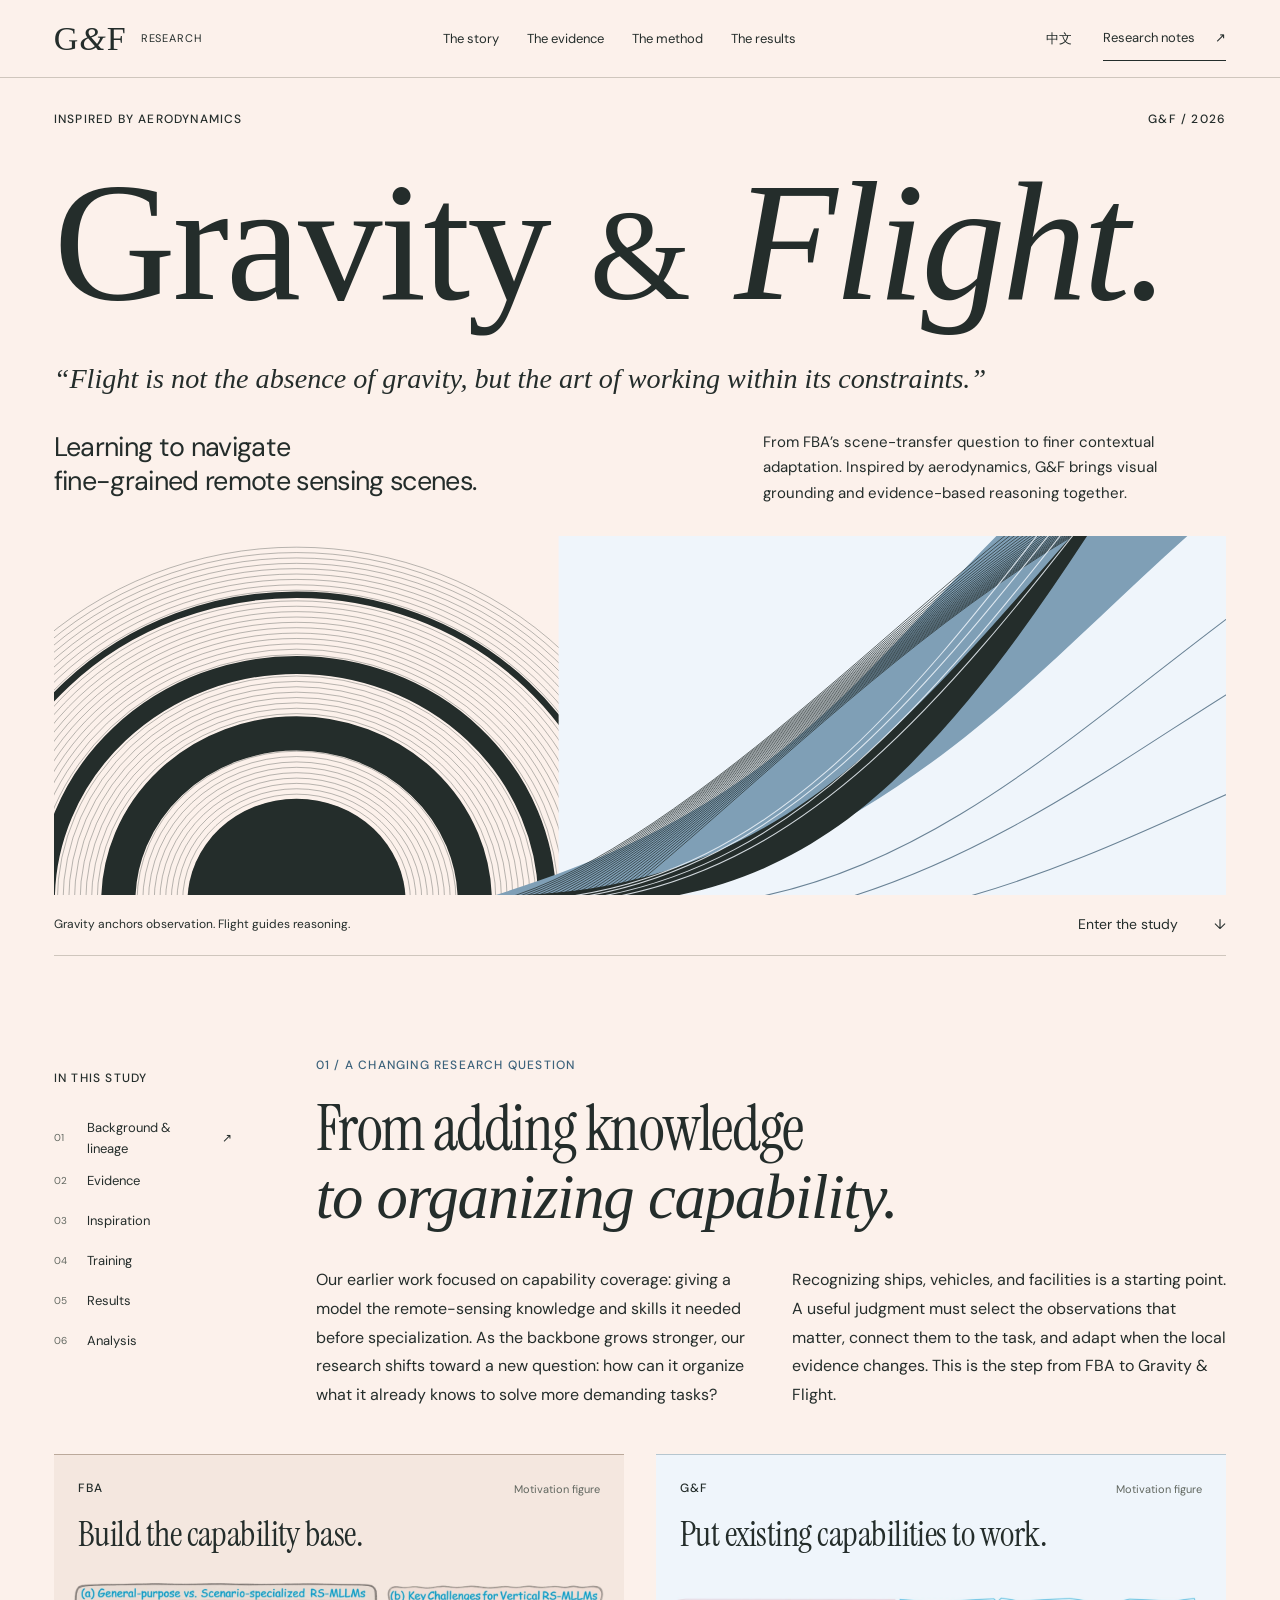
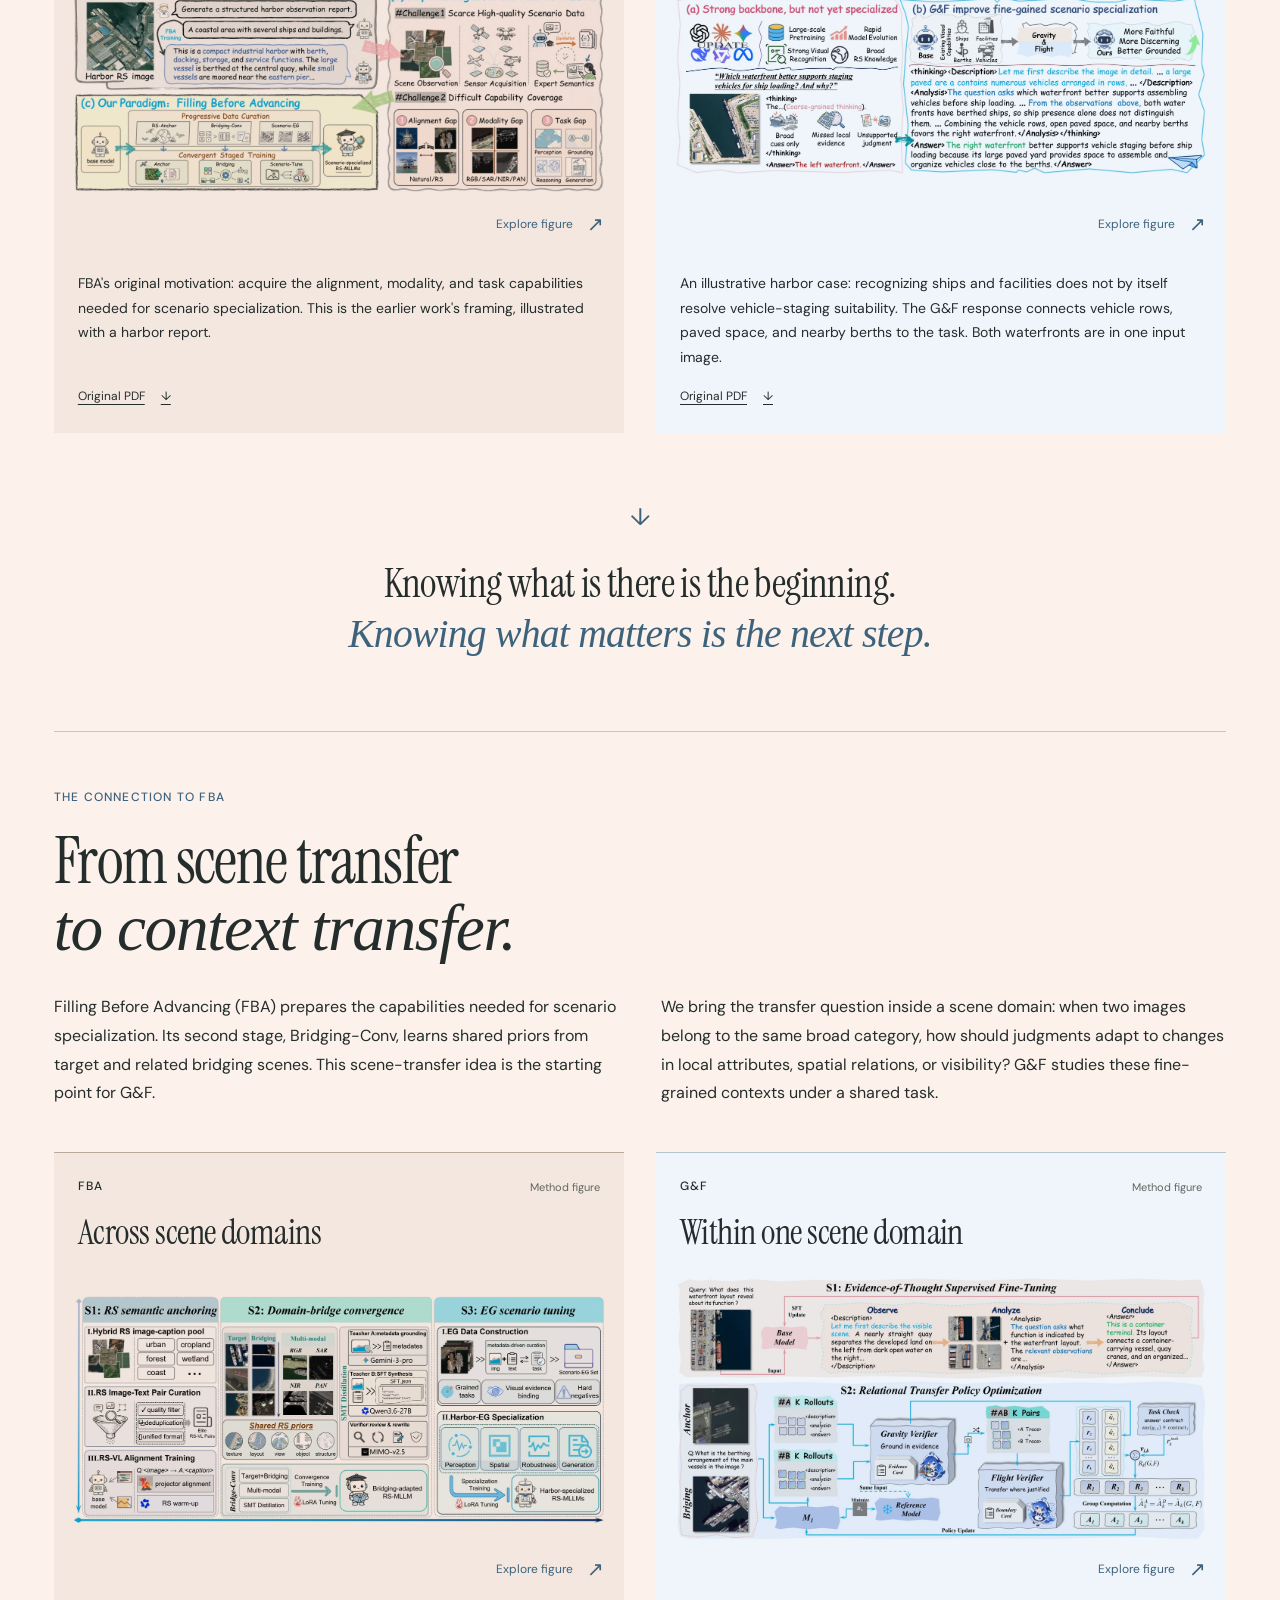
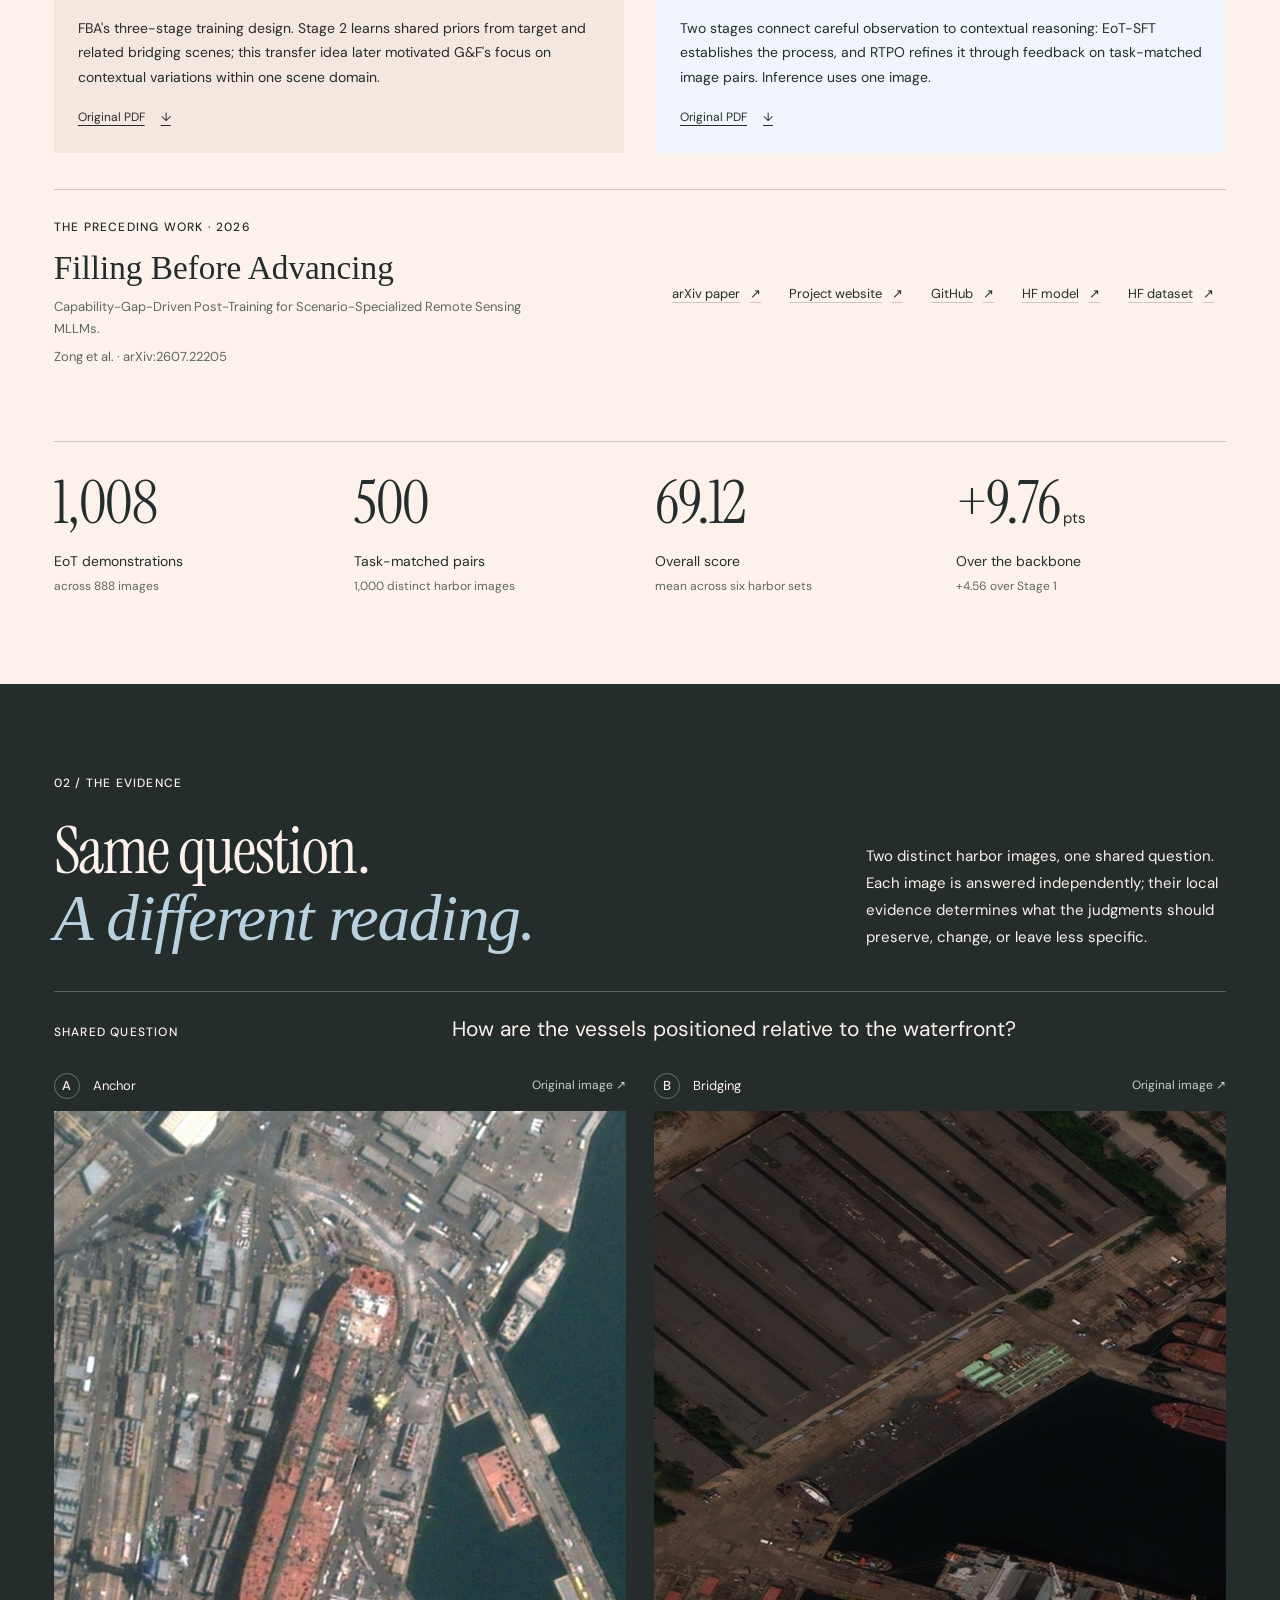
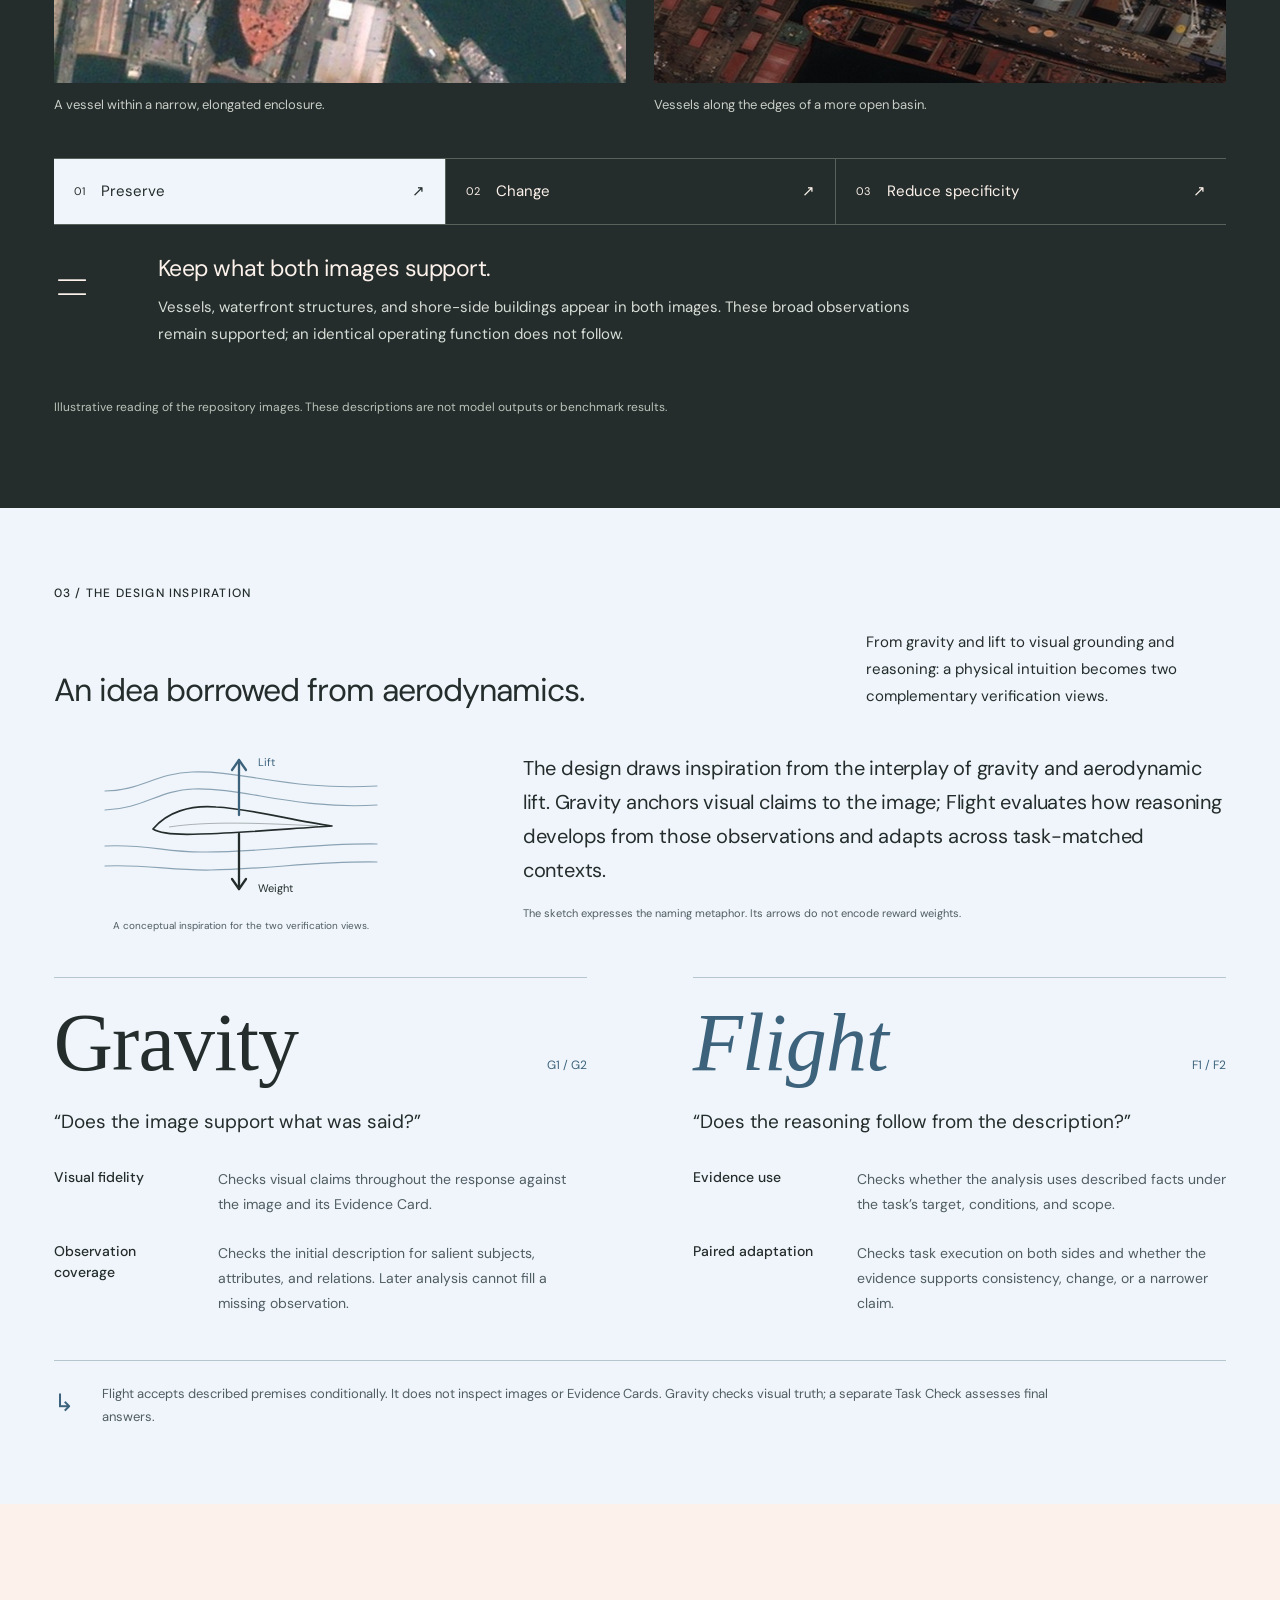
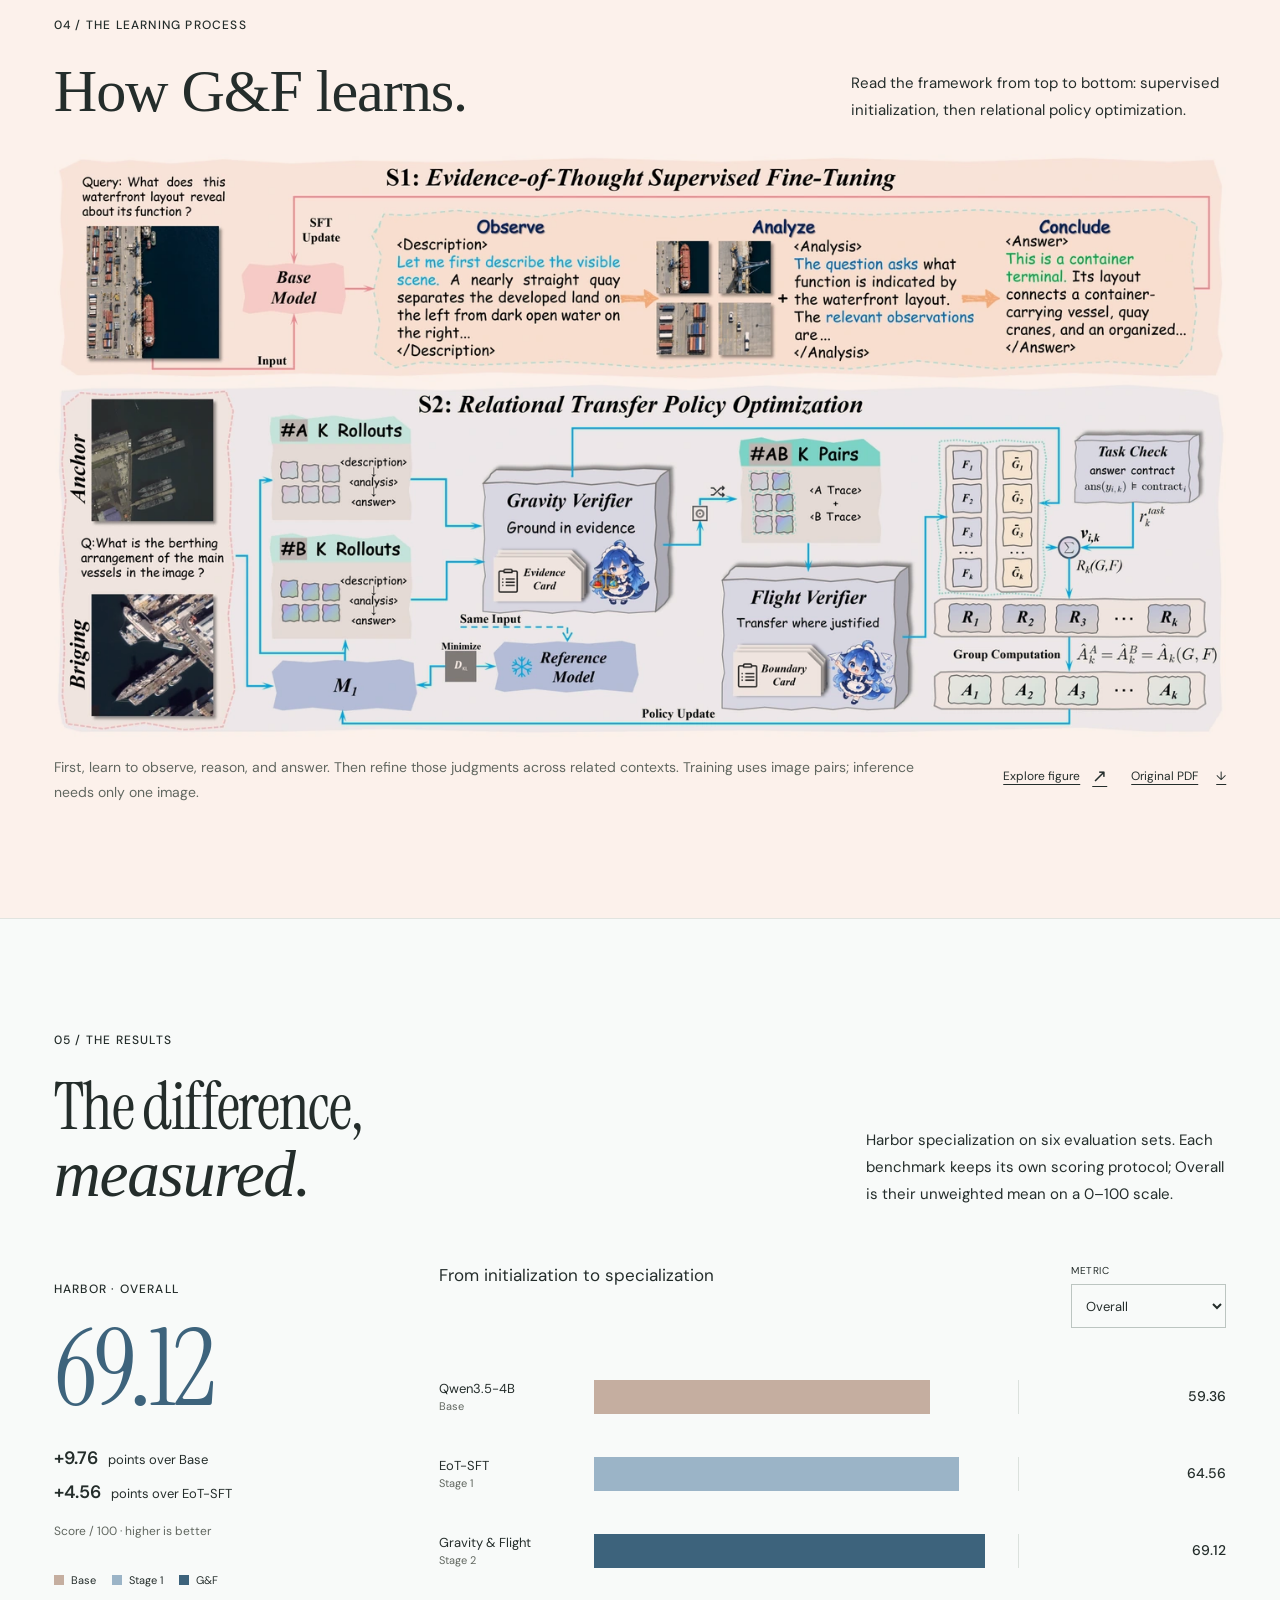
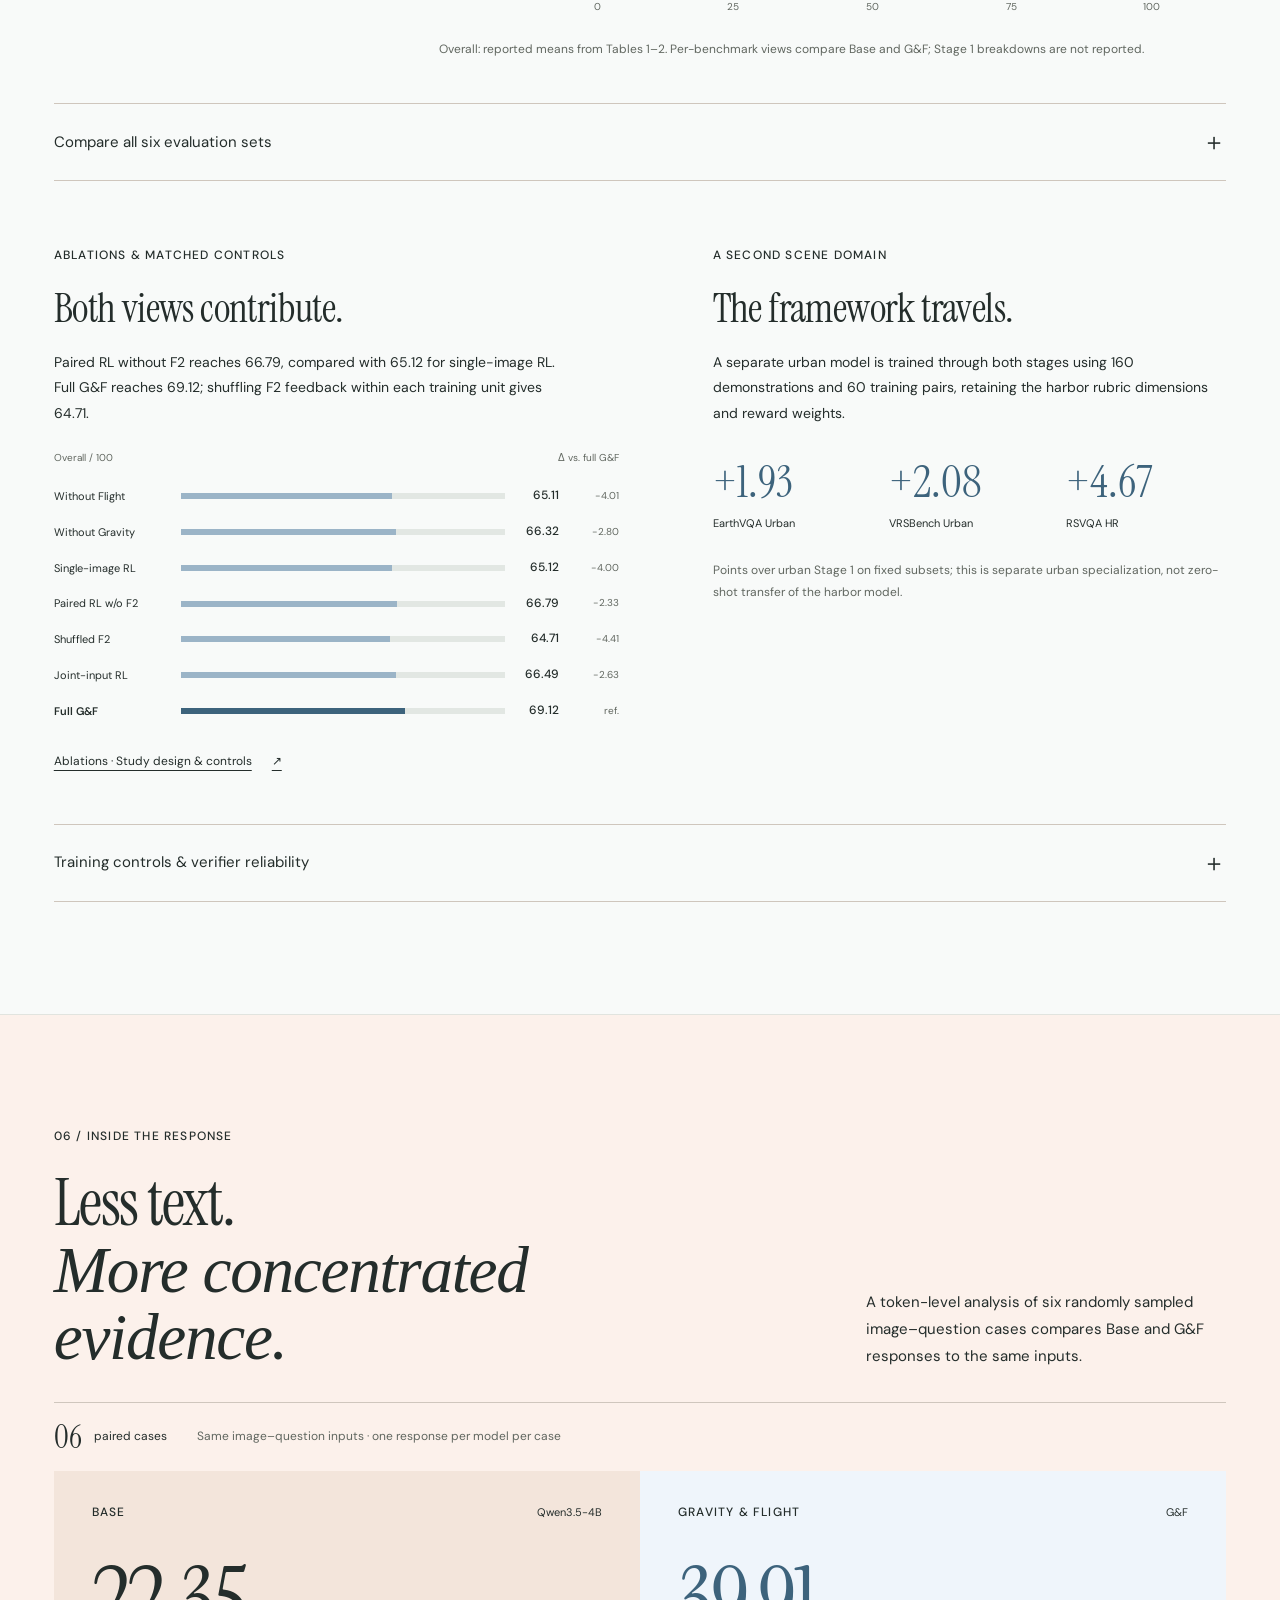
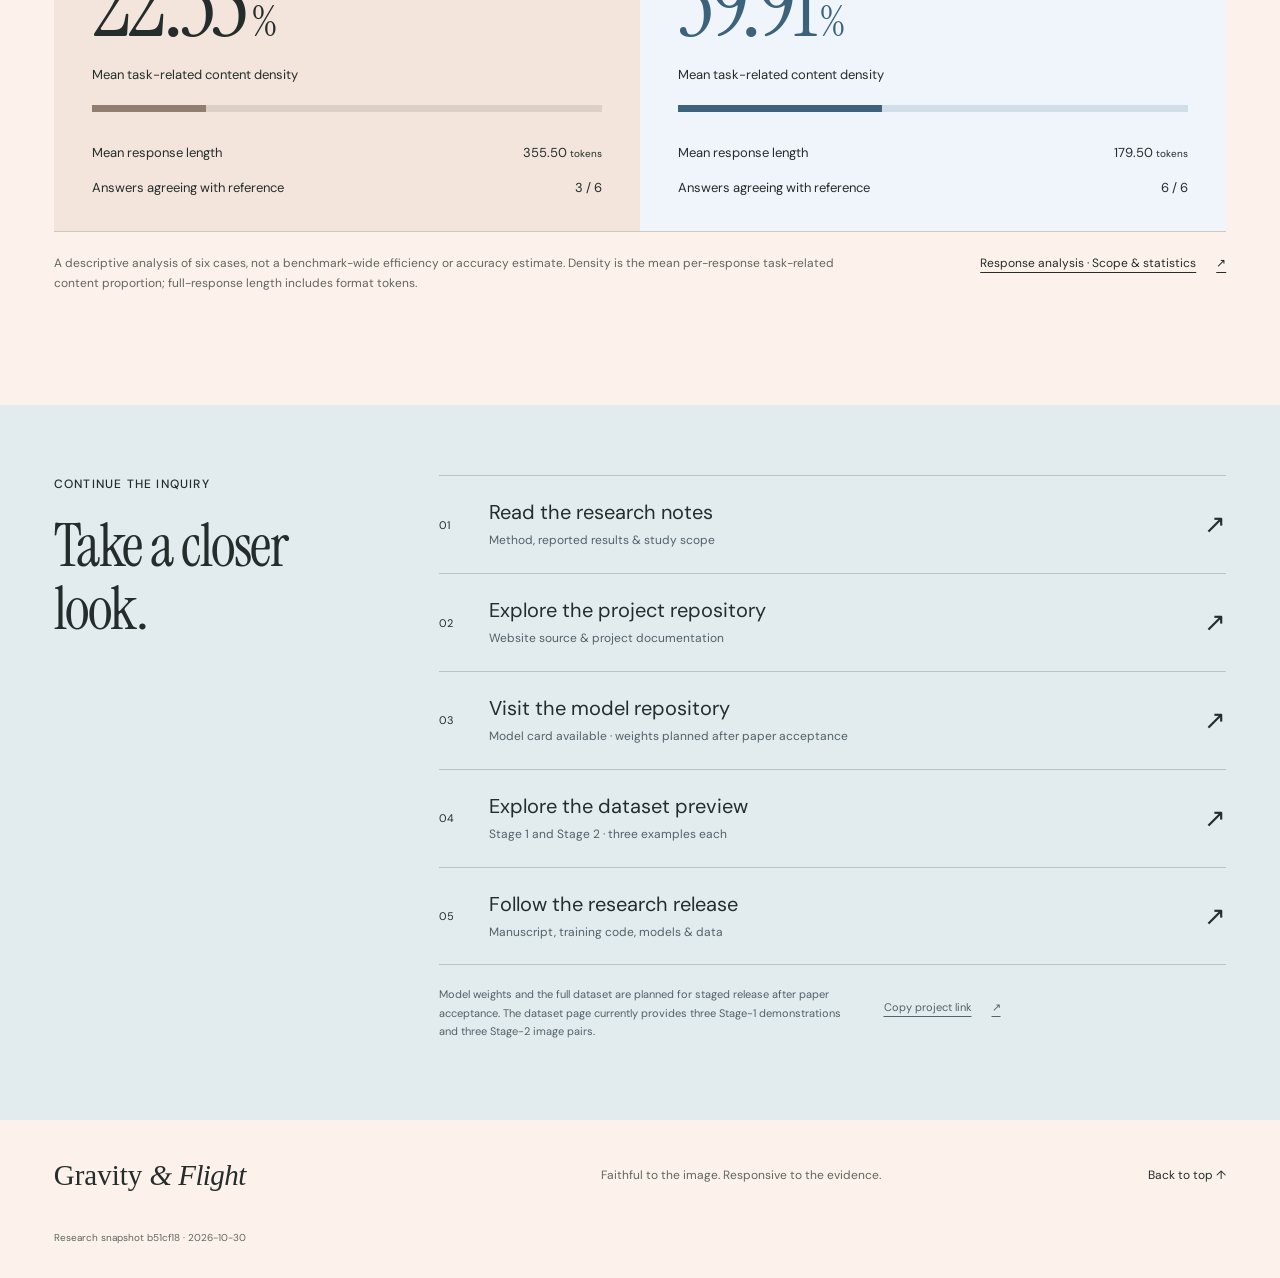
==== web/index.html @ 9d739562 "Link Hugging Face model and dataset previews" ====
<!doctype html>

<html lang="en">
  <head>
    <meta charset="utf-8" />
    <meta content="width=device-width, initial-scale=1" name="viewport" />
    <title>Gravity &amp; Flight — Learning to see, learning to reason</title>
    <meta
      content="Gravity and Flight: an aerodynamics-inspired framework that develops FBA’s scene-transfer question into fine-grained contextual adaptation."
      name="description"
    />
    <meta content="#FCF1EB" name="theme-color" />
    <meta content="Gravity and Flight" property="og:title" />
    <meta
      content="Gravity and Flight: an aerodynamics-inspired framework that develops FBA’s scene-transfer question into fine-grained contextual adaptation."
      property="og:description"
    />
    <meta content="website" property="og:type" />
    <link href="favicon.svg" rel="icon" type="image/svg+xml" />
    <link href="styles.css?v=67968b06af8d" rel="stylesheet" />
    <script defer="" src="research-data.js?v=7959934d274e"></script>
    <script defer="" src="i18n.js?v=04baf47c6754"></script>
    <script defer="" src="main.js?v=a1ad66430462"></script>
    <link
      as="font"
      crossorigin=""
      href="assets/fonts/instrument-serif-regular.woff2"
      rel="preload"
      type="font/woff2"
    />
    <link
      href="https://z0ngl1ng.github.io/Gravity-and-Flight/web/"
      rel="canonical"
    />
    <meta
      content="https://z0ngl1ng.github.io/Gravity-and-Flight/web/"
      property="og:url"
    />
    <meta content="Gravity and Flight" property="og:site_name" />
    <meta content="summary" name="twitter:card" />
  </head>
  <body>
    <a class="skip-link" href="#main"
      ><span data-i18n="skip">Skip to content</span></a
    >
    <div aria-hidden="true" class="reading-progress">
      <span id="progress"></span>
    </div>
    <header class="site-header" id="topbar">
      <a class="wordmark" href="#top"
        >G<span class="wordmark-amp">&amp;</span>F<span class="wordmark-caption"
          >Research</span
        ></a
      >
      <nav aria-label="Sections" class="desktop-nav">
        <a href="#story"><span data-i18n="nav.story">The story</span></a
        ><a href="#example"><span data-i18n="nav.example">The evidence</span></a
        ><a href="#method"><span data-i18n="nav.method">The method</span></a
        ><a href="#results"><span data-i18n="nav.results">The results</span></a>
      </nav>
      <div class="header-actions">
        <button
          aria-label="Switch to Chinese"
          class="language-button"
          hidden=""
          id="lang-toggle"
          type="button"
        >
          中文
        </button>
        <a
          class="paper-link"
          href="https://github.com/Z0ngL1ng/Gravity-and-Flight/blob/main/docs/RESEARCH.md"
          rel="noopener noreferrer"
          target="_blank"
          ><span class="paper-full" data-i18n="nav.paper">Research notes</span
          ><span class="paper-short"
            ><span data-i18n="nav.paperShort">Notes</span></span
          >
          <span aria-hidden="true">↗</span></a
        >
        <button
          aria-controls="mobile-nav"
          aria-expanded="false"
          class="menu-button"
          hidden=""
          id="menu-toggle"
          type="button"
        >
          <span data-i18n="nav.menu">Menu</span>
          <span aria-hidden="true">＋</span>
        </button>
      </div>
      <nav aria-label="Sections" class="mobile-nav" hidden="" id="mobile-nav">
        <a href="#story"><span data-i18n="nav.story">The story</span></a
        ><a href="#example"><span data-i18n="nav.example">The evidence</span></a
        ><a href="#aero"><span data-i18n="nav.aero">Design inspiration</span></a
        ><a href="#method"><span data-i18n="nav.method">The method</span></a
        ><a href="#results"><span data-i18n="nav.results">The results</span></a
        ><a href="#analysis"
          ><span data-i18n="nav.analysis">Response analysis</span></a
        ><a href="#resources"
          ><span data-i18n="nav.resources">Resources</span></a
        >
      </nav>
    </header>
    <main id="main">
      <section aria-labelledby="hero-title" class="hero wrap" id="top">
        <div class="cover-kicker">
          <span data-i18n="hero.eyebrow">Inspired by aerodynamics</span
          ><span>G&amp;F / 2026</span>
        </div>
        <h1 id="hero-title">
          Gravity <span class="hero-amp">&amp;</span> <em>Flight.</em>
        </h1>
        <blockquote class="hero-philosophy" data-i18n="hero.philosophy">
          “Flight is not the absence of gravity, but the art of working within
          its constraints.”
        </blockquote>
        <div class="cover-deck">
          <p class="hero-subtitle" data-i18n="hero.subtitle">
            Learning to navigate<br />fine-grained remote sensing scenes.
          </p>
          <p class="hero-lead" data-i18n="hero.lead">
            From FBA’s scene-transfer question to finer contextual adaptation.
            Inspired by aerodynamics, G&amp;F brings visual grounding and
            evidence-based reasoning together.
          </p>
        </div>
        <figure class="cover-art">
          <img
            alt="Concentric gravity arcs on warm paper open into upward blue trajectories."
            data-i18n-alt="hero.artAlt"
            fetchpriority="high"
            height="440"
            src="assets/field-study.svg"
            width="1440"
          />
          <figcaption>
            <span data-i18n="hero.artCaption"
              >Gravity anchors observation. Flight guides reasoning.</span
            ><a href="#story"
              ><span data-i18n="hero.begin">Enter the study</span
              ><span aria-hidden="true">↓</span></a
            >
          </figcaption>
        </figure>
      </section>
      <section
        aria-labelledby="story-title"
        class="section wrap story-section"
        id="story"
      >
        <div class="story-opening">
          <div class="section-margin">
            <span class="eyebrow" data-i18n="index.label">In this study</span>
            <nav aria-label="Study chapters" class="chapter-nav">
              <a href="#story"
                ><span class="chapter-number">01</span
                ><span data-i18n="index.story">Background &amp; lineage</span
                ><span aria-hidden="true" class="chapter-arrow">↗</span></a
              ><a href="#example"
                ><span class="chapter-number">02</span
                ><span data-i18n="index.example">Evidence</span
                ><span aria-hidden="true" class="chapter-arrow">↗</span></a
              ><a href="#aero"
                ><span class="chapter-number">03</span
                ><span data-i18n="index.aero">Inspiration</span
                ><span aria-hidden="true" class="chapter-arrow">↗</span></a
              ><a href="#method"
                ><span class="chapter-number">04</span
                ><span data-i18n="index.method">Training</span
                ><span aria-hidden="true" class="chapter-arrow">↗</span></a
              ><a href="#results"
                ><span class="chapter-number">05</span
                ><span data-i18n="index.results">Results</span
                ><span aria-hidden="true" class="chapter-arrow">↗</span></a
              ><a href="#analysis"
                ><span class="chapter-number">06</span
                ><span data-i18n="index.analysis">Analysis</span
                ><span aria-hidden="true" class="chapter-arrow">↗</span></a
              >
            </nav>
          </div>
          <div class="section-body">
            <p class="eyebrow story-kicker" data-i18n="background.label">
              01 / A changing research question
            </p>
            <h2 data-i18n="background.title" data-reveal="" id="story-title">
              From adding knowledge<br /><em>to organizing capability.</em>
            </h2>
            <div class="prose-columns" data-reveal="">
              <p data-i18n="background.body1">
                Our earlier work focused on capability coverage: giving a model
                the remote-sensing knowledge and skills it needed before
                specialization. As the backbone grows stronger, our research
                shifts toward a new question: how can it organize what it
                already knows to solve more demanding tasks?
              </p>
              <p data-i18n="background.body2">
                Recognizing ships, vehicles, and facilities is a starting point.
                A useful judgment must select the observations that matter,
                connect them to the task, and adapt when the local evidence
                changes. This is the step from FBA to Gravity &amp; Flight.
              </p>
            </div>
          </div>
        </div>
        <div class="paper-grid motivation-figures">
          <figure
            aria-labelledby="fba-motivation-title"
            class="paper-card paper-fba"
            data-reveal=""
          >
            <header class="paper-card-head">
              <div class="paper-meta">
                <span class="eyebrow">FBA</span
                ><span data-i18n="figure.motivation">Motivation figure</span>
              </div>
              <h3
                data-figure-title=""
                data-i18n="background.fbaTitle"
                id="fba-motivation-title"
              >
                Build the capability base.
              </h3>
            </header>
            <a
              class="paper-frame"
              data-figure=""
              data-figure-height="1107"
              data-figure-width="2800"
              data-pdf="assets/papers/fba-motivation.pdf?v=a9c58054718b"
              href="assets/papers/fba-motivation.webp?v=9bd8e88c70dc"
              rel="noopener noreferrer"
              target="_blank"
            >
              <img
                alt="FBA motivation showing scenario-data scarcity and gaps in alignment, modality, and task capability, followed by a staged specialization design."
                data-i18n-alt="paper.fbaMotivationAlt"
                decoding="async"
                height="1107"
                loading="lazy"
                src="assets/papers/fba-motivation-1400.webp?v=a2efe401175c"
                width="2800"
              />
              <span class="paper-zoom-hint"
                ><span data-i18n="figure.enlarge">Explore figure</span
                ><span aria-hidden="true">↗</span></span
              ></a
            >
            <figcaption>
              <p class="paper-caption" data-i18n="paper.fbaMotivationCaption">
                FBA's original motivation: acquire the alignment, modality, and
                task capabilities needed for scenario specialization. This is
                the earlier work's framing, illustrated with a harbor report.
              </p>
              <a
                class="paper-pdf"
                href="assets/papers/fba-motivation.pdf?v=a9c58054718b"
                rel="noopener noreferrer"
                target="_blank"
                ><span data-i18n="figure.pdf">Original PDF</span
                ><span aria-hidden="true">↓</span></a
              >
            </figcaption>
          </figure>
          <figure
            aria-labelledby="gf-motivation-title"
            class="paper-card paper-gf"
            data-reveal=""
          >
            <header class="paper-card-head">
              <div class="paper-meta">
                <span class="eyebrow">G&amp;F</span
                ><span data-i18n="figure.motivation">Motivation figure</span>
              </div>
              <h3
                data-figure-title=""
                data-i18n="background.gfTitle"
                id="gf-motivation-title"
              >
                Put existing capabilities to work.
              </h3>
            </header>
            <a
              class="paper-frame"
              data-figure=""
              data-figure-height="953"
              data-figure-width="2800"
              data-pdf="assets/papers/gf-motivation.pdf?v=ff343d2a27d7"
              href="assets/papers/gf-motivation.webp?v=f3a2dbfc7db3"
              rel="noopener noreferrer"
              target="_blank"
            >
              <img
                alt="One harbor image with two waterfronts: a Base response favors the left using broad cues, while the G&amp;F example favors the right using vehicles, paved space, and nearby berths."
                data-i18n-alt="paper.gfMotivationAlt"
                decoding="async"
                height="953"
                loading="lazy"
                src="assets/papers/gf-motivation-1400.webp?v=a2605837b8df"
                width="2800"
              />
              <span class="paper-zoom-hint"
                ><span data-i18n="figure.enlarge">Explore figure</span
                ><span aria-hidden="true">↗</span></span
              ></a
            >
            <figcaption>
              <p class="paper-caption" data-i18n="paper.gfMotivationCaption">
                An illustrative harbor case: recognizing ships and facilities
                does not by itself resolve vehicle-staging suitability. The
                G&amp;F response connects vehicle rows, paved space, and nearby
                berths to the task. Both waterfronts are in one input image.
              </p>
              <a
                class="paper-pdf"
                href="assets/papers/gf-motivation.pdf?v=ff343d2a27d7"
                rel="noopener noreferrer"
                target="_blank"
                ><span data-i18n="figure.pdf">Original PDF</span
                ><span aria-hidden="true">↓</span></a
              >
            </figcaption>
          </figure>
        </div>
        <div class="story-interlude" data-reveal="">
          <span aria-hidden="true" class="story-connector">↓</span>
          <p data-i18n="background.bridge">
            Knowing what is there is the beginning.<br /><em
              >Knowing what matters is the next step.</em
            >
          </p>
        </div>
        <div class="lineage-intro" data-reveal="">
          <p class="eyebrow story-kicker" data-i18n="lineage.label">
            The connection to FBA
          </p>
          <h2 data-i18n="story.title" id="lineage-title">
            From scene transfer<br /><em>to context transfer.</em>
          </h2>
          <div class="prose-columns">
            <p data-i18n="story.body1">
              Filling Before Advancing (FBA) prepares the capabilities needed
              for scenario specialization. Its second stage, Bridging-Conv,
              learns shared priors from target and related bridging scenes. This
              scene-transfer idea is the starting point for G&amp;F.
            </p>
            <p data-i18n="story.body2">
              We bring the transfer question inside a scene domain: when two
              images belong to the same broad category, how should judgments
              adapt to changes in local attributes, spatial relations, or
              visibility? G&amp;F studies these fine-grained contexts under a
              shared task.
            </p>
          </div>
        </div>
        <div class="paper-grid method-figures">
          <figure
            aria-labelledby="fba-method-title"
            class="paper-card paper-fba"
            data-reveal=""
          >
            <header class="paper-card-head">
              <div class="paper-meta">
                <span class="eyebrow">FBA</span
                ><span data-i18n="figure.method">Method figure</span>
              </div>
              <h3
                data-figure-title=""
                data-i18n="lineage.fbaTitle"
                id="fba-method-title"
              >
                Across scene domains
              </h3>
            </header>
            <a
              class="paper-frame"
              data-figure=""
              data-figure-height="1205"
              data-figure-width="2800"
              data-pdf="assets/papers/fba-method.pdf?v=c22a08dd3b46"
              href="assets/papers/fba-method.webp?v=c617c239b355"
              rel="noopener noreferrer"
              target="_blank"
            >
              <img
                alt="FBA three-stage method: remote-sensing semantic anchoring, domain-bridge convergence using target and related scenes, and evidence-grounded scenario tuning."
                data-i18n-alt="paper.fbaMethodAlt"
                decoding="async"
                height="1205"
                loading="lazy"
                src="assets/papers/fba-method-1400.webp?v=868c22d85c01"
                width="2800"
              />
              <span class="paper-zoom-hint"
                ><span data-i18n="figure.enlarge">Explore figure</span
                ><span aria-hidden="true">↗</span></span
              ></a
            >
            <figcaption>
              <p class="paper-caption" data-i18n="paper.fbaMethodCaption">
                FBA's three-stage training design. Stage 2 learns shared priors
                from target and related bridging scenes; this transfer idea
                later motivated G&amp;F's focus on contextual variations within
                one scene domain.
              </p>
              <a
                class="paper-pdf"
                href="assets/papers/fba-method.pdf?v=c22a08dd3b46"
                rel="noopener noreferrer"
                target="_blank"
                ><span data-i18n="figure.pdf">Original PDF</span
                ><span aria-hidden="true">↓</span></a
              >
            </figcaption>
          </figure>
          <figure
            aria-labelledby="gf-method-title"
            class="paper-card paper-gf"
            data-reveal=""
          >
            <header class="paper-card-head">
              <div class="paper-meta">
                <span class="eyebrow">G&amp;F</span
                ><span data-i18n="figure.method">Method figure</span>
              </div>
              <h3
                data-figure-title=""
                data-i18n="lineage.gfTitle"
                id="gf-method-title"
              >
                Within one scene domain
              </h3>
            </header>
            <a
              class="paper-frame"
              data-figure=""
              data-figure-height="1392"
              data-figure-width="2800"
              data-pdf="assets/papers/gf-method.pdf?v=4420d814e569"
              href="assets/papers/gf-method.webp?v=e5f2a7eee558"
              rel="noopener noreferrer"
              target="_blank"
            >
              <img
                alt="G&amp;F training overview: supervised observation, analysis, and answer; independent Anchor and Bridging rollouts; separate verification views; additive pair rewards, shared advantages, and a frozen reference."
                data-i18n-alt="paper.gfMethodAlt"
                decoding="async"
                height="1392"
                loading="lazy"
                src="assets/papers/gf-method-1400.webp?v=75acef40ec96"
                width="2800"
              />
              <span class="paper-zoom-hint"
                ><span data-i18n="figure.enlarge">Explore figure</span
                ><span aria-hidden="true">↗</span></span
              ></a
            >
            <figcaption>
              <p class="paper-caption" data-i18n="paper.gfMethodCaption">
                Two stages connect careful observation to contextual reasoning:
                EoT-SFT establishes the process, and RTPO refines it through
                feedback on task-matched image pairs. Inference uses one image.
              </p>
              <a
                class="paper-pdf"
                href="assets/papers/gf-method.pdf?v=4420d814e569"
                rel="noopener noreferrer"
                target="_blank"
                ><span data-i18n="figure.pdf">Original PDF</span
                ><span aria-hidden="true">↓</span></a
              >
            </figcaption>
          </figure>
        </div>
        <aside
          aria-labelledby="fba-resources-title"
          class="fba-resources"
          data-reveal=""
        >
          <div class="fba-resource-intro">
            <p class="eyebrow" data-i18n="fba.label">
              The preceding work · 2026
            </p>
            <h3 id="fba-resources-title">Filling Before Advancing</h3>
            <p>
              Capability-Gap-Driven Post-Training for Scenario-Specialized
              Remote Sensing MLLMs.
            </p>
            <p class="fba-citation">Zong et al. · arXiv:2607.22205</p>
          </div>
          <nav
            aria-label="FBA resources"
            class="fba-resource-links"
            data-i18n-aria="fba.resources"
          >
            <a
              href="https://arxiv.org/abs/2607.22205"
              rel="noopener noreferrer"
              target="_blank"
              ><span data-i18n="fba.paper">arXiv paper</span
              ><span aria-hidden="true">↗</span></a
            >
            <a
              href="https://z0ngl1ng.github.io/filling-before-advancing/"
              rel="noopener noreferrer"
              target="_blank"
              ><span data-i18n="fba.website">Project website</span
              ><span aria-hidden="true">↗</span></a
            >
            <a
              href="https://github.com/Z0ngL1ng/filling-before-advancing"
              rel="noopener noreferrer"
              target="_blank"
              ><span>GitHub</span><span aria-hidden="true">↗</span></a
            >
            <a
              href="https://huggingface.co/zongling/FBA"
              rel="noopener noreferrer"
              target="_blank"
              ><span data-i18n="fba.model">HF model</span
              ><span aria-hidden="true">↗</span></a
            >
            <a
              href="https://huggingface.co/datasets/zongling/CPRS"
              rel="noopener noreferrer"
              target="_blank"
              ><span data-i18n="fba.dataset">HF dataset</span
              ><span aria-hidden="true">↗</span></a
            >
          </nav>
        </aside>
      </section>
      <section aria-label="Research at a glance" class="numbers-strip">
        <div class="wrap numbers-grid" data-reveal="">
          <div>
            <strong>1,008</strong
            ><span data-i18n="stats.demos">EoT demonstrations</span
            ><small
              ><span data-i18n="stats.images">across 888 images</span></small
            >
          </div>
          <div>
            <strong>500</strong
            ><span data-i18n="stats.pairs">Task-matched pairs</span
            ><small
              ><span data-i18n="stats.pairImages"
                >1,000 distinct harbor images</span
              ></small
            >
          </div>
          <div>
            <strong>69.12</strong
            ><span data-i18n="stats.score">Overall score</span
            ><small
              ><span data-i18n="stats.scoreNote"
                >mean across six harbor sets</span
              ></small
            >
          </div>
          <div>
            <strong>+9.76<span> pts</span></strong
            ><span data-i18n="stats.gain">Over the backbone</span
            ><small
              ><span data-i18n="stats.gainNote">+4.56 over Stage 1</span></small
            >
          </div>
        </div>
      </section>
      <section
        aria-labelledby="example-title"
        class="section example-section"
        id="example"
      >
        <div class="wrap">
          <div class="section-heading" data-reveal="">
            <div>
              <div class="eyebrow">
                <span data-i18n="example.label">02 / The evidence</span>
              </div>
              <h2 id="example-title">
                <span data-i18n="example.title"
                  >Same question.<br /><em>A different reading.</em></span
                >
              </h2>
            </div>
            <p class="section-lead" data-i18n="example.lead">
              Two distinct harbor images, one shared question. Each image is
              answered independently; their local evidence determines what the
              judgments should preserve, change, or leave less specific.
            </p>
          </div>
          <div class="question-line">
            <span class="eyebrow"
              ><span data-i18n="example.taskLabel">Shared question</span></span
            >
            <p data-i18n="example.task">
              How are the vessels positioned relative to the waterfront?
            </p>
          </div>
          <div class="image-pair" data-reveal="">
            <figure>
              <div class="image-heading">
                <span><b>A</b> Anchor</span
                ><a
                  href="assets/pair_a.jpg"
                  rel="noopener noreferrer"
                  target="_blank"
                  ><span data-i18n="example.original">Original image</span> ↗</a
                >
              </div>
              <a
                aria-label="Inspect original Anchor image in a new tab"
                class="image-inspect"
                data-i18n-aria="example.inspectA"
                href="assets/pair_a.jpg"
                rel="noopener noreferrer"
                target="_blank"
                ><img
                  alt="Overhead harbor image with a large vessel inside a narrow elongated enclosure"
                  data-i18n-alt="example.altA"
                  height="720"
                  loading="lazy"
                  src="assets/pair_a.jpg"
                  width="720"
              /></a>
              <figcaption>
                <span data-i18n="example.capA"
                  >A vessel within a narrow, elongated enclosure.</span
                >
              </figcaption>
            </figure>
            <figure>
              <div class="image-heading">
                <span><b>B</b> Bridging</span
                ><a
                  href="assets/pair_b.jpg"
                  rel="noopener noreferrer"
                  target="_blank"
                  ><span data-i18n="example.original">Original image</span> ↗</a
                >
              </div>
              <a
                aria-label="Inspect original Bridging image in a new tab"
                class="image-inspect"
                data-i18n-aria="example.inspectB"
                href="assets/pair_b.jpg"
                rel="noopener noreferrer"
                target="_blank"
                ><img
                  alt="Overhead harbor image with vessels along the edges of a more open basin"
                  data-i18n-alt="example.altB"
                  height="720"
                  loading="lazy"
                  src="assets/pair_b.jpg"
                  width="720"
              /></a>
              <figcaption>
                <span data-i18n="example.capB"
                  >Vessels along the edges of a more open basin.</span
                >
              </figcaption>
            </figure>
          </div>
          <div
            aria-label="Evidence relations"
            class="reading-controls"
            hidden=""
            role="tablist"
          >
            <button
              aria-controls="panel-preserve"
              aria-selected="true"
              id="tab-preserve"
              role="tab"
              type="button"
            >
              <span class="tab-number">01</span
              ><span data-i18n="example.preserve">Preserve</span
              ><span aria-hidden="true">↗</span>
            </button>
            <button
              aria-controls="panel-change"
              aria-selected="false"
              id="tab-change"
              role="tab"
              type="button"
            >
              <span class="tab-number">02</span
              ><span data-i18n="example.change">Change</span
              ><span aria-hidden="true">↗</span>
            </button>
            <button
              aria-controls="panel-weaken"
              aria-selected="false"
              id="tab-weaken"
              role="tab"
              type="button"
            >
              <span class="tab-number">03</span
              ><span data-i18n="example.weaken">Reduce specificity</span
              ><span aria-hidden="true">↗</span>
            </button>
          </div>
          <div class="interpretations" data-reveal="">
            <article class="interpretation" id="panel-preserve">
              <span aria-hidden="true" class="relation-symbol">=</span>
              <div>
                <h3>
                  <span data-i18n="example.preserveTitle"
                    >Keep what both images support.</span
                  >
                </h3>
                <p data-i18n="example.preserveBody">
                  Vessels, waterfront structures, and shore-side buildings
                  appear in both images. These broad observations remain
                  supported; an identical operating function does not follow.
                </p>
              </div>
            </article>
            <article class="interpretation" id="panel-change">
              <span aria-hidden="true" class="relation-symbol">≠</span>
              <div>
                <h3>
                  <span data-i18n="example.changeTitle"
                    >Reconsider the spatial relation.</span
                  >
                </h3>
                <p data-i18n="example.changeBody">
                  In A, the vessel sits inside a narrow enclosure. In B, vessels
                  lie along a more open basin. The spatial description should
                  change with the local evidence.
                </p>
              </div>
            </article>
            <article class="interpretation" id="panel-weaken">
              <span aria-hidden="true" class="relation-symbol">≈</span>
              <div>
                <h3>
                  <span data-i18n="example.weakenTitle"
                    >Make the claim no stronger than the evidence.</span
                  >
                </h3>
                <p data-i18n="example.weakenBody">
                  These views alone do not establish active repair, facility
                  throughput, or operational intensity. Describe the visible
                  structure while leaving unsupported activity uncertain.
                </p>
              </div>
            </article>
          </div>
          <p class="caption" data-i18n="example.note">
            Illustrative reading of the repository images. These descriptions
            are not model outputs or benchmark results.
          </p>
        </div>
      </section>
      <section
        aria-labelledby="forces-title"
        class="section forces-section"
        id="aero"
      >
        <div class="wrap">
          <div class="eyebrow">
            <span data-i18n="forces.label">03 / The design inspiration</span>
          </div>
          <div class="section-heading" data-reveal="">
            <h2 id="forces-title">
              <span data-i18n="forces.title"
                >An idea borrowed from aerodynamics.</span
              >
            </h2>
            <p class="section-lead" data-i18n="forces.lead">
              From gravity and lift to visual grounding and reasoning: a
              physical intuition becomes two complementary verification views.
            </p>
          </div>
          <div class="aero-inspiration" data-reveal="">
            <figure aria-labelledby="aero-sketch-caption" class="aero-sketch">
              <div class="aero-drawing">
                <img
                  alt=""
                  height="170"
                  loading="lazy"
                  src="assets/aerodynamic-study.svg"
                  width="320"
                /><span class="aero-lift" data-i18n="aero.lift">Lift</span
                ><span class="aero-weight" data-i18n="aero.weight">Weight</span>
              </div>
              <figcaption data-i18n="aero.sketch" id="aero-sketch-caption">
                A conceptual inspiration for the two verification views.
              </figcaption>
            </figure>
            <div class="aero-copy">
              <p data-i18n="aero.body">
                The design draws inspiration from the interplay of gravity and
                aerodynamic lift. Gravity anchors visual claims to the image;
                Flight evaluates how reasoning develops from those observations
                and adapts across task-matched contexts.
              </p>
              <p class="caption" data-i18n="aero.note">
                The sketch expresses the naming metaphor. Its arrows do not
                encode reward weights.
              </p>
            </div>
          </div>
          <div class="forces-grid" data-reveal="">
            <article>
              <div class="force-name">
                <h3>Gravity</h3>
                <span>G1 / G2</span>
              </div>
              <p class="force-question" data-i18n="forces.gQuestion">
                “Does the image support what was said?”
              </p>
              <dl>
                <div>
                  <dt><span data-i18n="forces.g1">Visual fidelity</span></dt>
                  <dd>
                    <span data-i18n="forces.g1Body"
                      >Checks visual claims throughout the response against the
                      image and its Evidence Card.</span
                    >
                  </dd>
                </div>
                <div>
                  <dt>
                    <span data-i18n="forces.g2">Observation coverage</span>
                  </dt>
                  <dd>
                    <span data-i18n="forces.g2Body"
                      >Checks the initial description for salient subjects,
                      attributes, and relations. Later analysis cannot fill a
                      missing observation.</span
                    >
                  </dd>
                </div>
              </dl>
            </article>
            <article>
              <div class="force-name">
                <h3>Flight</h3>
                <span>F1 / F2</span>
              </div>
              <p class="force-question" data-i18n="forces.fQuestion">
                “Does the reasoning follow from the description?”
              </p>
              <dl>
                <div>
                  <dt><span data-i18n="forces.f1">Evidence use</span></dt>
                  <dd>
                    <span data-i18n="forces.f1Body"
                      >Checks whether the analysis uses described facts under
                      the task’s target, conditions, and scope.</span
                    >
                  </dd>
                </div>
                <div>
                  <dt><span data-i18n="forces.f2">Paired adaptation</span></dt>
                  <dd>
                    <span data-i18n="forces.f2Body"
                      >Checks task execution on both sides and whether the
                      evidence supports consistency, change, or a narrower
                      claim.</span
                    >
                  </dd>
                </div>
              </dl>
            </article>
          </div>
          <div class="verification-note">
            <span aria-hidden="true">↳</span>
            <p data-i18n="forces.note">
              Flight accepts described premises conditionally. It does not
              inspect images or Evidence Cards. Gravity checks visual truth; a
              separate Task Check assesses final answers.
            </p>
          </div>
        </div>
      </section>
      <section
        aria-labelledby="method-title"
        class="section wrap method-section"
        id="method"
      >
        <div class="section-heading method-heading" data-reveal="">
          <div>
            <div class="eyebrow">
              <span data-i18n="method.label">04 / The learning process</span>
            </div>
            <h2 id="method-title">
              <span data-i18n="method.title">How G&amp;F learns.</span>
            </h2>
          </div>
          <p class="section-lead" data-i18n="method.lead">
            Read the framework from top to bottom: supervised initialization,
            then relational policy optimization.
          </p>
        </div>
        <figure
          aria-labelledby="method-figure-title"
          class="method-plate"
          data-reveal=""
        >
          <span
            class="visually-hidden"
            data-figure-title=""
            data-i18n="method.figureTitle"
            id="method-figure-title"
            >The G&amp;F training framework</span
          >
          <a
            class="method-plate-link"
            data-figure=""
            data-figure-height="1392"
            data-figure-width="2800"
            data-pdf="assets/papers/gf-method.pdf?v=4420d814e569"
            href="assets/papers/gf-method.webp?v=e5f2a7eee558"
            rel="noopener noreferrer"
            target="_blank"
          >
            <img
              alt="G&amp;F training overview: supervised observation, analysis, and answer; independent Anchor and Bridging rollouts; separate verification views; additive pair rewards, shared advantages, and a frozen reference."
              data-i18n-alt="paper.gfMethodAlt"
              decoding="async"
              height="1392"
              loading="lazy"
              sizes="(min-width: 1440px) 1320px, 92vw"
              src="assets/papers/gf-method-1400.webp?v=75acef40ec96"
              srcset="
                assets/papers/gf-method-1400.webp?v=75acef40ec96 1400w,
                assets/papers/gf-method.webp?v=e5f2a7eee558      2800w
              "
              width="2800"
            />
          </a>
          <figcaption class="method-plate-caption">
            <p class="paper-caption" data-i18n="method.figureCaption">
              First, learn to observe, reason, and answer. Then refine those
              judgments across related contexts. Training uses image pairs;
              inference needs only one image.
            </p>
            <div class="method-plate-actions">
              <a
                class="method-view"
                data-figure=""
                data-figure-height="1392"
                data-figure-width="2800"
                data-pdf="assets/papers/gf-method.pdf?v=4420d814e569"
                href="assets/papers/gf-method.webp?v=e5f2a7eee558"
                rel="noopener noreferrer"
                target="_blank"
                ><span data-i18n="figure.enlarge">Explore figure</span
                ><span aria-hidden="true">↗</span></a
              ><a
                class="method-original"
                href="assets/papers/gf-method.pdf?v=4420d814e569"
                rel="noopener noreferrer"
                target="_blank"
                ><span data-i18n="figure.pdf">Original PDF</span
                ><span aria-hidden="true">↓</span></a
              >
            </div>
          </figcaption>
        </figure>
      </section>
      <section
        aria-labelledby="results-title"
        class="section results-section"
        id="results"
      >
        <div class="wrap">
          <div class="section-heading" data-reveal="">
            <div>
              <div class="eyebrow">
                <span data-i18n="results.label">05 / The results</span>
              </div>
              <h2 id="results-title">
                <span data-i18n="results.title"
                  >The difference,<br /><em>measured.</em></span
                >
              </h2>
            </div>
            <p class="section-lead" data-i18n="results.lead">
              Harbor specialization on six evaluation sets. Each benchmark keeps
              its own scoring protocol; Overall is their unweighted mean on a
              0–100 scale.
            </p>
          </div>
          <div class="results-layout" data-reveal="">
            <div class="result-callout">
              <span class="eyebrow" id="score-context">Harbor · Overall</span>
              <div class="big-score" id="selected-score">
                69<span>.12</span>
              </div>
              <p>
                <span class="delta" id="gain-base">+9.76</span
                ><span data-i18n="results.vsBase">points over Base</span>
              </p>
              <p id="stage1-gain">
                <span class="delta" id="gain-stage1">+4.56</span
                ><span data-i18n="results.vsS1">points over EoT-SFT</span>
              </p>
              <p class="score-unit" id="score-unit">
                <span data-i18n="results.scoreUnit"
                  >Score / 100 · higher is better</span
                >
              </p>
              <div class="legend" id="chart-legend">
                <span><i class="swatch base"></i>Base</span
                ><span class="legend-stage1"
                  ><i class="swatch stage1"></i>Stage 1</span
                ><span><i class="swatch gf"></i>G&amp;F</span>
              </div>
            </div>
            <div class="result-chart">
              <div class="chart-top">
                <h3>
                  <span data-i18n="results.chartTitle"
                    >From initialization to specialization</span
                  >
                </h3>
                <label class="metric-select" for="benchmark-select"
                  ><span data-i18n="results.metric">Metric</span
                  ><select
                    aria-label="Select evaluation metric"
                    disabled=""
                    id="benchmark-select"
                  >
                    <option value="overall">Overall</option>
                  </select></label
                >
              </div>
              <div aria-live="polite" id="benchmark-chart">
                <div class="bar-row">
                  <div class="bar-label">Qwen3.5-4B <span>Base</span></div>
                  <div class="bar-track">
                    <span class="bar base" style="width: 59.36%"></span>
                  </div>
                  <strong>59.36</strong>
                </div>
                <div class="bar-row">
                  <div class="bar-label">EoT-SFT <span>Stage 1</span></div>
                  <div class="bar-track">
                    <span class="bar stage1" style="width: 64.56%"></span>
                  </div>
                  <strong>64.56</strong>
                </div>
                <div class="bar-row">
                  <div class="bar-label">
                    Gravity &amp; Flight <span>Stage 2</span>
                  </div>
                  <div class="bar-track">
                    <span class="bar gf" style="width: 69.12%"></span>
                  </div>
                  <strong>69.12</strong>
                </div>
              </div>
              <div aria-hidden="true" class="chart-axis">
                <span>0</span><span>25</span><span>50</span><span>75</span
                ><span>100</span>
              </div>
              <p class="caption" id="chart-note">
                <span data-i18n="results.chartNote"
                  >Overall: reported means from Tables 1–2. Per-benchmark views
                  compare Base and G&amp;F Stage 1 breakdowns are not
                  reported.</span
                >
              </p>
            </div>
          </div>
          <details class="results-table-details">
            <summary>
              <span data-i18n="results.tableToggle"
                >Compare all six evaluation sets</span
              ><span aria-hidden="true">＋</span>
            </summary>
            <p class="table-hint" id="table-hint">
              <span data-i18n="results.tableHint"
                >Scroll horizontally to compare all six sets</span
              >
              <span aria-hidden="true">↔</span>
            </p>
            <div
              aria-describedby="table-hint"
              aria-label="Harbor results"
              class="table-scroll"
              role="region"
              tabindex="0"
            >
              <table>
                <caption>
                  <span data-i18n="results.tableCaption"
                    >Harbor evaluation · Table 1 · Higher is better</span
                  >
                </caption>
                <thead>
                  <tr>
                    <th scope="col">Model</th>
                    <th scope="col">HarborEval</th>
                    <th scope="col">VRSBench</th>
                    <th scope="col">RSVQA</th>
                    <th scope="col">OpenEval</th>
                    <th scope="col">OmniEarth</th>
                    <th scope="col">VLRS-Bench</th>
                    <th scope="col">Overall</th>
                  </tr>
                </thead>
                <tbody id="results-table-body">
                  <tr>
                    <th scope="row">Qwen3.5-4B</th>
                    <td>73.15</td>
                    <td>37.21</td>
                    <td>58.69</td>
                    <td>67.34</td>
                    <td>80.39</td>
                    <td>39.39</td>
                    <td>59.36</td>
                  </tr>
                  <tr>
                    <th scope="row">RS-EoT</th>
                    <td>74.54</td>
                    <td>31.86</td>
                    <td>63.98</td>
                    <td>58.19</td>
                    <td>67.34</td>
                    <td>41.67</td>
                    <td>56.26</td>
                  </tr>
                  <tr>
                    <th scope="row">RSThinker</th>
                    <td>69.06</td>
                    <td>67.67</td>
                    <td>50.07</td>
                    <td>42.53</td>
                    <td>66.33</td>
                    <td>34.47</td>
                    <td>55.02</td>
                  </tr>
                  <tr class="ours">
                    <th scope="row">G&amp;F</th>
                    <td>82.57</td>
                    <td>54.19</td>
                    <td>67.18</td>
                    <td>82.07</td>
                    <td>80.99</td>
                    <td>47.73</td>
                    <td>69.12</td>
                  </tr>
                </tbody>
              </table>
            </div>
            <p class="caption" data-i18n="results.limit">
              G&amp;F improves over its backbone on every reported harbor set.
              RSThinker retains the higher VRSBench score. These are harbor
              subsets, not full-benchmark rankings.
            </p>
          </details>
          <div class="secondary-results" data-reveal="">
            <article>
              <div class="eyebrow">
                <span data-i18n="results.ablationLabel"
                  >Ablations &amp; matched controls</span
                >
              </div>
              <h3>
                <span data-i18n="results.ablationTitle"
                  >Both views contribute.</span
                >
              </h3>
              <p data-i18n="results.ablationBody">
                Paired RL without F2 reaches 66.79, compared with 65.12 for
                single-image RL. Full G&amp;F reaches 69.12; shuffling F2
                feedback within each training unit gives 64.71.
              </p>
              <div class="ablation-heading">
                <span
                  ><span data-i18n="ablation.scale">Overall / 100</span></span
                ><span
                  ><span data-i18n="ablation.delta">Δ vs. full GF</span></span
                >
              </div>
              <div class="mini-bars" id="ablation-bars"></div>
              <a
                class="text-link"
                href="https://github.com/Z0ngL1ng/Gravity-and-Flight/blob/main/docs/RESEARCH.md#ablations-and-controls"
                rel="noopener noreferrer"
                target="_blank"
                ><span data-i18n="results.ablationSource"
                  >Ablations · Study design &amp; controls</span
                >
                ↗</a
              >
            </article>
            <article>
              <div class="eyebrow">
                <span data-i18n="results.urbanLabel"
                  >A second scene domain</span
                >
              </div>
              <h3>
                <span data-i18n="results.urbanTitle"
                  >The framework travels.</span
                >
              </h3>
              <p data-i18n="results.urbanBody">
                A separate urban model is trained through both stages using 160
                demonstrations and 60 training pairs, retaining the harbor
                rubric dimensions and reward weights.
              </p>
              <div class="urban-gains">
                <div><strong>+1.93</strong><span>EarthVQA Urban</span></div>
                <div><strong>+2.08</strong><span>VRSBench Urban</span></div>
                <div><strong>+4.67</strong><span>RSVQA HR</span></div>
              </div>
              <p class="caption" data-i18n="results.urbanNote">
                Points over urban Stage 1 on fixed subsets; this is separate
                urban specialization, not zero-shot transfer of the harbor
                model.
              </p>
            </article>
          </div>
          <details
            class="results-table-details experiment-updates"
            id="experiment-updates"
          >
            <summary>
              <span data-i18n="experiments.toggle"
                >Training controls &amp; verifier reliability</span
              ><span aria-hidden="true">＋</span>
            </summary>
            <div
              aria-label="Training controls"
              class="table-scroll"
              data-i18n-aria="experiments.controls"
              role="region"
              tabindex="0"
            >
              <table>
                <caption>
                  <span data-i18n="experiments.controls"
                    >Training controls</span
                  >
                </caption>
                <thead>
                  <tr>
                    <th scope="col">
                      <span data-i18n="experiments.setting">Setting</span>
                    </th>
                    <th scope="col">Overall</th>
                    <th scope="col">
                      <span data-i18n="experiments.cost"
                        >Measured relative training time</span
                      >
                    </th>
                  </tr>
                </thead>
                <tbody>
                  <tr>
                    <th scope="row">
                      <span data-i18n="control.base">Base</span>
                    </th>
                    <td>59.36</td>
                    <td>—</td>
                  </tr>
                  <tr>
                    <th scope="row">
                      <span data-i18n="control.stage1">EoT-SFT</span>
                    </th>
                    <td>64.56</td>
                    <td>1.00×</td>
                  </tr>
                  <tr>
                    <th scope="row">
                      <span data-i18n="control.without-both"
                        >Without Gravity &amp; Flight</span
                      >
                    </th>
                    <td>63.34</td>
                    <td>8.15×</td>
                  </tr>
                  <tr>
                    <th scope="row">
                      <span data-i18n="control.without-flight"
                        >Without Flight</span
                      >
                    </th>
                    <td>65.11</td>
                    <td>10.13×</td>
                  </tr>
                  <tr>
                    <th scope="row">
                      <span data-i18n="control.without-gravity"
                        >Without Gravity</span
                      >
                    </th>
                    <td>66.32</td>
                    <td>15.83×</td>
                  </tr>
                  <tr>
                    <th scope="row">
                      <span data-i18n="control.single-image"
                        >Single-image RL</span
                      >
                    </th>
                    <td>65.12</td>
                    <td>13.38×</td>
                  </tr>
                  <tr>
                    <th scope="row">
                      <span data-i18n="control.paired-no-f2"
                        >Paired RL without F2</span
                      >
                    </th>
                    <td>66.79</td>
                    <td>13.57×</td>
                  </tr>
                  <tr>
                    <th scope="row">
                      <span data-i18n="control.shuffled-f2"
                        >Shuffled F2 feedback</span
                      >
                    </th>
                    <td>64.71</td>
                    <td>17.20×</td>
                  </tr>
                  <tr>
                    <th scope="row">
                      <span data-i18n="control.joint-input"
                        >Joint-input RL</span
                      >
                    </th>
                    <td>66.49</td>
                    <td>16.86×</td>
                  </tr>
                  <tr class="ours">
                    <th scope="row">
                      <span data-i18n="control.gf">Full G&amp;F</span>
                    </th>
                    <td>69.12</td>
                    <td>16.69×</td>
                  </tr>
                </tbody>
              </table>
            </div>
            <p class="caption" data-i18n="experiments.costNote">
              End-to-end wall time includes Stage 1 and verifier waiting,
              normalized to Stage 1 = 1.00× on the same two-GPU machine. One run
              per setting; small time differences can reflect run-to-run
              variation.
            </p>
            <p class="caption" data-i18n="experiments.alignment">
              The shuffled control keeps the image pairs intact and permutes
              computed F2 scores among the six candidate pairs within each
              training unit. It tests feedback alignment.
            </p>
            <div
              aria-label="Verifier reliability audit"
              class="table-scroll"
              data-i18n-aria="experiments.reliability"
              role="region"
              tabindex="0"
            >
              <table>
                <caption>
                  <span data-i18n="experiments.reliability"
                    >Verifier reliability audit</span
                  >
                </caption>
                <thead>
                  <tr>
                    <th scope="col">
                      <span data-i18n="experiments.dimension">Dimension</span>
                    </th>
                    <th scope="col">
                      <span data-i18n="experiments.items">Items</span>
                    </th>
                    <th scope="col">
                      <span data-i18n="experiments.agreement"
                        >Within one point of humans (%)</span
                      >
                    </th>
                    <th scope="col">
                      <span data-i18n="experiments.repeat"
                        >Repeat-change rate (%)</span
                      >
                    </th>
                  </tr>
                </thead>
                <tbody>
                  <tr>
                    <th scope="row">G1</th>
                    <td>48</td>
                    <td>91.67</td>
                    <td>22.92</td>
                  </tr>
                  <tr>
                    <th scope="row">G2</th>
                    <td>48</td>
                    <td>100.00</td>
                    <td>12.50</td>
                  </tr>
                  <tr>
                    <th scope="row">F1</th>
                    <td>48</td>
                    <td>89.58</td>
                    <td>27.08</td>
                  </tr>
                  <tr>
                    <th scope="row">F2</th>
                    <td>24</td>
                    <td>83.33</td>
                    <td>29.17</td>
                  </tr>
                </tbody>
              </table>
            </div>
            <p class="caption" data-i18n="experiments.auditNote">
              24 sampled training units; two independent annotators with
              adjudication. Agreement compares the first judge call with the
              human reference. Repeat-change counts any score difference across
              two identical calls. This small audit indicates reliability; it
              does not validate the rubric itself.
            </p>
          </details>
        </div>
      </section>
      <section
        aria-labelledby="token-title"
        class="section wrap token-section"
        id="analysis"
      >
        <div class="section-heading" data-reveal="">
          <div>
            <div class="eyebrow">
              <span data-i18n="token.label">06 / Inside the response</span>
            </div>
            <h2 id="token-title">
              <span data-i18n="token.title"
                >Less text.<br /><em>More concentrated evidence.</em></span
              >
            </h2>
          </div>
          <p class="section-lead" data-i18n="token.lead">
            A token-level analysis of six randomly sampled image–question cases
            compares Base and G&amp;F responses to the same inputs.
          </p>
        </div>
        <div class="analysis-meta">
          <span class="sample-count"
            ><strong>06</strong
            ><span data-i18n="token.sampleCases">paired cases</span></span
          >
          <p>
            <span data-i18n="token.sampleScope"
              >Same image–question inputs · one response per model per
              case</span
            >
          </p>
        </div>
        <div class="token-comparison" data-reveal="">
          <article class="token-base">
            <div class="token-heading">
              <span class="eyebrow">Base</span><span>Qwen3.5-4B</span>
            </div>
            <div class="density-value">22.35<span>%</span></div>
            <p data-i18n="token.density">Mean task-related content density</p>
            <div class="density-track"><span style="width: 22.35%"></span></div>
            <dl>
              <div>
                <dt>
                  <span data-i18n="token.length">Mean response length</span>
                </dt>
                <dd>355.50 <small>tokens</small></dd>
              </div>
              <div>
                <dt>
                  <span data-i18n="token.agreement"
                    >Answers agreeing with reference</span
                  >
                </dt>
                <dd>3 / 6</dd>
              </div>
            </dl>
          </article>
          <article class="token-gf">
            <div class="token-heading">
              <span class="eyebrow">Gravity &amp; Flight</span
              ><span>G&amp;F</span>
            </div>
            <div class="density-value">39.91<span>%</span></div>
            <p data-i18n="token.density">Mean task-related content density</p>
            <div class="density-track"><span style="width: 39.91%"></span></div>
            <dl>
              <div>
                <dt>
                  <span data-i18n="token.length">Mean response length</span>
                </dt>
                <dd>179.50 <small>tokens</small></dd>
              </div>
              <div>
                <dt>
                  <span data-i18n="token.agreement"
                    >Answers agreeing with reference</span
                  >
                </dt>
                <dd>6 / 6</dd>
              </div>
            </dl>
          </article>
        </div>
        <div class="token-caption">
          <p class="caption" data-i18n="token.note">
            A descriptive analysis of six cases, not a benchmark-wide efficiency
            or accuracy estimate. Density is the mean per-response task-related
            content proportion; full-response length includes format tokens.
          </p>
          <a
            class="text-link"
            href="https://github.com/Z0ngL1ng/Gravity-and-Flight/blob/main/docs/RESEARCH.md#response-analysis"
            rel="noopener noreferrer"
            target="_blank"
            ><span data-i18n="token.source"
              >Response analysis · Scope &amp; statistics</span
            >
            ↗</a
          >
        </div>
      </section>
      <section
        aria-labelledby="resources-title"
        class="resources-section"
        id="resources"
      >
        <div class="wrap">
          <div class="eyebrow">
            <span data-i18n="resources.label">Continue the inquiry</span>
          </div>
          <h2 data-reveal="" id="resources-title">
            <span data-i18n="resources.title">Take a closer look.</span>
          </h2>
          <div class="resource-links" data-reveal="">
            <a
              href="https://github.com/Z0ngL1ng/Gravity-and-Flight/blob/main/docs/RESEARCH.md"
              rel="noopener noreferrer"
              target="_blank"
              ><span>01</span>
              <div>
                <h3 data-i18n="resources.paper">Read the research notes</h3>
                <p data-i18n="resources.paperDetail">
                  Method, reported results &amp; study scope
                </p>
              </div>
              <span aria-hidden="true">↗</span></a
            ><a
              href="https://github.com/Z0ngL1ng/Gravity-and-Flight"
              rel="noopener noreferrer"
              target="_blank"
              ><span>02</span>
              <div>
                <h3 data-i18n="resources.code">
                  Explore the project repository
                </h3>
                <p data-i18n="resources.codeDetail">
                  Website source &amp; project documentation
                </p>
              </div>
              <span aria-hidden="true">↗</span></a
            ><a
              href="https://huggingface.co/zongling/Gravity_and_Flight-4B"
              rel="noopener noreferrer"
              target="_blank"
              ><span>03</span>
              <div>
                <h3 data-i18n="resources.model">Visit the model repository</h3>
                <p data-i18n="resources.modelDetail">
                  Model card available · weights planned after paper acceptance
                </p>
              </div>
              <span aria-hidden="true">↗</span></a
            ><a
              href="https://huggingface.co/datasets/zongling/Gravity_and_Flight-2K"
              rel="noopener noreferrer"
              target="_blank"
              ><span>04</span>
              <div>
                <h3 data-i18n="resources.dataset">
                  Explore the dataset preview
                </h3>
                <p data-i18n="resources.datasetDetail">
                  Stage 1 and Stage 2 · three examples each
                </p>
              </div>
              <span aria-hidden="true">↗</span></a
            ><a
              href="https://github.com/Z0ngL1ng/Gravity-and-Flight/blob/main/RELEASE_STATUS.md"
              rel="noopener noreferrer"
              target="_blank"
              ><span>05</span>
              <div>
                <h3 data-i18n="resources.source">
                  Follow the research release
                </h3>
                <p data-i18n="resources.sourceDetail">
                  Manuscript, training code, models &amp; data
                </p>
              </div>
              <span aria-hidden="true">↗</span></a
            >
          </div>
          <div class="resource-note">
            <p data-i18n="resources.access">
              Model weights and the full dataset are planned for staged release
              after paper acceptance. The dataset page currently provides three
              Stage-1 demonstrations and three Stage-2 image pairs.
            </p>
            <button class="text-link" hidden="" id="copy-link" type="button">
              <span data-i18n="resources.copy">Copy project link</span>
              ↗</button
            ><span aria-live="polite" id="copy-status" role="status"></span>
          </div>
        </div>
      </section>
    </main>
    <footer class="site-footer wrap">
      <a class="footer-brand" href="#top">Gravity <em>&amp; Flight</em></a>
      <p data-i18n="footer.note">
        Faithful to the image. Responsive to the evidence.
      </p>
      <a href="#top"><span data-i18n="footer.top">Back to top</span> ↑</a>
      <div class="version-note">
        <span data-i18n="footer.version">Research snapshot</span>
        <a
          href="https://github.com/Z0ngL1ng/Gravity-and-Flight/blob/main/docs/RESEARCH.md#source-of-truth"
          rel="noopener noreferrer"
          target="_blank"
          >b51cf18</a
        >
        · 2026-10-30
      </div>
    </footer>
    <dialog
      aria-describedby="figure-viewer-caption"
      aria-labelledby="figure-viewer-title"
      id="figure-viewer"
    >
      <div class="figure-viewer-head">
        <h2 id="figure-viewer-title"></h2>
        <div class="figure-viewer-actions">
          <button
            aria-pressed="false"
            data-i18n="figure.detail"
            id="figure-zoom"
            type="button"
          >
            View at 1:1</button
          ><a
            data-i18n="figure.pdf"
            href="assets/papers/gf-method.pdf?v=4420d814e569"
            id="figure-original"
            rel="noopener noreferrer"
            target="_blank"
            >Original PDF</a
          ><button autofocus="" id="figure-close" type="button">
            <span data-i18n="figure.close">Close</span
            ><span aria-hidden="true">×</span>
          </button>
        </div>
      </div>
      <div
        aria-label="Scroll to explore the enlarged figure."
        class="figure-viewer-stage"
        data-i18n-aria="figure.pan"
        tabindex="0"
      >
        <img alt="" height="1392" id="figure-viewer-image" width="2800" />
      </div>
      <p id="figure-viewer-caption"></p>
    </dialog>
  </body>
</html>
---- web/styles.css ----
@font-face {
  font-family: Instrument;
  src: url("assets/fonts/instrument-serif-regular.woff2") format("woff2");
  font-style: normal;
  font-weight: 400;
  font-display: swap;
}

@font-face {
  font-family: DM Sans;
  src: url("assets/fonts/dm-sans-latin.woff2") format("woff2");
  font-style: normal;
  font-weight: 400 700;
  font-display: swap;
}
:root {
  --paper: #fcf1eb;
  --blue: #eff5fb;
  --ink: #242d2b;
  --muted: #616760;
  --accent: #3d637c;
  --line: #cfc6bd;
  --display: Instrument, "Songti SC", "Noto Serif CJK SC", SimSun, serif;
  --italic: "Times New Roman", Times, "Liberation Serif", "Noto Serif", serif;
  --sans: "DM Sans", "PingFang SC", "Microsoft YaHei", sans-serif;
  --header-height: 78px;
  --gutter: clamp(22px, 4.2vw, 72px);
}
* {
  box-sizing: border-box;
}
html {
  scroll-behavior: smooth;
  scroll-padding-top: calc(var(--header-height) + 24px);
}
body {
  margin: 0;
  background: var(--paper);
  color: var(--ink);
  font-family: var(--sans);
  font-size: 16px;
  line-height: 1.65;
  -webkit-font-smoothing: antialiased;
}
button,
input,
select {
  font: inherit;
}
button,
a,
summary,
select {
  -webkit-tap-highlight-color: transparent;
}
button,
select {
  color: inherit;
}
button {
  cursor: pointer;
}
a {
  color: inherit;
  text-decoration: none;
}
a:hover {
  text-decoration: underline;
  text-underline-offset: 5px;
}
button {
  background: none;
  border: 0;
}
img,
svg {
  display: block;
  max-width: 100%;
}
figure,
p,
h1,
h2,
h3,
h4,
dl,
dd {
  margin: 0;
}
h1,
h2,
h3,
h4 {
  overflow-wrap: anywhere;
  font-weight: 400;
}
em {
  font-family: var(--italic);
  font-weight: 400;
  letter-spacing: -0.02em;
}
h2 {
  font-family: var(--display);
  font-size: clamp(48px, 5.1vw, 76px);
  line-height: 1.02;
  letter-spacing: -0.025em;
}
h3 {
  line-height: 1.2;
}
p {
  overflow-wrap: break-word;
}
[hidden] {
  display: none !important;
}
:focus-visible {
  outline: 2px solid var(--accent);
  outline-offset: 5px;
}
::selection {
  background: #cadde9;
  color: var(--ink);
}
.wrap {
  width: min(100% - var(--gutter) * 2, 1320px);
  margin-inline: auto;
}
.section {
  padding-block: 112px;
}
.eyebrow,
.cover-kicker {
  font-size: 12px;
  letter-spacing: 0.1em;
  text-transform: uppercase;
  font-weight: 500;
}
.caption {
  font-size: 13px;
  line-height: 1.65;
  color: var(--muted);
}
.text-link {
  display: inline-flex;
  gap: 20px;
  align-items: center;
  font-size: 14px;
  padding: 8px 0;
  text-decoration: underline;
  text-underline-offset: 5px;
}
.skip-link {
  position: fixed;
  top: 8px;
  left: 12px;
  transform: translateY(-200%);
  z-index: 100;
  background: var(--ink);
  color: var(--paper);
  padding: 12px 20px;
}
.skip-link:focus {
  transform: none;
}
.reading-progress {
  height: 2px;
  position: fixed;
  inset: 0 0 auto;
  z-index: 60;
  pointer-events: none;
}
.reading-progress span {
  display: block;
  height: 100%;
  width: 100%;
  transform: scaleX(0);
  transform-origin: left;
  background: var(--accent);
}
.wrap > *,
.section-heading > *,
.cover-deck > *,
.forces-grid > *,
.results-layout > *,
.result-callout > *,
.secondary-results > *,
.token-comparison > *,
.resource-links > a > *,
.chapter-nav > * {
  min-width: 0;
}
.chapter-nav a,
.bar-label,
.mini-row,
.token-comparison dt,
.resource-links p {
  overflow-wrap: anywhere;
}

/* A restrained running header leaves the cover its scale. */
.site-header {
  position: sticky;
  top: 0;
  z-index: 50;
  display: flex;
  align-items: center;
  justify-content: space-between;
  gap: 24px;
  min-height: 78px;
  padding: 12px var(--gutter);
  background: var(--paper);
  border-bottom: 1px solid var(--line);
}
.wordmark {
  min-height: 44px;
  font-family: var(--display);
  font-size: 34px;
  white-space: nowrap;
  display: flex;
  align-items: center;
  line-height: 1;
  gap: 1px;
}
.wordmark:hover {
  text-decoration: none;
}
.wordmark-amp {
  font-family: var(--italic);
  font-style: italic;
}
.wordmark-caption {
  font-family: var(--sans);
  font-size: 11px;
  letter-spacing: 0.08em;
  text-transform: uppercase;
  margin-left: 14px;
}
.desktop-nav {
  display: flex;
  gap: 28px;
  font-size: 13px;
}
.desktop-nav a {
  padding: 10px 0;
}
.desktop-nav a[aria-current] {
  text-decoration: underline;
  text-underline-offset: 6px;
}
.header-actions {
  display: flex;
  align-items: center;
  gap: 22px;
  font-size: 13px;
}
.language-button {
  min-width: 44px;
  min-height: 44px;
  padding: 0;
}
.paper-link {
  min-height: 44px;
  display: flex;
  gap: 20px;
  align-items: center;
  border-bottom: 1px solid var(--ink);
  padding: 7px 0;
}
.paper-short,
.menu-button {
  display: none;
}
.mobile-nav {
  position: absolute;
  left: 0;
  right: 0;
  top: 100%;
  background: var(--paper);
  border-bottom: 1px solid var(--line);
  padding: 16px var(--gutter) 24px;
}
.mobile-nav a {
  display: block;
  padding: 10px 0;
  font-size: 17px;
}
/* Cover: one masthead, one continuous visual field. */
.hero {
  padding-top: 32px;
}
.cover-kicker {
  display: flex;
  justify-content: space-between;
  gap: 20px;
}
.hero h1 {
  font-family: var(--display);
  font-size: clamp(100px, 15.3vw, 224px);
  letter-spacing: -0.052em;
  line-height: 0.95;
  margin: 25px 0 28px;
  white-space: normal;
}
.hero-amp {
  font-size: 0.77em;
  margin-inline: 0.015em 0.055em;
}
.hero h1 em {
  letter-spacing: -0.04em;
}
.hero-philosophy {
  max-width: 980px;
  margin: 0 0 32px;
  font-family: var(--italic);
  font-size: clamp(22px, 2.2vw, 30px);
  font-style: italic;
  line-height: 1.4;
  letter-spacing: 0;
  text-wrap: balance;
}
html:lang(zh-CN) .hero-philosophy {
  font-family: var(--display);
  font-size: clamp(19px, 1.8vw, 25px);
  font-style: normal;
  line-height: 1.7;
}
.cover-deck {
  display: grid;
  grid-template-columns: 1.15fr 1fr;
  align-items: start;
  gap: 15%;
  margin-bottom: 30px;
}
.hero-subtitle {
  font-size: clamp(20px, 2.1vw, 30px);
  line-height: 1.25;
  letter-spacing: -0.025em;
}
.hero-lead {
  font-size: 15px;
  line-height: 1.7;
  max-width: 470px;
}
.cover-art img {
  width: 100%;
  height: auto;
}
.cover-art figcaption {
  display: flex;
  align-items: center;
  justify-content: space-between;
  padding: 15px 0;
  border-bottom: 1px solid var(--line);
  font-size: 12px;
}
.cover-art figcaption > a {
  display: flex;
  align-items: center;
  gap: 36px;
  font-size: 14px;
  min-height: 30px;
}
/* The question is a reading spread with a quiet margin index. */

.section-margin {
  padding-top: 8px;
}
.chapter-nav {
  margin-top: 27px;
  display: grid;
  gap: 2px;
}
.chapter-nav a {
  display: grid;
  grid-template-columns: 25px 1fr 12px;
  gap: 8px;
  align-items: center;
  font-size: 13px;
  min-height: 38px;
}
.chapter-number {
  font-size: 10px;
  color: var(--muted);
}
.chapter-arrow {
  font-size: 12px;
  opacity: 0;
}
.chapter-nav a:hover .chapter-arrow,
.chapter-nav a[aria-current] .chapter-arrow {
  opacity: 1;
}
.section-body h2 {
  font-size: clamp(54px, 5.2vw, 78px);
  margin-bottom: 34px;
}
.prose-columns {
  display: grid;
  grid-template-columns: repeat(2, minmax(0, 1fr));
  gap: 42px;
  font-size: 16px;
  line-height: 1.8;
}

/* A small physical sketch introduces the metaphor before the actual rubrics. */
.aero-inspiration {
  display: grid;
  grid-template-columns: minmax(220px, 0.8fr) minmax(0, 1.5fr);
  gap: 8%;
  align-items: center;
  margin: 0 0 42px;
}
.aero-sketch {
  max-width: 320px;
  width: 100%;
  justify-self: center;
}
.aero-drawing {
  position: relative;
}
.aero-drawing img {
  width: 100%;
  height: auto;
}
.aero-lift,
.aero-weight {
  position: absolute;
  left: calc(50% + 17px);
  font-size: 11px;
  line-height: 1.3;
}
.aero-lift {
  top: 10%;
  color: var(--accent);
}
.aero-weight {
  bottom: 8%;
}
.aero-sketch figcaption {
  text-align: center;
  font-size: 10px;
  color: #505e63;
  margin-top: 10px;
}
.aero-copy > p:first-child {
  font-size: 20px;
  line-height: 1.7;
  letter-spacing: -0.01em;
  max-width: 760px;
}
.aero-copy > .caption {
  margin-top: 17px;
  font-size: 11px;
  color: #505e63;
}

:lang(zh-CN) .aero-copy > p:first-child {
  font-size: 18px;
  line-height: 1.9;
}

.numbers-strip {
  padding-bottom: 88px;
}
.numbers-grid {
  display: grid;
  grid-template-columns: repeat(4, minmax(0, 1fr));
  border-top: 1px solid var(--line);
  padding-top: 28px;
  gap: 30px;
}
.numbers-grid > div {
  display: flex;
  flex-direction: column;
}
.numbers-grid strong {
  font-family: var(--display);
  font-size: 60px;
  font-weight: 400;
  line-height: 1.1;
  letter-spacing: -0.025em;
  margin-bottom: 14px;
}
.numbers-grid strong > span {
  font-family: var(--sans);
  font-size: 15px;
  letter-spacing: 0;
}
.numbers-grid > div > span {
  font-size: 14px;
}
.numbers-grid small {
  font-size: 12px;
  color: var(--muted);
  margin-top: 4px;
}
/* Evidence is the photographic heart of the page. */
.example-section {
  background: var(--ink);
  color: var(--paper);
  padding-block: 90px;
}
.section-heading {
  display: flex;
  justify-content: space-between;
  gap: 8%;
  align-items: end;
  margin-bottom: 55px;
}
.section-heading .eyebrow {
  margin-bottom: 24px;
}
.section-lead {
  max-width: 360px;
  flex: 0 1 32%;
  font-size: 15px;
  line-height: 1.8;
}
.example-section .section-heading {
  margin-bottom: 40px;
}
.example-section h2 em {
  color: #b9d0df;
}
.question-line {
  border-top: 1px solid #59615b;
  padding: 22px 0 28px;
  display: grid;
  grid-template-columns: 1fr 2.1fr;
  gap: 30px;
  align-items: baseline;
}
.question-line p {
  font-size: 21px;
  line-height: 1.45;
}
.image-pair {
  display: grid;
  grid-template-columns: repeat(2, minmax(0, 1fr));
  gap: 28px;
}
.image-heading {
  display: flex;
  justify-content: space-between;
  gap: 16px;
  align-items: center;
  margin-bottom: 12px;
  font-size: 13px;
}
.image-heading b {
  font-weight: 500;
  margin-right: 10px;
  display: inline-grid;
  place-items: center;
  width: 26px;
  height: 26px;
  border: 1px solid #69736b;
  border-radius: 50%;
}
.image-heading a {
  font-size: 12px;
  color: #c9cec8;
}
.image-inspect {
  display: block;
  background: #1b2220;
}
.image-inspect img {
  width: 100%;
  height: auto;
  transition: filter 0.25s;
}
.image-inspect:hover img {
  filter: brightness(1.08);
}
.image-pair figcaption {
  font-size: 13px;
  color: #c9cec8;
  margin-top: 12px;
  line-height: 1.6;
}
.reading-controls {
  display: grid;
  grid-template-columns: repeat(3, minmax(0, 1fr));
  margin-top: 42px;
  border-top: 1px solid #59615b;
  border-bottom: 1px solid #59615b;
}
.reading-controls button {
  display: flex;
  align-items: center;
  gap: 16px;
  text-align: left;
  color: var(--paper);
  padding: 18px 20px;
  line-height: 1.3;
  min-height: 65px;
  font-size: 15px;
}
.reading-controls button + button {
  border-left: 1px solid #59615b;
}
.reading-controls button[aria-selected="true"] {
  background: var(--blue);
  color: var(--ink);
}
.reading-controls button > span:last-child {
  margin-left: auto;
}
.tab-number {
  font-size: 11px;
}
.interpretation {
  display: grid;
  grid-template-columns: 80px 1fr;
  gap: 24px;
  padding: 30px 0 23px;
  max-width: 900px;
  min-height: 173px;
}
.relation-symbol {
  font-family: var(--display);
  font-size: 68px;
  line-height: 1;
}
.interpretation h3 {
  font-size: 23px;
  letter-spacing: -0.02em;
  margin-bottom: 12px;
}
.interpretation p {
  font-size: 15px;
  line-height: 1.75;
  color: #d7ddd7;
}
.example-section .caption {
  color: #b9c3ba;
  font-size: 12px;
}
.example-section :focus-visible {
  outline-color: #b9d0df;
}
/* The names of the two forces carry the visual weight. */
.forces-section {
  background: var(--blue);
  padding-block: 76px;
}
.forces-section > .wrap > .eyebrow {
  margin-bottom: 26px;
}
.forces-section h2 {
  font-family: var(--sans);
  font-size: 32px;
  line-height: 1.25;
  letter-spacing: -0.03em;
}
.forces-section .section-heading {
  margin-bottom: 28px;
}
.forces-grid {
  display: grid;
  grid-template-columns: repeat(2, minmax(0, 1fr));
  gap: 9%;
}
.force-name {
  display: flex;
  flex-wrap: wrap;
  gap: 8px 20px;
  justify-content: space-between;
  align-items: center;
  border-top: 1px solid #b6c6cf;
  padding-top: 20px;
}
.force-name h3 {
  font-family: var(--display);
  font-size: clamp(78px, 7.5vw, 110px);
  letter-spacing: -0.035em;
  line-height: 1;
}
.force-name > span {
  font-size: 12px;
  align-self: end;
  padding-bottom: 12px;
  color: var(--accent);
}
.forces-grid > article:last-child .force-name h3 {
  font-family: var(--italic);
  font-style: italic;
  color: var(--accent);
}
.force-question {
  font-size: 19px;
  line-height: 1.5;
  margin: 20px 0 30px;
}
.forces-grid dl > div {
  display: grid;
  grid-template-columns: 140px 1fr;
  gap: 24px;
  margin-top: 24px;
}
.forces-grid dt {
  font-size: 14px;
  font-weight: 500;
  line-height: 1.5;
}
.forces-grid dd {
  font-size: 14px;
  line-height: 1.8;
  color: #505e63;
}
.verification-note {
  margin-top: 44px;
  border-top: 1px solid #b6c6cf;
  display: flex;
  gap: 28px;
  padding-top: 22px;
  font-size: 13px;
  line-height: 1.7;
  color: #505e63;
}
.verification-note > span {
  font-size: 24px;
  color: var(--accent);
}
.verification-note p {
  max-width: 1000px;
}
/* The original paper figure carries the method narrative. */
.method-section .section-heading {
  align-items: center;
}

details {
  border-top: 1px solid var(--line);
  border-bottom: 1px solid var(--line);
}
summary {
  cursor: pointer;
  list-style: none;
  display: flex;
  justify-content: space-between;
  gap: 20px;
  align-items: center;
  padding: 20px 0;
  font-size: 15px;
  line-height: 1.5;
}
summary::-webkit-details-marker {
  display: none;
}
summary > span:last-child {
  font-size: 24px;
  transition: transform 0.2s;
}
details[open] > summary > span:last-child {
  transform: rotate(45deg);
}
/* Results: a generous numerical margin and a common, honest 0–100 axis. */
.results-section {
  background: #f8faf9;
  border-top: 1px solid #e1e4df;
  border-bottom: 1px solid #e1e4df;
}
.results-layout {
  display: grid;
  grid-template-columns: 0.85fr 2fr;
  gap: 50px;
  align-items: start;
}
.result-callout {
  padding-top: 12px;
}
.big-score {
  font-family: var(--display);
  font-size: clamp(90px, 8.3vw, 125px);
  line-height: 1;
  letter-spacing: -0.025em;
  margin: 15px 0 22px;
  color: var(--accent);
}
.big-score > span {
  font-size: inherit;
}
.result-callout > p {
  font-size: 13px;
  display: flex;
  gap: 10px;
  align-items: baseline;
  margin-bottom: 4px;
}
.delta {
  font-weight: 600;
  font-size: 18px;
}
.result-callout > p.score-unit {
  font-size: 12px;
  color: var(--muted);
  margin-top: 14px;
}
.legend {
  display: flex;
  flex-wrap: wrap;
  gap: 16px;
  margin-top: 30px;
  font-size: 11px;
}
.legend > span {
  display: flex;
  align-items: center;
  gap: 7px;
}
.swatch {
  width: 10px;
  height: 10px;
  display: block;
}
.base {
  background: #c5aea0;
}
.stage1 {
  background: #9bb4c7;
}
.gf {
  background: var(--accent);
}
.chart-top {
  display: flex;
  gap: 20px;
  align-items: start;
  justify-content: space-between;
  margin-bottom: 30px;
}
.chart-top h3 {
  font-size: 17px;
  line-height: 1.5;
  max-width: 280px;
}
.metric-select {
  display: flex;
  flex-direction: column;
  gap: 5px;
  font-size: 10px;
  letter-spacing: 0.05em;
  text-transform: uppercase;
}
.metric-select select {
  font-size: 13px;
  border: 1px solid #bcc5c1;
  border-radius: 0;
  background: transparent;
  min-width: 155px;
  height: 44px;
  padding: 0 28px 0 10px;
  letter-spacing: 0;
  text-transform: none;
  max-width: 100%;
}
.bar-row {
  display: grid;
  grid-template-columns: 137px 1fr 48px;
  gap: 18px;
  align-items: center;
  min-height: 77px;
}
.bar-label {
  font-size: 13px;
  line-height: 1.5;
}
.bar-label > span {
  display: block;
  color: var(--muted);
  font-size: 11px;
}
.bar-track {
  height: 34px;
  background: repeating-linear-gradient(
    to right,
    #dbe1dd 0,
    #dbe1dd 1px,
    transparent 1px,
    transparent 25%
  );
  position: relative;
}
.bar {
  display: block;
  height: 100%;
  transition: width 0.35s;
}
.bar-row strong {
  font-size: 14px;
  font-weight: 500;
  text-align: right;
}
.chart-axis {
  display: flex;
  justify-content: space-between;
  margin: 10px 66px 0 155px;
  font-size: 10px;
  color: var(--muted);
}
.result-chart .caption {
  margin-top: 24px;
  font-size: 12px;
}
.results-table-details {
  margin-top: 44px;
}
.table-hint {
  font-size: 12px;
  display: flex;
  gap: 20px;
  color: var(--muted);
  margin: 0 0 12px;
}
.table-scroll {
  overflow-x: auto;
}
.table-scroll table {
  border-collapse: collapse;
  min-width: 900px;
  width: 100%;
  font-size: 13px;
  font-variant-numeric: tabular-nums;
}
.table-scroll caption {
  text-align: left;
  font-size: 12px;
  margin: 14px 0;
}
.table-scroll th,
.table-scroll td {
  padding: 16px 14px;
  text-align: right;
  white-space: nowrap;
  border-bottom: 1px solid #dce2dd;
}
.table-scroll th {
  font-weight: 500;
}
.table-scroll th:first-child {
  text-align: left;
  position: sticky;
  left: 0;
  background: #f8faf9;
  z-index: 1;
}
.table-scroll .ours,
.table-scroll .ours th {
  background: #e1ecf3;
}
.results-table-details > .caption {
  padding: 18px 0 24px;
  max-width: 900px;
}
.secondary-results {
  display: grid;
  grid-template-columns: 1.1fr 1fr;
  gap: 8%;
  margin-top: 65px;
}
.secondary-results h3 {
  font-family: var(--display);
  font-size: 40px;
  letter-spacing: -0.015em;
  margin: 18px 0;
}
.secondary-results p {
  font-size: 14px;
  line-height: 1.8;
  max-width: 520px;
}
.ablation-heading {
  display: flex;
  justify-content: space-between;
  font-size: 10px;
  color: var(--muted);
  margin-top: 24px;
  margin-bottom: 12px;
}
.mini-row {
  display: grid;
  grid-template-columns: 115px 1fr 42px 48px;
  align-items: center;
  gap: 12px;
  font-size: 11px;
  padding: 8px 0;
}
.mini-row > div {
  height: 6px;
  background: #e2e7e3;
}
.mini-row i {
  height: 100%;
  display: block;
  background: #9bb4c7;
}
.mini-row strong {
  font-size: 12px;
  font-weight: 500;
  text-align: right;
}
.mini-row.ours i {
  background: var(--accent);
}
.mini-row.ours > span:first-child {
  font-weight: 600;
}
.ablation-delta {
  text-align: right;
  color: var(--muted);
  font-size: 10px;
}
.secondary-results .text-link {
  font-size: 12px;
  margin-top: 15px;
}
.urban-gains {
  display: grid;
  grid-template-columns: repeat(3, minmax(0, 1fr));
  gap: 16px;
  margin: 33px 0 28px;
}
.urban-gains > div {
  display: flex;
  flex-direction: column;
  gap: 10px;
}
.urban-gains strong {
  font-family: var(--display);
  font-size: 45px;
  color: var(--accent);
  font-weight: 400;
  line-height: 1;
}
.urban-gains span {
  font-size: 11px;
}
.secondary-results .caption {
  font-size: 12px;
}
/* Two quiet paper panels show the small-sample response analysis. */
.token-section .section-heading {
  margin-bottom: 32px;
}
.analysis-meta {
  display: flex;
  align-items: center;
  gap: 30px;
  padding: 18px 0;
  border-top: 1px solid var(--line);
  font-size: 12px;
}
.sample-count {
  display: flex;
  align-items: center;
  gap: 12px;
  white-space: nowrap;
}
.sample-count strong {
  font-family: var(--display);
  font-size: 32px;
  font-weight: 400;
  line-height: 1;
}
.analysis-meta p {
  color: var(--muted);
}
.token-comparison {
  display: grid;
  grid-template-columns: repeat(2, minmax(0, 1fr));
  border-bottom: 1px solid var(--line);
}
.token-comparison article {
  padding: 32px 38px;
}
.token-base {
  background: #f3e5db;
}
.token-gf {
  background: var(--blue);
}
.token-heading {
  display: flex;
  justify-content: space-between;
  gap: 20px;
  font-size: 11px;
}
.density-value {
  font-family: var(--display);
  font-size: 96px;
  line-height: 1.1;
  letter-spacing: -0.035em;
  margin-top: 28px;
}
.density-value > span {
  font-size: 42px;
  margin-left: 6px;
}
.token-gf .density-value {
  color: var(--accent);
}
.token-comparison article > p {
  font-size: 13px;
  margin: 7px 0 20px;
}
.density-track {
  height: 7px;
  background: #dccfc5;
  margin-bottom: 30px;
}
.density-track span {
  height: 100%;
  background: #927e71;
  display: block;
}
.token-gf .density-track {
  background: #d1dee7;
}
.token-gf .density-track span {
  background: var(--accent);
}
.token-comparison dl > div {
  display: flex;
  justify-content: space-between;
  gap: 20px;
  font-size: 13px;
  margin-top: 14px;
}
.token-comparison dd {
  font-variant-numeric: tabular-nums;
  white-space: nowrap;
}
.token-comparison small {
  font-size: 10px;
}
.token-caption {
  display: flex;
  justify-content: space-between;
  gap: 50px;
  margin-top: 22px;
  align-items: start;
}
.token-caption p {
  max-width: 800px;
  font-size: 12px;
}
.token-caption a {
  white-space: nowrap;
  font-size: 12px;
  padding-top: 0;
}
/* A compact final invitation, with useful destinations in plain sight. */
.resources-section {
  background: #e2ebee;
  padding-block: 70px;
}
.resources-section > .wrap {
  display: grid;
  grid-template-columns: 0.85fr 2fr;
  column-gap: 50px;
}
.resources-section .eyebrow {
  grid-column: 1;
  margin-bottom: 20px;
}
.resources-section h2 {
  grid-column: 1;
  font-size: 60px;
  line-height: 1.05;
  max-width: 280px;
}
.resource-links {
  grid-column: 2;
  grid-row: 1/4;
}
.resource-links > a {
  display: grid;
  grid-template-columns: 30px 1fr 30px;
  gap: 20px;
  align-items: center;
  border-top: 1px solid #b5c5ca;
  padding: 22px 0;
}
.resource-links > a:last-child {
  border-bottom: 1px solid #b5c5ca;
}
.resource-links > a > span {
  font-size: 11px;
}
.resource-links > a > span:last-child {
  font-size: 26px;
  text-align: right;
}
.resource-links h3 {
  font-size: 20px;
  line-height: 1.4;
}
.resource-links p {
  font-size: 12px;
  color: #52626a;
  margin-top: 5px;
}
.resource-note {
  grid-column: 2;
  margin-top: 20px;
  display: flex;
  gap: 10px 25px;
  flex-wrap: wrap;
  font-size: 11px;
  color: #52626a;
}
.resource-note > p {
  max-width: 420px;
  flex: 1 1 300px;
}
.resource-note button {
  min-height: 44px;
  font-size: 11px;
  white-space: nowrap;
  padding: 0;
  align-self: start;
}
.resource-note #copy-status {
  flex-basis: 100%;
}
.site-footer {
  display: grid;
  grid-template-columns: 1fr 1fr auto;
  gap: 20px;
  align-items: center;
  padding-block: 32px;
}
.footer-brand {
  font-family: var(--display);
  font-size: 29px;
  letter-spacing: -0.02em;
}
.site-footer > p {
  font-size: 12px;
  color: var(--muted);
}
.site-footer > a:last-of-type {
  font-size: 12px;
}
.version-note {
  grid-column: 1/-1;
  font-size: 10px;
  color: var(--muted);
  padding-top: 10px;
}
/* Chinese has its own scale and rhythm rather than inheriting Latin italics. */
:lang(zh-CN) h2 {
  font-size: clamp(38px, 4.1vw, 60px);
  line-height: 1.35;
  letter-spacing: 0.01em;
}
:lang(zh-CN) h2 em {
  font-family: inherit;
  font-style: normal;
}
:lang(zh-CN) .section-body h2 {
  font-size: clamp(48px, 5vw, 72px);
}
:lang(zh-CN) .hero-subtitle {
  font-size: 24px;
  line-height: 1.5;
  letter-spacing: 0.01em;
}
:lang(zh-CN) .hero-lead {
  line-height: 1.9;
}
:lang(zh-CN) .forces-section h2 {
  font-size: 30px;
  line-height: 1.4;
}
:lang(zh-CN) .resources-section h2 {
  font-size: 46px;
}
:lang(zh-CN) .secondary-results h3 {
  font-size: 32px;
  line-height: 1.45;
}
:lang(zh-CN) .section-lead,
:lang(zh-CN) .prose-columns,
:lang(zh-CN) .interpretation p {
  line-height: 1.9;
}
@media (min-width: 1600px) {
  .hero h1 {
    font-size: 230px;
  }
  .cover-art img {
    max-height: 405px;
    object-fit: cover;
  }
}
@media (max-width: 1150px) {
  .aero-inspiration {
    gap: 5%;
    grid-template-columns: minmax(200px, 0.8fr) minmax(0, 1.3fr);
  }
  .aero-copy > p:first-child {
    font-size: 18px;
  }

  .desktop-nav {
    gap: 18px;
  }
  .wordmark-caption {
    display: none;
  }
  .hero h1 {
    font-size: 15.4vw;
  }
  .cover-deck {
    gap: 10%;
  }
  .section {
    padding-block: 88px;
  }

  .section-heading {
    gap: 5%;
  }
  .section-lead {
    flex-basis: 35%;
  }
  .forces-grid {
    gap: 6%;
  }
  .forces-grid dl > div {
    grid-template-columns: 1fr;
    gap: 6px;
  }

  .results-layout {
    gap: 30px;
    grid-template-columns: 0.8fr 2fr;
  }

  .bar-row {
    grid-template-columns: 112px 1fr 44px;
    gap: 12px;
  }
  .chart-axis {
    margin-left: 124px;
    margin-right: 56px;
  }
  .secondary-results {
    gap: 5%;
  }
  .mini-row {
    grid-template-columns: 105px 1fr 37px 42px;
    gap: 8px;
  }
  .token-comparison article {
    padding: 28px;
  }
  .resources-section > .wrap {
    gap: 20px 30px;
  }
  .resources-section h2 {
    font-size: 50px;
  }
}
@media (max-width: 900px) {
  .aero-copy > p:first-child {
    font-size: 17px;
  }
  :lang(zh-CN) .aero-copy > p:first-child {
    font-size: 16px;
  }

  .desktop-nav {
    display: none;
  }
  .menu-button {
    min-width: 44px;
    display: flex;
    align-items: center;
    gap: 10px;
    min-height: 44px;
    padding: 0;
  }
  .site-header {
    min-height: 70px;
  }
  .header-actions {
    gap: 24px;
  }
  .hero {
    padding-top: 26px;
  }
  .hero h1 {
    margin: 27px 0;
  }
  .cover-deck {
    grid-template-columns: repeat(2, minmax(0, 1fr));
    gap: 6%;
  }
  .hero-subtitle {
    font-size: 23px;
  }
  .hero-lead {
    font-size: 14px;
  }

  .section-margin {
    display: flex;
    align-items: start;
    gap: 35px;
  }
  .section-margin > .eyebrow {
    padding-top: 8px;
    white-space: nowrap;
  }
  .chapter-nav {
    margin: 0;
    grid-template-columns: repeat(3, minmax(0, 1fr));
    width: 100%;
    gap: 0 20px;
  }
  .chapter-nav a {
    min-height: 32px;
    font-size: 12px;
  }
  .section-body h2 {
    font-size: 72px;
  }
  .section-heading h2 {
    font-size: 58px;
  }
  .section-heading {
    align-items: start;
  }
  .section-lead {
    font-size: 14px;
    flex-basis: 37%;
  }
  .numbers-grid {
    gap: 22px;
  }
  .numbers-grid strong {
    font-size: 50px;
  }
  .numbers-grid > div > span {
    font-size: 12px;
  }
  .numbers-grid small {
    font-size: 11px;
  }
  .question-line {
    grid-template-columns: 1fr 2fr;
    gap: 24px;
  }
  .question-line p {
    font-size: 19px;
  }
  .image-pair {
    gap: 20px;
  }
  .image-heading a {
    font-size: 11px;
  }
  .reading-controls button {
    padding: 15px 12px;
    gap: 10px;
    font-size: 13px;
  }
  .interpretation h3 {
    font-size: 21px;
  }
  .force-question {
    font-size: 17px;
  }
  .forces-section .section-heading h2 {
    font-size: 28px;
  }
  .force-name h3 {
    font-size: 79px;
  }

  .results-layout {
    grid-template-columns: 0.75fr 2fr;
    gap: 28px;
  }
  .big-score {
    font-size: 92px;
  }
  .chart-top {
    flex-direction: column;
    gap: 14px;
    margin-bottom: 18px;
  }
  .metric-select {
    flex-direction: row;
    align-items: center;
    gap: 12px;
  }
  .chart-top h3 {
    max-width: none;
    font-size: 16px;
  }
  .bar-row {
    grid-template-columns: 105px 1fr 40px;
    gap: 10px;
    min-height: 70px;
  }
  .chart-axis {
    margin-left: 115px;
    margin-right: 50px;
  }
  .bar-label {
    font-size: 12px;
  }
  .bar-row strong {
    font-size: 12px;
  }
  .legend {
    gap: 10px;
  }
  .secondary-results {
    grid-template-columns: 1fr;
    gap: 45px;
  }
  .secondary-results article {
    max-width: none;
  }
  .secondary-results p {
    max-width: 650px;
  }
  .mini-row {
    grid-template-columns: 150px 1fr 44px 65px;
    gap: 18px;
    font-size: 12px;
  }
  .urban-gains {
    max-width: 550px;
  }
  .token-comparison article {
    padding: 25px;
  }
  .density-value {
    font-size: 80px;
  }
  .token-comparison dl > div {
    font-size: 12px;
    gap: 10px;
    align-items: baseline;
  }
  .token-comparison dt {
    max-width: 180px;
  }
  .token-caption {
    gap: 24px;
  }
  .resource-links h3 {
    font-size: 18px;
  }
  .resources-section h2 {
    font-size: 46px;
  }
  .site-footer {
    grid-template-columns: 1fr auto;
  }
  .site-footer > p {
    grid-column: 1;
    grid-row: 2;
  }
  .site-footer > a:last-of-type {
    grid-column: 2;
    grid-row: 1;
  }
  .version-note {
    padding-top: 0;
  }
  :lang(zh-CN) .hero-subtitle {
    font-size: 21px;
  }
  :lang(zh-CN) .section-heading h2 {
    font-size: 41px;
  }
  :lang(zh-CN) .section-body h2 {
    font-size: 62px;
  }
  :lang(zh-CN) .forces-section h2 {
    font-size: 26px;
  }
  :lang(zh-CN) .resources-section h2 {
    font-size: 37px;
  }
}
@media (max-width: 600px) {
  .aero-inspiration {
    grid-template-columns: minmax(0, 1fr);
    gap: 26px;
    margin-bottom: 34px;
  }
  .aero-sketch {
    max-width: 280px;
  }
  .aero-copy > p:first-child {
    font-size: 16px;
    line-height: 1.8;
  }
  .aero-copy > .caption {
    font-size: 11px;
    margin-top: 14px;
  }

  :lang(zh-CN) .aero-copy > p:first-child {
    font-size: 15px;
  }

  :root {
    --gutter: 22px;
  }
  .site-header {
    min-height: 66px;
    gap: 12px;
  }
  .wordmark {
    font-size: 31px;
  }
  .header-actions {
    gap: 17px;
    font-size: 12px;
  }
  .paper-full {
    display: none;
  }
  .paper-short {
    display: inline;
  }
  .paper-link {
    gap: 12px;
    padding: 7px 0;
  }
  .menu-button {
    gap: 7px;
    font-size: 12px;
  }
  .language-button {
    min-width: 44px;
  }
  .hero {
    padding-top: 24px;
  }
  .cover-kicker {
    font-size: 9px;
    letter-spacing: 0.06em;
  }
  .hero h1 {
    font-size: 25vw;
    white-space: normal;
    line-height: 0.88;
    letter-spacing: -0.04em;
    margin: 32px 0 30px;
    max-width: 450px;
  }
  .hero-amp {
    font-size: 0.7em;
    margin-left: 0.06em;
  }
  .hero h1 em {
    display: block;
    text-align: right;
    margin-top: 5px;
  }
  .cover-deck {
    grid-template-columns: 1fr;
    gap: 18px;
    margin-bottom: 28px;
  }
  .hero-subtitle {
    font-size: 25px;
    line-height: 1.2;
  }
  .hero-lead {
    font-size: 14px;
    line-height: 1.75;
    max-width: 380px;
  }
  .cover-art img {
    height: 220px;
    object-fit: cover;
    object-position: 46% center;
  }
  .cover-art figcaption {
    font-size: 10px;
    align-items: start;
    gap: 25px;
    padding: 15px 0;
  }
  .cover-art figcaption > span {
    max-width: 190px;
  }
  .cover-art figcaption > a {
    font-size: 12px;
    gap: 12px;
    white-space: nowrap;
    min-height: 25px;
  }
  .section {
    padding-block: 65px;
  }

  .section-margin {
    display: block;
  }
  .section-margin > .eyebrow {
    font-size: 10px;
  }
  .chapter-nav {
    margin-top: 14px;
    gap: 5px 15px;
  }
  .chapter-nav a {
    font-size: 11px;
    grid-template-columns: 17px 1fr;
    gap: 6px;
  }
  .chapter-arrow {
    display: none;
  }
  .chapter-number {
    font-size: 9px;
  }
  .section-body h2 {
    font-size: 54px;
    line-height: 1;
    margin-bottom: 27px;
  }
  .prose-columns {
    grid-template-columns: 1fr;
    gap: 18px;
    font-size: 15px;
    line-height: 1.8;
  }

  .numbers-strip {
    padding-bottom: 60px;
  }
  .numbers-grid {
    grid-template-columns: repeat(2, minmax(0, 1fr));
    gap: 30px 22px;
    padding-top: 25px;
  }
  .numbers-grid strong {
    font-size: 50px;
    margin-bottom: 9px;
  }
  .numbers-grid > div > span {
    font-size: 12px;
  }
  .numbers-grid small {
    font-size: 10px;
    line-height: 1.6;
  }
  .section-heading {
    display: block;
    margin-bottom: 32px;
  }
  .section-heading .eyebrow {
    font-size: 10px;
    margin-bottom: 22px;
  }
  .section-heading h2 {
    font-size: 54px;
    line-height: 1.02;
  }
  .section-lead {
    max-width: none;
    font-size: 14px;
    line-height: 1.8;
    margin-top: 23px;
  }
  .example-section {
    padding-block: 62px;
  }
  .question-line {
    grid-template-columns: 1fr;
    gap: 12px;
    padding-block: 20px;
  }
  .question-line .eyebrow {
    font-size: 10px;
  }
  .question-line p {
    font-size: 18px;
  }
  .image-pair {
    gap: 28px;
    grid-template-columns: 1fr;
  }
  .image-heading {
    font-size: 12px;
  }
  .image-heading a {
    font-size: 11px;
  }
  .image-pair figcaption {
    font-size: 12px;
    margin-top: 10px;
  }
  .reading-controls {
    margin-top: 30px;
  }
  .reading-controls button {
    font-size: 11px;
    gap: 5px;
    min-height: 65px;
    align-items: start;
    flex-direction: column;
    padding: 11px 10px;
  }
  .reading-controls button > span:last-child {
    display: none;
  }
  .tab-number {
    font-size: 9px;
    opacity: 0.75;
  }
  .interpretation {
    grid-template-columns: 35px 1fr;
    gap: 15px;
    padding: 25px 0;
    min-height: 250px;
  }
  .relation-symbol {
    font-size: 42px;
  }
  .interpretation h3 {
    font-size: 18px;
    line-height: 1.4;
    margin-bottom: 10px;
  }
  .interpretation p {
    font-size: 13px;
    line-height: 1.8;
  }
  .example-section .caption {
    font-size: 10px;
    line-height: 1.8;
  }
  .forces-section {
    padding-block: 55px;
  }
  .forces-section > .wrap > .eyebrow {
    font-size: 10px;
    margin-bottom: 18px;
  }
  .forces-section .section-heading {
    margin-bottom: 35px;
  }
  .forces-section .section-heading h2 {
    font-size: 28px;
    line-height: 1.25;
  }
  .forces-grid {
    grid-template-columns: 1fr;
    gap: 38px;
  }
  .force-name h3 {
    font-size: 88px;
  }
  .force-name > span {
    font-size: 11px;
  }
  .force-question {
    font-size: 17px;
    margin: 18px 0 23px;
  }
  .forces-grid dl > div {
    grid-template-columns: 110px 1fr;
    gap: 16px;
    margin-top: 20px;
  }
  .forces-grid dt {
    font-size: 12px;
  }
  .forces-grid dd {
    font-size: 12px;
    line-height: 1.8;
  }
  .verification-note {
    font-size: 12px;
    gap: 16px;
    margin-top: 30px;
  }

  summary {
    font-size: 13px;
    padding-block: 18px;
  }
  summary > span:last-child {
    font-size: 22px;
  }
  .results-layout {
    grid-template-columns: 1fr;
    gap: 35px;
  }
  .result-callout {
    display: grid;
    grid-template-columns: repeat(2, minmax(0, 1fr));
    column-gap: 20px;
    padding-top: 0;
  }
  .result-callout > .eyebrow {
    grid-column: 1/-1;
    font-size: 10px;
  }
  .big-score {
    grid-column: 1;
    grid-row: 2/5;
    font-size: 83px;
    margin: 12px 0 0;
    align-self: center;
  }
  .result-callout > p {
    grid-column: 2;
    font-size: 10px;
    display: block;
    margin-bottom: 0;
    line-height: 1.6;
  }
  .result-callout > p:nth-of-type(1) {
    padding-top: 15px;
  }
  .delta {
    display: block;
    font-size: 20px;
  }
  .result-callout > p.score-unit {
    grid-column: 1;
    margin-top: 8px;
    font-size: 10px;
  }
  .legend {
    grid-column: 1/-1;
    margin-top: 20px;
    font-size: 10px;
  }
  .chart-top {
    display: flex;
    flex-direction: row;
    gap: 18px;
    margin-bottom: 18px;
    align-items: center;
  }
  .chart-top h3 {
    font-size: 14px;
    max-width: 165px;
  }
  .metric-select {
    display: flex;
    flex-direction: column;
    align-items: start;
    gap: 5px;
    font-size: 9px;
  }
  .metric-select select {
    min-width: 120px;
    font-size: 11px;
    height: 44px;
    width: 120px;
    padding-left: 7px;
  }
  .bar-row {
    grid-template-columns: 97px 1fr 37px;
    gap: 8px;
    min-height: 63px;
  }
  .bar-label {
    font-size: 11px;
  }
  .bar-label > span {
    font-size: 10px;
  }
  .bar-track {
    height: 27px;
  }
  .bar-row strong {
    font-size: 11px;
  }
  .chart-axis {
    margin: 8px 45px 0 105px;
    font-size: 9px;
  }
  .result-chart .caption {
    font-size: 11px;
    margin-top: 20px;
  }
  .results-table-details {
    margin-top: 30px;
  }
  .table-scroll table {
    font-size: 11px;
    min-width: 790px;
  }
  .table-scroll th,
  .table-scroll td {
    padding: 12px;
  }
  .table-scroll th:first-child {
    max-width: 120px;
    white-space: normal;
    min-width: 110px;
  }
  .table-hint {
    font-size: 10px;
  }
  .secondary-results {
    margin-top: 44px;
    gap: 40px;
  }
  .secondary-results .eyebrow {
    font-size: 10px;
  }
  .secondary-results h3 {
    font-size: 35px;
    margin: 16px 0;
  }
  .secondary-results p {
    font-size: 13px;
  }
  .mini-row {
    grid-template-columns: 98px 1fr 37px 43px;
    gap: 8px;
    font-size: 10px;
  }
  .mini-row strong {
    font-size: 11px;
  }
  .ablation-heading,
  .ablation-delta {
    font-size: 9px;
  }
  .urban-gains {
    gap: 12px;
    margin-block: 25px;
  }
  .urban-gains strong {
    font-size: 38px;
  }
  .urban-gains span {
    font-size: 10px;
  }
  .secondary-results .caption {
    font-size: 11px;
  }
  .analysis-meta {
    gap: 20px;
    font-size: 10px;
    align-items: start;
  }
  .sample-count {
    gap: 8px;
    white-space: normal;
    min-width: 105px;
  }
  .sample-count strong {
    font-size: 30px;
  }
  .analysis-meta p {
    font-size: 10px;
  }
  .token-comparison {
    grid-template-columns: 1fr;
  }
  .token-comparison article {
    padding: 25px;
  }
  .token-heading {
    font-size: 10px;
  }
  .token-heading .eyebrow {
    font-size: 10px;
  }
  .density-value {
    font-size: 85px;
    margin-top: 20px;
  }
  .density-value > span {
    font-size: 36px;
  }
  .token-comparison article > p {
    font-size: 12px;
  }
  .token-comparison dl > div {
    font-size: 12px;
    flex-wrap: wrap;
  }
  .token-caption {
    display: block;
    margin-top: 18px;
  }
  .token-caption p {
    font-size: 11px;
  }
  .token-caption a {
    margin-top: 14px;
    font-size: 11px;
  }
  .resources-section {
    padding-block: 55px;
  }
  .resources-section > .wrap {
    display: block;
  }
  .resources-section .eyebrow {
    font-size: 10px;
    margin-bottom: 20px;
  }
  .resources-section h2 {
    font-size: 54px;
    max-width: none;
    margin-bottom: 32px;
  }
  .resource-links > a {
    gap: 12px;
    grid-template-columns: 22px 1fr 22px;
    padding: 20px 0;
  }
  .resource-links h3 {
    font-size: 17px;
  }
  .resource-links p {
    font-size: 11px;
  }
  .resource-note {
    font-size: 10px;
    gap: 16px;
  }
  .resource-note button {
    font-size: 10px;
    min-height: 44px;
  }
  .site-footer {
    padding-block: 25px;
    gap: 15px;
  }
  .footer-brand {
    font-size: 28px;
  }
  .site-footer > p {
    font-size: 10px;
  }
  .site-footer > a:last-of-type {
    font-size: 10px;
  }
  .version-note {
    font-size: 9px;
    line-height: 1.8;
  }
  :lang(zh-CN) .hero-subtitle {
    font-size: 23px;
    line-height: 1.45;
  }
  :lang(zh-CN) .hero-lead {
    font-size: 13px;
  }
  :lang(zh-CN) .section-body h2 {
    font-size: 48px;
    line-height: 1.3;
  }
  :lang(zh-CN) .section-heading h2 {
    font-size: 37px;
    line-height: 1.35;
  }
  :lang(zh-CN) .forces-section h2 {
    font-size: 26px;
    line-height: 1.4;
  }
  :lang(zh-CN) .section-lead {
    font-size: 13px;
  }
  :lang(zh-CN) .prose-columns {
    font-size: 14px;
  }
  :lang(zh-CN) .secondary-results h3 {
    font-size: 29px;
  }
  :lang(zh-CN) .resources-section h2 {
    font-size: 39px;
  }
  :lang(zh-CN) .force-question {
    font-size: 16px;
  }
}
@media (max-width: 360px) {
  :lang(zh-CN) #story-title {
    font-size: 38px;
  }

  :root {
    --gutter: 18px;
  }
  .header-actions {
    gap: 12px;
  }
  .cover-kicker {
    font-size: 8px;
  }
  .hero h1 {
    font-size: 25.5vw;
  }
  .hero-subtitle {
    font-size: 23px;
  }
  .cover-art img {
    height: 190px;
  }
  .cover-art figcaption {
    gap: 16px;
  }
  .cover-art figcaption > span {
    max-width: 155px;
    font-size: 9px;
  }
  .section-body h2 {
    font-size: 48px;
  }
  .section-heading h2 {
    font-size: 47px;
  }
  .reading-controls button {
    font-size: 10px;
    padding: 10px 8px;
  }
  .forces-grid dl > div {
    grid-template-columns: 95px 1fr;
    gap: 12px;
  }
  .force-name h3 {
    font-size: 78px;
  }

  .big-score {
    font-size: 74px;
  }
  .chart-top h3 {
    font-size: 12px;
  }
  .bar-row {
    grid-template-columns: 87px 1fr 34px;
    gap: 6px;
  }
  .chart-axis {
    margin-left: 93px;
    margin-right: 40px;
  }
  .mini-row {
    grid-template-columns: 89px 1fr 33px 36px;
    gap: 6px;
    font-size: 9px;
  }
  .token-comparison article {
    padding: 22px;
  }
  .token-comparison dl > div {
    font-size: 11px;
  }
  :lang(zh-CN) .section-heading h2 {
    font-size: 32px;
  }
  :lang(zh-CN) .section-body h2 {
    font-size: 44px;
  }
  :lang(zh-CN) .forces-section h2 {
    font-size: 25px;
  }
}
/* Paper figures are reading spreads, with full-size originals one click away. */
.story-section {
  padding-top: 100px;
  padding-bottom: 72px;
}
.story-opening {
  display: grid;
  grid-template-columns: 180px minmax(0, 1fr);
  gap: 7%;
}
.story-kicker {
  color: var(--accent);
  margin-bottom: 20px;
}
.story-opening .section-body h2 {
  font-size: clamp(48px, 4.9vw, 72px);
  line-height: 1.08;
}
.paper-grid {
  display: grid;
  grid-template-columns: repeat(2, minmax(0, 1fr));
  gap: 32px;
  margin-top: 44px;
}
.paper-card {
  min-width: 0;
  border-top: 1px solid #bba99b;
  background: #f4e7df;
  display: flex;
  flex-direction: column;
}
.paper-gf {
  background: var(--blue);
  border-color: #b6c6cf;
}
.paper-card-head {
  padding: 24px 24px 20px;
}
.paper-meta {
  display: flex;
  justify-content: space-between;
  flex-wrap: wrap;
  gap: 8px;
  align-items: center;
  font-size: 11px;
  color: var(--muted);
}
.paper-meta .eyebrow {
  color: var(--ink);
}
.paper-card h3 {
  margin-top: 14px;
  font-family: var(--display);
  font-size: 35px;
  letter-spacing: -0.015em;
}
.paper-frame {
  display: block;
  margin-inline: 20px;
  background: white;
  overflow: hidden;
  text-decoration: none;
}
.paper-frame:hover {
  text-decoration: none;
}
.paper-frame img {
  width: 100%;
  height: auto;
  aspect-ratio: 2.35;
  object-fit: contain;
  padding: 10px;
  transition: transform 0.55s cubic-bezier(0.16, 1, 0.3, 1);
}
.method-figures .paper-frame img {
  aspect-ratio: 1.95;
}
.paper-zoom-hint {
  display: flex;
  justify-content: space-between;
  align-items: center;
  gap: 16px;
  min-height: 44px;
  padding: 8px 14px;
  border-top: 1px solid #e8e8e3;
  color: var(--accent);
  font-size: 12px;
}
.paper-zoom-hint > :last-child {
  font-size: 20px;
  transition: transform 0.25s;
}
.paper-frame:focus-visible .paper-zoom-hint {
  background: var(--blue);
}
@media (hover: hover) {
  .paper-frame:hover img {
    transform: scale(1.015);
  }
  .paper-frame:hover .paper-zoom-hint > :last-child {
    transform: translate(2px, -2px);
  }
}
.paper-card figcaption {
  padding: 22px 24px 20px;
  display: flex;
  flex-direction: column;
  flex: 1;
  align-items: start;
}
.paper-caption {
  font-size: 14px;
  line-height: 1.75;
}
.paper-pdf {
  display: inline-flex;
  gap: 16px;
  align-items: center;
  font-size: 12px;
  min-height: 44px;
  padding-top: 12px;
  margin-top: auto;
  text-decoration: underline;
  text-underline-offset: 4px;
}
.story-interlude {
  padding-block: 64px 72px;
  text-align: center;
}
.story-connector {
  display: block;
  margin-bottom: 22px;
  font-size: 24px;
  color: var(--accent);
}
.story-interlude p {
  font-family: var(--display);
  font-size: clamp(28px, 3.1vw, 44px);
  line-height: 1.25;
  letter-spacing: -0.015em;
}
.story-interlude em {
  color: var(--accent);
}
.lineage-intro {
  border-top: 1px solid var(--line);
  padding-top: 56px;
}
.lineage-intro h2 {
  margin-bottom: 32px;
  max-width: 1000px;
}
/* A quiet reference to the earlier work and its official resources. */
.fba-resources {
  display: grid;
  grid-template-columns: minmax(0, 1fr) minmax(0, 1fr);
  gap: 24px 64px;
  align-items: center;
  margin-top: 36px;
  padding-top: 28px;
  border-top: 1px solid var(--line);
}
.fba-resource-intro h3 {
  margin: 10px 0 8px;
  font-family: var(--italic);
  font-size: clamp(26px, 2.6vw, 34px);
  line-height: 1.2;
  letter-spacing: 0;
}
.fba-resource-intro > p:not(.eyebrow) {
  max-width: 52ch;
  font-size: 13px;
  line-height: 1.7;
  color: var(--muted);
}
.fba-resource-intro .fba-citation {
  margin-top: 6px;
  font-size: 11px;
}
.fba-resource-links {
  display: flex;
  flex-wrap: wrap;
  gap: 4px 28px;
  align-items: center;
}
.fba-resource-links a {
  display: inline-flex;
  align-items: center;
  gap: 10px;
  min-height: 44px;
  font-size: 13px;
  text-decoration: underline;
  text-underline-offset: 4px;
  text-decoration-color: var(--line);
}
.fba-resource-links a:hover {
  text-decoration-color: currentColor;
}
@media (max-width: 760px) {
  .fba-resources {
    grid-template-columns: minmax(0, 1fr);
    gap: 16px;
    margin-top: 28px;
    padding-top: 24px;
  }
  .fba-resource-links {
    gap: 2px 24px;
  }
}
#figure-viewer {
  width: min(1440px, calc(100vw - 40px));
  max-width: none;
  max-height: calc(100dvh - 40px);
  padding: 0;
  border: 1px solid var(--line);
  color: var(--ink);
  background: #fffdfa;
  box-shadow: 0 24px 90px #172d2c33;
}
#figure-viewer::backdrop {
  background: #152523c9;
  backdrop-filter: blur(5px);
}
#figure-viewer[open] {
  display: flex;
  flex-direction: column;
}
.figure-viewer-head {
  display: flex;
  gap: 20px;
  align-items: center;
  justify-content: space-between;
  padding: 18px 24px;
  border-bottom: 1px solid var(--line);
  flex-shrink: 0;
}
.figure-viewer-head h2 {
  font-family: var(--sans);
  font-size: 17px;
  line-height: 1.4;
  letter-spacing: 0;
}
.figure-viewer-actions {
  display: flex;
  align-items: center;
  gap: 10px;
  flex-shrink: 0;
}
.figure-viewer-actions button,
.figure-viewer-actions a {
  display: inline-flex;
  align-items: center;
  justify-content: center;
  gap: 12px;
  min-height: 44px;
  padding: 8px 14px;
  border: 1px solid var(--line);
  font-size: 12px;
  white-space: nowrap;
}
#figure-close {
  background: var(--ink);
  border-color: var(--ink);
  color: #fff;
}
#figure-close > :last-child {
  font-size: 22px;
  line-height: 1;
}
.figure-viewer-stage {
  padding: 16px;
  background: white;
  min-height: 0;
  overflow: auto;
  overscroll-behavior: contain;
}
.figure-viewer-stage img {
  margin: auto;
  width: auto;
  height: auto;
  max-width: 100%;
  max-height: calc(100dvh - 240px);
  object-fit: contain;
}
.figure-viewer-stage.is-zoomed img {
  width: var(--figure-width);
  max-width: none;
  max-height: none;
  margin: 0;
}
#figure-viewer-caption {
  padding: 16px 24px 20px;
  font-size: 12px;
  line-height: 1.65;
  flex-shrink: 0;
}
.site-header {
  transition:
    background-color 0.35s,
    box-shadow 0.35s;
}
.site-header.is-scrolled {
  background: #fcf1ebf2;
  backdrop-filter: blur(14px);
  box-shadow: 0 4px 24px #242d2b08;
}
:lang(zh-CN) .story-opening .section-body h2 {
  font-size: clamp(34px, 4.2vw, 60px);
  line-height: 1.4;
}
:lang(zh-CN) .paper-card h3 {
  font-size: 25px;
  line-height: 1.5;
}
:lang(zh-CN) .story-interlude p {
  font-size: clamp(23px, 2.7vw, 36px);
  line-height: 1.65;
}
:lang(zh-CN) .story-interlude em {
  font-family: inherit;
  font-style: normal;
}
@media (max-width: 1100px) {
  .story-opening {
    grid-template-columns: 140px minmax(0, 1fr);
    gap: 5%;
  }
  .story-opening .prose-columns {
    grid-template-columns: 1fr;
    gap: 18px;
  }
  .paper-grid {
    gap: 24px;
  }
  .paper-card h3 {
    font-size: 30px;
  }
}
@media (max-width: 900px) {
  .story-opening {
    display: block;
  }
  .story-opening .section-margin {
    margin-bottom: 36px;
  }
}
@media (max-width: 760px) {
  .story-opening {
    display: block;
  }
  .story-opening .section-margin {
    display: none;
  }
  .paper-grid {
    grid-template-columns: 1fr;
    gap: 28px;
    margin-top: 30px;
  }
  .story-section {
    padding-top: 64px;
    padding-bottom: 48px;
  }
  .story-opening .section-body h2 {
    font-size: clamp(38px, 8vw, 56px);
    margin-bottom: 26px;
  }
  .story-section .prose-columns {
    grid-template-columns: 1fr;
    gap: 20px;
    font-size: 15px;
  }
  .story-interlude {
    padding-block: 38px 46px;
  }
  .lineage-intro {
    padding-top: 40px;
  }
  .lineage-intro h2 {
    font-size: clamp(40px, 8.5vw, 58px);
    line-height: 1.1;
  }
  .paper-card-head {
    padding: 20px;
  }
  .paper-frame {
    margin-inline: 14px;
  }
  .paper-card figcaption {
    padding: 18px 20px;
  }
  .paper-card h3 {
    font-size: 32px;
  }
  .paper-caption {
    font-size: 13px;
  }
  #figure-viewer {
    width: calc(100vw - 16px);
    max-height: calc(100dvh - 16px);
  }
  .figure-viewer-head {
    display: block;
    padding: 14px;
  }
  .figure-viewer-head h2 {
    font-size: 15px;
  }
  .figure-viewer-actions {
    gap: 8px;
    margin-top: 12px;
    justify-content: space-between;
  }
  .figure-viewer-actions button,
  .figure-viewer-actions a {
    font-size: 11px;
    padding: 8px 10px;
  }
  .figure-viewer-stage {
    padding: 8px;
  }
  .figure-viewer-stage img {
    max-height: calc(100dvh - 280px);
  }
  #figure-viewer-caption {
    padding: 12px 14px;
    font-size: 11px;
    max-height: 130px;
    overflow-y: auto;
  }
  :lang(zh-CN) .lineage-intro h2 {
    font-size: 36px;
    line-height: 1.4;
  }
}
@media print {
  #figure-viewer {
    display: none !important;
  }
  .story-opening {
    display: block;
  }
  .paper-grid {
    break-inside: avoid;
  }
  .paper-zoom-hint {
    display: none;
  }
  .story-section {
    padding-top: 30px;
  }
}

/* Let the paper explain the method; the page supplies a calm reading frame. */
.visually-hidden {
  position: absolute;
  width: 1px;
  height: 1px;
  padding: 0;
  margin: -1px;
  overflow: hidden;
  clip-path: inset(50%);
  white-space: nowrap;
  border: 0;
}
.method-section .method-heading {
  align-items: end;
  margin-bottom: 30px;
}
.method-heading h2 {
  font-family: var(--italic);
  font-size: clamp(44px, 4.7vw, 66px);
  line-height: 1.08;
  letter-spacing: -0.018em;
}
.method-heading .section-lead {
  max-width: 380px;
  font-size: 15px;
}
.method-plate {
  margin: 0;
}
.method-plate-link {
  display: block;
  background: transparent;
  text-decoration: none;
}
.method-plate-link:hover {
  text-decoration: none;
}
.method-plate-link img {
  display: block;
  width: 100%;
  height: auto;
  padding: 14px;
}
.method-expand {
  display: flex;
  justify-content: flex-end;
  align-items: center;
  gap: 20px;
  min-height: 44px;
  padding: 8px 18px;
  border-top: 1px solid #ebe6e0;
  color: var(--accent);
  font-size: 12px;
}
.method-expand > :last-child {
  font-size: 21px;
  transition: transform 0.25s;
}
.method-plate-link:hover .method-expand > :last-child {
  transform: translate(2px, -2px);
}
.method-plate-caption {
  display: grid;
  grid-template-columns: minmax(0, 900px) auto;
  gap: 20px 48px;
  justify-content: space-between;
  align-items: start;
  padding-top: 20px;
}
.method-plate-caption .paper-caption {
  font-size: 14px;
  line-height: 1.8;
  color: var(--muted);
}
.method-original {
  display: inline-flex;
  align-items: center;
  gap: 18px;
  min-height: 44px;
  font-size: 12px;
  white-space: nowrap;
  text-decoration: underline;
  text-underline-offset: 4px;
}
/* A wider classical serif and looser spacing give the brand room to breathe. */
.hero h1,
.force-name h3,
.wordmark,
.footer-brand {
  font-family: var(--italic);
}
.hero h1 {
  font-size: clamp(84px, 13.2vw, 190px);
  line-height: 1.04;
  letter-spacing: -0.018em;
}
.hero h1 em {
  letter-spacing: -0.02em;
}
.force-name {
  flex-wrap: wrap;
  gap: 10px 20px;
}
.force-name h3 {
  font-size: clamp(64px, 6.4vw, 92px);
  line-height: 1.1;
  letter-spacing: -0.01em;
}
.wordmark,
.footer-brand {
  letter-spacing: 0;
}
@media (max-width: 760px) {
  .method-section .method-heading {
    display: block;
  }
  .method-heading h2 {
    font-size: clamp(40px, 7.8vw, 56px);
  }
  .method-heading .section-lead {
    max-width: 520px;
    font-size: 14px;
    margin-top: 22px;
  }
  .method-plate-link img {
    padding: 4px;
  }
  .method-plate-caption {
    grid-template-columns: 1fr;
    gap: 6px;
    padding-top: 16px;
  }
  .method-plate-caption .paper-caption {
    font-size: 13px;
  }
  .method-original {
    justify-self: start;
  }
  :lang(zh-CN) .method-heading h2 {
    font-size: 34px;
    line-height: 1.4;
  }
}
@media (max-width: 600px) {
  .hero h1 {
    font-size: clamp(64px, 20vw, 112px);
    line-height: 1.02;
    letter-spacing: -0.015em;
  }
  .hero-amp {
    font-size: 0.77em;
  }
}
@media print {
  .method-plate {
    break-inside: avoid;
  }
  .method-expand {
    display: none;
  }
  .hero h1 {
    font-size: 86px;
  }
}

/* Blend white paper margins into the reading surface, outside the original viewer. */
.method-plate {
  isolation: isolate;
  background: var(--paper);
}
.method-plate-link img {
  padding: 0;
  mix-blend-mode: multiply;
}
.method-plate-caption {
  padding-top: 18px;
}
.method-plate-actions {
  display: flex;
  align-items: center;
  gap: 24px;
  flex-wrap: wrap;
}
.method-view {
  display: inline-flex;
  align-items: center;
  min-height: 44px;
  gap: 12px;
  font-size: 12px;
  white-space: nowrap;
  text-decoration: underline;
  text-underline-offset: 4px;
}
.method-view > :last-child {
  font-size: 18px;
}
.paper-card {
  isolation: isolate;
}
.paper-frame {
  background: transparent;
}
.paper-frame img {
  mix-blend-mode: multiply;
  padding: 0;
}
.paper-zoom-hint {
  border-top: 0;
  padding-inline: 0;
  justify-content: flex-end;
  gap: 14px;
}
@media (max-width: 760px) {
  .method-plate-caption {
    gap: 6px;
  }
  .method-plate-actions {
    gap: 24px;
  }
}

@media (prefers-reduced-motion: reduce) {
  html {
    scroll-behavior: auto;
  }
  *,
  *::before,
  *::after {
    transition: none !important;
    animation: none !important;
  }
}
@media print {
  body {
    font-size: 11px;
    background: white;
    color: black;
  }
  .site-header,
  .reading-progress,
  .skip-link,
  .chapter-nav,
  .reading-controls,
  .header-actions,
  .resource-note {
    display: none !important;
  }
  .wrap {
    width: 100%;
  }
  .hero h1 {
    font-size: 90px;
  }
  .section {
    padding-block: 35px;
  }
  .cover-art img {
    max-height: 220px;
  }
  .section-heading h2 {
    font-size: 36px;
  }
  .example-section {
    background: white;
    color: black;
  }
  .example-section h2 em,
  .example-section p,
  .image-pair figcaption {
    color: black;
  }
  .image-pair {
    grid-template-columns: repeat(2, minmax(0, 1fr));
  }
  .image-heading {
    color: black;
  }
  .interpretation[hidden] {
    display: grid !important;
  }
  .interpretation {
    min-height: 0;
  }
  .forces-grid,
  .token-comparison {
    grid-template-columns: repeat(2, minmax(0, 1fr));
  }
  .force-name h3 {
    font-size: 60px;
  }
  .section-heading,
  .results-layout {
    break-inside: avoid;
  }
  .resources-section {
    background: white;
  }
  .section-lead {
    font-size: 12px;
  }
  a {
    text-decoration: none;
  }
  .version-note {
    font-size: 9px;
  }
}

/* Compact experimental tables use the existing results disclosure. */
.experiment-updates table {
  min-width: 600px;
}
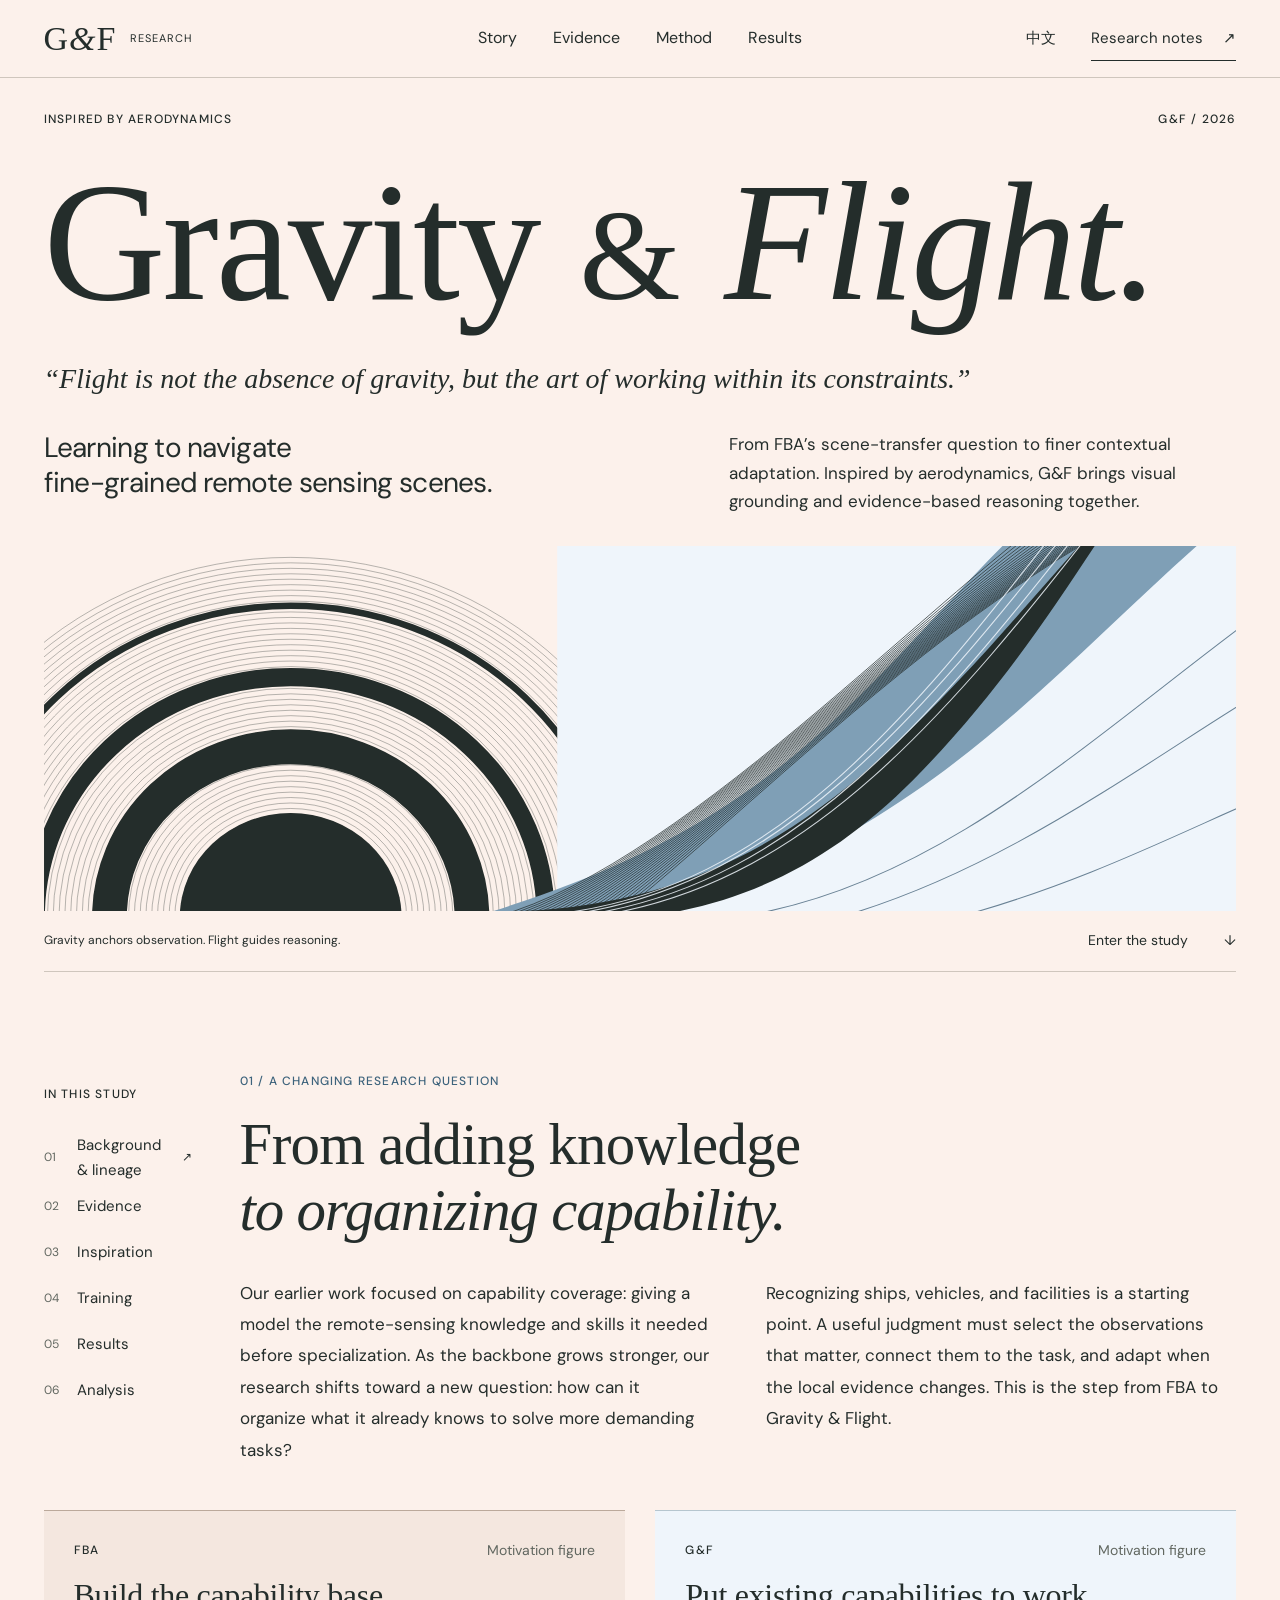
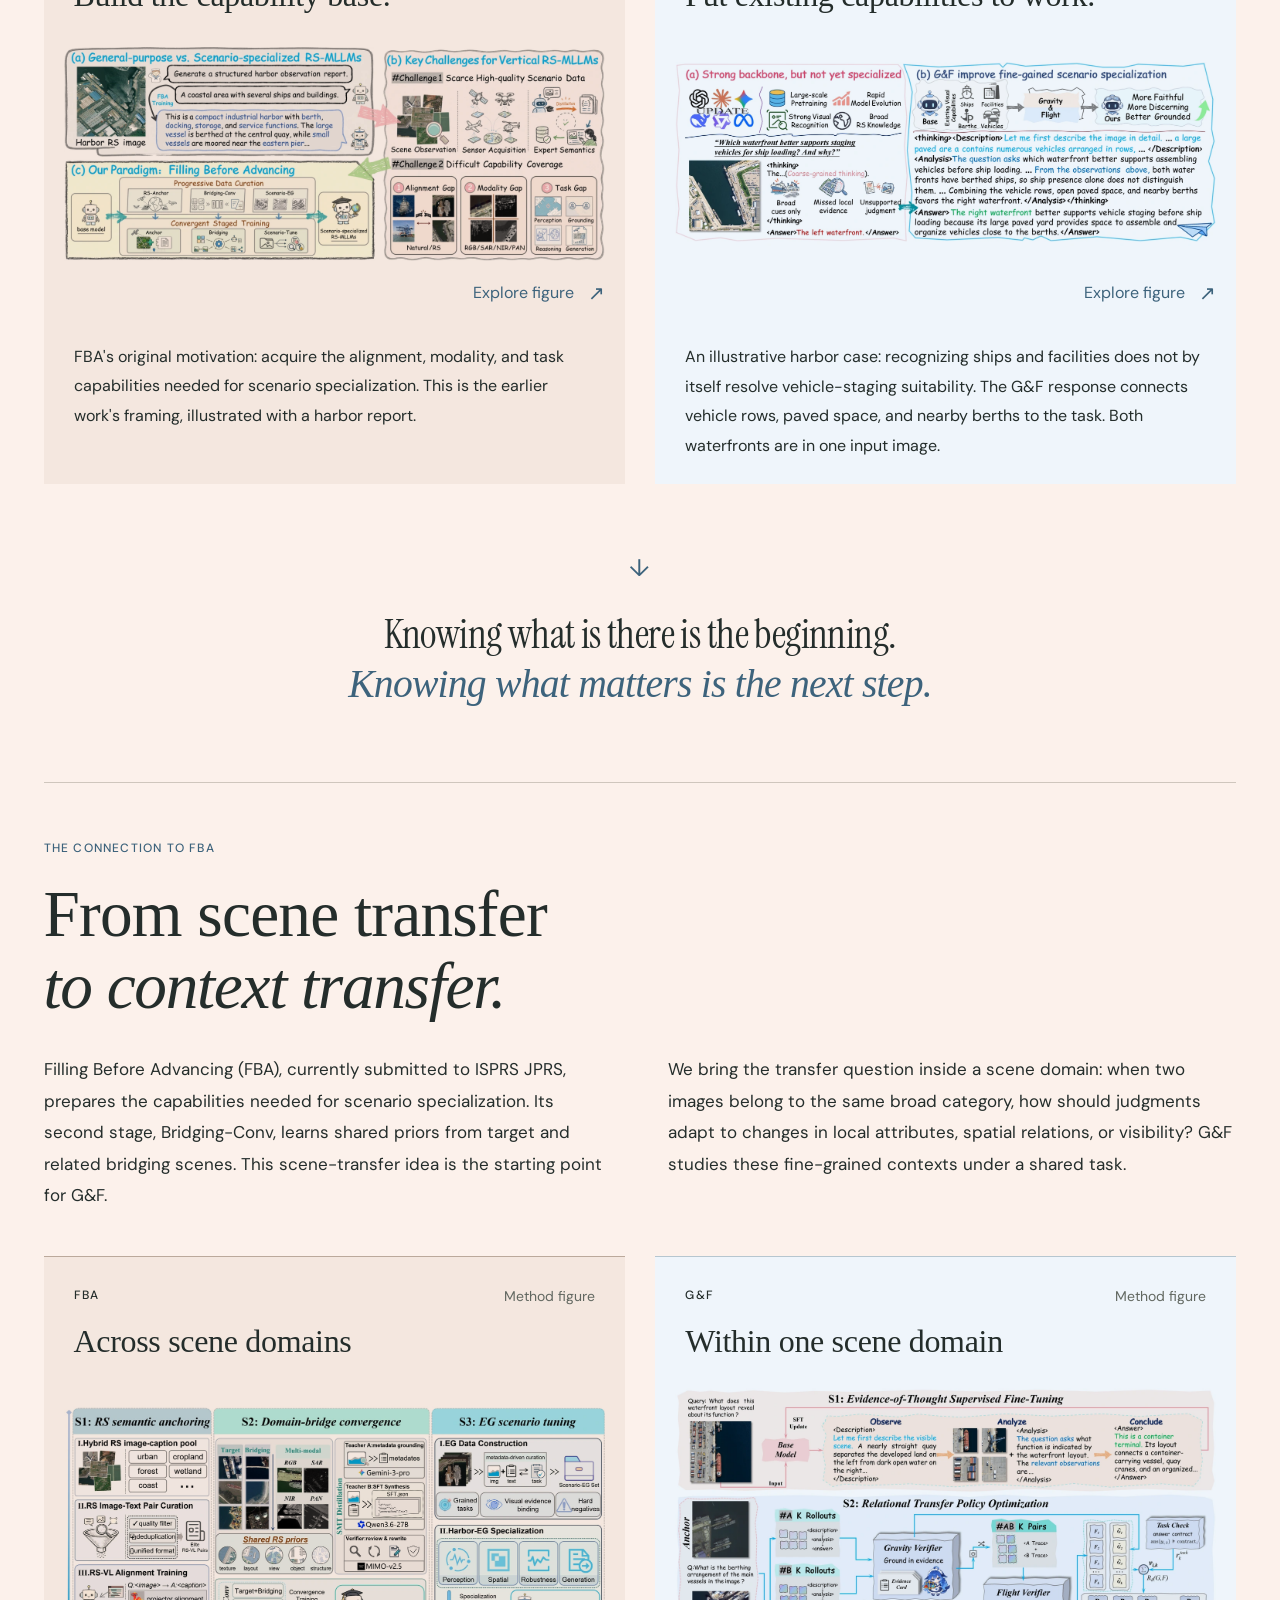
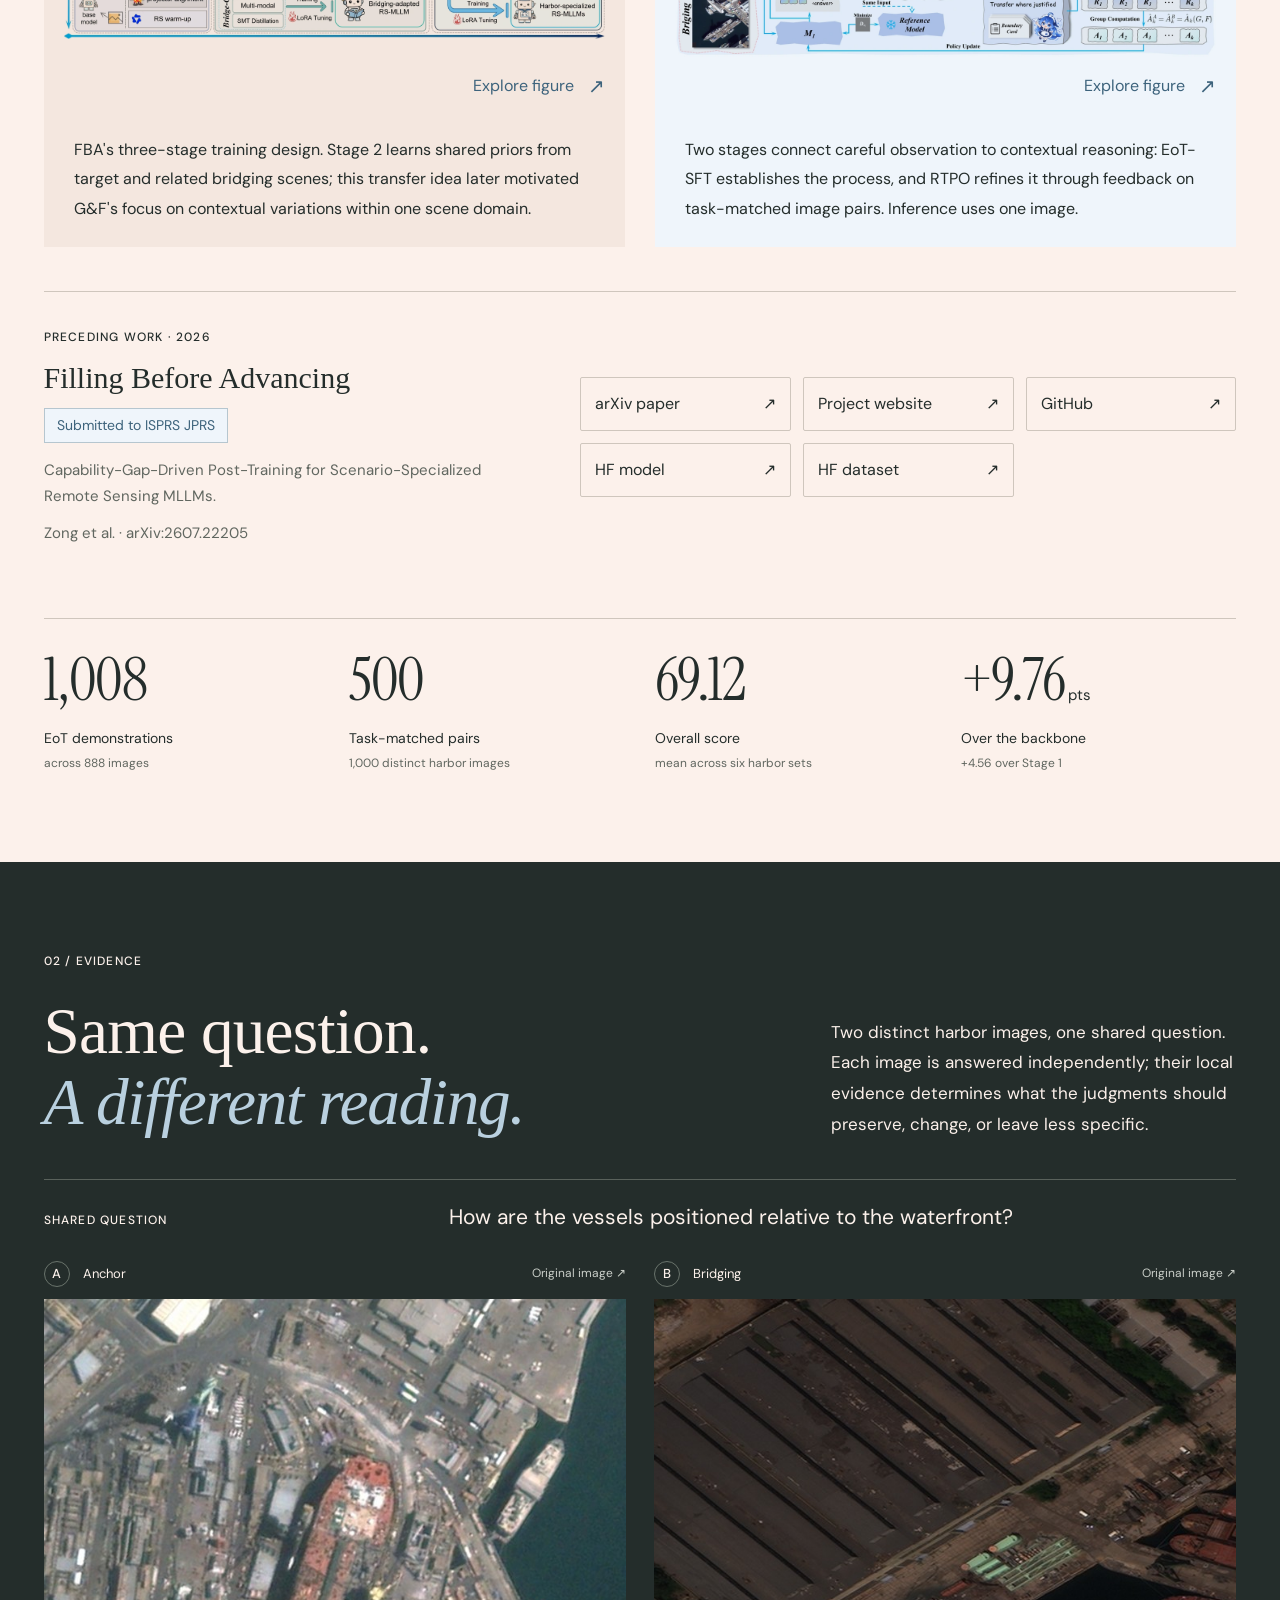
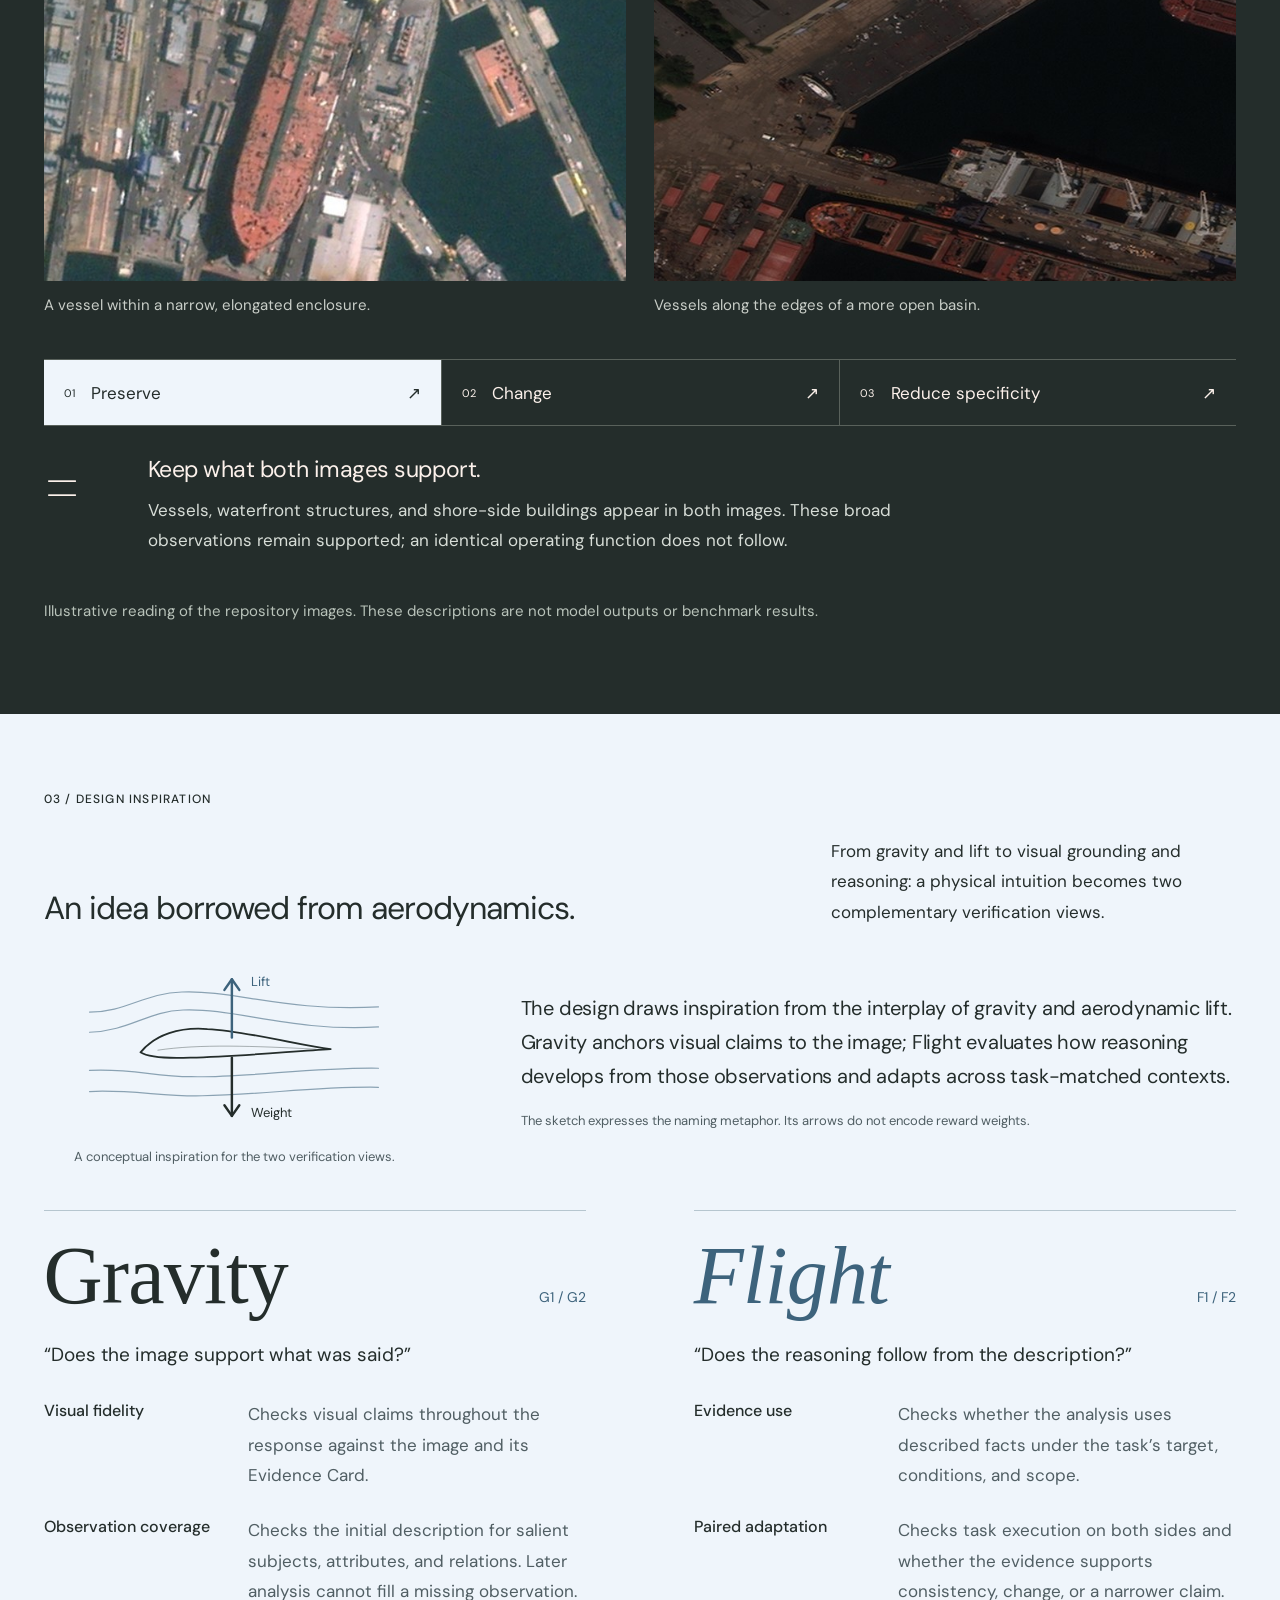
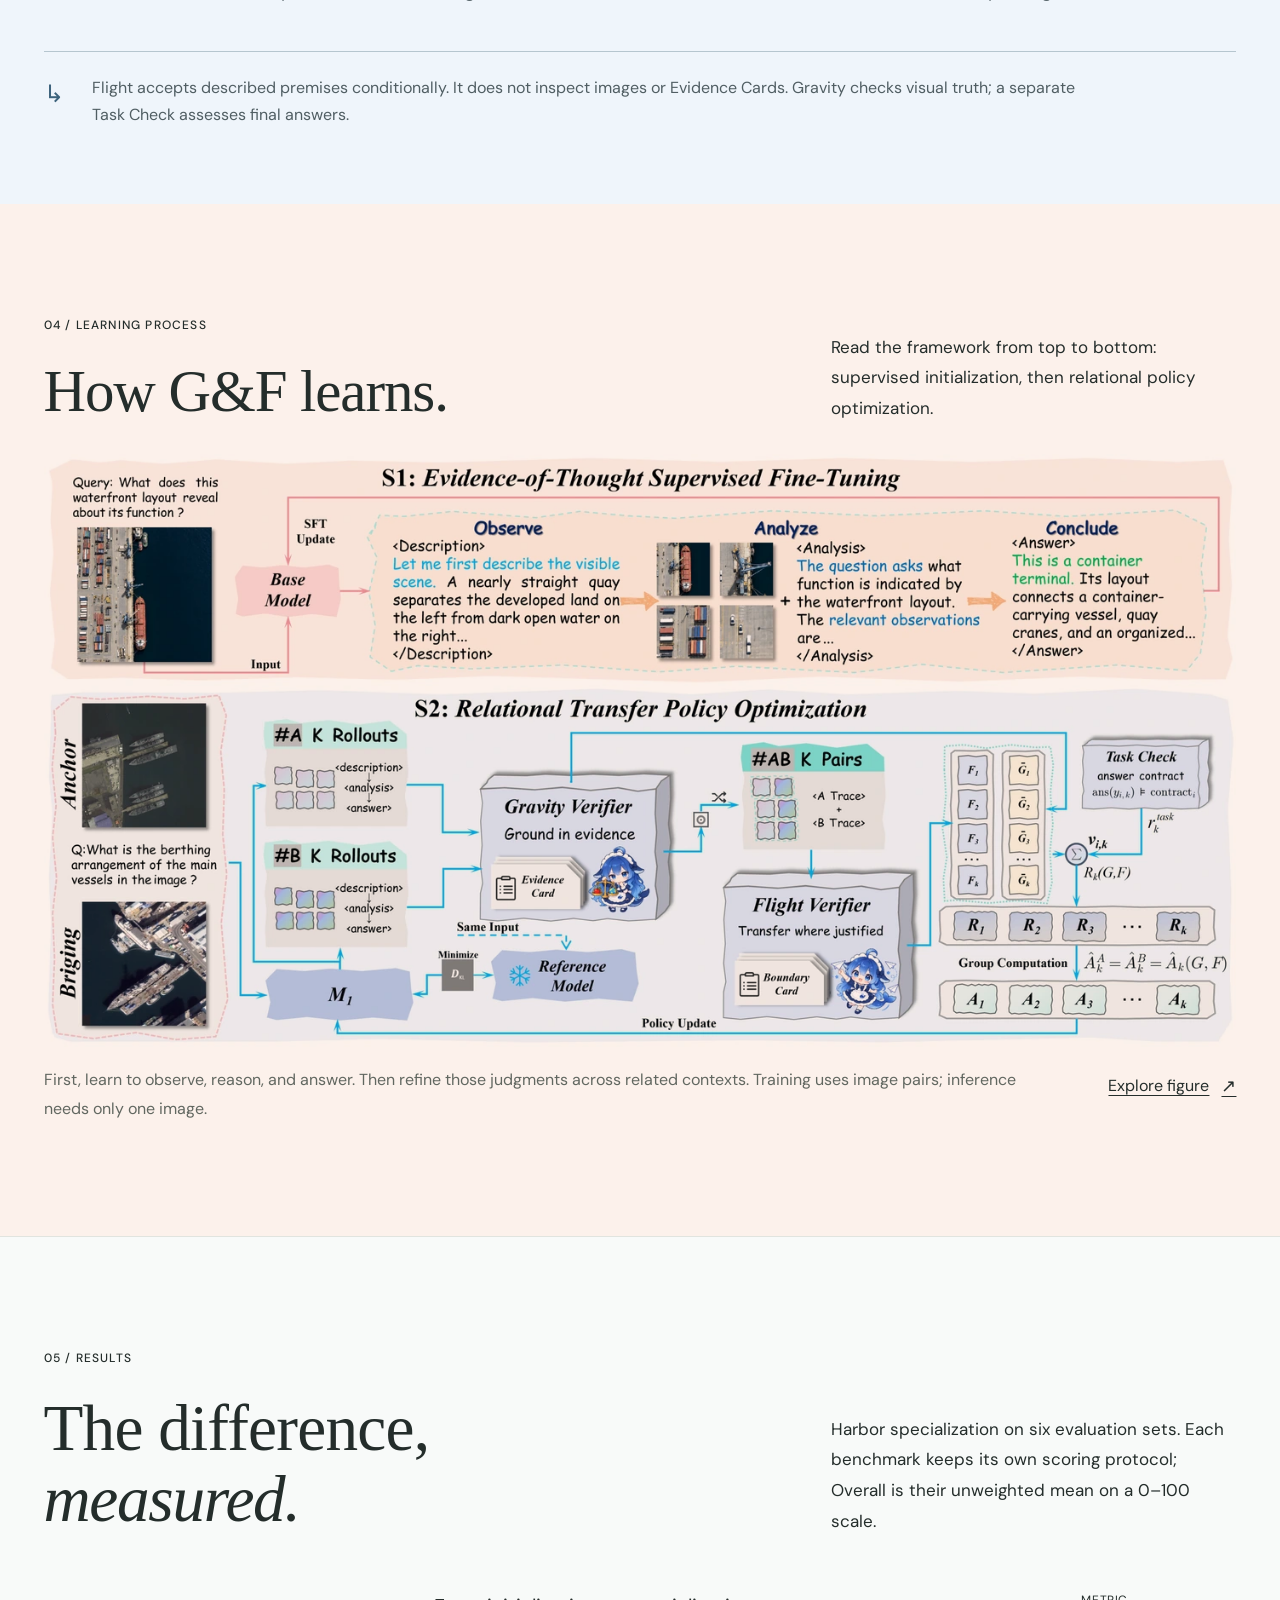
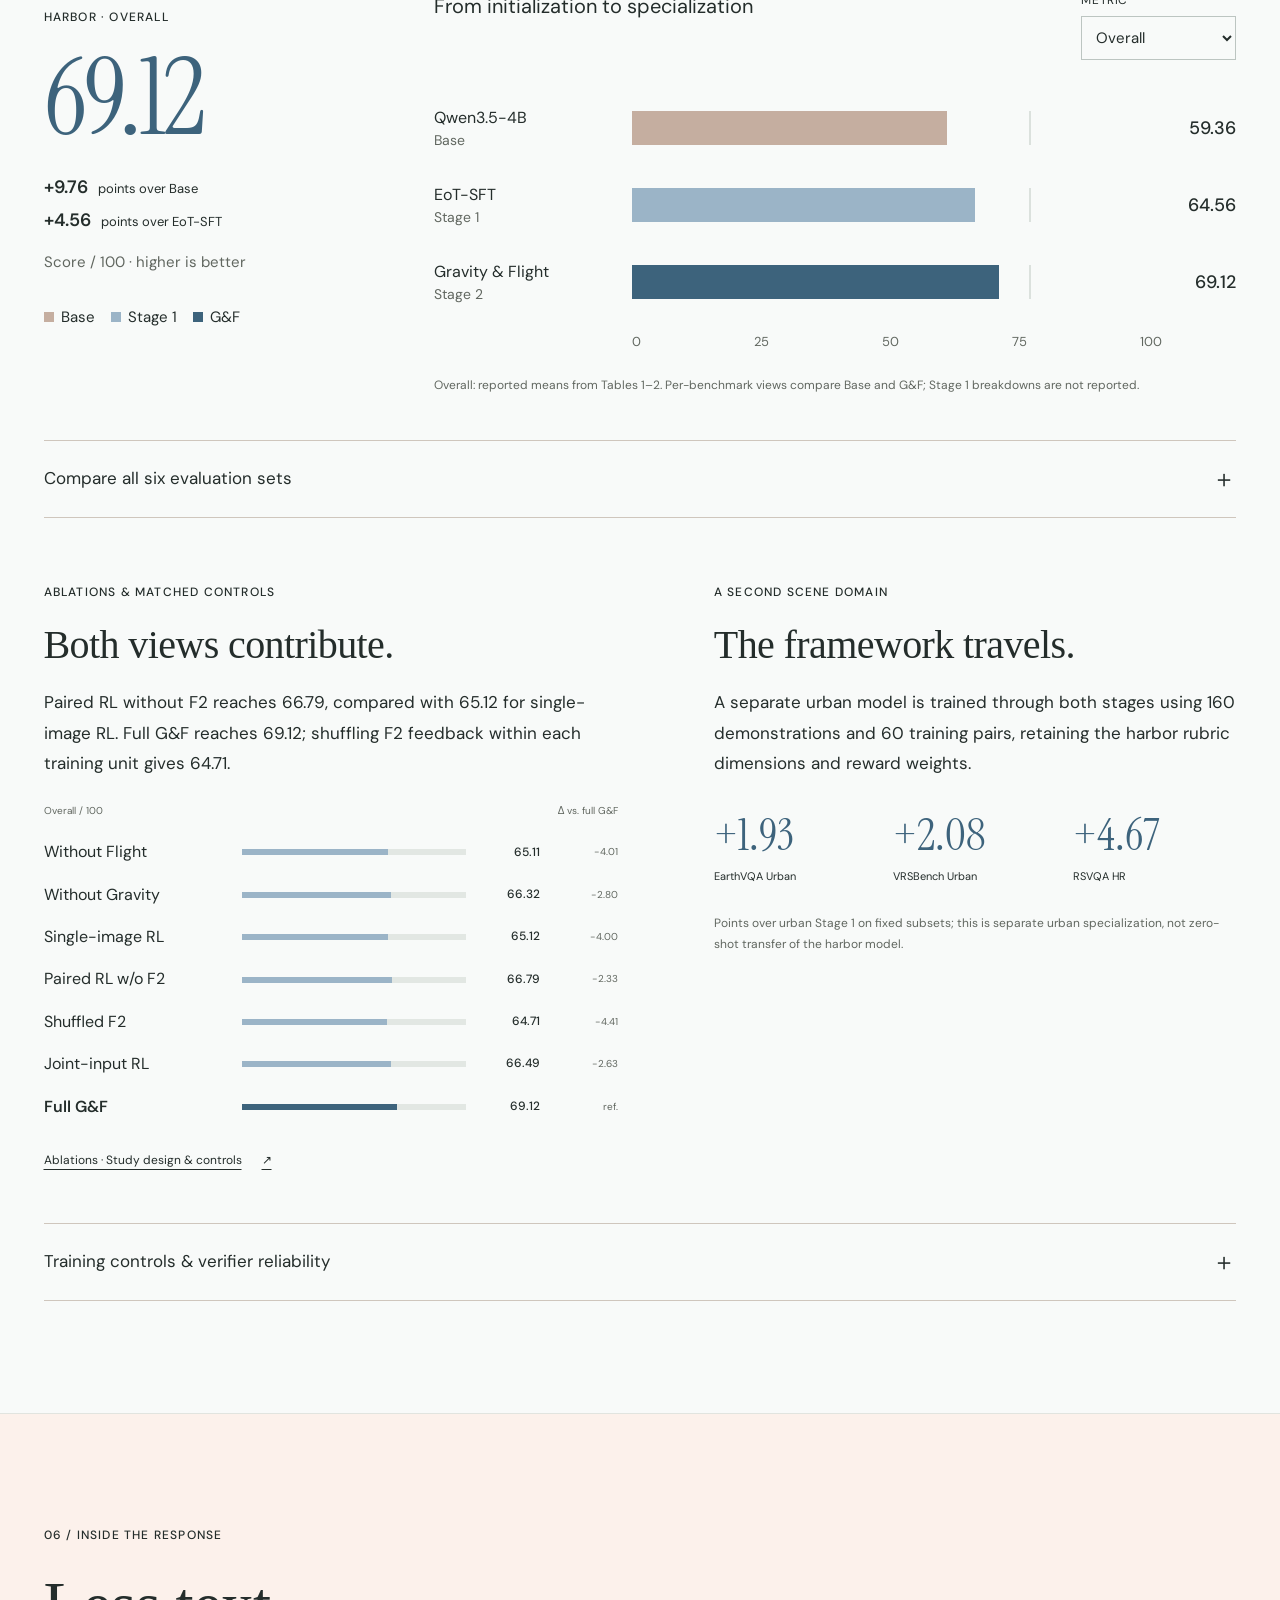
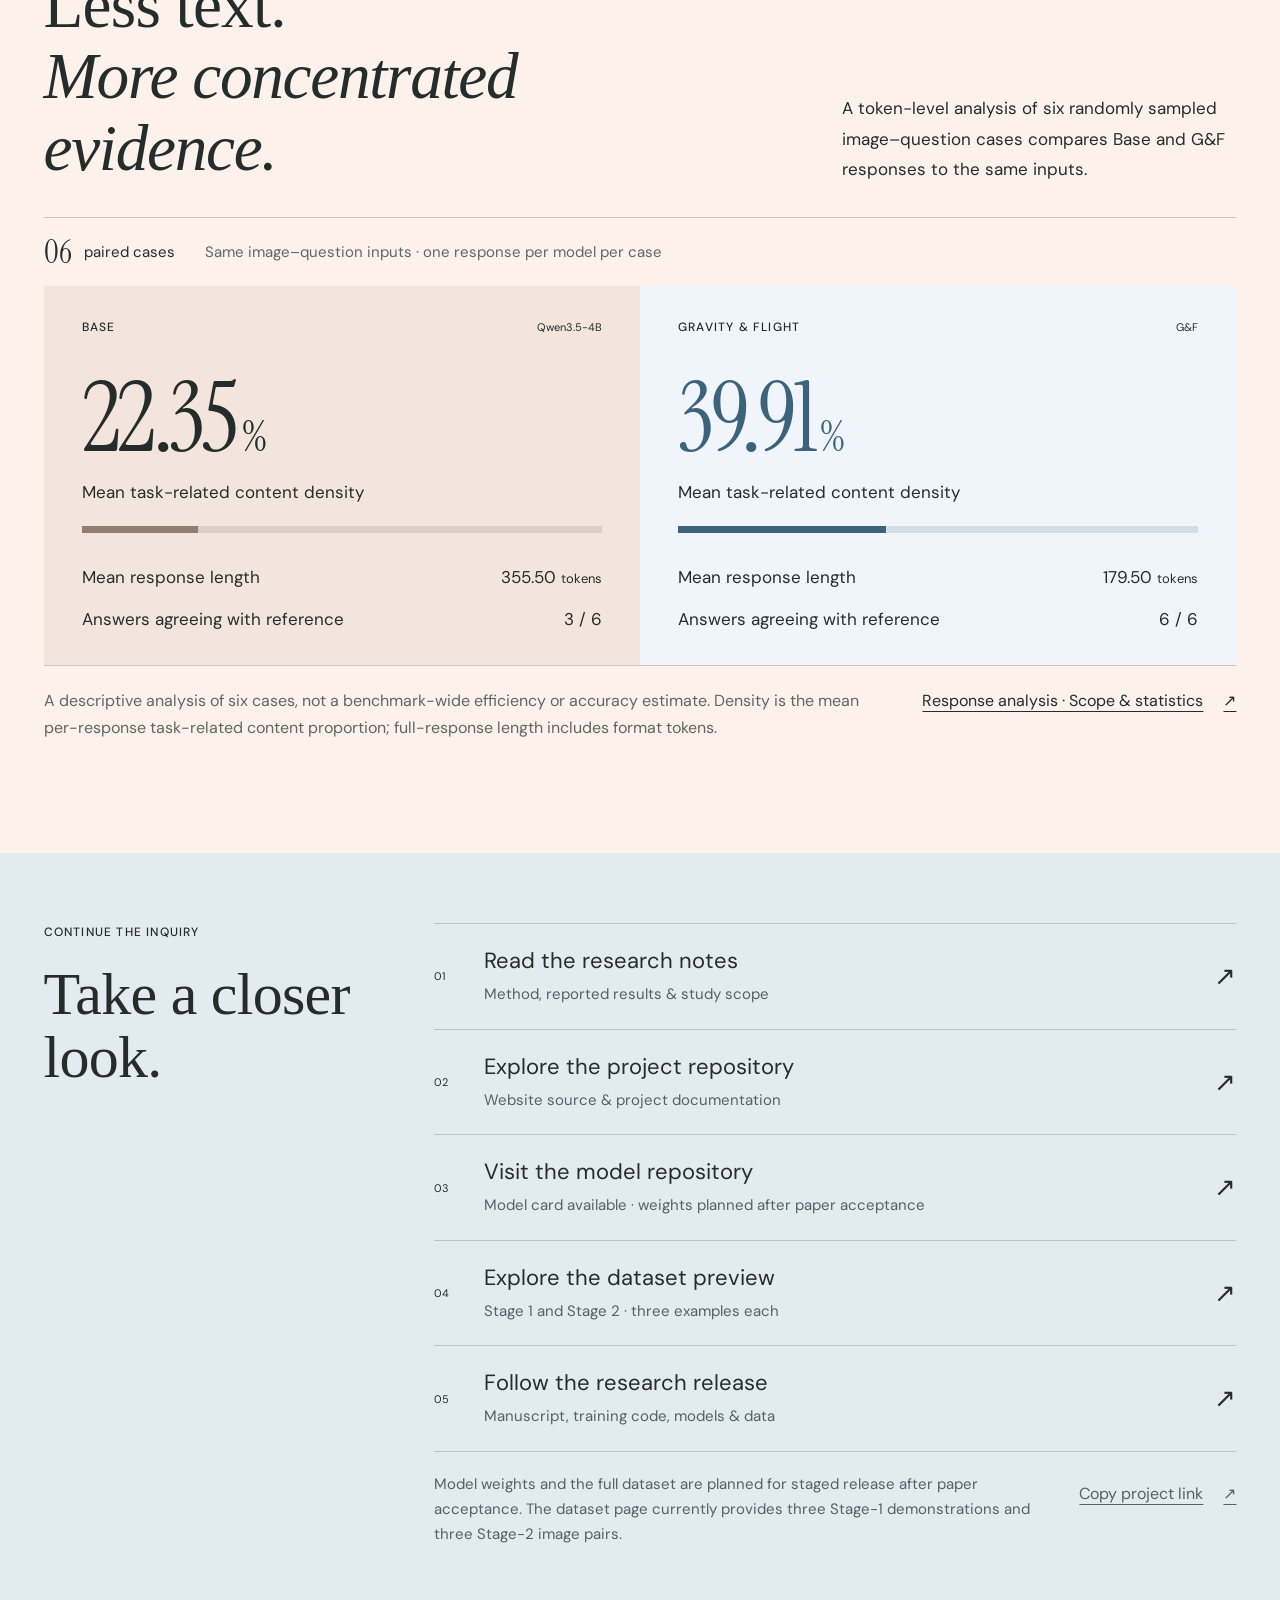
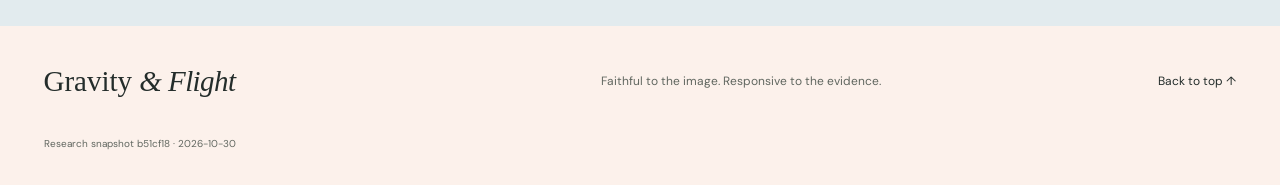
==== commit eb9bc7f7: "Improve wide-screen layout and simplify figure controls" ====
--- a/web/index.html
+++ b/web/index.html
@@ -17,10 +17,10 @@
     />
     <meta content="website" property="og:type" />
     <link href="favicon.svg" rel="icon" type="image/svg+xml" />
-    <link href="styles.css?v=67968b06af8d" rel="stylesheet" />
+    <link href="styles.css?v=2a0e44a2cd29" rel="stylesheet" />
     <script defer="" src="research-data.js?v=7959934d274e"></script>
-    <script defer="" src="i18n.js?v=04baf47c6754"></script>
-    <script defer="" src="main.js?v=a1ad66430462"></script>
+    <script defer="" src="i18n.js?v=b2aaca408ab3"></script>
+    <script defer="" src="main.js?v=83619c453d80"></script>
     <link
       as="font"
       crossorigin=""
@@ -53,10 +53,10 @@
         ></a
       >
       <nav aria-label="Sections" class="desktop-nav">
-        <a href="#story"><span data-i18n="nav.story">The story</span></a
-        ><a href="#example"><span data-i18n="nav.example">The evidence</span></a
-        ><a href="#method"><span data-i18n="nav.method">The method</span></a
-        ><a href="#results"><span data-i18n="nav.results">The results</span></a>
+        <a href="#story"><span data-i18n="nav.story">Story</span></a
+        ><a href="#example"><span data-i18n="nav.example">Evidence</span></a
+        ><a href="#method"><span data-i18n="nav.method">Method</span></a
+        ><a href="#results"><span data-i18n="nav.results">Results</span></a>
       </nav>
       <div class="header-actions">
         <button
@@ -92,11 +92,11 @@
         </button>
       </div>
       <nav aria-label="Sections" class="mobile-nav" hidden="" id="mobile-nav">
-        <a href="#story"><span data-i18n="nav.story">The story</span></a
-        ><a href="#example"><span data-i18n="nav.example">The evidence</span></a
+        <a href="#story"><span data-i18n="nav.story">Story</span></a
+        ><a href="#example"><span data-i18n="nav.example">Evidence</span></a
         ><a href="#aero"><span data-i18n="nav.aero">Design inspiration</span></a
-        ><a href="#method"><span data-i18n="nav.method">The method</span></a
-        ><a href="#results"><span data-i18n="nav.results">The results</span></a
+        ><a href="#method"><span data-i18n="nav.method">Method</span></a
+        ><a href="#results"><span data-i18n="nav.results">Results</span></a
         ><a href="#analysis"
           ><span data-i18n="nav.analysis">Response analysis</span></a
         ><a href="#resources"
@@ -230,7 +230,6 @@
               data-figure=""
               data-figure-height="1107"
               data-figure-width="2800"
-              data-pdf="assets/papers/fba-motivation.pdf?v=a9c58054718b"
               href="assets/papers/fba-motivation.webp?v=9bd8e88c70dc"
               rel="noopener noreferrer"
               target="_blank"
@@ -241,7 +240,12 @@
                 decoding="async"
                 height="1107"
                 loading="lazy"
+                sizes="(min-width: 2400px) 1040px, (min-width: 761px) calc((100vw - 144px) / 2), calc(100vw - 72px)"
                 src="assets/papers/fba-motivation-1400.webp?v=a2efe401175c"
+                srcset="
+                  assets/papers/fba-motivation-1400.webp?v=a2efe401175c 1400w,
+                  assets/papers/fba-motivation.webp?v=9bd8e88c70dc      2800w
+                "
                 width="2800"
               />
               <span class="paper-zoom-hint"
@@ -255,14 +259,6 @@
                 task capabilities needed for scenario specialization. This is
                 the earlier work's framing, illustrated with a harbor report.
               </p>
-              <a
-                class="paper-pdf"
-                href="assets/papers/fba-motivation.pdf?v=a9c58054718b"
-                rel="noopener noreferrer"
-                target="_blank"
-                ><span data-i18n="figure.pdf">Original PDF</span
-                ><span aria-hidden="true">↓</span></a
-              >
             </figcaption>
           </figure>
           <figure
@@ -288,7 +284,6 @@
               data-figure=""
               data-figure-height="953"
               data-figure-width="2800"
-              data-pdf="assets/papers/gf-motivation.pdf?v=ff343d2a27d7"
               href="assets/papers/gf-motivation.webp?v=f3a2dbfc7db3"
               rel="noopener noreferrer"
               target="_blank"
@@ -299,7 +294,12 @@
                 decoding="async"
                 height="953"
                 loading="lazy"
+                sizes="(min-width: 2400px) 1040px, (min-width: 761px) calc((100vw - 144px) / 2), calc(100vw - 72px)"
                 src="assets/papers/gf-motivation-1400.webp?v=a2605837b8df"
+                srcset="
+                  assets/papers/gf-motivation-1400.webp?v=a2605837b8df 1400w,
+                  assets/papers/gf-motivation.webp?v=f3a2dbfc7db3      2800w
+                "
                 width="2800"
               />
               <span class="paper-zoom-hint"
@@ -314,14 +314,6 @@
                 G&amp;F response connects vehicle rows, paved space, and nearby
                 berths to the task. Both waterfronts are in one input image.
               </p>
-              <a
-                class="paper-pdf"
-                href="assets/papers/gf-motivation.pdf?v=ff343d2a27d7"
-                rel="noopener noreferrer"
-                target="_blank"
-                ><span data-i18n="figure.pdf">Original PDF</span
-                ><span aria-hidden="true">↓</span></a
-              >
             </figcaption>
           </figure>
         </div>
@@ -342,10 +334,11 @@
           </h2>
           <div class="prose-columns">
             <p data-i18n="story.body1">
-              Filling Before Advancing (FBA) prepares the capabilities needed
-              for scenario specialization. Its second stage, Bridging-Conv,
-              learns shared priors from target and related bridging scenes. This
-              scene-transfer idea is the starting point for G&amp;F.
+              Filling Before Advancing (FBA), currently submitted to ISPRS JPRS,
+              prepares the capabilities needed for scenario specialization. Its
+              second stage, Bridging-Conv, learns shared priors from target and
+              related bridging scenes. This scene-transfer idea is the starting
+              point for G&amp;F.
             </p>
             <p data-i18n="story.body2">
               We bring the transfer question inside a scene domain: when two
@@ -380,7 +373,6 @@
               data-figure=""
               data-figure-height="1205"
               data-figure-width="2800"
-              data-pdf="assets/papers/fba-method.pdf?v=c22a08dd3b46"
               href="assets/papers/fba-method.webp?v=c617c239b355"
               rel="noopener noreferrer"
               target="_blank"
@@ -391,7 +383,12 @@
                 decoding="async"
                 height="1205"
                 loading="lazy"
+                sizes="(min-width: 2400px) 1040px, (min-width: 761px) calc((100vw - 144px) / 2), calc(100vw - 72px)"
                 src="assets/papers/fba-method-1400.webp?v=868c22d85c01"
+                srcset="
+                  assets/papers/fba-method-1400.webp?v=868c22d85c01 1400w,
+                  assets/papers/fba-method.webp?v=c617c239b355      2800w
+                "
                 width="2800"
               />
               <span class="paper-zoom-hint"
@@ -406,14 +403,6 @@
                 later motivated G&amp;F's focus on contextual variations within
                 one scene domain.
               </p>
-              <a
-                class="paper-pdf"
-                href="assets/papers/fba-method.pdf?v=c22a08dd3b46"
-                rel="noopener noreferrer"
-                target="_blank"
-                ><span data-i18n="figure.pdf">Original PDF</span
-                ><span aria-hidden="true">↓</span></a
-              >
             </figcaption>
           </figure>
           <figure
@@ -439,7 +428,6 @@
               data-figure=""
               data-figure-height="1392"
               data-figure-width="2800"
-              data-pdf="assets/papers/gf-method.pdf?v=4420d814e569"
               href="assets/papers/gf-method.webp?v=e5f2a7eee558"
               rel="noopener noreferrer"
               target="_blank"
@@ -450,7 +438,12 @@
                 decoding="async"
                 height="1392"
                 loading="lazy"
+                sizes="(min-width: 2400px) 1040px, (min-width: 761px) calc((100vw - 144px) / 2), calc(100vw - 72px)"
                 src="assets/papers/gf-method-1400.webp?v=75acef40ec96"
+                srcset="
+                  assets/papers/gf-method-1400.webp?v=75acef40ec96 1400w,
+                  assets/papers/gf-method.webp?v=e5f2a7eee558      2800w
+                "
                 width="2800"
               />
               <span class="paper-zoom-hint"
@@ -464,14 +457,6 @@
                 EoT-SFT establishes the process, and RTPO refines it through
                 feedback on task-matched image pairs. Inference uses one image.
               </p>
-              <a
-                class="paper-pdf"
-                href="assets/papers/gf-method.pdf?v=4420d814e569"
-                rel="noopener noreferrer"
-                target="_blank"
-                ><span data-i18n="figure.pdf">Original PDF</span
-                ><span aria-hidden="true">↓</span></a
-              >
             </figcaption>
           </figure>
         </div>
@@ -481,10 +466,11 @@
           data-reveal=""
         >
           <div class="fba-resource-intro">
-            <p class="eyebrow" data-i18n="fba.label">
-              The preceding work · 2026
+            <p class="eyebrow" data-i18n="fba.label">Preceding work · 2026</p>
+            <h3 id="fba-resources-title">Filling Before Advancing</h3>
+            <p class="fba-submission" data-i18n="fba.submission">
+              Submitted to ISPRS JPRS
             </p>
-            <h3 id="fba-resources-title">Filling Before Advancing</h3>
             <p>
               Capability-Gap-Driven Post-Training for Scenario-Specialized
               Remote Sensing MLLMs.
@@ -578,7 +564,7 @@
           <div class="section-heading" data-reveal="">
             <div>
               <div class="eyebrow">
-                <span data-i18n="example.label">02 / The evidence</span>
+                <span data-i18n="example.label">02 / Evidence</span>
               </div>
               <h2 id="example-title">
                 <span data-i18n="example.title"
@@ -764,7 +750,7 @@
       >
         <div class="wrap">
           <div class="eyebrow">
-            <span data-i18n="forces.label">03 / The design inspiration</span>
+            <span data-i18n="forces.label">03 / Design inspiration</span>
           </div>
           <div class="section-heading" data-reveal="">
             <h2 id="forces-title">
@@ -888,7 +874,7 @@
         <div class="section-heading method-heading" data-reveal="">
           <div>
             <div class="eyebrow">
-              <span data-i18n="method.label">04 / The learning process</span>
+              <span data-i18n="method.label">04 / Learning process</span>
             </div>
             <h2 id="method-title">
               <span data-i18n="method.title">How G&amp;F learns.</span>
@@ -916,7 +902,6 @@
             data-figure=""
             data-figure-height="1392"
             data-figure-width="2800"
-            data-pdf="assets/papers/gf-method.pdf?v=4420d814e569"
             href="assets/papers/gf-method.webp?v=e5f2a7eee558"
             rel="noopener noreferrer"
             target="_blank"
@@ -927,7 +912,7 @@
               decoding="async"
               height="1392"
               loading="lazy"
-              sizes="(min-width: 1440px) 1320px, 92vw"
+              sizes="(min-width: 2400px) 2200px, 94vw"
               src="assets/papers/gf-method-1400.webp?v=75acef40ec96"
               srcset="
                 assets/papers/gf-method-1400.webp?v=75acef40ec96 1400w,
@@ -948,19 +933,11 @@
                 data-figure=""
                 data-figure-height="1392"
                 data-figure-width="2800"
-                data-pdf="assets/papers/gf-method.pdf?v=4420d814e569"
                 href="assets/papers/gf-method.webp?v=e5f2a7eee558"
                 rel="noopener noreferrer"
                 target="_blank"
                 ><span data-i18n="figure.enlarge">Explore figure</span
                 ><span aria-hidden="true">↗</span></a
-              ><a
-                class="method-original"
-                href="assets/papers/gf-method.pdf?v=4420d814e569"
-                rel="noopener noreferrer"
-                target="_blank"
-                ><span data-i18n="figure.pdf">Original PDF</span
-                ><span aria-hidden="true">↓</span></a
               >
             </div>
           </figcaption>
@@ -975,7 +952,7 @@
           <div class="section-heading" data-reveal="">
             <div>
               <div class="eyebrow">
-                <span data-i18n="results.label">05 / The results</span>
+                <span data-i18n="results.label">05 / Results</span>
               </div>
               <h2 id="results-title">
                 <span data-i18n="results.title"
@@ -1656,13 +1633,6 @@
             type="button"
           >
             View at 1:1</button
-          ><a
-            data-i18n="figure.pdf"
-            href="assets/papers/gf-method.pdf?v=4420d814e569"
-            id="figure-original"
-            rel="noopener noreferrer"
-            target="_blank"
-            >Original PDF</a
           ><button autofocus="" id="figure-close" type="button">
             <span data-i18n="figure.close">Close</span
             ><span aria-hidden="true">×</span>
--- a/web/styles.css
+++ b/web/styles.css
@@ -24,7 +24,11 @@
   --italic: "Times New Roman", Times, "Liberation Serif", "Noto Serif", serif;
   --sans: "DM Sans", "PingFang SC", "Microsoft YaHei", sans-serif;
   --header-height: 78px;
-  --gutter: clamp(22px, 4.2vw, 72px);
+  --gutter: clamp(22px, 3.4vw, 96px);
+  --content-width: 2200px;
+  --heading:
+    "Times New Roman", Times, "Liberation Serif", "Songti SC",
+    "Noto Serif CJK SC", SimSun, serif;
 }
 * {
   box-sizing: border-box;
@@ -100,10 +104,10 @@
   letter-spacing: -0.02em;
 }
 h2 {
-  font-family: var(--display);
-  font-size: clamp(48px, 5.1vw, 76px);
-  line-height: 1.02;
-  letter-spacing: -0.025em;
+  font-family: var(--heading);
+  font-size: clamp(48px, 5.1vw, 96px);
+  line-height: 1.1;
+  letter-spacing: -0.012em;
 }
 h3 {
   line-height: 1.2;
@@ -123,7 +127,7 @@
   color: var(--ink);
 }
 .wrap {
-  width: min(100% - var(--gutter) * 2, 1320px);
+  width: min(100% - var(--gutter) * 2, var(--content-width));
   margin-inline: auto;
 }
 .section {
@@ -208,7 +212,7 @@
   justify-content: space-between;
   gap: 24px;
   min-height: 78px;
-  padding: 12px var(--gutter);
+  padding: 12px max(var(--gutter), calc((100vw - var(--content-width)) / 2));
   background: var(--paper);
   border-bottom: 1px solid var(--line);
 }
@@ -238,11 +242,11 @@
 }
 .desktop-nav {
   display: flex;
-  gap: 28px;
-  font-size: 13px;
+  gap: clamp(24px, 2.2vw, 56px);
+  font-size: clamp(16px, 0.8vw, 19px);
 }
 .desktop-nav a {
-  padding: 10px 0;
+  padding: 10px 4px;
 }
 .desktop-nav a[aria-current] {
   text-decoration: underline;
@@ -251,8 +255,8 @@
 .header-actions {
   display: flex;
   align-items: center;
-  gap: 22px;
-  font-size: 13px;
+  gap: 28px;
+  font-size: clamp(15px, 0.8vw, 18px);
 }
 .language-button {
   min-width: 44px;
@@ -376,11 +380,11 @@
   grid-template-columns: 25px 1fr 12px;
   gap: 8px;
   align-items: center;
-  font-size: 13px;
-  min-height: 38px;
+  font-size: 15px;
+  min-height: 44px;
 }
 .chapter-number {
-  font-size: 10px;
+  font-size: 12px;
   color: var(--muted);
 }
 .chapter-arrow {
@@ -398,9 +402,9 @@
 .prose-columns {
   display: grid;
   grid-template-columns: repeat(2, minmax(0, 1fr));
-  gap: 42px;
-  font-size: 16px;
-  line-height: 1.8;
+  gap: clamp(32px, 4.4vw, 96px);
+  font-size: clamp(17px, 0.85vw, 21px);
+  line-height: 1.85;
 }
 
 /* A small physical sketch introduces the metaphor before the actual rubrics. */
@@ -2281,21 +2285,21 @@
 }
 .story-opening {
   display: grid;
-  grid-template-columns: 180px minmax(0, 1fr);
-  gap: 7%;
+  grid-template-columns: clamp(150px, 8.5vw, 216px) minmax(0, 1fr);
+  gap: clamp(32px, 3.6vw, 88px);
 }
 .story-kicker {
   color: var(--accent);
   margin-bottom: 20px;
 }
 .story-opening .section-body h2 {
-  font-size: clamp(48px, 4.9vw, 72px);
-  line-height: 1.08;
+  font-size: clamp(48px, 4.6vw, 96px);
+  line-height: 1.12;
 }
 .paper-grid {
   display: grid;
   grid-template-columns: repeat(2, minmax(0, 1fr));
-  gap: 32px;
+  gap: clamp(28px, 2.4vw, 64px);
   margin-top: 44px;
 }
 .paper-card {
@@ -2326,9 +2330,9 @@
 }
 .paper-card h3 {
   margin-top: 14px;
-  font-family: var(--display);
-  font-size: 35px;
-  letter-spacing: -0.015em;
+  font-family: var(--heading);
+  font-size: clamp(32px, 2.4vw, 46px);
+  letter-spacing: -0.01em;
 }
 .paper-frame {
   display: block;
@@ -2388,17 +2392,6 @@
   font-size: 14px;
   line-height: 1.75;
 }
-.paper-pdf {
-  display: inline-flex;
-  gap: 16px;
-  align-items: center;
-  font-size: 12px;
-  min-height: 44px;
-  padding-top: 12px;
-  margin-top: auto;
-  text-decoration: underline;
-  text-underline-offset: 4px;
-}
 .story-interlude {
   padding-block: 64px 72px;
   text-align: center;
@@ -2424,67 +2417,95 @@
 }
 .lineage-intro h2 {
   margin-bottom: 32px;
-  max-width: 1000px;
+  max-width: none;
 }
 /* A quiet reference to the earlier work and its official resources. */
 .fba-resources {
   display: grid;
-  grid-template-columns: minmax(0, 1fr) minmax(0, 1fr);
-  gap: 24px 64px;
+  grid-template-columns: minmax(0, 0.85fr) minmax(0, 1.15fr);
+  gap: 28px clamp(32px, 4vw, 80px);
   align-items: center;
-  margin-top: 36px;
-  padding-top: 28px;
+  margin-top: 44px;
+  padding-top: 36px;
   border-top: 1px solid var(--line);
 }
 .fba-resource-intro h3 {
-  margin: 10px 0 8px;
-  font-family: var(--italic);
-  font-size: clamp(26px, 2.6vw, 34px);
+  margin: 12px 0;
+  font-family: var(--heading);
+  font-size: clamp(30px, 1.8vw, 46px);
   line-height: 1.2;
   letter-spacing: 0;
 }
 .fba-resource-intro > p:not(.eyebrow) {
-  max-width: 52ch;
-  font-size: 13px;
-  line-height: 1.7;
+  max-width: 56ch;
+  font-size: clamp(15px, 0.7vw, 18px);
+  line-height: 1.75;
   color: var(--muted);
 }
 .fba-resource-intro .fba-citation {
-  margin-top: 6px;
-  font-size: 11px;
+  margin-top: 10px;
+  font-size: 14px;
+}
+.fba-resource-intro > p.fba-submission {
+  display: inline-flex;
+  margin-bottom: 14px;
+  padding: 6px 12px;
+  border: 1px solid #b6c6cf;
+  background: var(--blue);
+  color: var(--accent);
+  font-size: clamp(14px, 0.65vw, 16px);
+  line-height: 1.5;
 }
 .fba-resource-links {
-  display: flex;
-  flex-wrap: wrap;
-  gap: 4px 28px;
+  display: grid;
+  grid-template-columns: repeat(2, minmax(0, 1fr));
+  gap: 12px;
+  align-items: stretch;
+}
+.fba-resource-links a {
+  display: flex;
   align-items: center;
-}
-.fba-resource-links a {
-  display: inline-flex;
-  align-items: center;
-  gap: 10px;
-  min-height: 44px;
-  font-size: 13px;
-  text-decoration: underline;
-  text-underline-offset: 4px;
-  text-decoration-color: var(--line);
+  justify-content: space-between;
+  gap: 12px;
+  min-height: 54px;
+  padding: 12px 14px;
+  border: 1px solid var(--line);
+  border-radius: 2px;
+  font-size: clamp(16px, 0.75vw, 19px);
+  line-height: 1.4;
+  text-decoration: none;
+  transition:
+    background-color 0.2s,
+    border-color 0.2s;
 }
 .fba-resource-links a:hover {
-  text-decoration-color: currentColor;
+  background: var(--blue);
+  border-color: var(--accent);
+}
+@media (min-width: 761px) {
+  .fba-resource-links {
+    grid-template-columns: repeat(3, minmax(0, 1fr));
+  }
+}
+@media (min-width: 1800px) {
+  .fba-resource-links {
+    grid-template-columns: repeat(5, minmax(0, 1fr));
+  }
+}
+@media (max-width: 1100px) {
+  .fba-resources {
+    grid-template-columns: minmax(0, 1fr);
+    gap: 24px;
+  }
 }
 @media (max-width: 760px) {
   .fba-resources {
-    grid-template-columns: minmax(0, 1fr);
-    gap: 16px;
     margin-top: 28px;
     padding-top: 24px;
   }
-  .fba-resource-links {
-    gap: 2px 24px;
-  }
 }
 #figure-viewer {
-  width: min(1440px, calc(100vw - 40px));
+  width: min(1920px, calc(100vw - 48px));
   max-width: none;
   max-height: calc(100dvh - 40px);
   padding: 0;
@@ -2522,8 +2543,7 @@
   gap: 10px;
   flex-shrink: 0;
 }
-.figure-viewer-actions button,
-.figure-viewer-actions a {
+.figure-viewer-actions button {
   display: inline-flex;
   align-items: center;
   justify-content: center;
@@ -2686,8 +2706,7 @@
     margin-top: 12px;
     justify-content: space-between;
   }
-  .figure-viewer-actions button,
-  .figure-viewer-actions a {
+  .figure-viewer-actions button {
     font-size: 11px;
     padding: 8px 10px;
   }
@@ -2789,7 +2808,7 @@
 }
 .method-plate-caption {
   display: grid;
-  grid-template-columns: minmax(0, 900px) auto;
+  grid-template-columns: minmax(0, 1fr) auto;
   gap: 20px 48px;
   justify-content: space-between;
   align-items: start;
@@ -2799,16 +2818,6 @@
   font-size: 14px;
   line-height: 1.8;
   color: var(--muted);
-}
-.method-original {
-  display: inline-flex;
-  align-items: center;
-  gap: 18px;
-  min-height: 44px;
-  font-size: 12px;
-  white-space: nowrap;
-  text-decoration: underline;
-  text-underline-offset: 4px;
 }
 /* A wider classical serif and looser spacing give the brand room to breathe. */
 .hero h1,
@@ -2818,7 +2827,7 @@
   font-family: var(--italic);
 }
 .hero h1 {
-  font-size: clamp(84px, 13.2vw, 190px);
+  font-size: clamp(84px, 13.2vw, 300px);
   line-height: 1.04;
   letter-spacing: -0.018em;
 }
@@ -2860,9 +2869,6 @@
   }
   .method-plate-caption .paper-caption {
     font-size: 13px;
-  }
-  .method-original {
-    justify-self: start;
   }
   :lang(zh-CN) .method-heading h2 {
     font-size: 34px;
@@ -2947,6 +2953,197 @@
   }
 }
 
+@media screen and (min-width: 901px) {
+  .site-header {
+    display: grid;
+    grid-template-columns: minmax(0, 1fr) auto minmax(0, 1fr);
+  }
+  .wordmark {
+    justify-self: start;
+    font-size: clamp(34px, 1.7vw, 46px);
+  }
+  .header-actions {
+    justify-self: end;
+  }
+}
+
+/* Let large screens use their width while keeping text and controls readable. */
+@media screen and (min-width: 1200px) {
+  .cover-deck {
+    gap: clamp(48px, 8vw, 180px);
+  }
+  .hero-subtitle {
+    font-size: clamp(28px, 2vw, 44px);
+  }
+  .hero-lead {
+    max-width: 740px;
+    font-size: clamp(17px, 0.85vw, 21px);
+  }
+  .hero-philosophy {
+    max-width: 1280px;
+    font-size: clamp(28px, 1.5vw, 36px);
+  }
+  .section-lead,
+  .method-heading .section-lead {
+    max-width: 580px;
+    font-size: clamp(17px, 0.8vw, 21px);
+  }
+  .section-lead {
+    flex-basis: 34%;
+  }
+  .paper-card-head {
+    padding: 28px 30px 24px;
+  }
+  .paper-card figcaption {
+    padding: 24px 30px;
+  }
+  .paper-caption,
+  .method-plate-caption .paper-caption {
+    font-size: clamp(16px, 0.72vw, 18px);
+    line-height: 1.85;
+  }
+  .paper-meta {
+    font-size: 14px;
+  }
+  .paper-zoom-hint,
+  .method-view {
+    font-size: 16px;
+  }
+  .method-heading h2 {
+    font-size: clamp(52px, 4.6vw, 92px);
+  }
+  .secondary-results h3 {
+    font-family: var(--heading);
+    font-size: clamp(40px, 2.6vw, 60px);
+  }
+  .secondary-results p {
+    max-width: 72ch;
+    font-size: clamp(17px, 0.8vw, 20px);
+  }
+  :lang(zh-CN) .paper-card h3 {
+    font-size: clamp(28px, 1.5vw, 38px);
+  }
+  :lang(zh-CN) .secondary-results h3 {
+    font-size: clamp(30px, 2vw, 46px);
+  }
+  .mini-row {
+    grid-template-columns: 180px 1fr 56px 60px;
+    gap: 18px;
+    font-size: 16px;
+  }
+  .resource-links h3 {
+    font-size: clamp(22px, 1.1vw, 28px);
+  }
+  .resource-links p {
+    font-size: clamp(15px, 0.7vw, 18px);
+  }
+  .resources-section h2 {
+    max-width: none;
+    font-size: clamp(60px, 4.5vw, 96px);
+  }
+  .resource-note {
+    font-size: 15px;
+  }
+  .resource-note > p {
+    max-width: 72ch;
+  }
+  .interpretation p,
+  .forces-grid dd {
+    font-size: clamp(17px, 0.75vw, 19px);
+  }
+  .example-section .caption,
+  .image-pair figcaption {
+    font-size: 15px;
+  }
+  .reading-controls button {
+    font-size: 17px;
+  }
+  .forces-section h2 {
+    font-size: clamp(32px, 1.65vw, 42px);
+  }
+  .aero-copy > p:first-child {
+    max-width: 980px;
+    font-size: clamp(20px, 0.9vw, 24px);
+  }
+  .aero-sketch {
+    max-width: clamp(340px, 18vw, 460px);
+  }
+  .aero-lift,
+  .aero-weight {
+    font-size: 13px;
+  }
+  .aero-sketch figcaption,
+  .aero-copy > .caption {
+    font-size: 13px;
+  }
+  .forces-grid dl > div {
+    grid-template-columns: 180px 1fr;
+  }
+  .forces-grid dt,
+  .verification-note {
+    font-size: 16px;
+  }
+  .force-name > span {
+    font-size: 14px;
+  }
+  .chart-top h3 {
+    max-width: 460px;
+    font-size: 20px;
+  }
+  .bar-row {
+    grid-template-columns: 180px 1fr 56px;
+  }
+  .bar-label {
+    font-size: 16px;
+  }
+  .bar-label > span {
+    font-size: 14px;
+  }
+  .bar-row strong {
+    font-size: 18px;
+  }
+  .chart-axis {
+    margin-inline: 198px 74px;
+    font-size: 13px;
+  }
+  .metric-select {
+    font-size: 12px;
+  }
+  .metric-select select,
+  .legend {
+    font-size: 15px;
+  }
+  .chart-note,
+  .result-callout > p.score-unit {
+    font-size: 15px;
+  }
+  .table-scroll table {
+    font-size: 15px;
+  }
+  summary {
+    font-size: 17px;
+  }
+  .analysis-meta {
+    font-size: 15px;
+  }
+  .token-comparison article > p,
+  .token-comparison dl > div {
+    font-size: 17px;
+  }
+  .token-comparison small {
+    font-size: 13px;
+  }
+  .token-caption p,
+  .token-caption a,
+  .text-link,
+  .resource-note button {
+    font-size: 16px;
+  }
+  .token-caption p {
+    max-width: 1000px;
+  }
+}
+
 @media (prefers-reduced-motion: reduce) {
   html {
     scroll-behavior: auto;
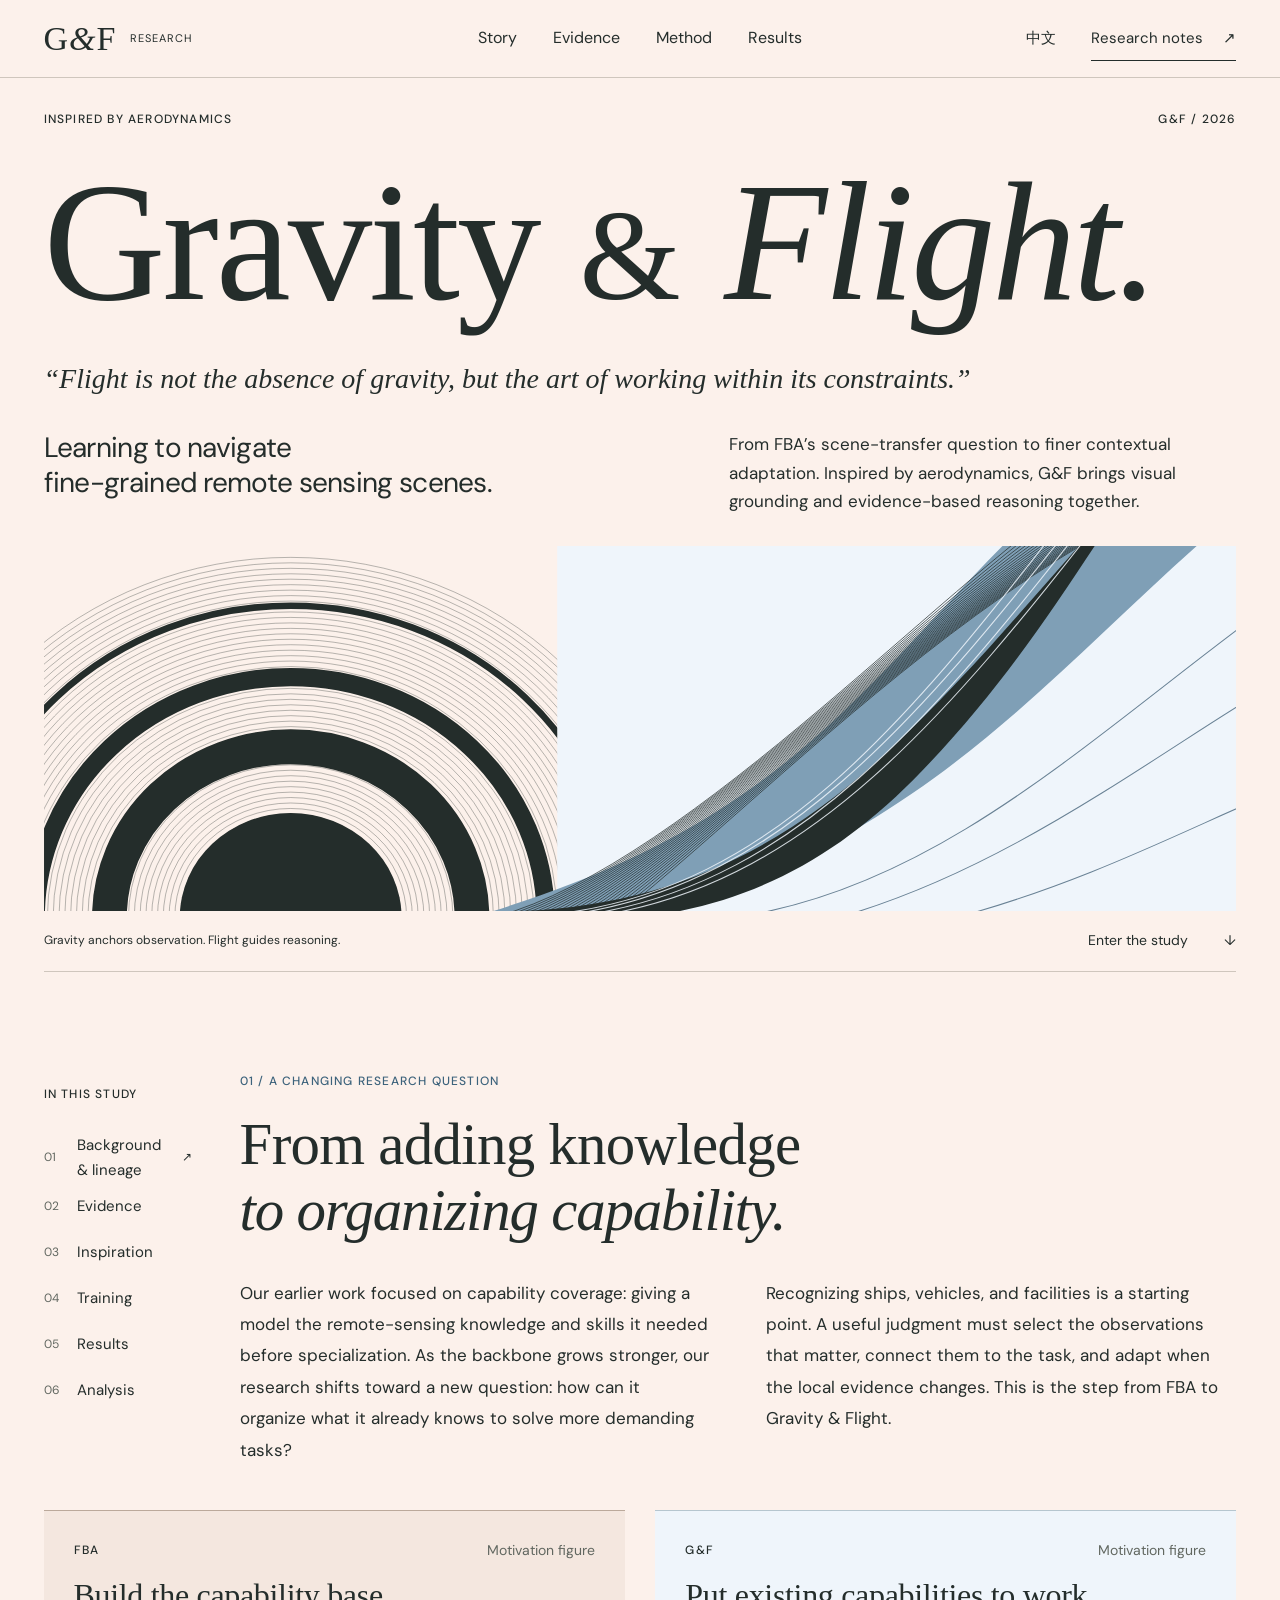
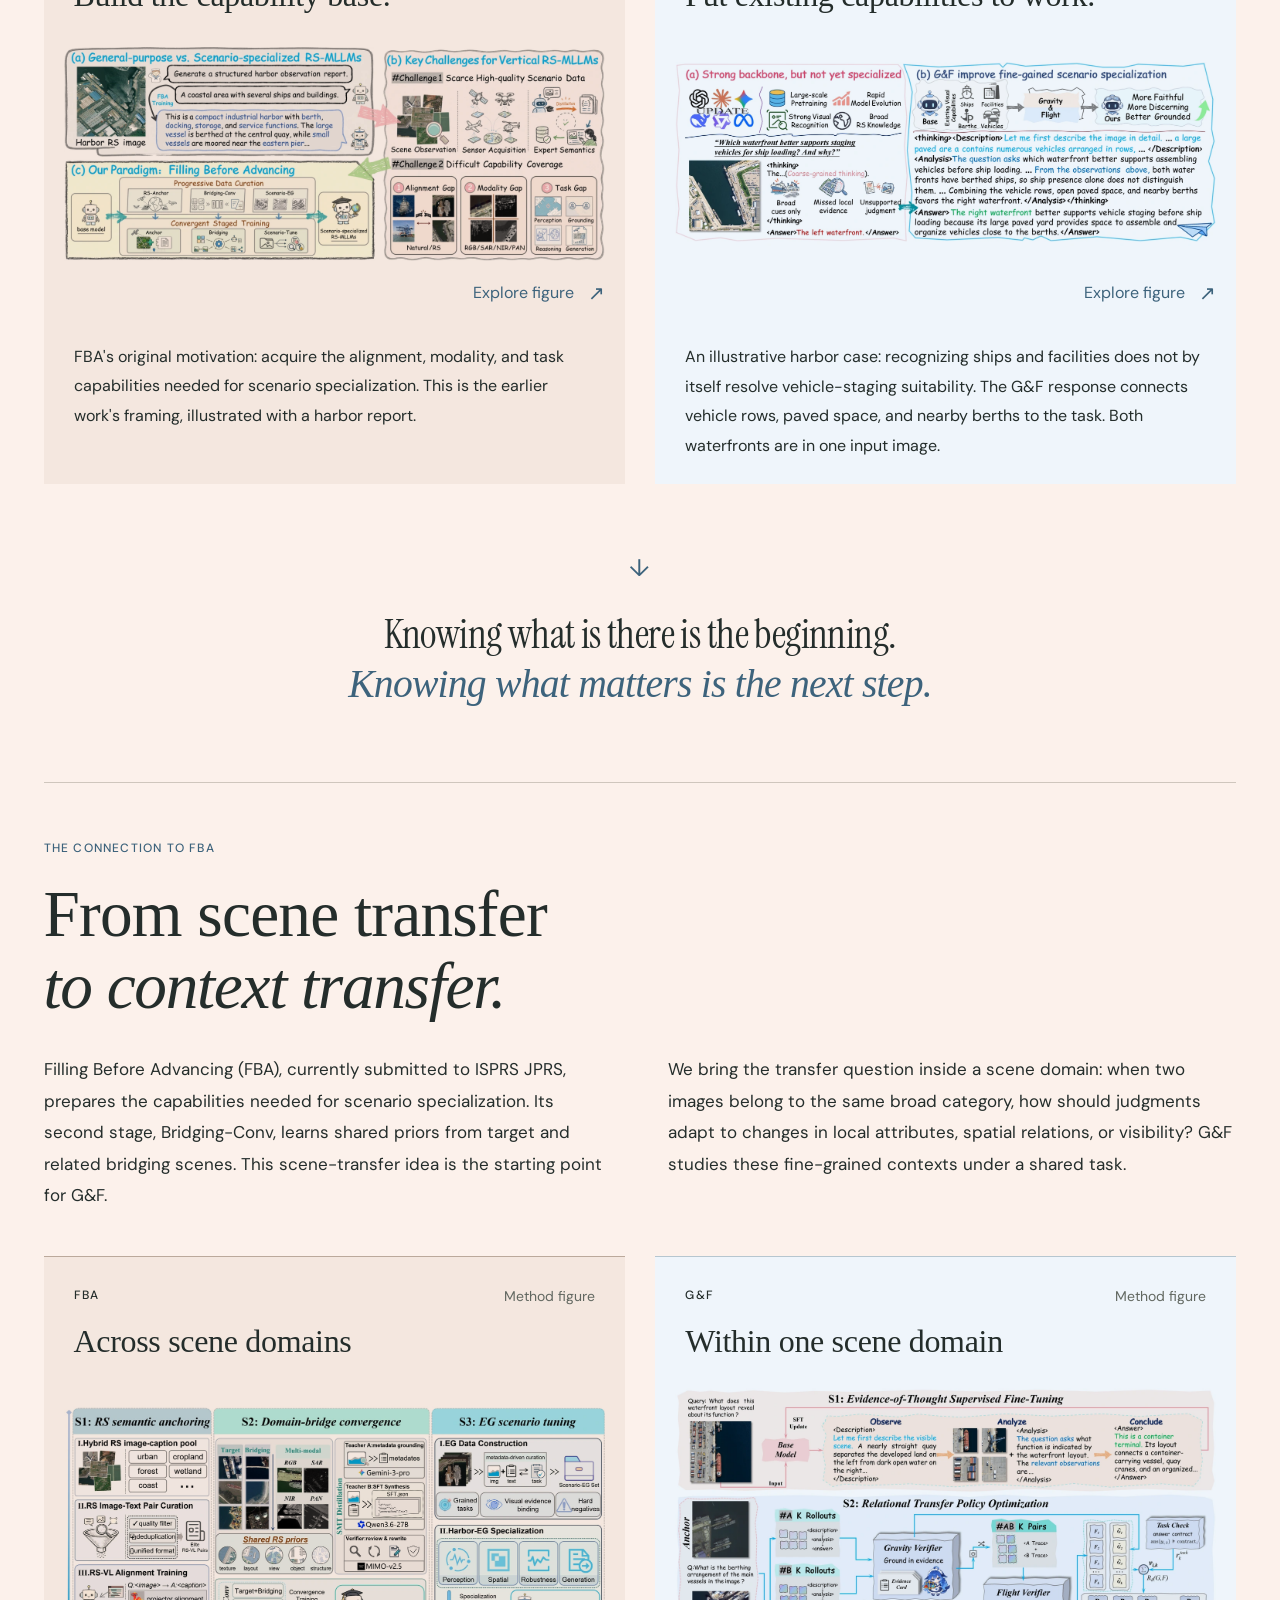
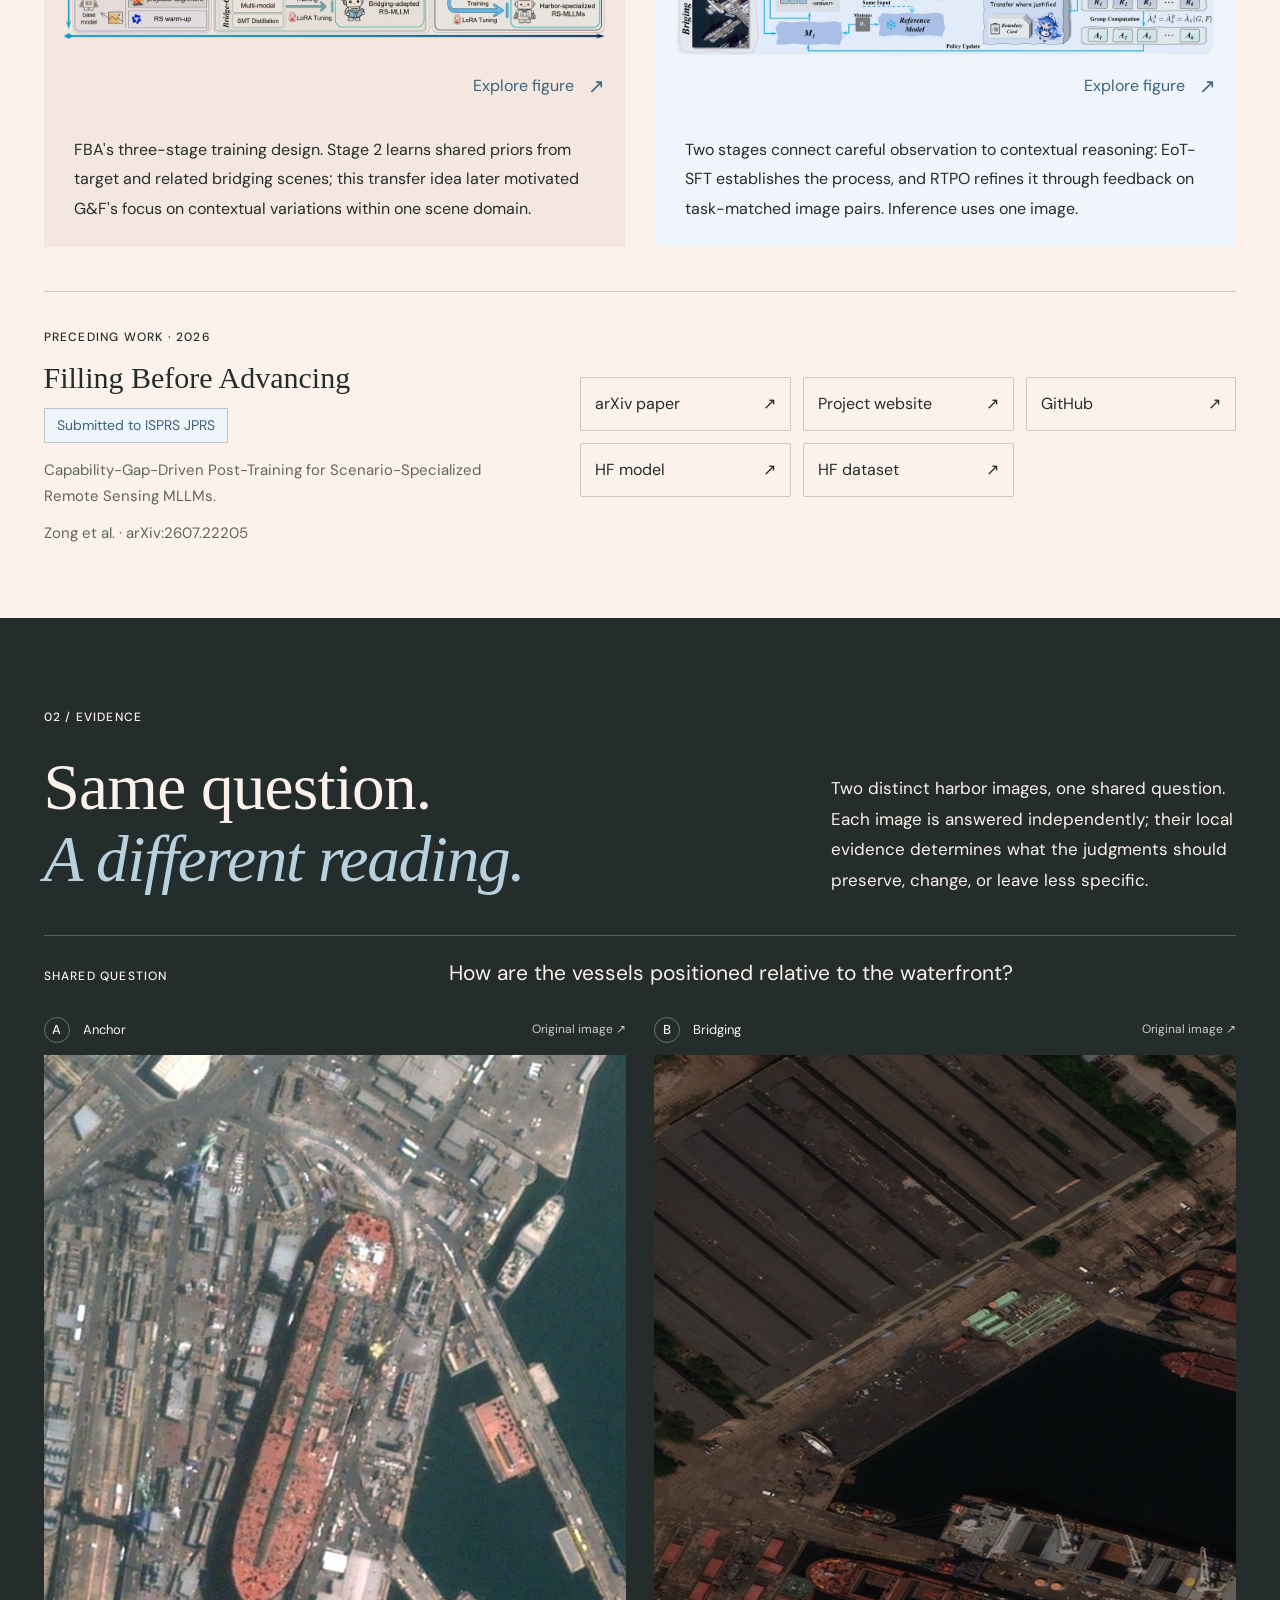
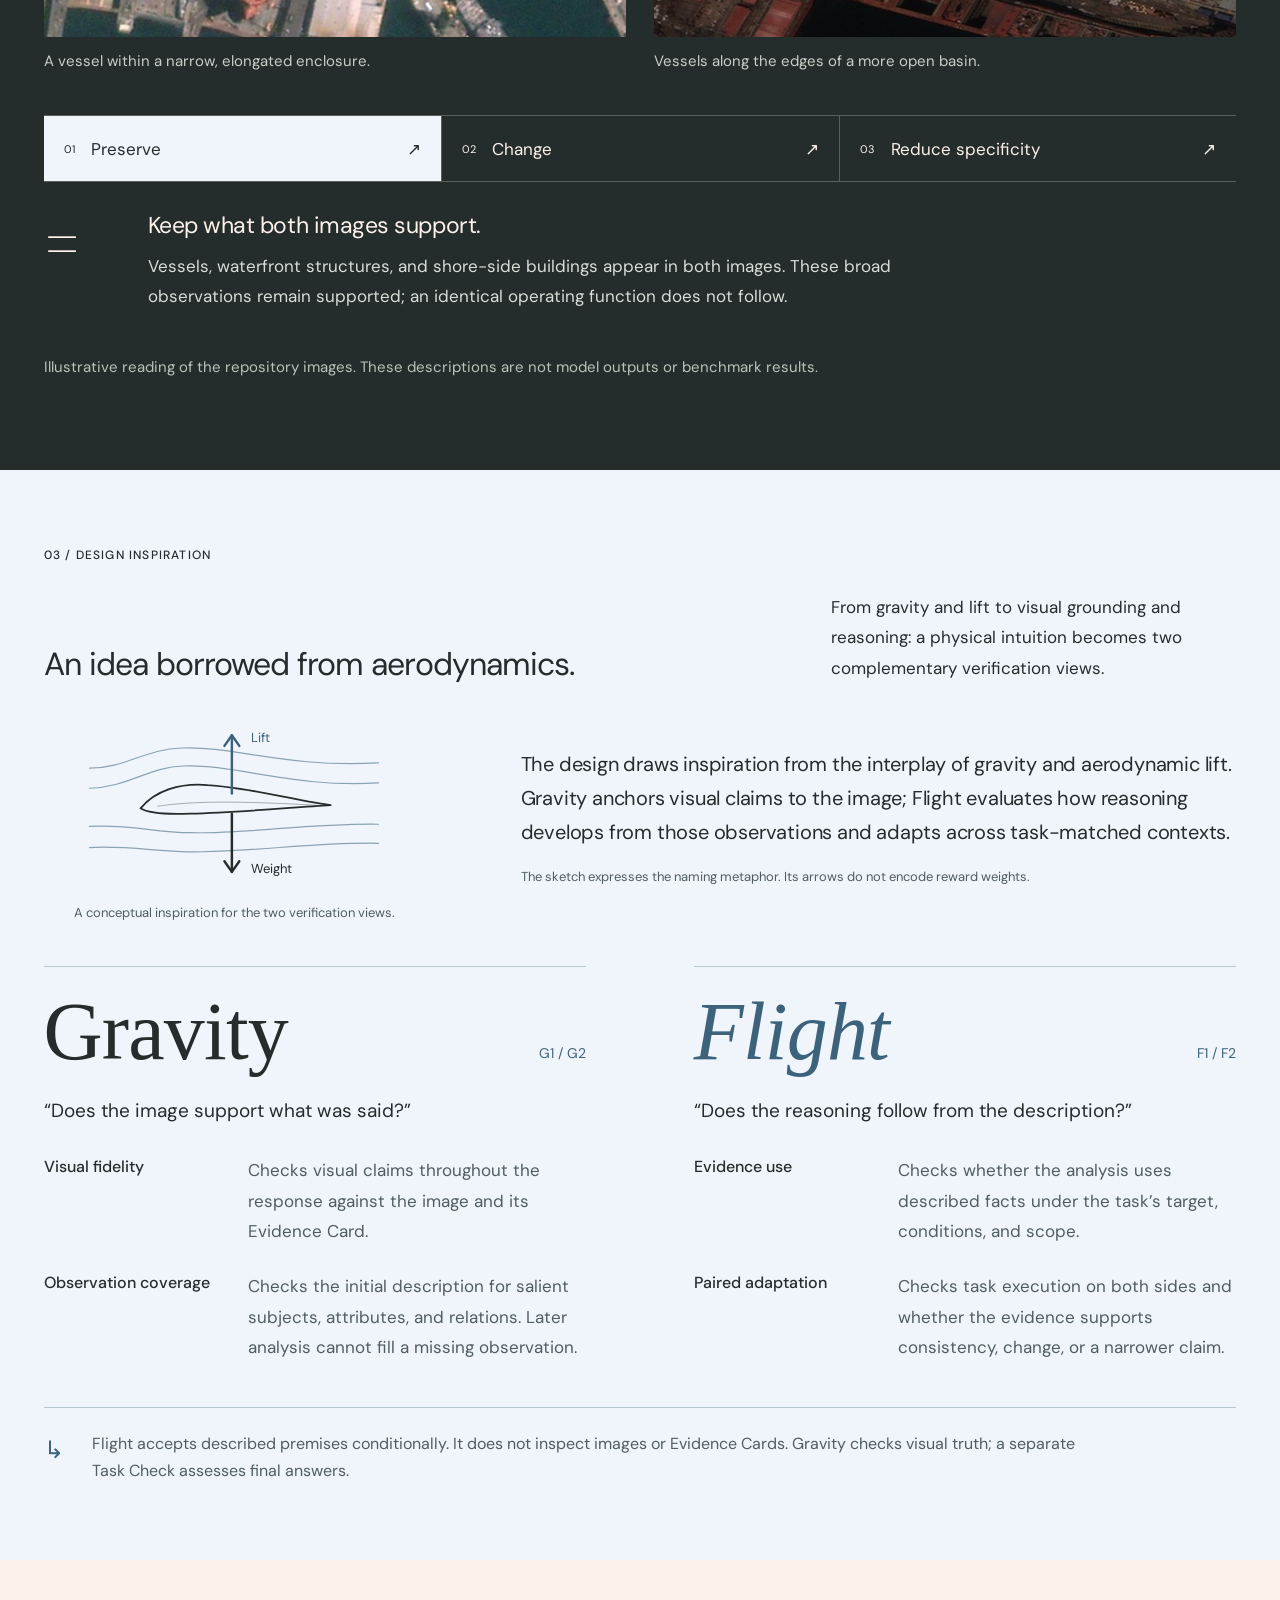
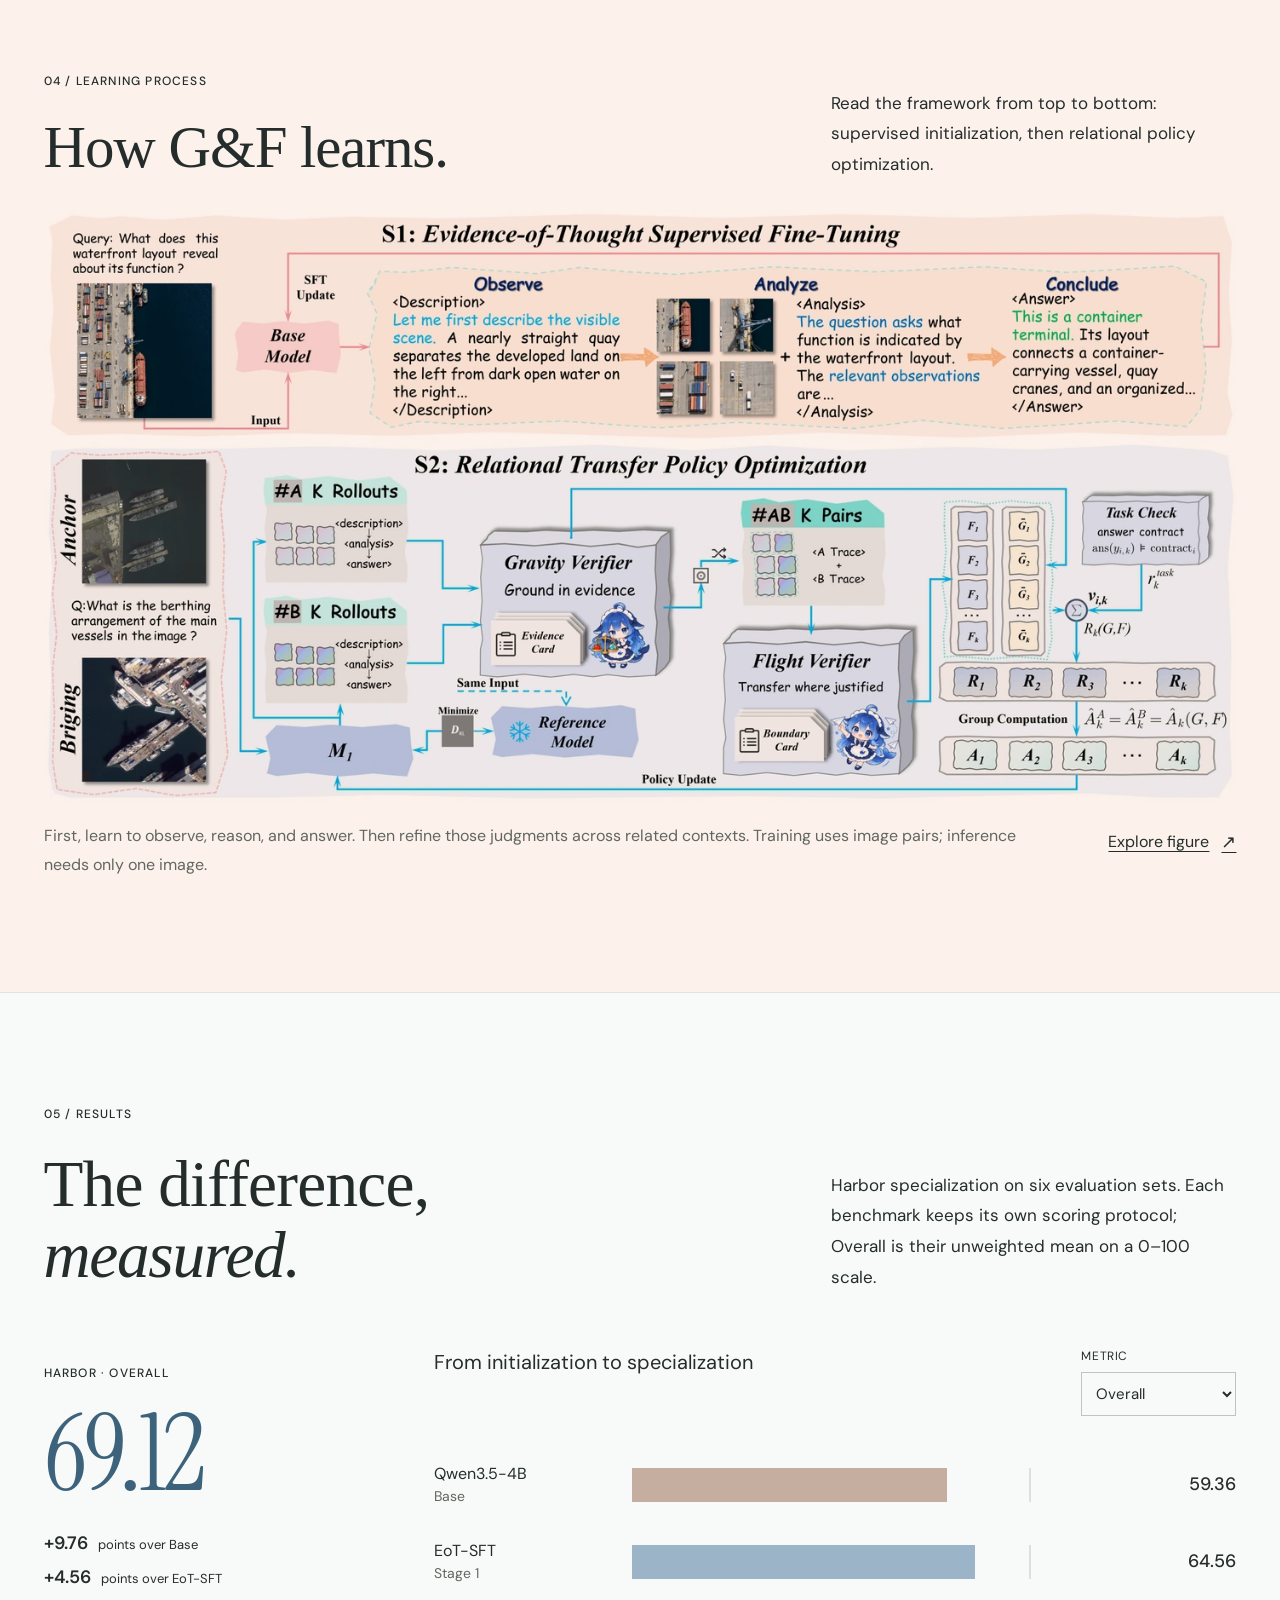
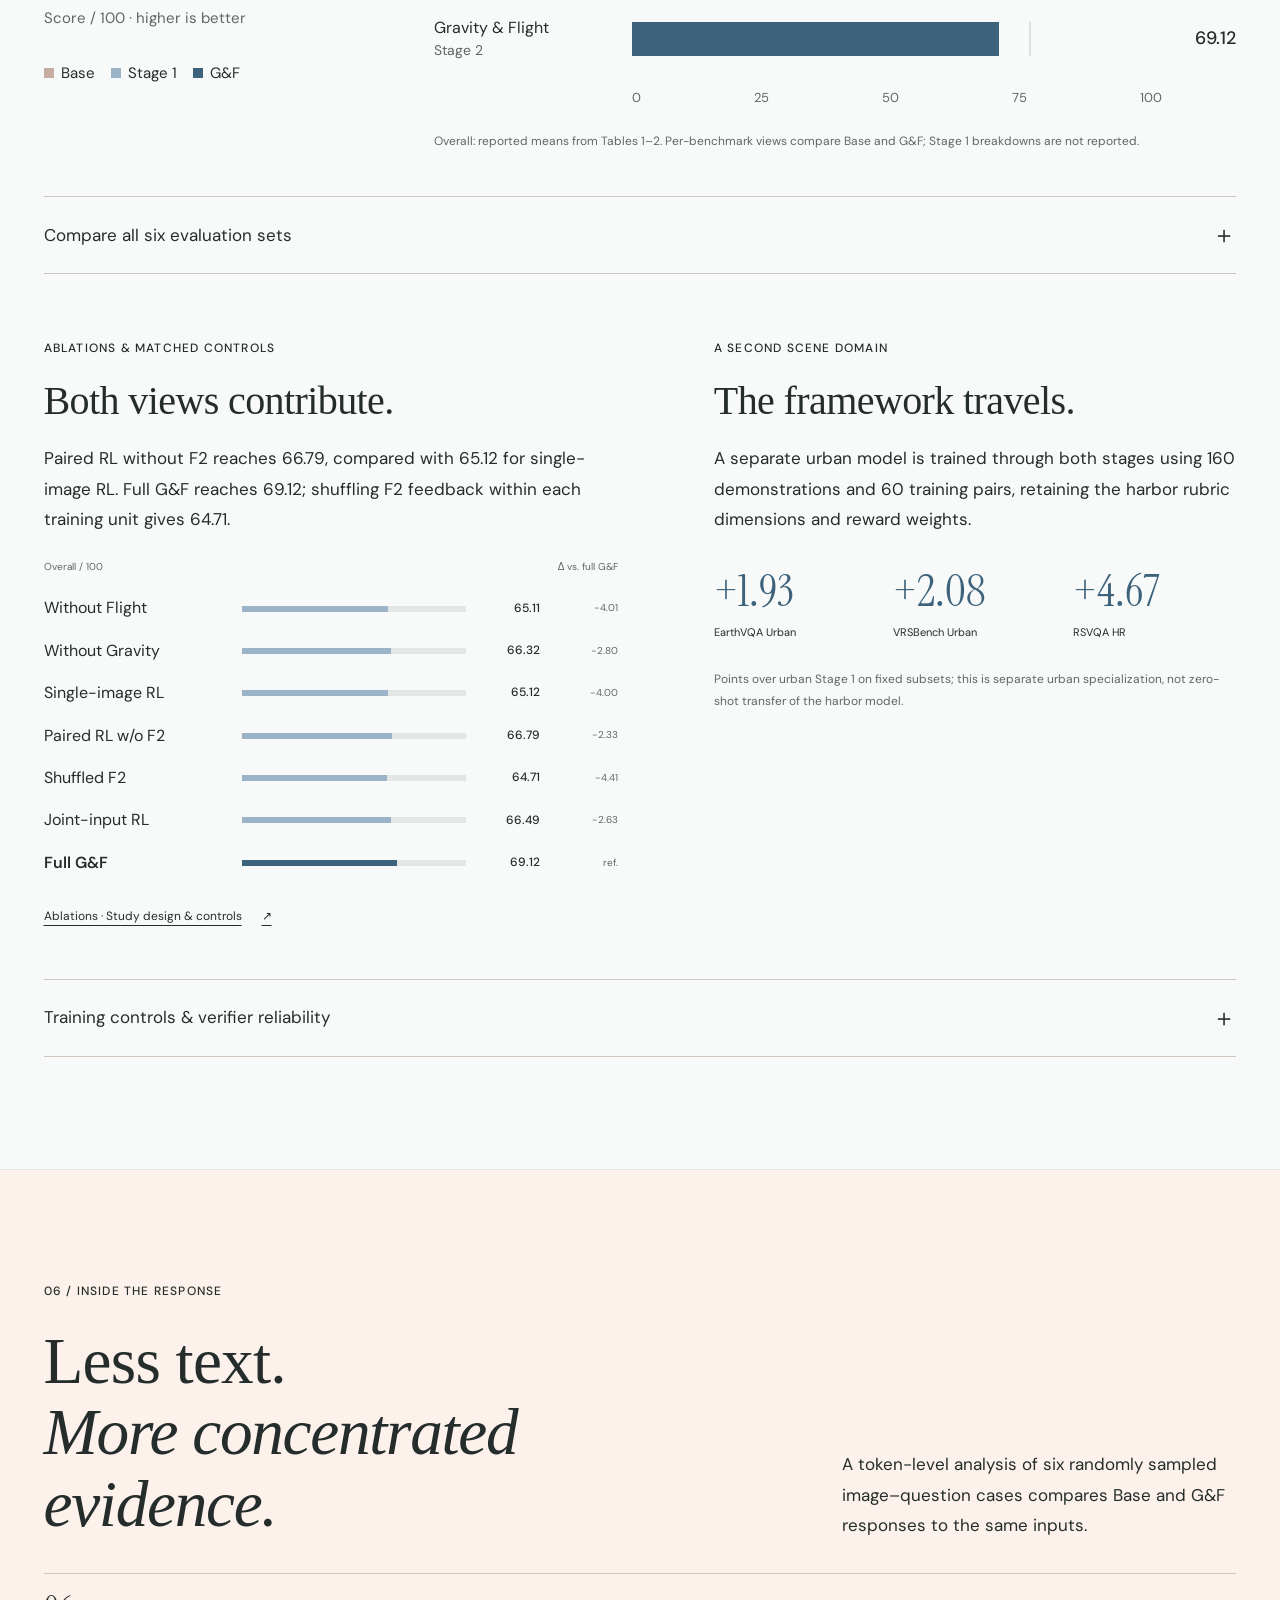
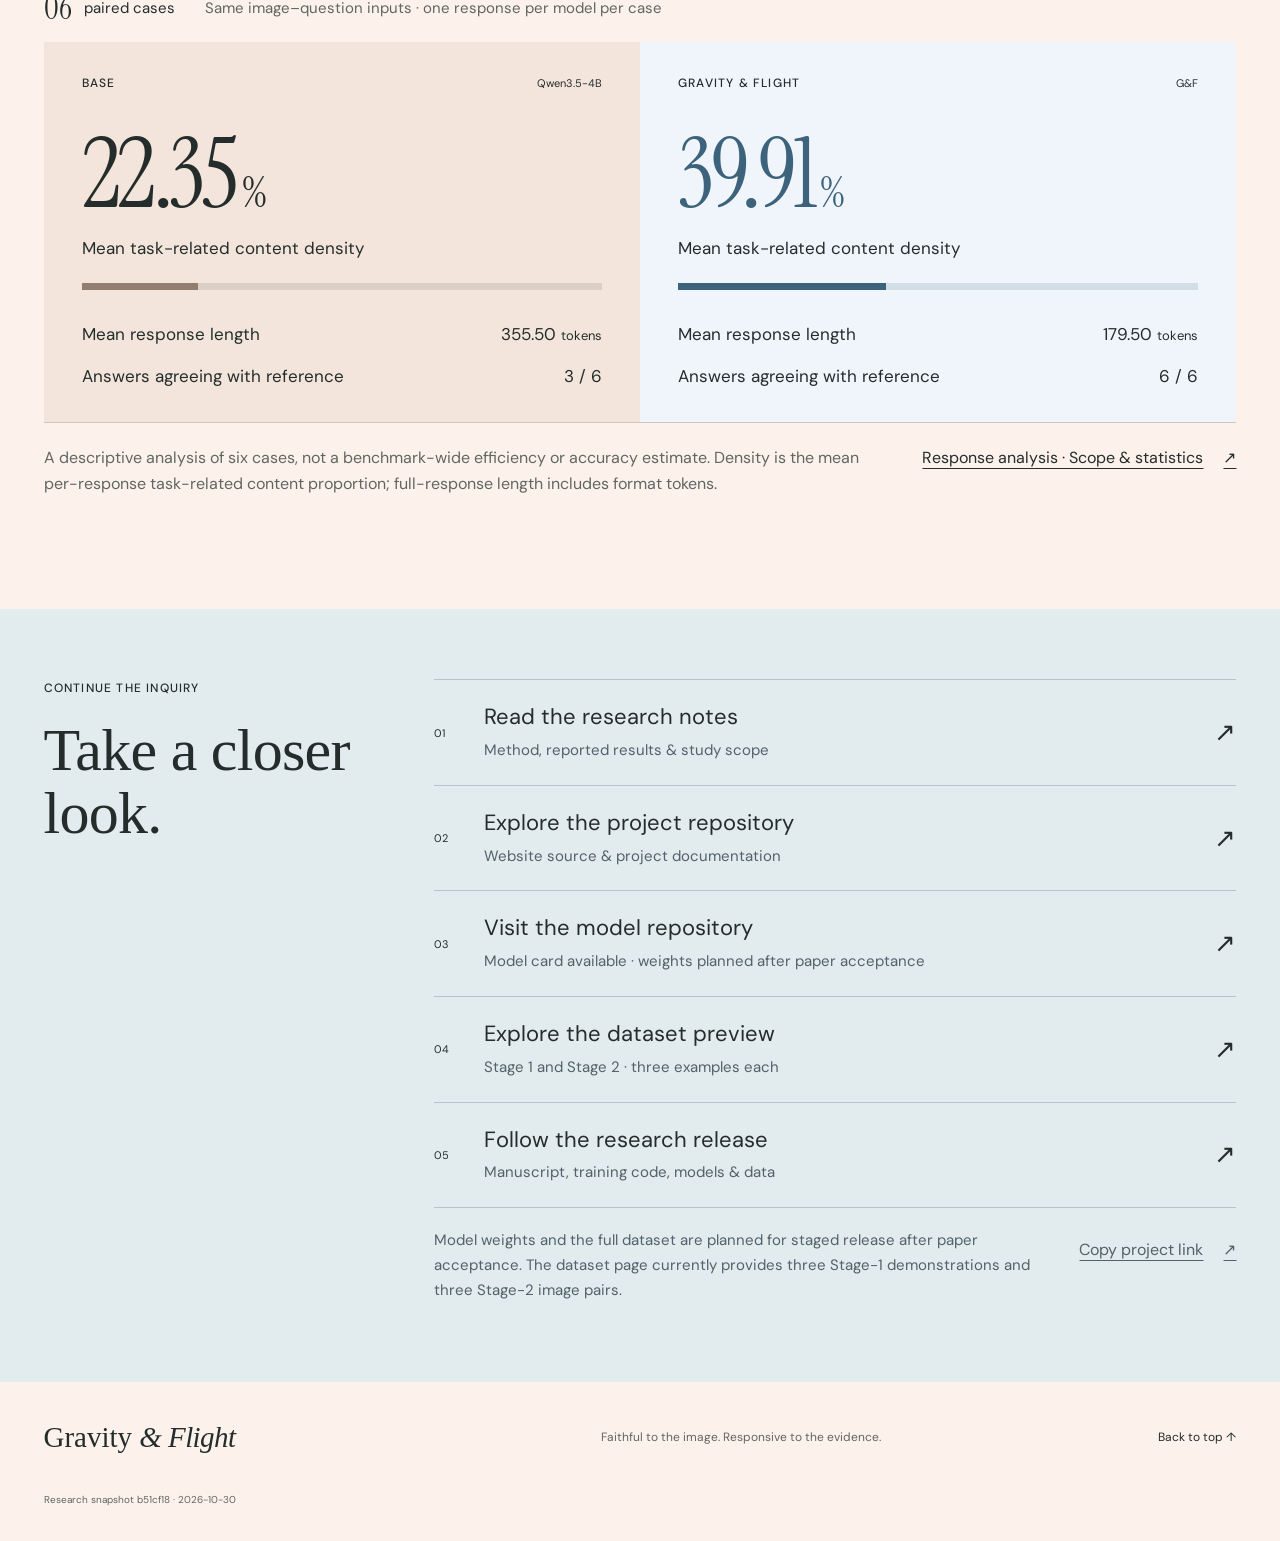
==== commit e7660e57: "Remove standalone research summary strip" ====
--- a/web/index.html
+++ b/web/index.html
@@ -17,9 +17,9 @@
     />
     <meta content="website" property="og:type" />
     <link href="favicon.svg" rel="icon" type="image/svg+xml" />
-    <link href="styles.css?v=2a0e44a2cd29" rel="stylesheet" />
+    <link href="styles.css?v=26b5d8c980b6" rel="stylesheet" />
     <script defer="" src="research-data.js?v=7959934d274e"></script>
-    <script defer="" src="i18n.js?v=b2aaca408ab3"></script>
+    <script defer="" src="i18n.js?v=a22619cfc67f"></script>
     <script defer="" src="main.js?v=83619c453d80"></script>
     <link
       as="font"
@@ -519,42 +519,6 @@
           </nav>
         </aside>
       </section>
-      <section aria-label="Research at a glance" class="numbers-strip">
-        <div class="wrap numbers-grid" data-reveal="">
-          <div>
-            <strong>1,008</strong
-            ><span data-i18n="stats.demos">EoT demonstrations</span
-            ><small
-              ><span data-i18n="stats.images">across 888 images</span></small
-            >
-          </div>
-          <div>
-            <strong>500</strong
-            ><span data-i18n="stats.pairs">Task-matched pairs</span
-            ><small
-              ><span data-i18n="stats.pairImages"
-                >1,000 distinct harbor images</span
-              ></small
-            >
-          </div>
-          <div>
-            <strong>69.12</strong
-            ><span data-i18n="stats.score">Overall score</span
-            ><small
-              ><span data-i18n="stats.scoreNote"
-                >mean across six harbor sets</span
-              ></small
-            >
-          </div>
-          <div>
-            <strong>+9.76<span> pts</span></strong
-            ><span data-i18n="stats.gain">Over the backbone</span
-            ><small
-              ><span data-i18n="stats.gainNote">+4.56 over Stage 1</span></small
-            >
-          </div>
-        </div>
-      </section>
       <section
         aria-labelledby="example-title"
         class="section example-section"
--- a/web/styles.css
+++ b/web/styles.css
@@ -464,41 +464,6 @@
   line-height: 1.9;
 }
 
-.numbers-strip {
-  padding-bottom: 88px;
-}
-.numbers-grid {
-  display: grid;
-  grid-template-columns: repeat(4, minmax(0, 1fr));
-  border-top: 1px solid var(--line);
-  padding-top: 28px;
-  gap: 30px;
-}
-.numbers-grid > div {
-  display: flex;
-  flex-direction: column;
-}
-.numbers-grid strong {
-  font-family: var(--display);
-  font-size: 60px;
-  font-weight: 400;
-  line-height: 1.1;
-  letter-spacing: -0.025em;
-  margin-bottom: 14px;
-}
-.numbers-grid strong > span {
-  font-family: var(--sans);
-  font-size: 15px;
-  letter-spacing: 0;
-}
-.numbers-grid > div > span {
-  font-size: 14px;
-}
-.numbers-grid small {
-  font-size: 12px;
-  color: var(--muted);
-  margin-top: 4px;
-}
 /* Evidence is the photographic heart of the page. */
 .example-section {
   background: var(--ink);
@@ -1444,18 +1409,6 @@
     font-size: 14px;
     flex-basis: 37%;
   }
-  .numbers-grid {
-    gap: 22px;
-  }
-  .numbers-grid strong {
-    font-size: 50px;
-  }
-  .numbers-grid > div > span {
-    font-size: 12px;
-  }
-  .numbers-grid small {
-    font-size: 11px;
-  }
   .question-line {
     grid-template-columns: 1fr 2fr;
     gap: 24px;
@@ -1745,25 +1698,6 @@
     line-height: 1.8;
   }
 
-  .numbers-strip {
-    padding-bottom: 60px;
-  }
-  .numbers-grid {
-    grid-template-columns: repeat(2, minmax(0, 1fr));
-    gap: 30px 22px;
-    padding-top: 25px;
-  }
-  .numbers-grid strong {
-    font-size: 50px;
-    margin-bottom: 9px;
-  }
-  .numbers-grid > div > span {
-    font-size: 12px;
-  }
-  .numbers-grid small {
-    font-size: 10px;
-    line-height: 1.6;
-  }
   .section-heading {
     display: block;
     margin-bottom: 32px;
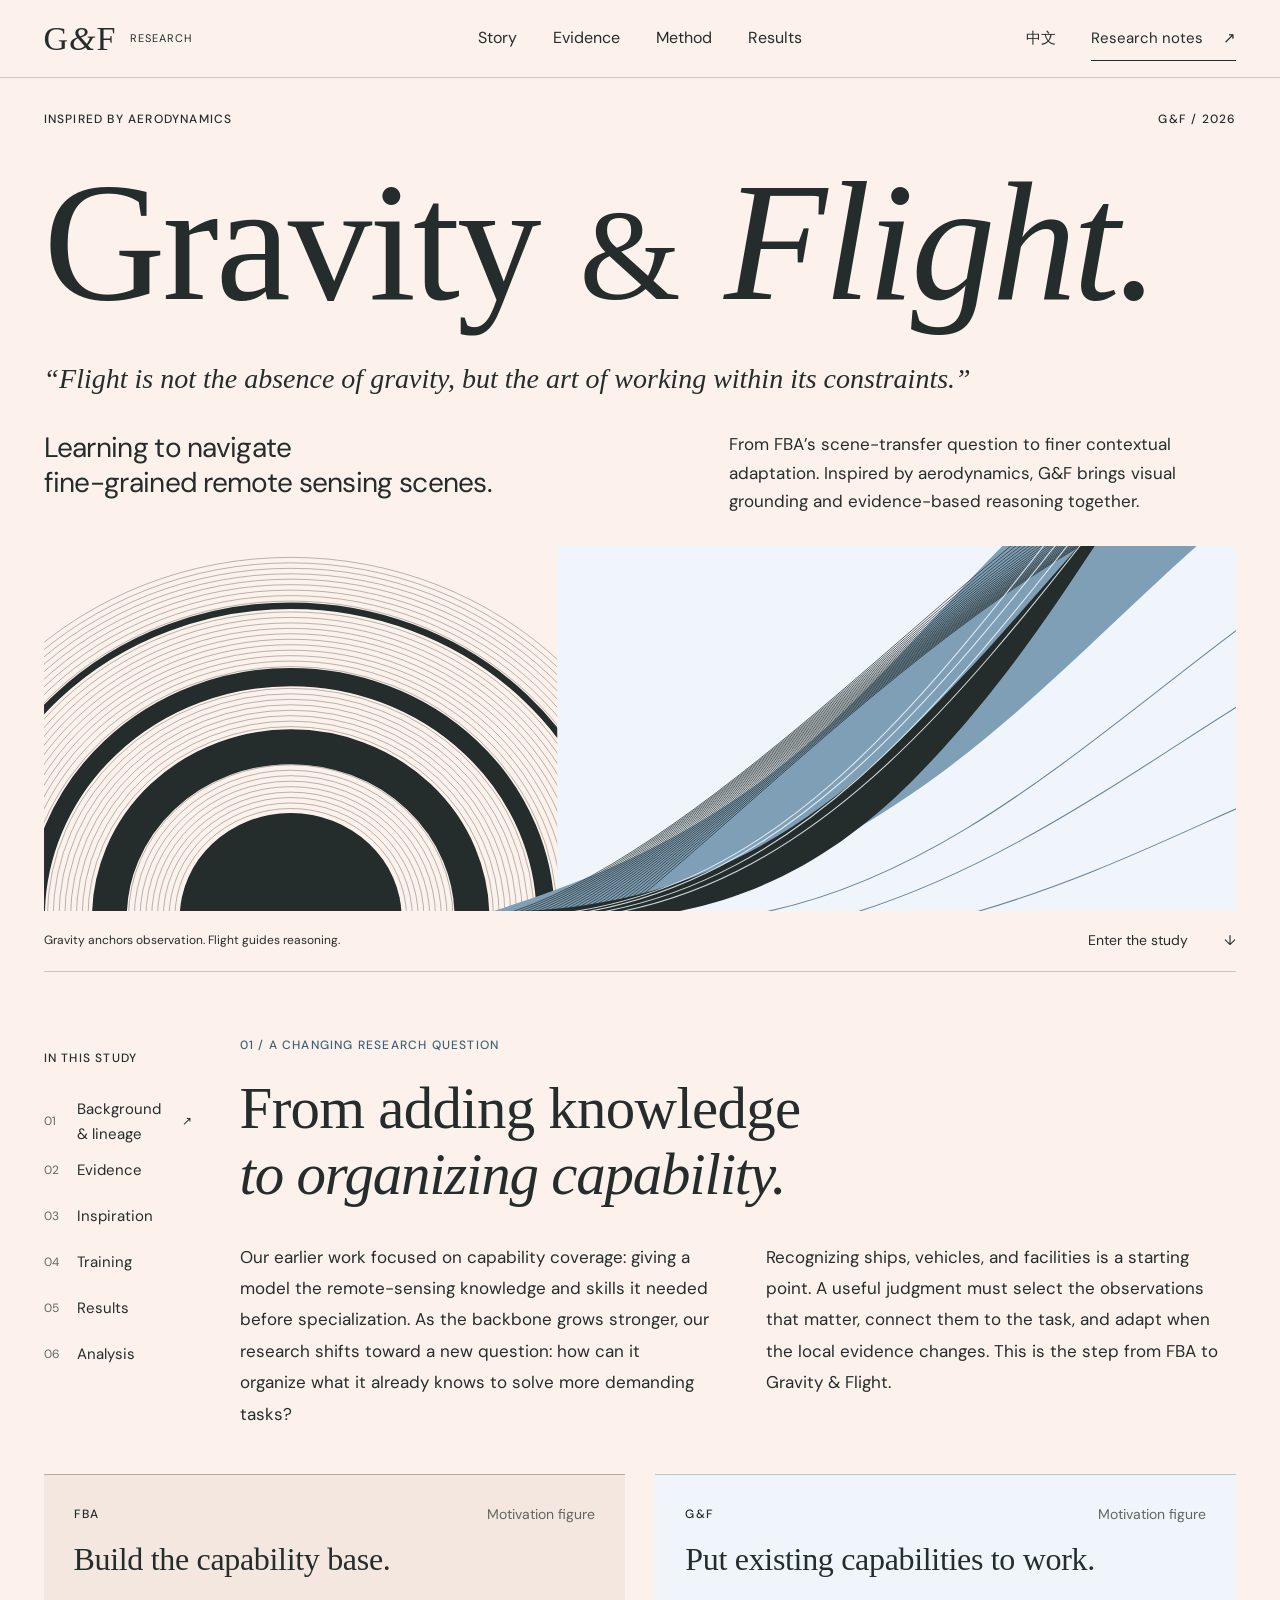
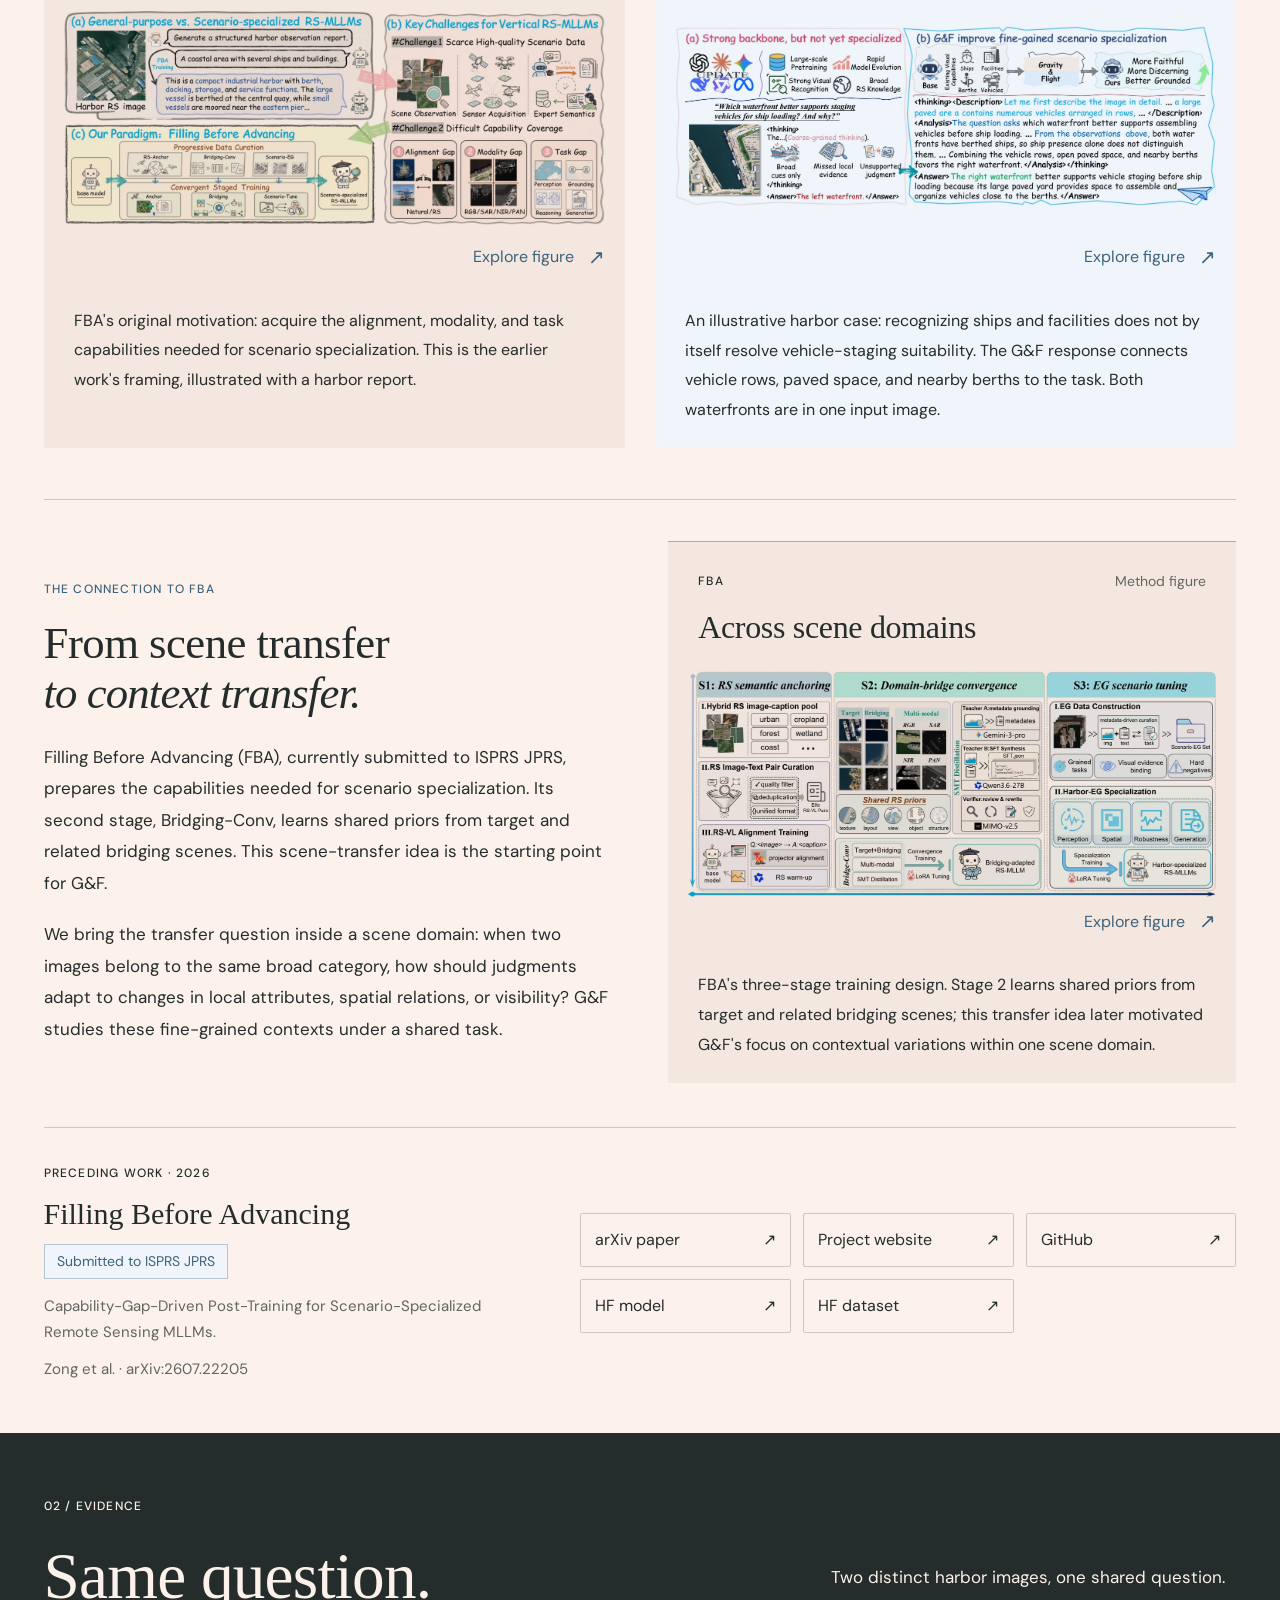
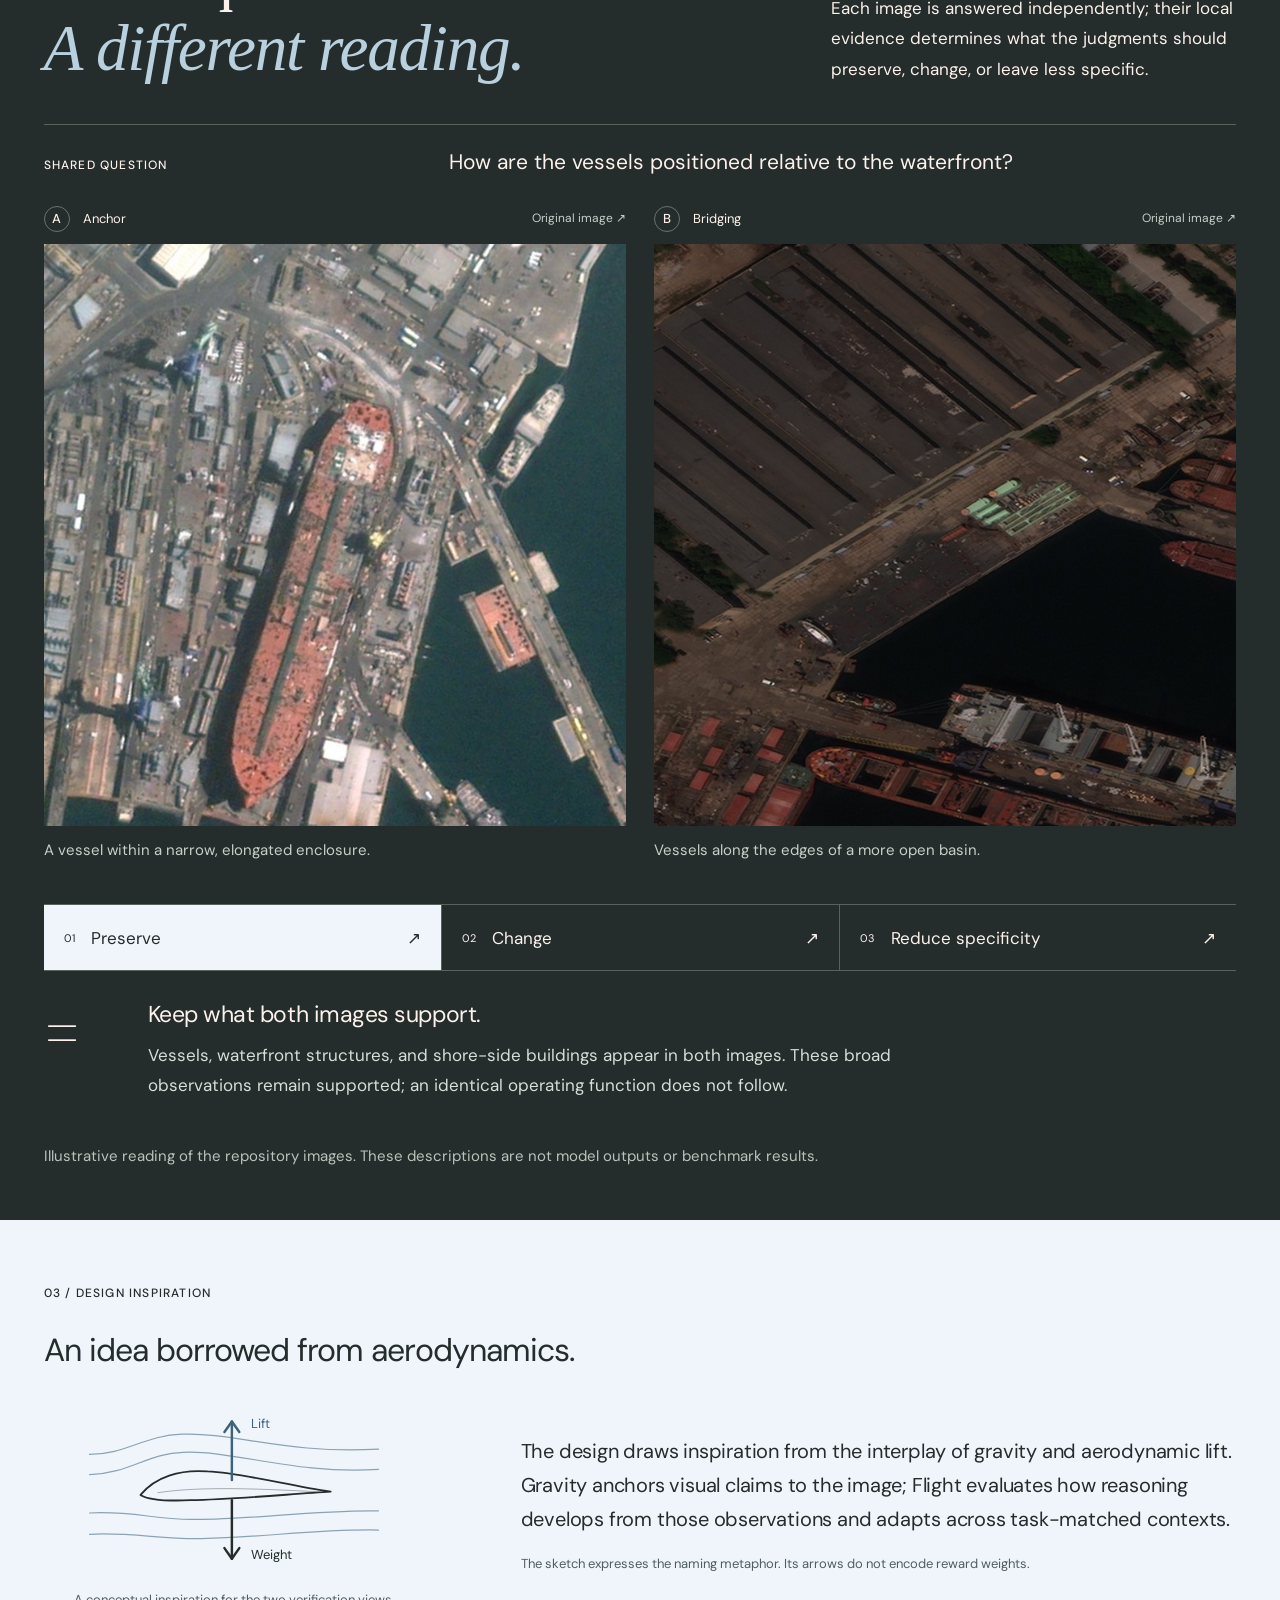
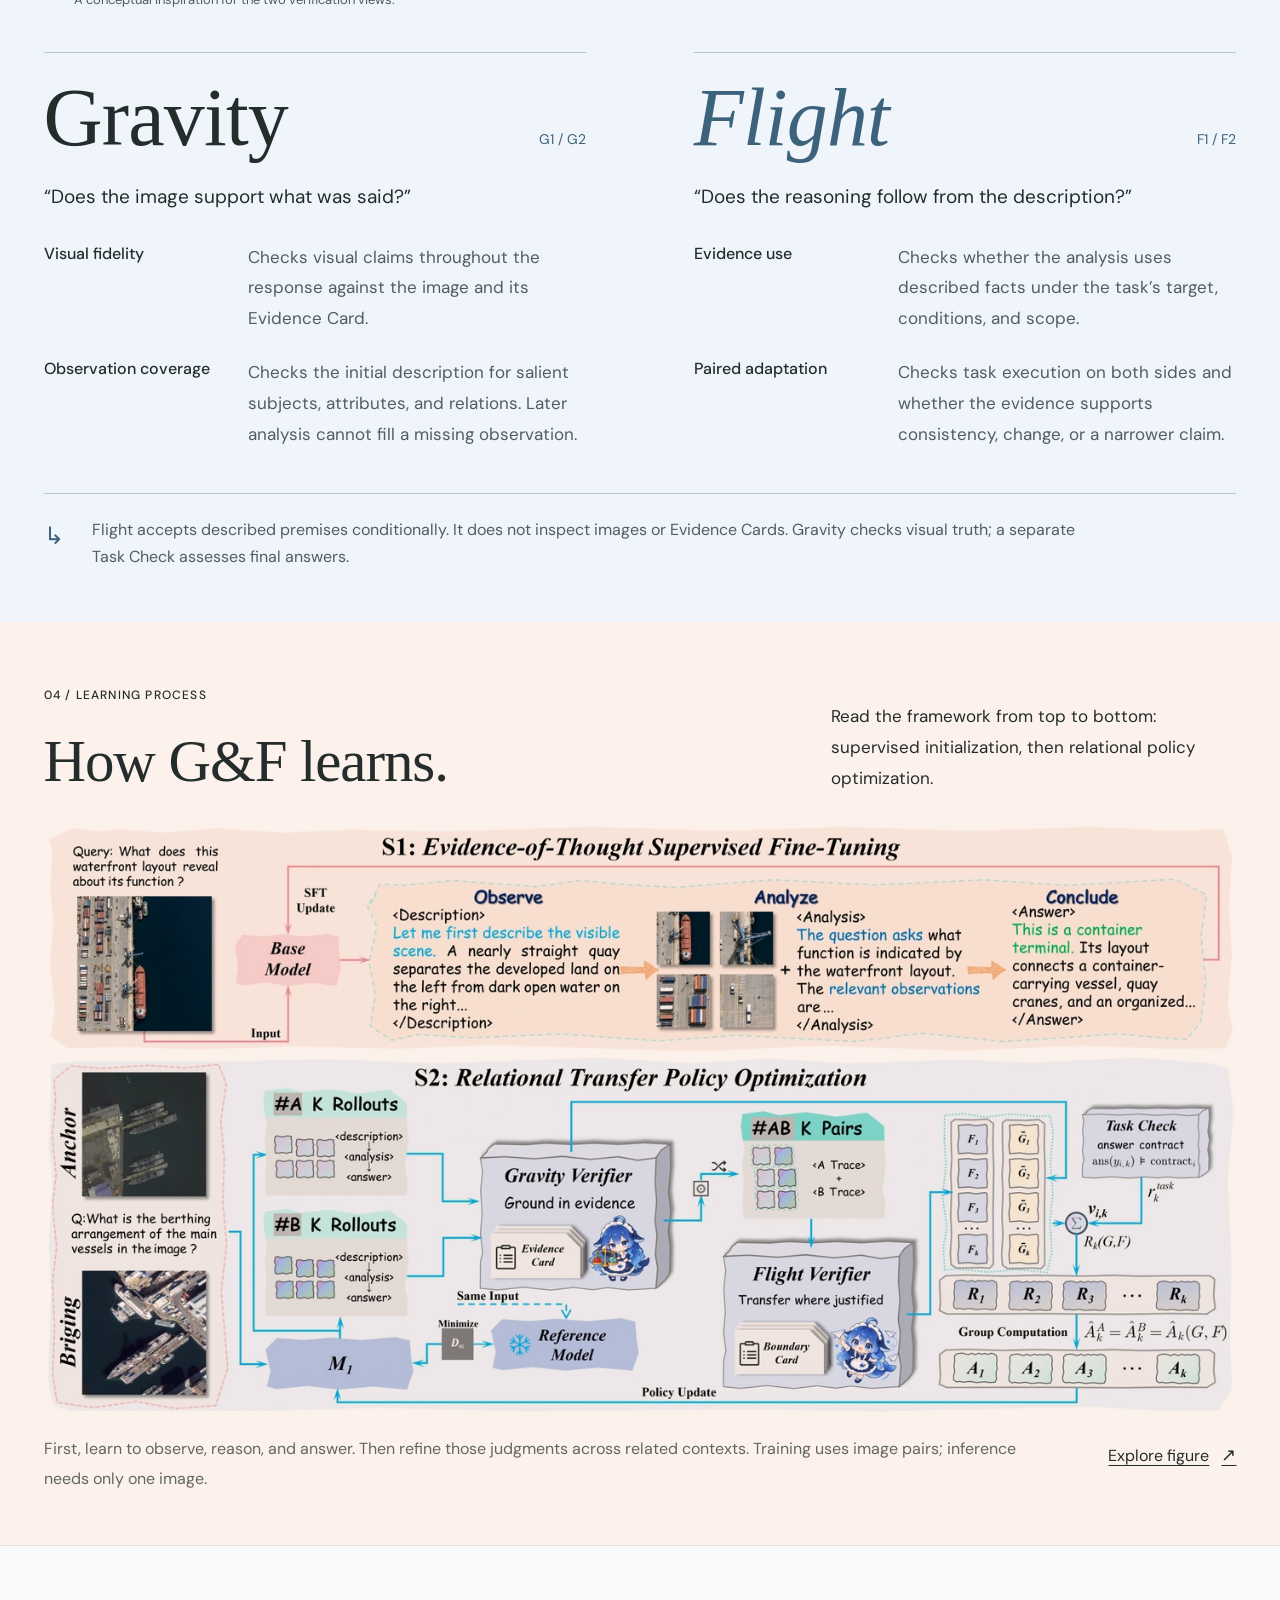
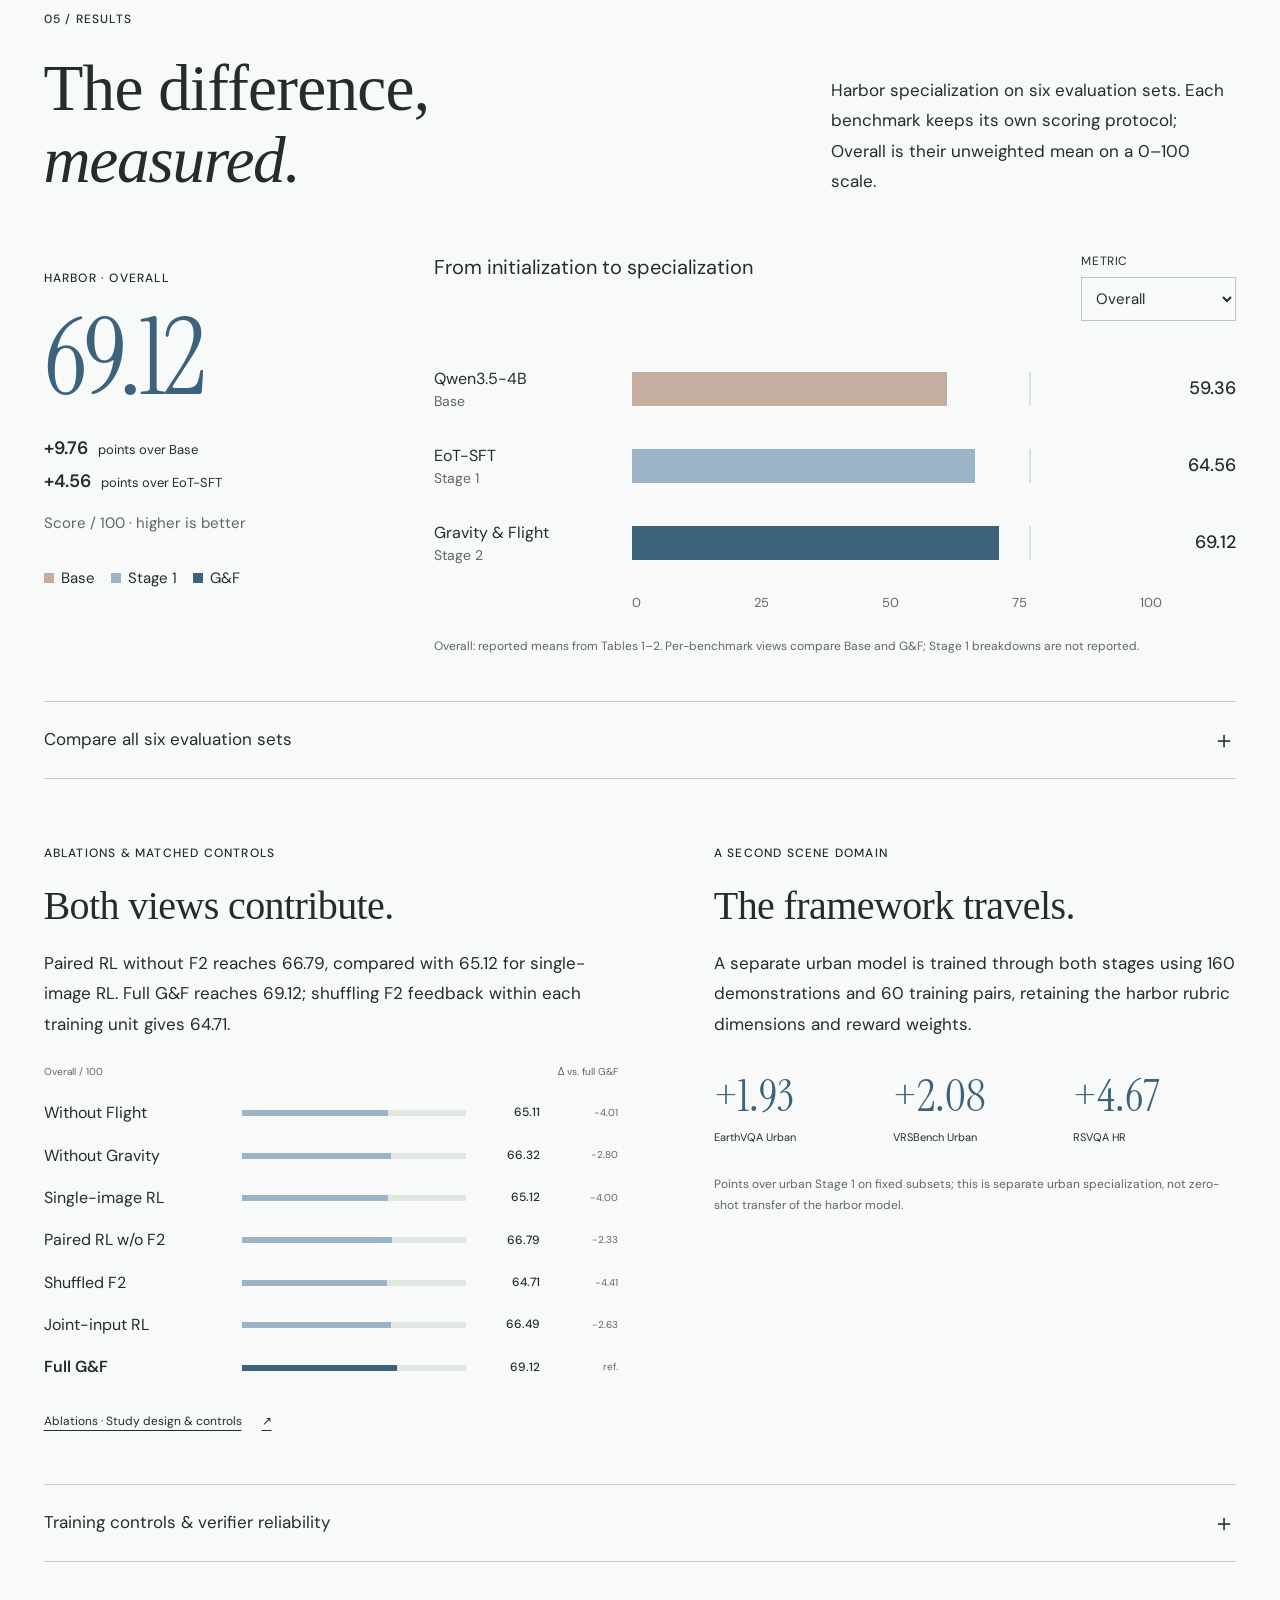
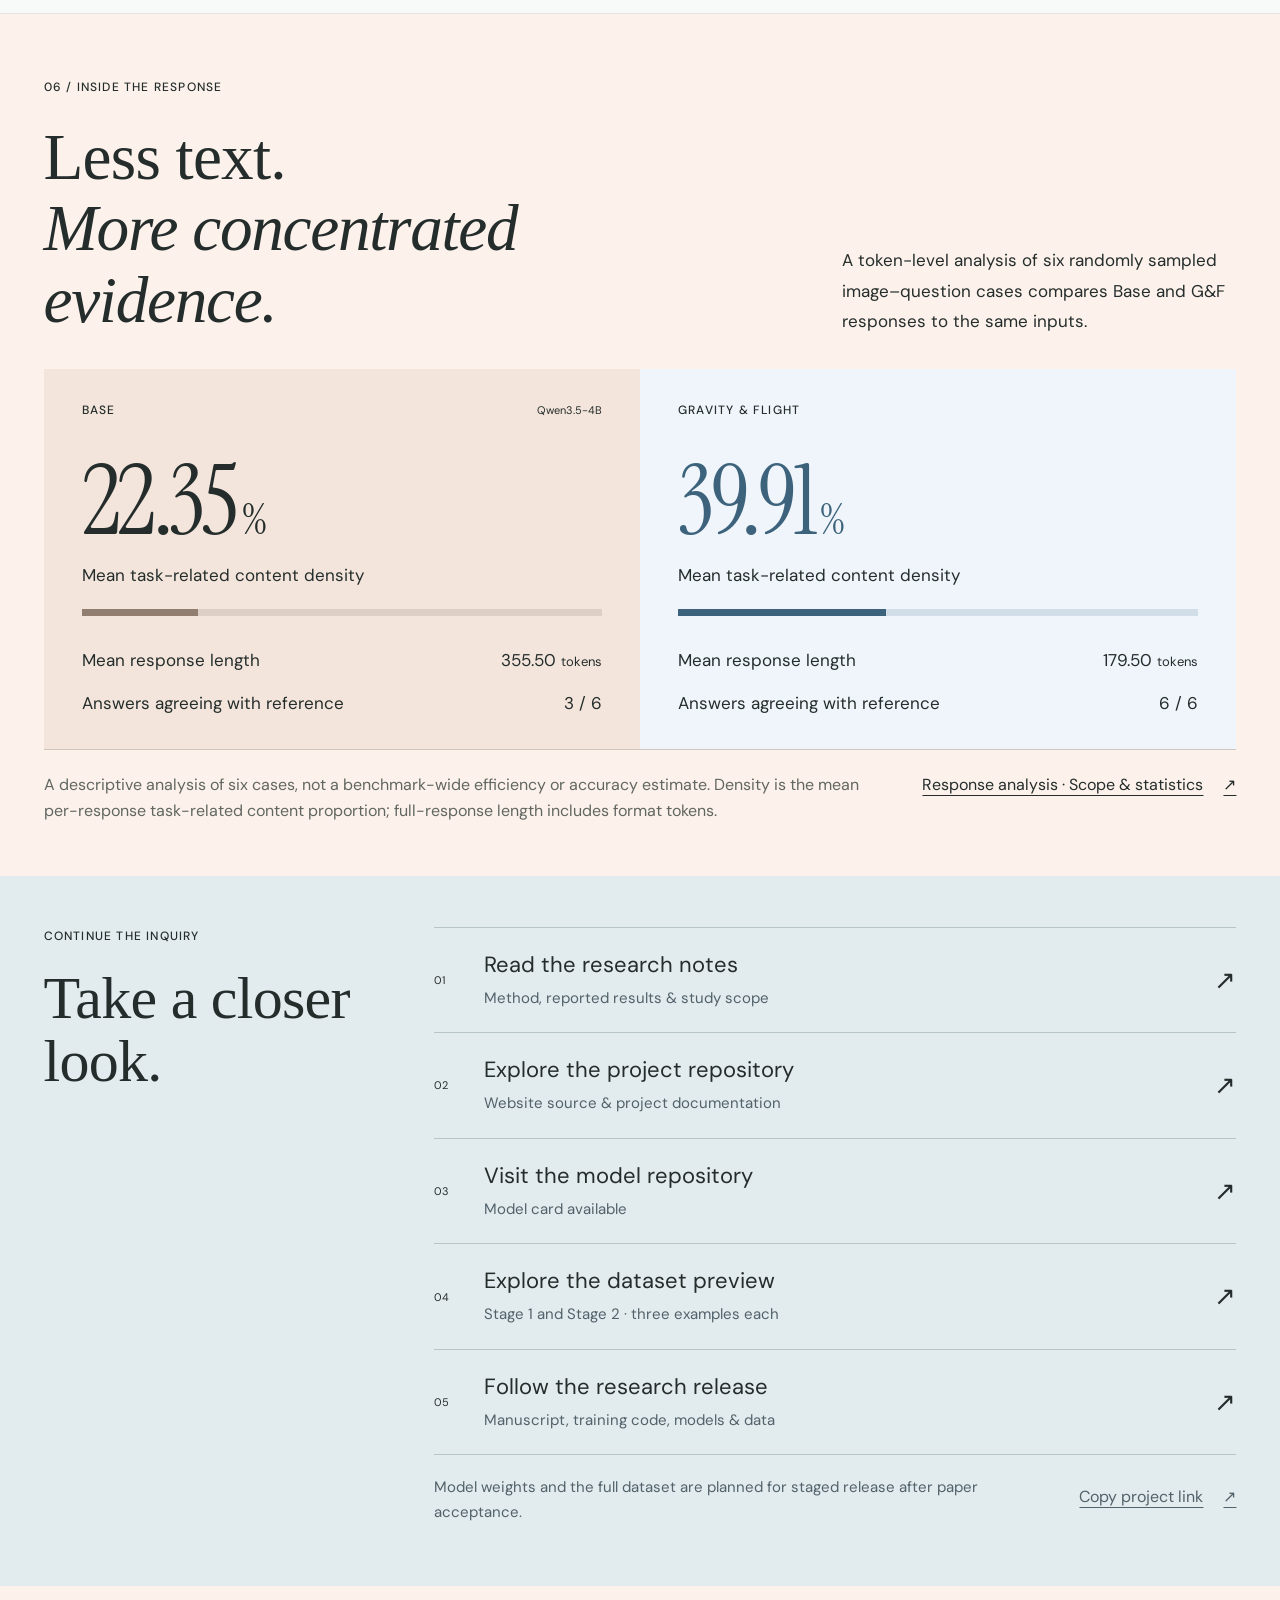
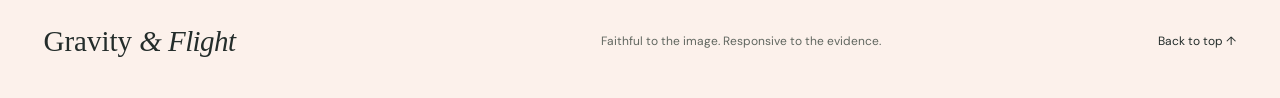
==== commit 7c6b4e01: "Streamline chapter transitions and repeated content" ====
--- a/web/index.html
+++ b/web/index.html
@@ -17,9 +17,9 @@
     />
     <meta content="website" property="og:type" />
     <link href="favicon.svg" rel="icon" type="image/svg+xml" />
-    <link href="styles.css?v=26b5d8c980b6" rel="stylesheet" />
+    <link href="styles.css?v=abf7cdc8716a" rel="stylesheet" />
     <script defer="" src="research-data.js?v=7959934d274e"></script>
-    <script defer="" src="i18n.js?v=a22619cfc67f"></script>
+    <script defer="" src="i18n.js?v=ae287c4880eb"></script>
     <script defer="" src="main.js?v=83619c453d80"></script>
     <link
       as="font"
@@ -317,39 +317,31 @@
             </figcaption>
           </figure>
         </div>
-        <div class="story-interlude" data-reveal="">
-          <span aria-hidden="true" class="story-connector">↓</span>
-          <p data-i18n="background.bridge">
-            Knowing what is there is the beginning.<br /><em
-              >Knowing what matters is the next step.</em
-            >
-          </p>
-        </div>
-        <div class="lineage-intro" data-reveal="">
-          <p class="eyebrow story-kicker" data-i18n="lineage.label">
-            The connection to FBA
-          </p>
-          <h2 data-i18n="story.title" id="lineage-title">
-            From scene transfer<br /><em>to context transfer.</em>
-          </h2>
-          <div class="prose-columns">
-            <p data-i18n="story.body1">
-              Filling Before Advancing (FBA), currently submitted to ISPRS JPRS,
-              prepares the capabilities needed for scenario specialization. Its
-              second stage, Bridging-Conv, learns shared priors from target and
-              related bridging scenes. This scene-transfer idea is the starting
-              point for G&amp;F.
+        <div class="lineage-spread">
+          <div class="lineage-intro" data-reveal="">
+            <p class="eyebrow story-kicker" data-i18n="lineage.label">
+              The connection to FBA
             </p>
-            <p data-i18n="story.body2">
-              We bring the transfer question inside a scene domain: when two
-              images belong to the same broad category, how should judgments
-              adapt to changes in local attributes, spatial relations, or
-              visibility? G&amp;F studies these fine-grained contexts under a
-              shared task.
-            </p>
-          </div>
-        </div>
-        <div class="paper-grid method-figures">
+            <h2 data-i18n="story.title" id="lineage-title">
+              From scene transfer<br /><em>to context transfer.</em>
+            </h2>
+            <div class="prose-columns">
+              <p data-i18n="story.body1">
+                Filling Before Advancing (FBA), currently submitted to ISPRS
+                JPRS, prepares the capabilities needed for scenario
+                specialization. Its second stage, Bridging-Conv, learns shared
+                priors from target and related bridging scenes. This
+                scene-transfer idea is the starting point for G&amp;F.
+              </p>
+              <p data-i18n="story.body2">
+                We bring the transfer question inside a scene domain: when two
+                images belong to the same broad category, how should judgments
+                adapt to changes in local attributes, spatial relations, or
+                visibility? G&amp;F studies these fine-grained contexts under a
+                shared task.
+              </p>
+            </div>
+          </div>
           <figure
             aria-labelledby="fba-method-title"
             class="paper-card paper-fba"
@@ -402,60 +394,6 @@
                 from target and related bridging scenes; this transfer idea
                 later motivated G&amp;F's focus on contextual variations within
                 one scene domain.
-              </p>
-            </figcaption>
-          </figure>
-          <figure
-            aria-labelledby="gf-method-title"
-            class="paper-card paper-gf"
-            data-reveal=""
-          >
-            <header class="paper-card-head">
-              <div class="paper-meta">
-                <span class="eyebrow">G&amp;F</span
-                ><span data-i18n="figure.method">Method figure</span>
-              </div>
-              <h3
-                data-figure-title=""
-                data-i18n="lineage.gfTitle"
-                id="gf-method-title"
-              >
-                Within one scene domain
-              </h3>
-            </header>
-            <a
-              class="paper-frame"
-              data-figure=""
-              data-figure-height="1392"
-              data-figure-width="2800"
-              href="assets/papers/gf-method.webp?v=e5f2a7eee558"
-              rel="noopener noreferrer"
-              target="_blank"
-            >
-              <img
-                alt="G&amp;F training overview: supervised observation, analysis, and answer; independent Anchor and Bridging rollouts; separate verification views; additive pair rewards, shared advantages, and a frozen reference."
-                data-i18n-alt="paper.gfMethodAlt"
-                decoding="async"
-                height="1392"
-                loading="lazy"
-                sizes="(min-width: 2400px) 1040px, (min-width: 761px) calc((100vw - 144px) / 2), calc(100vw - 72px)"
-                src="assets/papers/gf-method-1400.webp?v=75acef40ec96"
-                srcset="
-                  assets/papers/gf-method-1400.webp?v=75acef40ec96 1400w,
-                  assets/papers/gf-method.webp?v=e5f2a7eee558      2800w
-                "
-                width="2800"
-              />
-              <span class="paper-zoom-hint"
-                ><span data-i18n="figure.enlarge">Explore figure</span
-                ><span aria-hidden="true">↗</span></span
-              ></a
-            >
-            <figcaption>
-              <p class="paper-caption" data-i18n="paper.gfMethodCaption">
-                Two stages connect careful observation to contextual reasoning:
-                EoT-SFT establishes the process, and RTPO refines it through
-                feedback on task-matched image pairs. Inference uses one image.
               </p>
             </figcaption>
           </figure>
@@ -722,10 +660,6 @@
                 >An idea borrowed from aerodynamics.</span
               >
             </h2>
-            <p class="section-lead" data-i18n="forces.lead">
-              From gravity and lift to visual grounding and reasoning: a
-              physical intuition becomes two complementary verification views.
-            </p>
           </div>
           <div class="aero-inspiration" data-reveal="">
             <figure aria-labelledby="aero-sketch-caption" class="aero-sketch">
@@ -1389,18 +1323,6 @@
             compares Base and G&amp;F responses to the same inputs.
           </p>
         </div>
-        <div class="analysis-meta">
-          <span class="sample-count"
-            ><strong>06</strong
-            ><span data-i18n="token.sampleCases">paired cases</span></span
-          >
-          <p>
-            <span data-i18n="token.sampleScope"
-              >Same image–question inputs · one response per model per
-              case</span
-            >
-          </p>
-        </div>
         <div class="token-comparison" data-reveal="">
           <article class="token-base">
             <div class="token-heading">
@@ -1428,8 +1350,7 @@
           </article>
           <article class="token-gf">
             <div class="token-heading">
-              <span class="eyebrow">Gravity &amp; Flight</span
-              ><span>G&amp;F</span>
+              <span class="eyebrow">Gravity &amp; Flight</span>
             </div>
             <div class="density-value">39.91<span>%</span></div>
             <p data-i18n="token.density">Mean task-related content density</p>
@@ -1516,9 +1437,7 @@
               ><span>03</span>
               <div>
                 <h3 data-i18n="resources.model">Visit the model repository</h3>
-                <p data-i18n="resources.modelDetail">
-                  Model card available · weights planned after paper acceptance
-                </p>
+                <p data-i18n="resources.modelDetail">Model card available</p>
               </div>
               <span aria-hidden="true">↗</span></a
             ><a
@@ -1554,8 +1473,7 @@
           <div class="resource-note">
             <p data-i18n="resources.access">
               Model weights and the full dataset are planned for staged release
-              after paper acceptance. The dataset page currently provides three
-              Stage-1 demonstrations and three Stage-2 image pairs.
+              after paper acceptance.
             </p>
             <button class="text-link" hidden="" id="copy-link" type="button">
               <span data-i18n="resources.copy">Copy project link</span>
@@ -1571,16 +1489,6 @@
         Faithful to the image. Responsive to the evidence.
       </p>
       <a href="#top"><span data-i18n="footer.top">Back to top</span> ↑</a>
-      <div class="version-note">
-        <span data-i18n="footer.version">Research snapshot</span>
-        <a
-          href="https://github.com/Z0ngL1ng/Gravity-and-Flight/blob/main/docs/RESEARCH.md#source-of-truth"
-          rel="noopener noreferrer"
-          target="_blank"
-          >b51cf18</a
-        >
-        · 2026-10-30
-      </div>
     </footer>
     <dialog
       aria-describedby="figure-viewer-caption"
--- a/web/styles.css
+++ b/web/styles.css
@@ -26,6 +26,8 @@
   --header-height: 78px;
   --gutter: clamp(22px, 3.4vw, 96px);
   --content-width: 2200px;
+  --section-space: clamp(56px, 5vw, 88px);
+  --section-tail: clamp(48px, 4vw, 64px);
   --heading:
     "Times New Roman", Times, "Liberation Serif", "Songti SC",
     "Noto Serif CJK SC", SimSun, serif;
@@ -131,7 +133,7 @@
   margin-inline: auto;
 }
 .section {
-  padding-block: 112px;
+  padding-block: var(--section-space) var(--section-tail);
 }
 .eyebrow,
 .cover-kicker {
@@ -468,7 +470,7 @@
 .example-section {
   background: var(--ink);
   color: var(--paper);
-  padding-block: 90px;
+  padding-block: var(--section-space) var(--section-tail);
 }
 .section-heading {
   display: flex;
@@ -613,7 +615,7 @@
 /* The names of the two forces carry the visual weight. */
 .forces-section {
   background: var(--blue);
-  padding-block: 76px;
+  padding-block: var(--section-space) var(--section-tail);
 }
 .forces-section > .wrap > .eyebrow {
   margin-bottom: 26px;
@@ -1014,29 +1016,6 @@
 .token-section .section-heading {
   margin-bottom: 32px;
 }
-.analysis-meta {
-  display: flex;
-  align-items: center;
-  gap: 30px;
-  padding: 18px 0;
-  border-top: 1px solid var(--line);
-  font-size: 12px;
-}
-.sample-count {
-  display: flex;
-  align-items: center;
-  gap: 12px;
-  white-space: nowrap;
-}
-.sample-count strong {
-  font-family: var(--display);
-  font-size: 32px;
-  font-weight: 400;
-  line-height: 1;
-}
-.analysis-meta p {
-  color: var(--muted);
-}
 .token-comparison {
   display: grid;
   grid-template-columns: repeat(2, minmax(0, 1fr));
@@ -1124,7 +1103,7 @@
 /* A compact final invitation, with useful destinations in plain sight. */
 .resources-section {
   background: #e2ebee;
-  padding-block: 70px;
+  padding-block: var(--section-tail);
 }
 .resources-section > .wrap {
   display: grid;
@@ -1214,12 +1193,6 @@
 .site-footer > a:last-of-type {
   font-size: 12px;
 }
-.version-note {
-  grid-column: 1/-1;
-  font-size: 10px;
-  color: var(--muted);
-  padding-top: 10px;
-}
 /* Chinese has its own scale and rhythm rather than inheriting Latin italics. */
 :lang(zh-CN) h2 {
   font-size: clamp(38px, 4.1vw, 60px);
@@ -1286,9 +1259,6 @@
   }
   .cover-deck {
     gap: 10%;
-  }
-  .section {
-    padding-block: 88px;
   }
 
   .section-heading {
@@ -1531,9 +1501,6 @@
     grid-column: 2;
     grid-row: 1;
   }
-  .version-note {
-    padding-top: 0;
-  }
   :lang(zh-CN) .hero-subtitle {
     font-size: 21px;
   }
@@ -1661,9 +1628,6 @@
     white-space: nowrap;
     min-height: 25px;
   }
-  .section {
-    padding-block: 65px;
-  }
 
   .section-margin {
     display: block;
@@ -1715,9 +1679,6 @@
     font-size: 14px;
     line-height: 1.8;
     margin-top: 23px;
-  }
-  .example-section {
-    padding-block: 62px;
   }
   .question-line {
     grid-template-columns: 1fr;
@@ -1784,9 +1745,6 @@
     font-size: 10px;
     line-height: 1.8;
   }
-  .forces-section {
-    padding-block: 55px;
-  }
   .forces-section > .wrap > .eyebrow {
     font-size: 10px;
     margin-bottom: 18px;
@@ -1990,22 +1948,6 @@
   .secondary-results .caption {
     font-size: 11px;
   }
-  .analysis-meta {
-    gap: 20px;
-    font-size: 10px;
-    align-items: start;
-  }
-  .sample-count {
-    gap: 8px;
-    white-space: normal;
-    min-width: 105px;
-  }
-  .sample-count strong {
-    font-size: 30px;
-  }
-  .analysis-meta p {
-    font-size: 10px;
-  }
   .token-comparison {
     grid-template-columns: 1fr;
   }
@@ -2042,9 +1984,6 @@
   .token-caption a {
     margin-top: 14px;
     font-size: 11px;
-  }
-  .resources-section {
-    padding-block: 55px;
   }
   .resources-section > .wrap {
     display: block;
@@ -2090,10 +2029,6 @@
   .site-footer > a:last-of-type {
     font-size: 10px;
   }
-  .version-note {
-    font-size: 9px;
-    line-height: 1.8;
-  }
   :lang(zh-CN) .hero-subtitle {
     font-size: 23px;
     line-height: 1.45;
@@ -2214,8 +2149,7 @@
 }
 /* Paper figures are reading spreads, with full-size originals one click away. */
 .story-section {
-  padding-top: 100px;
-  padding-bottom: 72px;
+  padding-block: var(--section-space) var(--section-tail);
 }
 .story-opening {
   display: grid;
@@ -2285,9 +2219,6 @@
   object-fit: contain;
   padding: 10px;
   transition: transform 0.55s cubic-bezier(0.16, 1, 0.3, 1);
-}
-.method-figures .paper-frame img {
-  aspect-ratio: 1.95;
 }
 .paper-zoom-hint {
   display: flex;
@@ -2326,32 +2257,25 @@
   font-size: 14px;
   line-height: 1.75;
 }
-.story-interlude {
-  padding-block: 64px 72px;
-  text-align: center;
-}
-.story-connector {
-  display: block;
-  margin-bottom: 22px;
-  font-size: 24px;
-  color: var(--accent);
-}
-.story-interlude p {
-  font-family: var(--display);
-  font-size: clamp(28px, 3.1vw, 44px);
-  line-height: 1.25;
-  letter-spacing: -0.015em;
-}
-.story-interlude em {
-  color: var(--accent);
-}
-.lineage-intro {
+.lineage-spread {
+  display: grid;
+  grid-template-columns: repeat(2, minmax(0, 1fr));
+  gap: clamp(32px, 4.4vw, 96px);
+  align-items: center;
+  margin-top: clamp(40px, 4vw, 64px);
+  padding-top: clamp(32px, 3.2vw, 56px);
   border-top: 1px solid var(--line);
-  padding-top: 56px;
 }
 .lineage-intro h2 {
-  margin-bottom: 32px;
-  max-width: none;
+  margin-bottom: 24px;
+  font-size: clamp(44px, 3.5vw, 76px);
+}
+.lineage-intro .prose-columns {
+  grid-template-columns: minmax(0, 1fr);
+  gap: 20px;
+}
+.lineage-spread .paper-frame img {
+  aspect-ratio: auto;
 }
 /* A quiet reference to the earlier work and its official resources. */
 .fba-resources {
@@ -2542,15 +2466,10 @@
   font-size: 25px;
   line-height: 1.5;
 }
-:lang(zh-CN) .story-interlude p {
-  font-size: clamp(23px, 2.7vw, 36px);
-  line-height: 1.65;
-}
-:lang(zh-CN) .story-interlude em {
-  font-family: inherit;
-  font-style: normal;
-}
 @media (max-width: 1100px) {
+  .lineage-spread {
+    grid-template-columns: minmax(0, 1fr);
+  }
   .story-opening {
     grid-template-columns: 140px minmax(0, 1fr);
     gap: 5%;
@@ -2586,10 +2505,6 @@
     gap: 28px;
     margin-top: 30px;
   }
-  .story-section {
-    padding-top: 64px;
-    padding-bottom: 48px;
-  }
   .story-opening .section-body h2 {
     font-size: clamp(38px, 8vw, 56px);
     margin-bottom: 26px;
@@ -2598,12 +2513,6 @@
     grid-template-columns: 1fr;
     gap: 20px;
     font-size: 15px;
-  }
-  .story-interlude {
-    padding-block: 38px 46px;
-  }
-  .lineage-intro {
-    padding-top: 40px;
   }
   .lineage-intro h2 {
     font-size: clamp(40px, 8.5vw, 58px);
@@ -3057,9 +2966,6 @@
   summary {
     font-size: 17px;
   }
-  .analysis-meta {
-    font-size: 15px;
-  }
   .token-comparison article > p,
   .token-comparison dl > div {
     font-size: 17px;
@@ -3160,9 +3066,6 @@
   a {
     text-decoration: none;
   }
-  .version-note {
-    font-size: 9px;
-  }
 }
 
 /* Compact experimental tables use the existing results disclosure. */
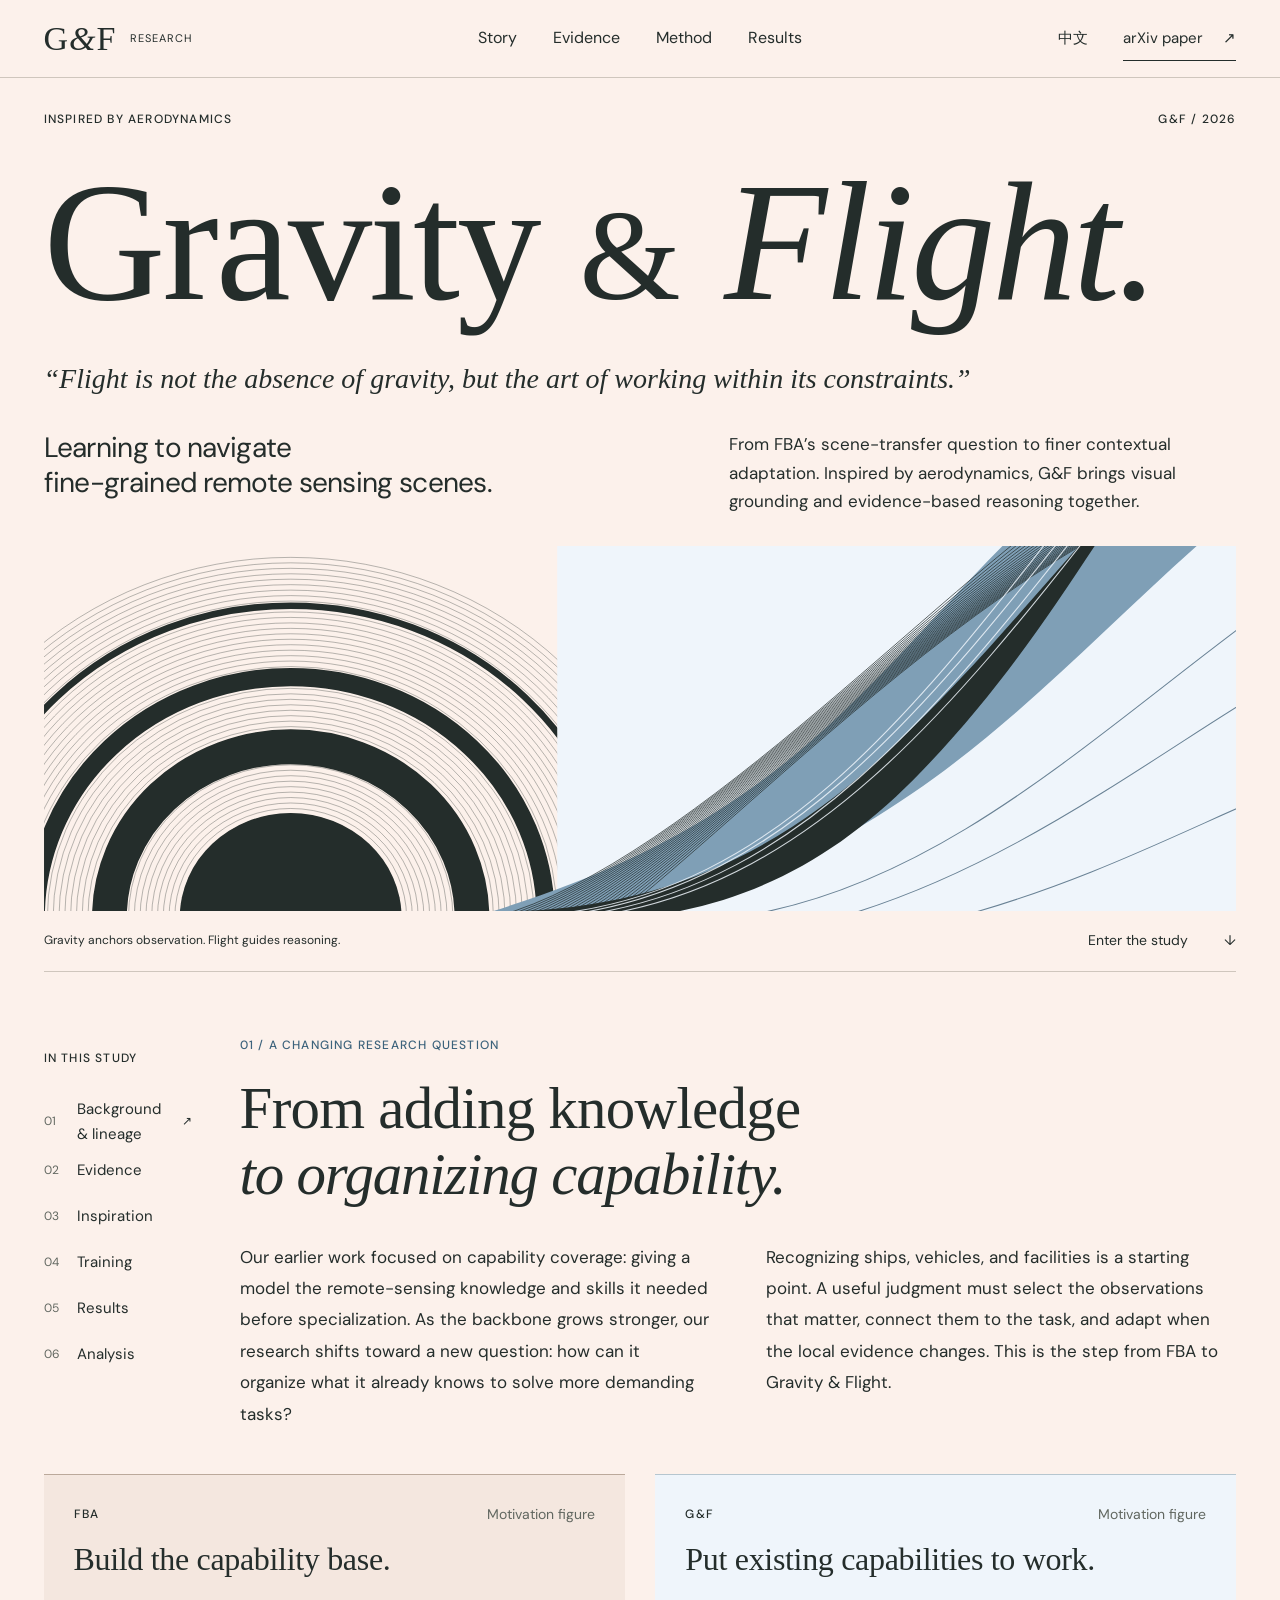
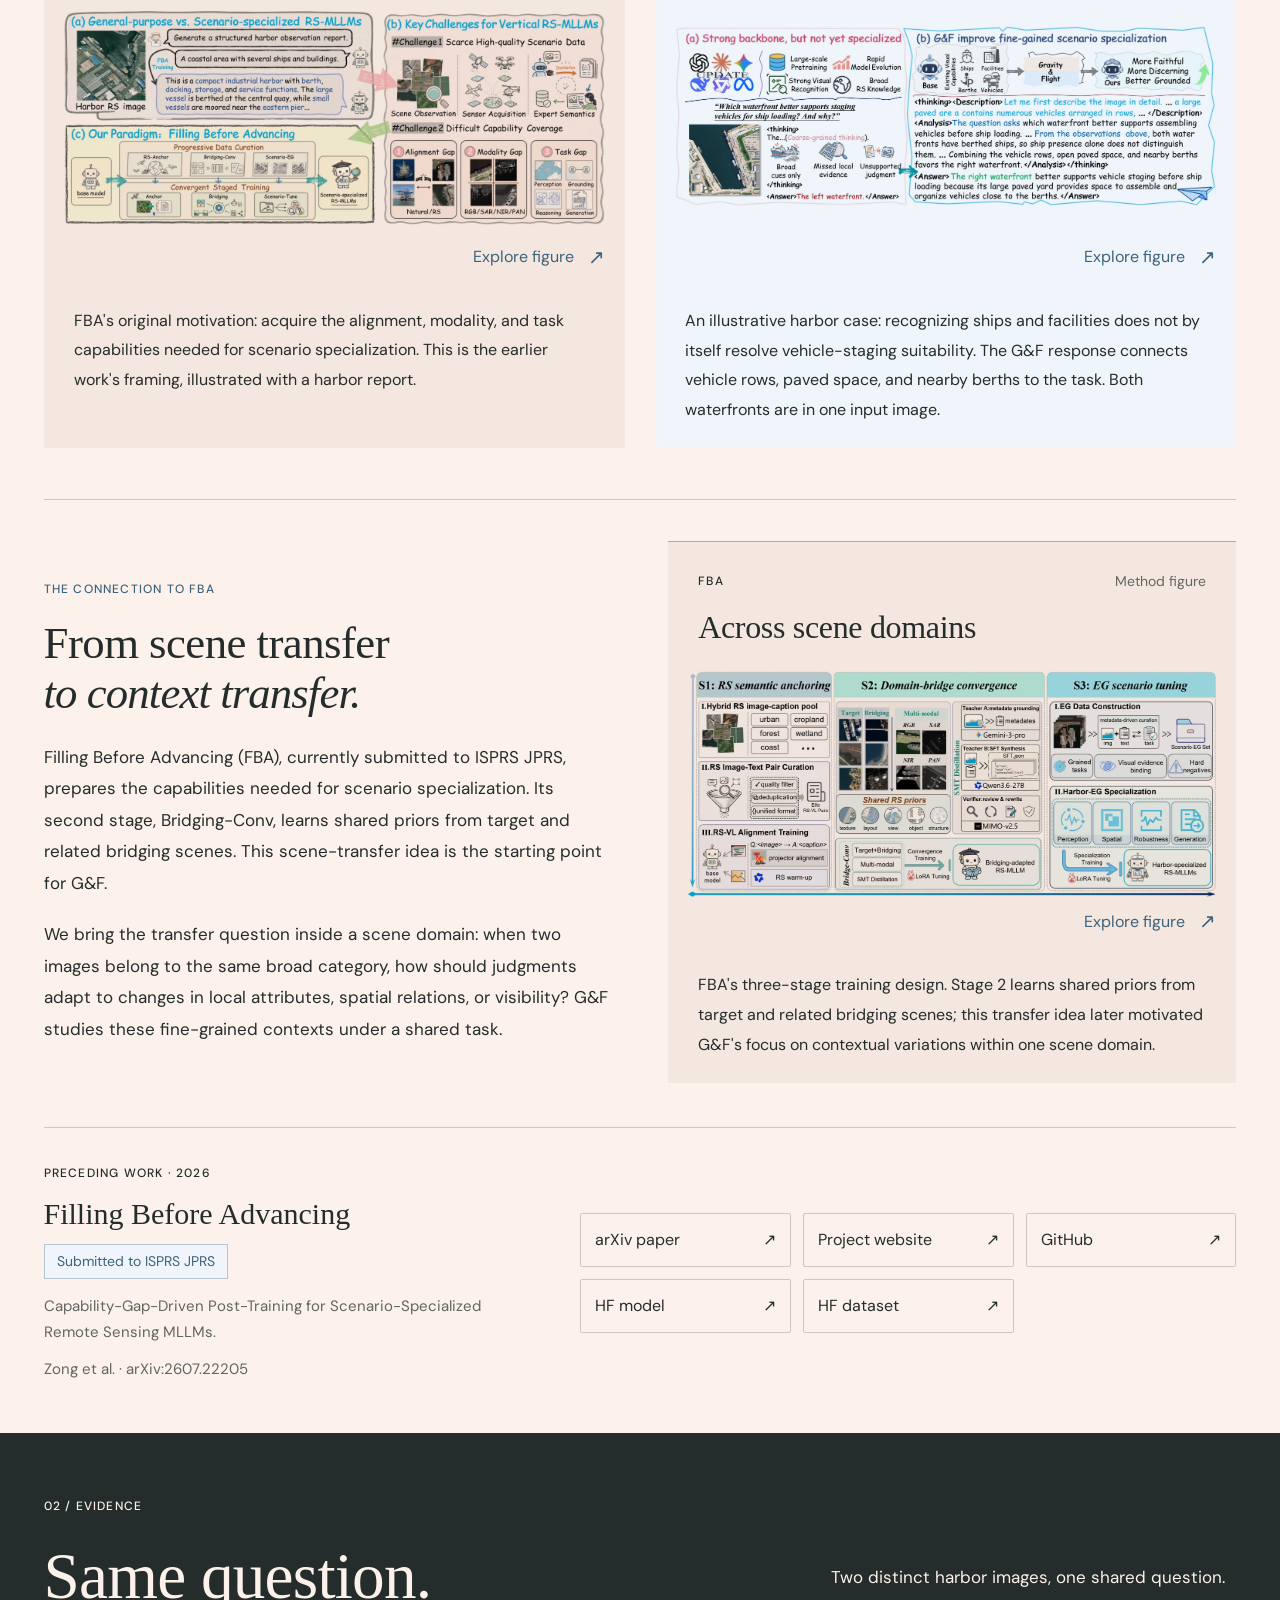
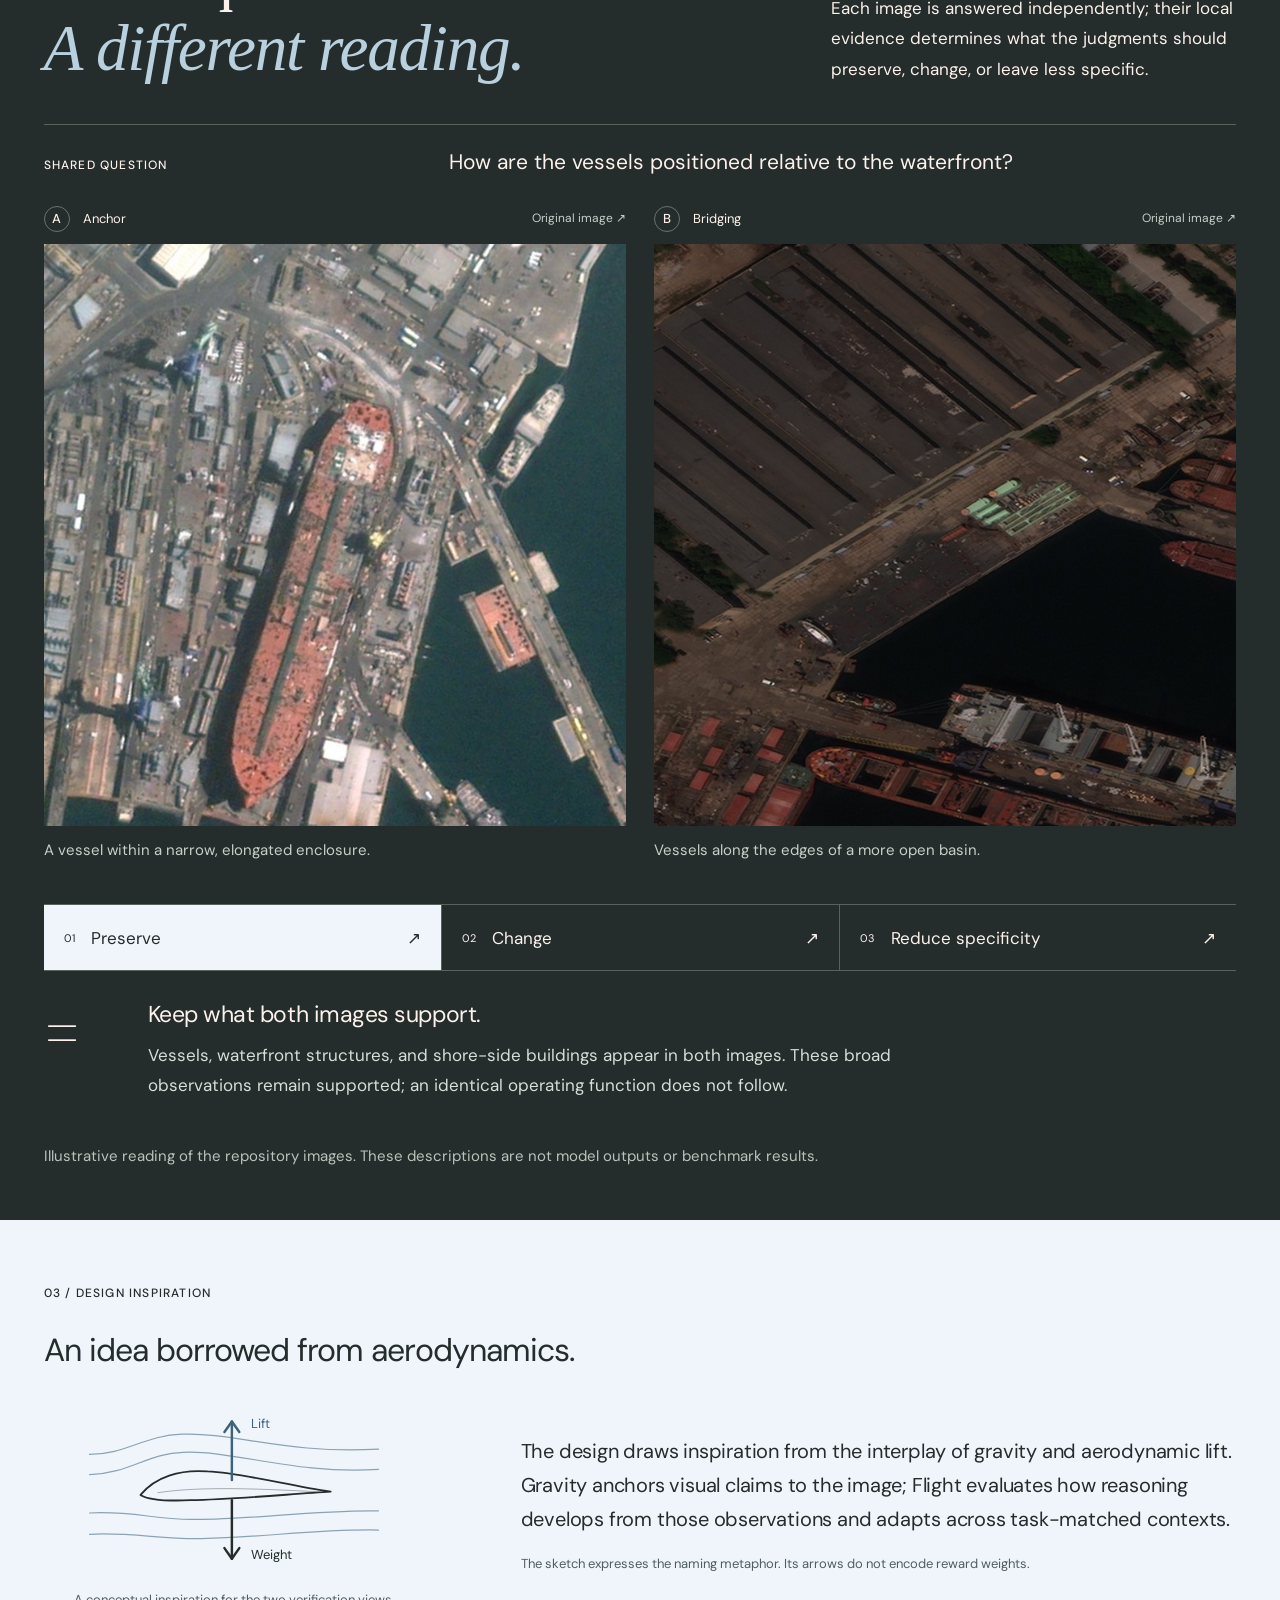
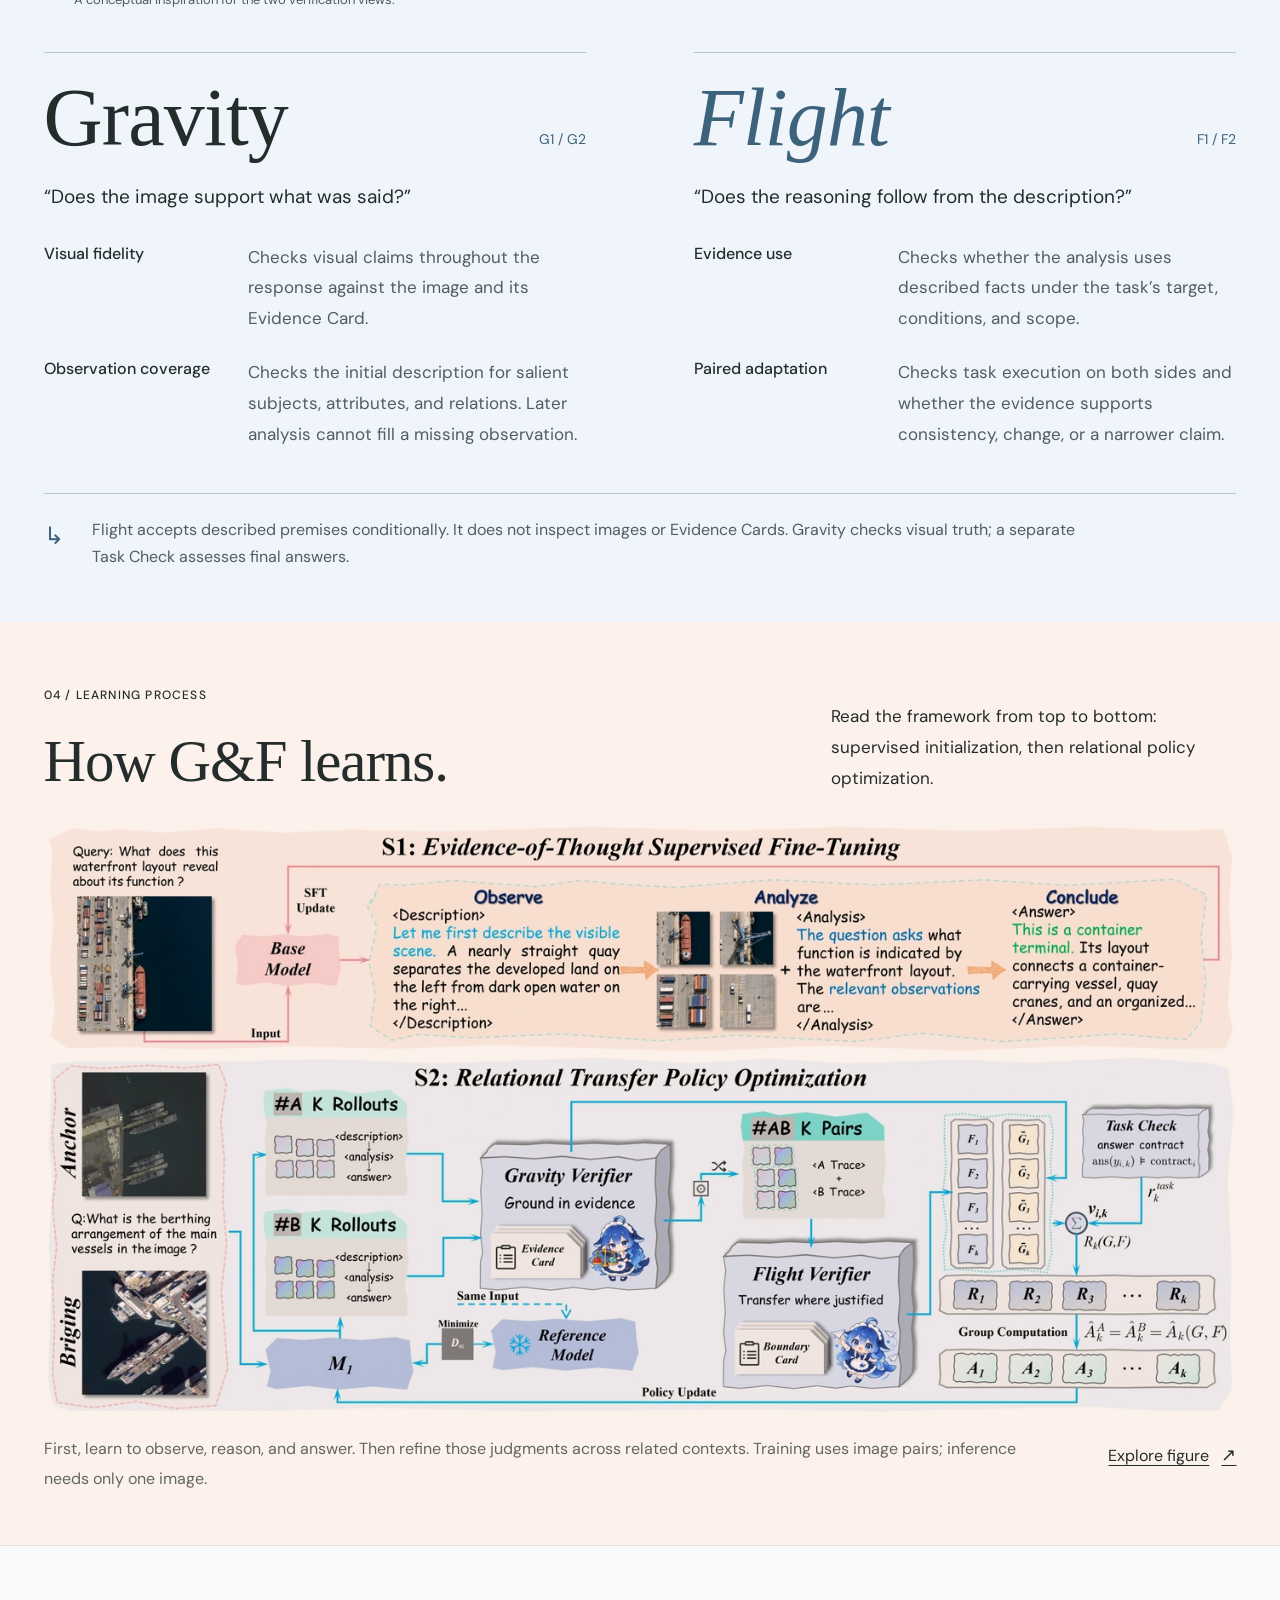
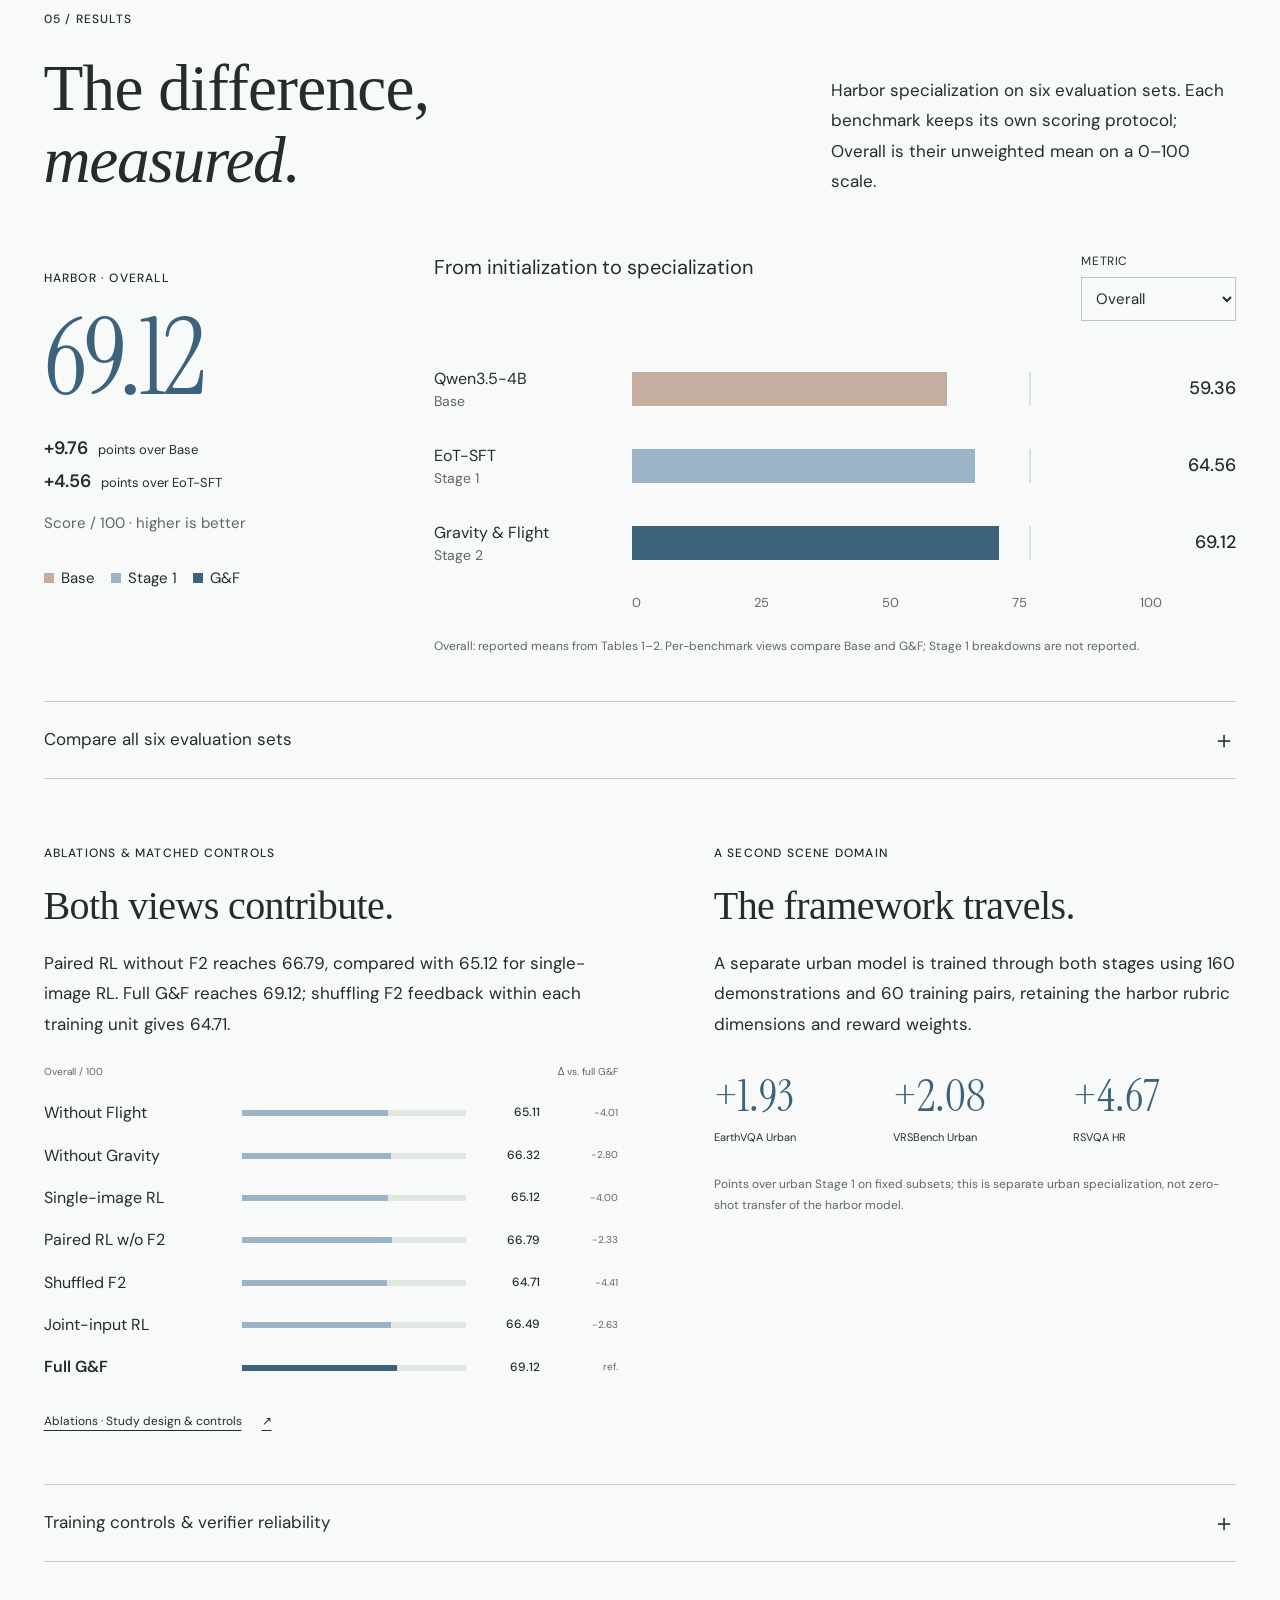
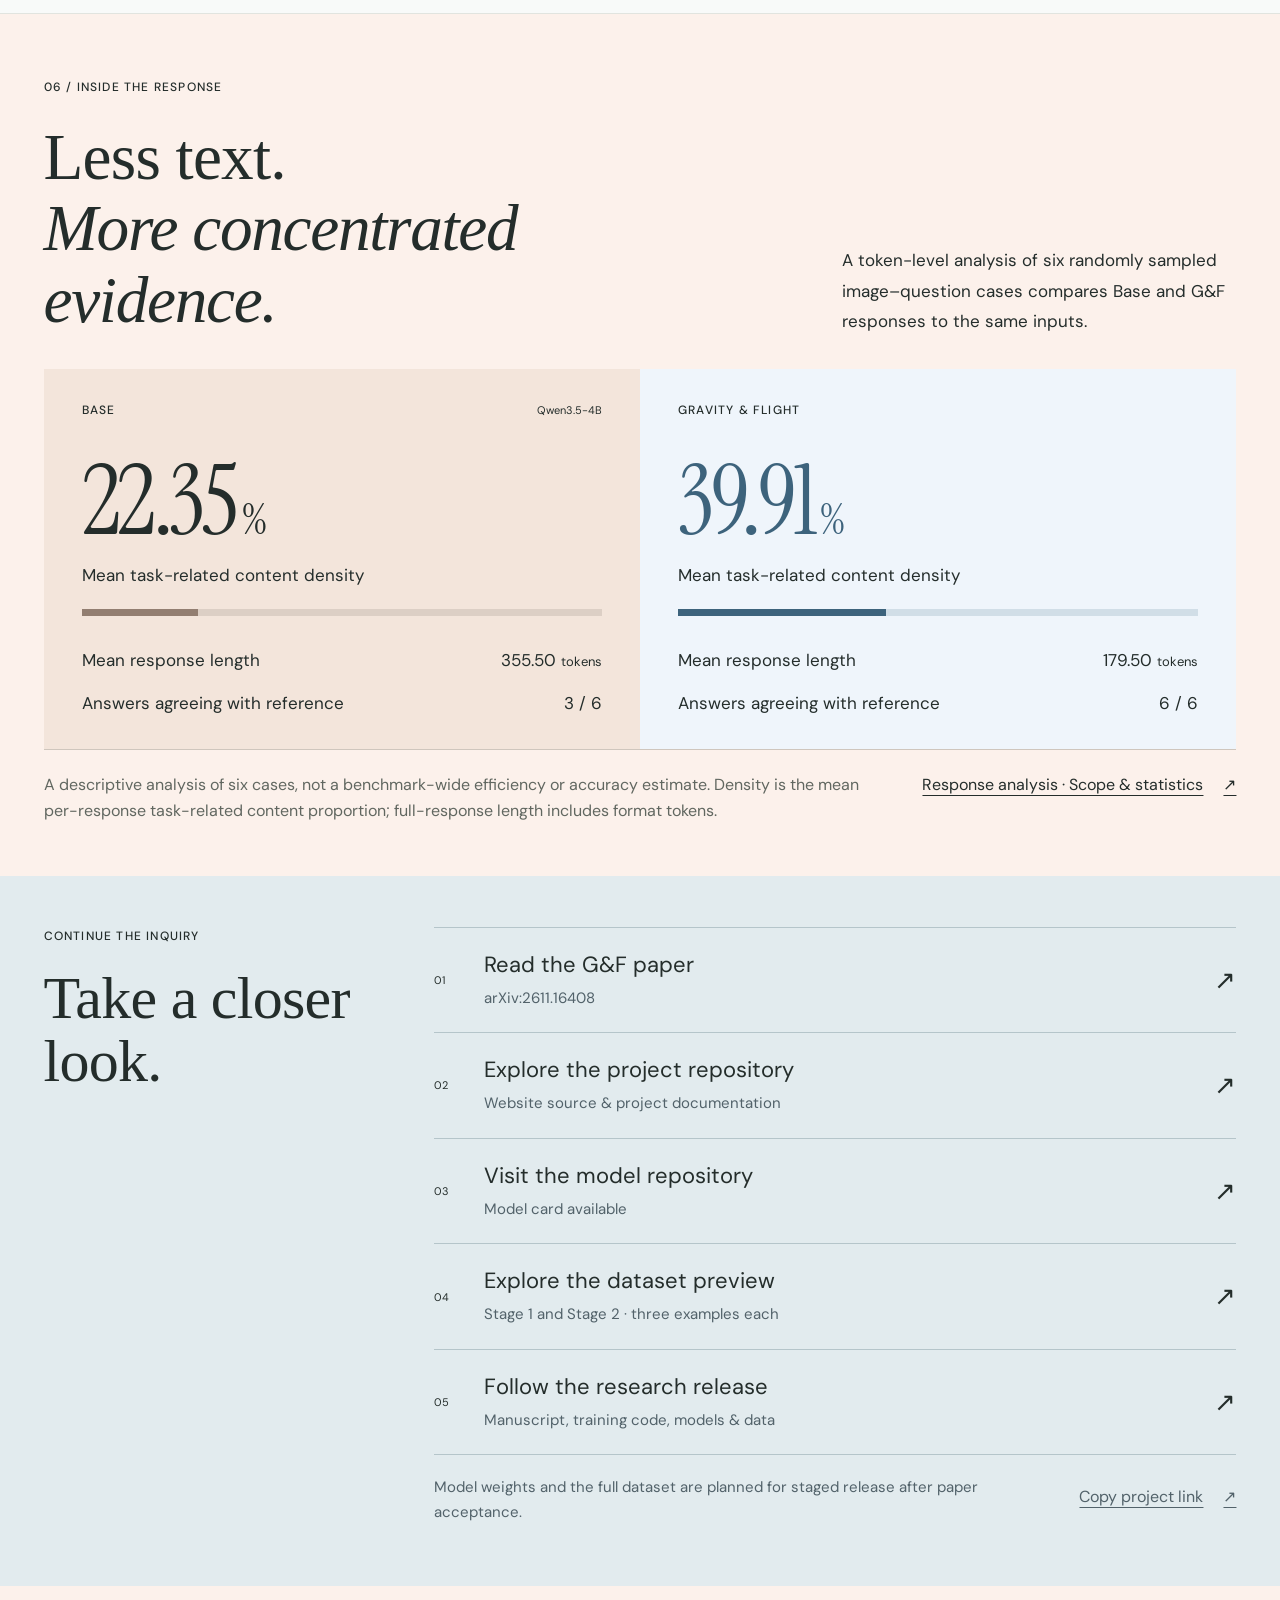
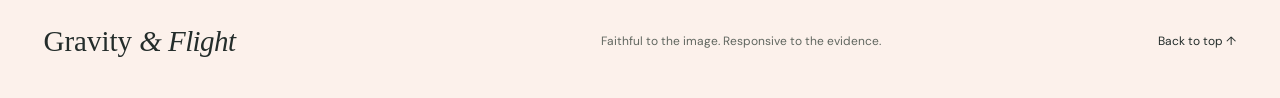
==== commit 5d62bd3a: "Link the published G&F preprint from the repository and project site" ====
--- a/web/index.html
+++ b/web/index.html
@@ -19,7 +19,7 @@
     <link href="favicon.svg" rel="icon" type="image/svg+xml" />
     <link href="styles.css?v=abf7cdc8716a" rel="stylesheet" />
     <script defer="" src="research-data.js?v=7959934d274e"></script>
-    <script defer="" src="i18n.js?v=ae287c4880eb"></script>
+    <script defer="" src="i18n.js?v=1bc246c38a89"></script>
     <script defer="" src="main.js?v=83619c453d80"></script>
     <link
       as="font"
@@ -70,12 +70,12 @@
         </button>
         <a
           class="paper-link"
-          href="https://github.com/Z0ngL1ng/Gravity-and-Flight/blob/main/docs/RESEARCH.md"
+          href="https://arxiv.org/abs/2611.16408"
           rel="noopener noreferrer"
           target="_blank"
-          ><span class="paper-full" data-i18n="nav.paper">Research notes</span
+          ><span class="paper-full" data-i18n="nav.paper">arXiv paper</span
           ><span class="paper-short"
-            ><span data-i18n="nav.paperShort">Notes</span></span
+            ><span data-i18n="nav.paperShort">arXiv</span></span
           >
           <span aria-hidden="true">↗</span></a
         >
@@ -375,7 +375,7 @@
                 decoding="async"
                 height="1205"
                 loading="lazy"
-                sizes="(min-width: 2400px) 1040px, (min-width: 761px) calc((100vw - 144px) / 2), calc(100vw - 72px)"
+                sizes="(min-width: 2400px) 1040px, (min-width: 1101px) calc((100vw - 144px) / 2), calc(100vw - 72px)"
                 src="assets/papers/fba-method-1400.webp?v=868c22d85c01"
                 srcset="
                   assets/papers/fba-method-1400.webp?v=868c22d85c01 1400w,
@@ -1405,14 +1405,14 @@
           </h2>
           <div class="resource-links" data-reveal="">
             <a
-              href="https://github.com/Z0ngL1ng/Gravity-and-Flight/blob/main/docs/RESEARCH.md"
+              href="https://arxiv.org/abs/2611.16408"
               rel="noopener noreferrer"
               target="_blank"
               ><span>01</span>
               <div>
-                <h3 data-i18n="resources.paper">Read the research notes</h3>
+                <h3 data-i18n="resources.paper">Read the G&amp;F paper</h3>
                 <p data-i18n="resources.paperDetail">
-                  Method, reported results &amp; study scope
+                  arXiv:2611.16408
                 </p>
               </div>
               <span aria-hidden="true">↗</span></a
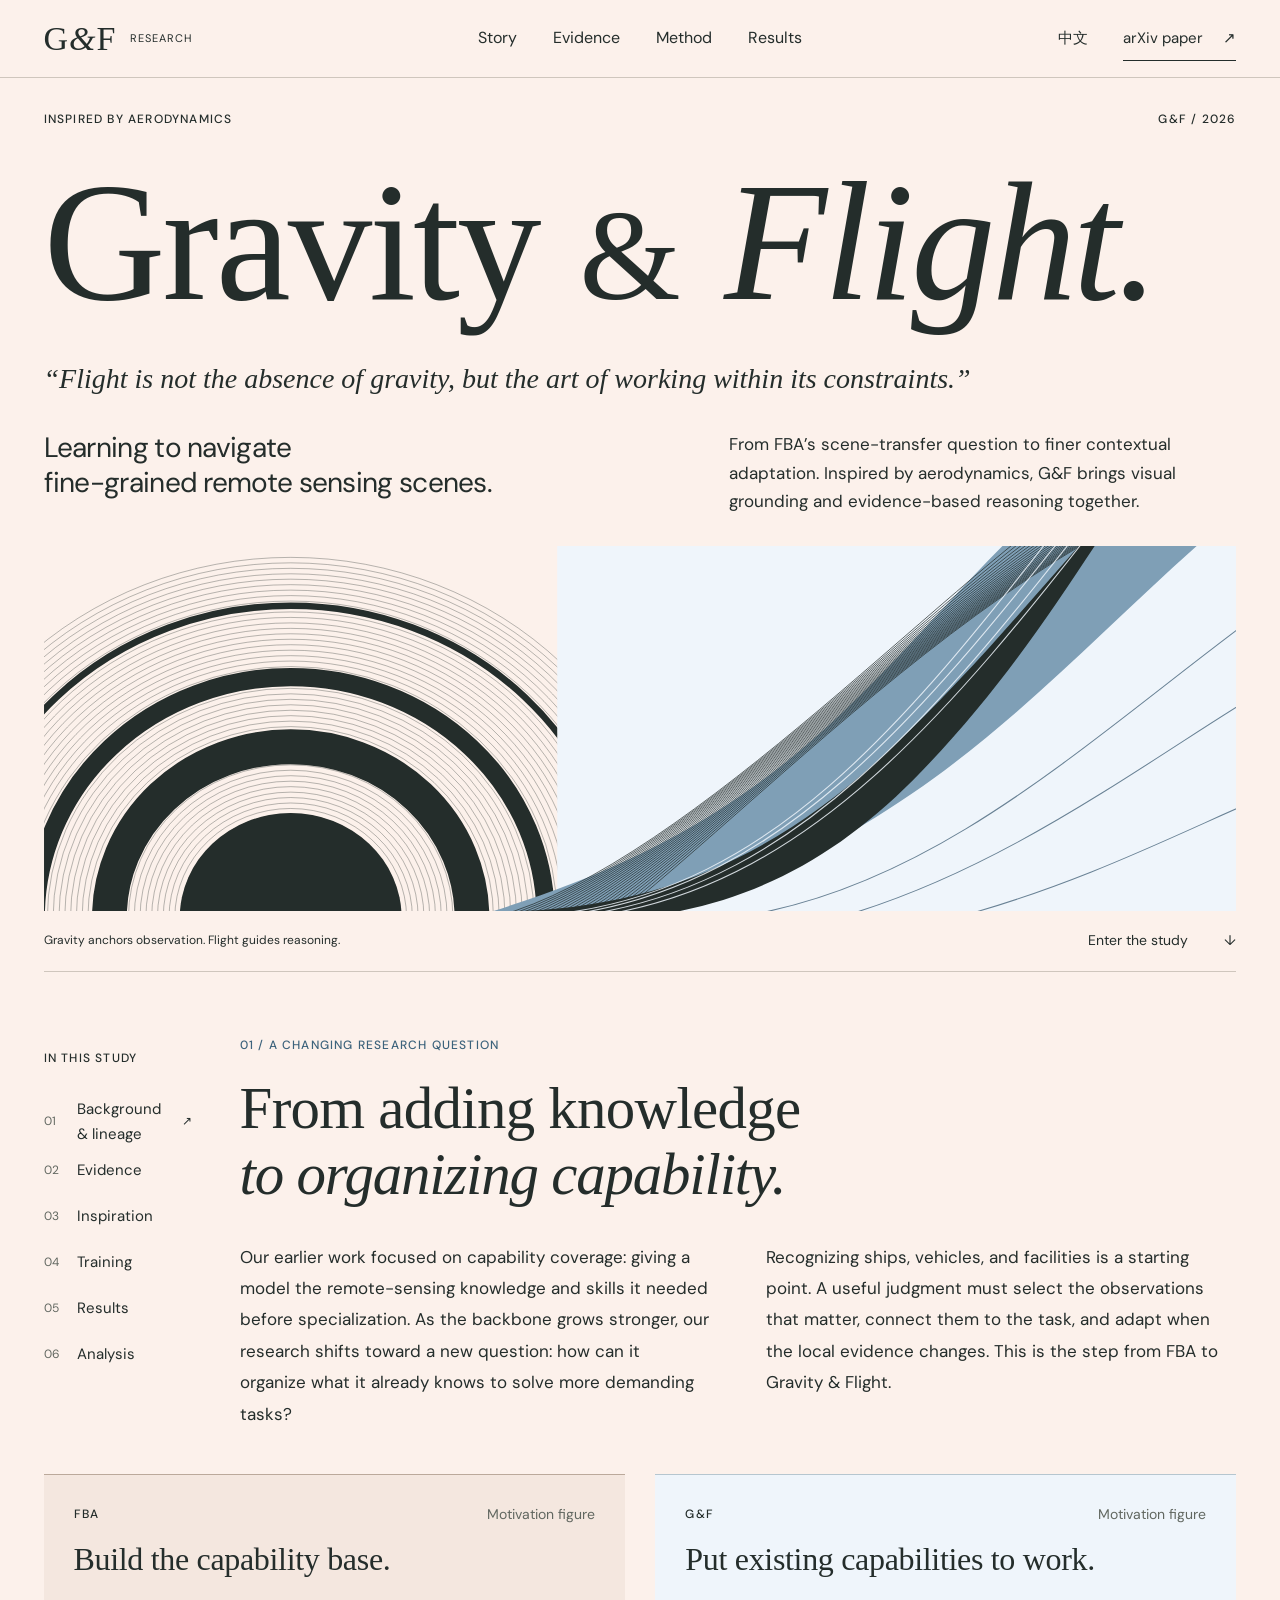
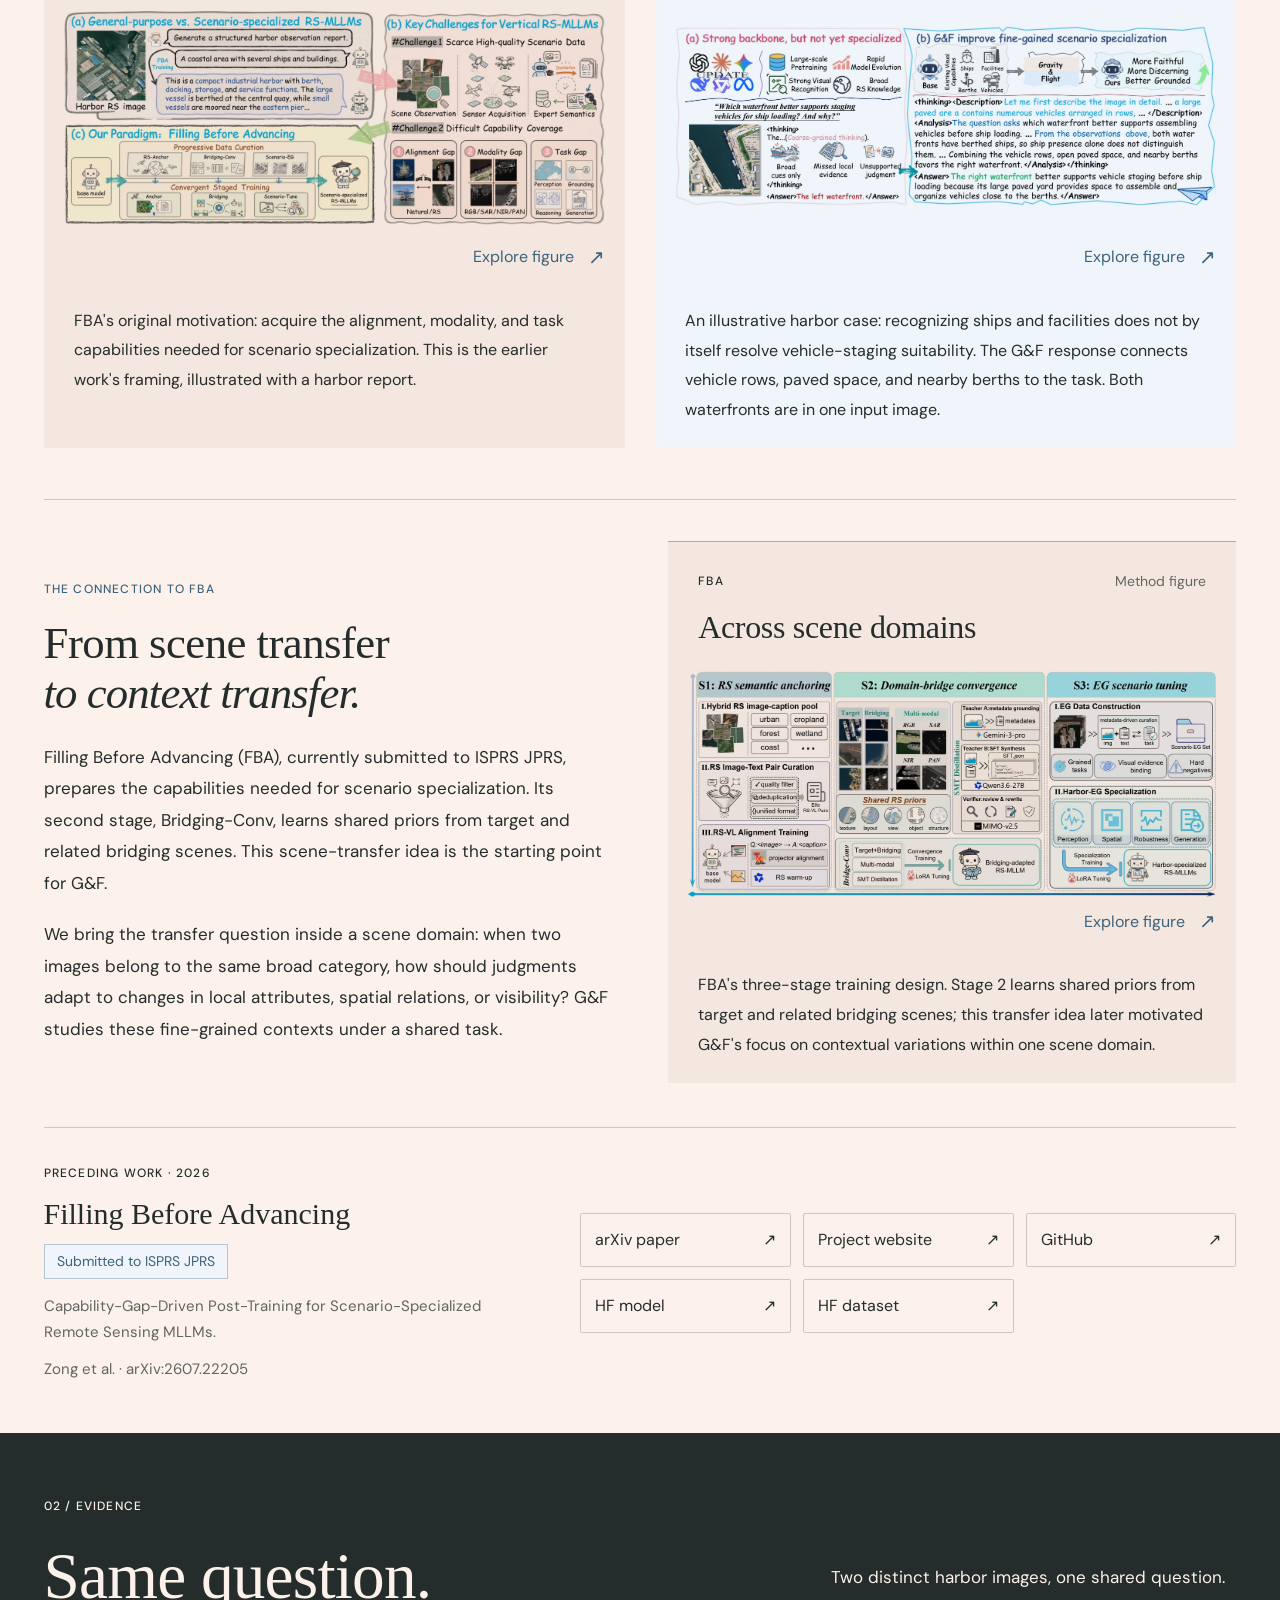
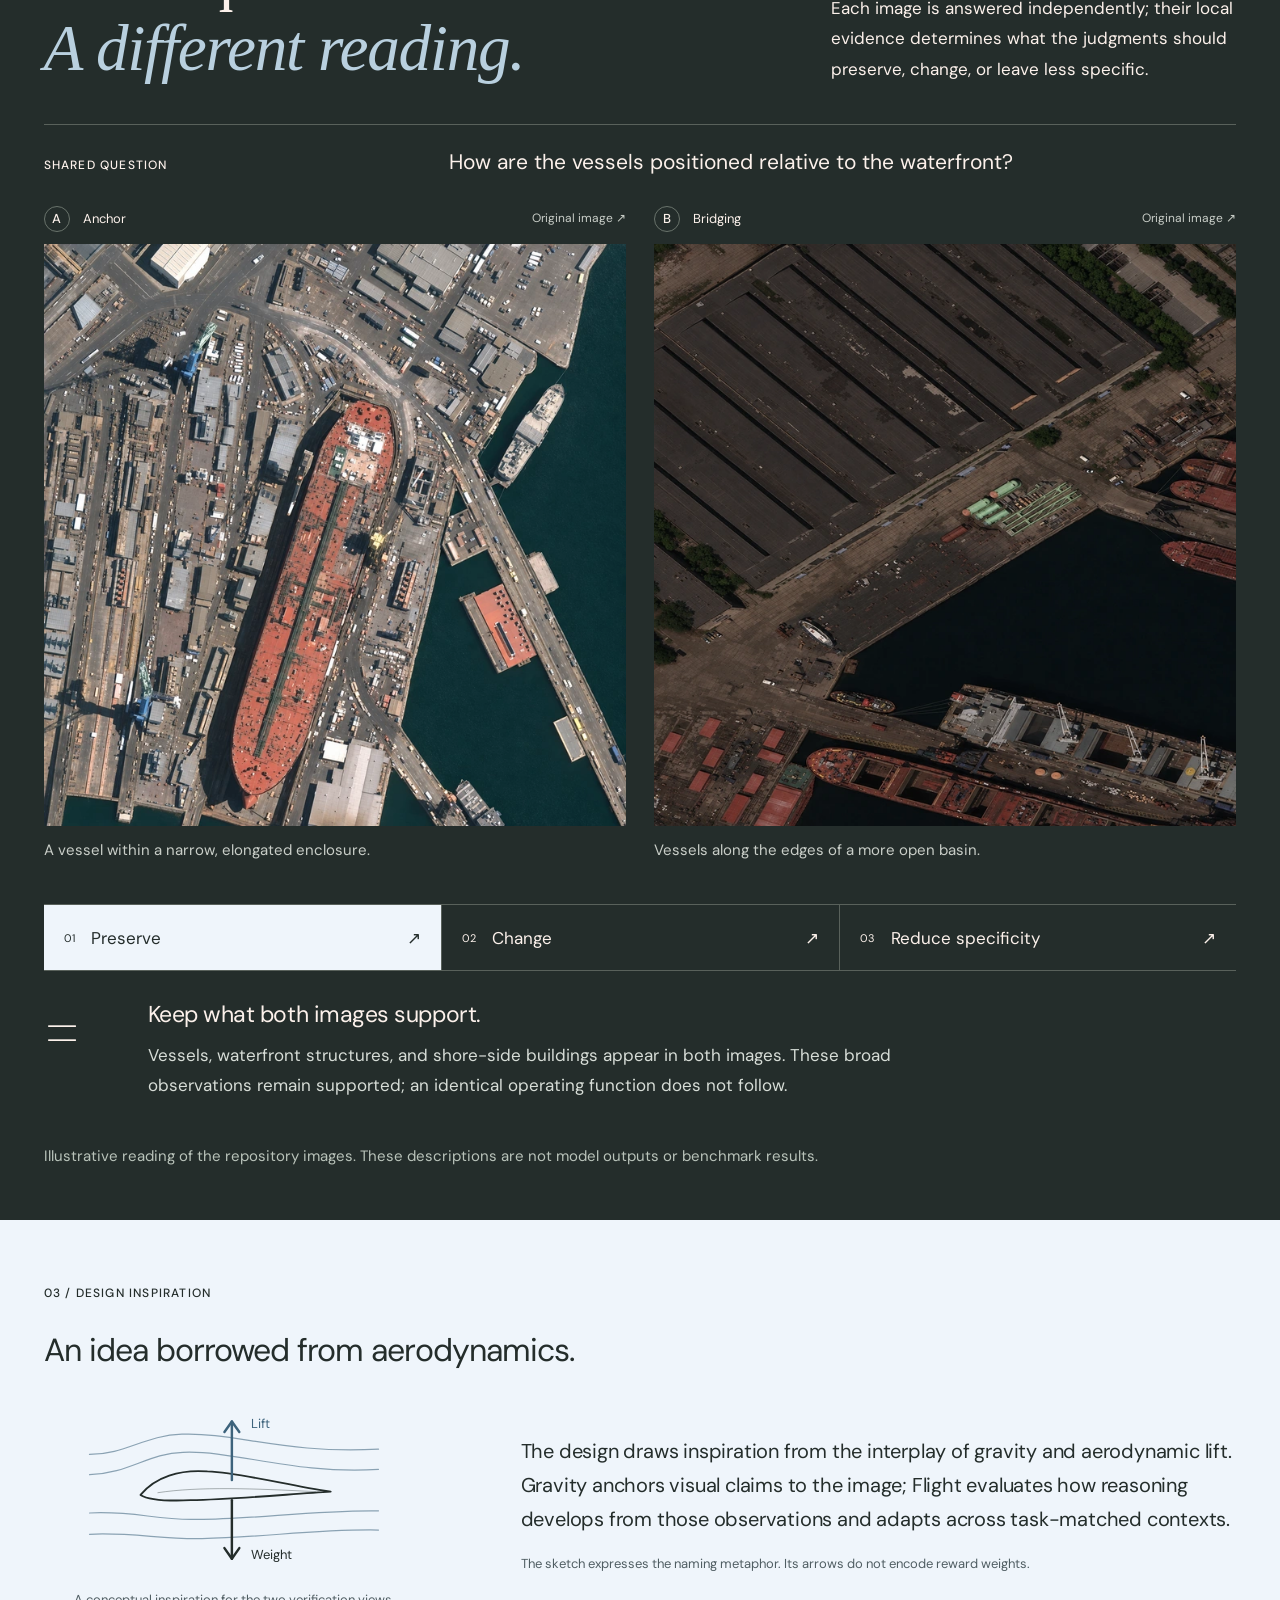
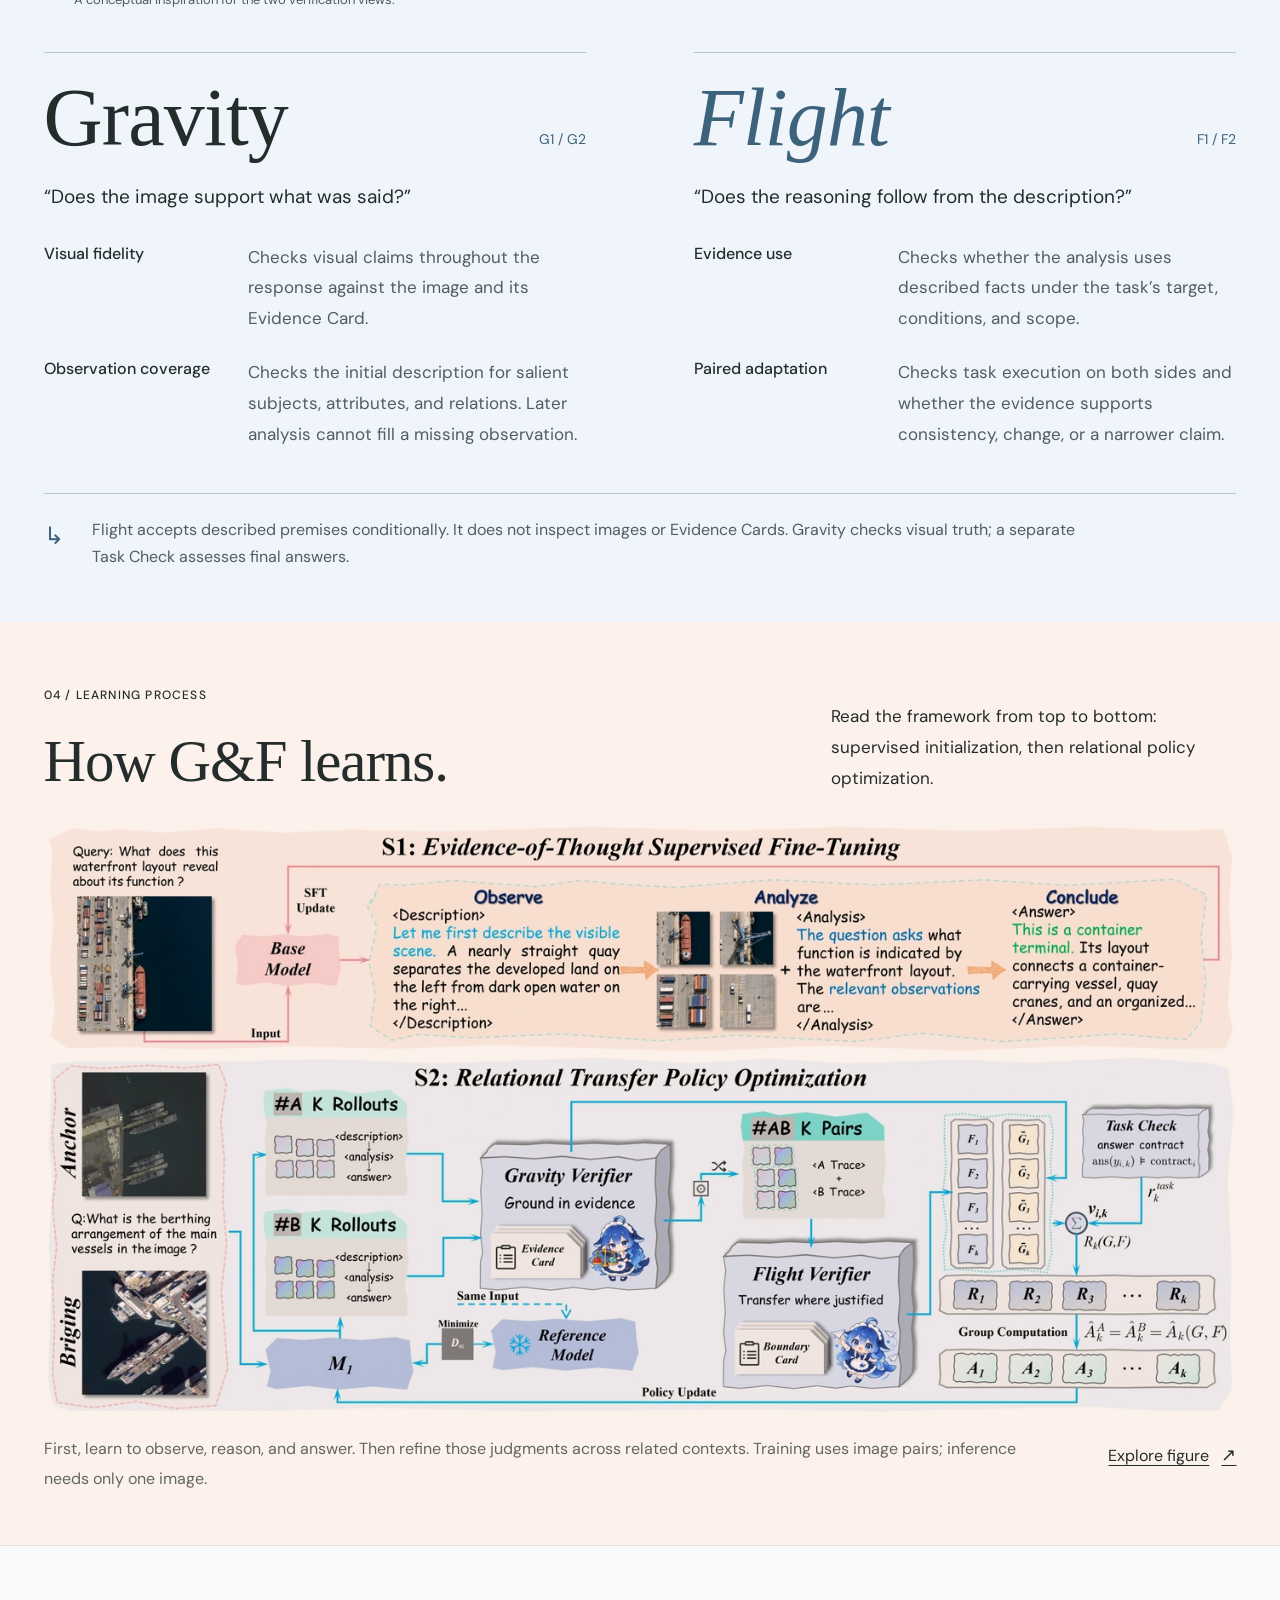
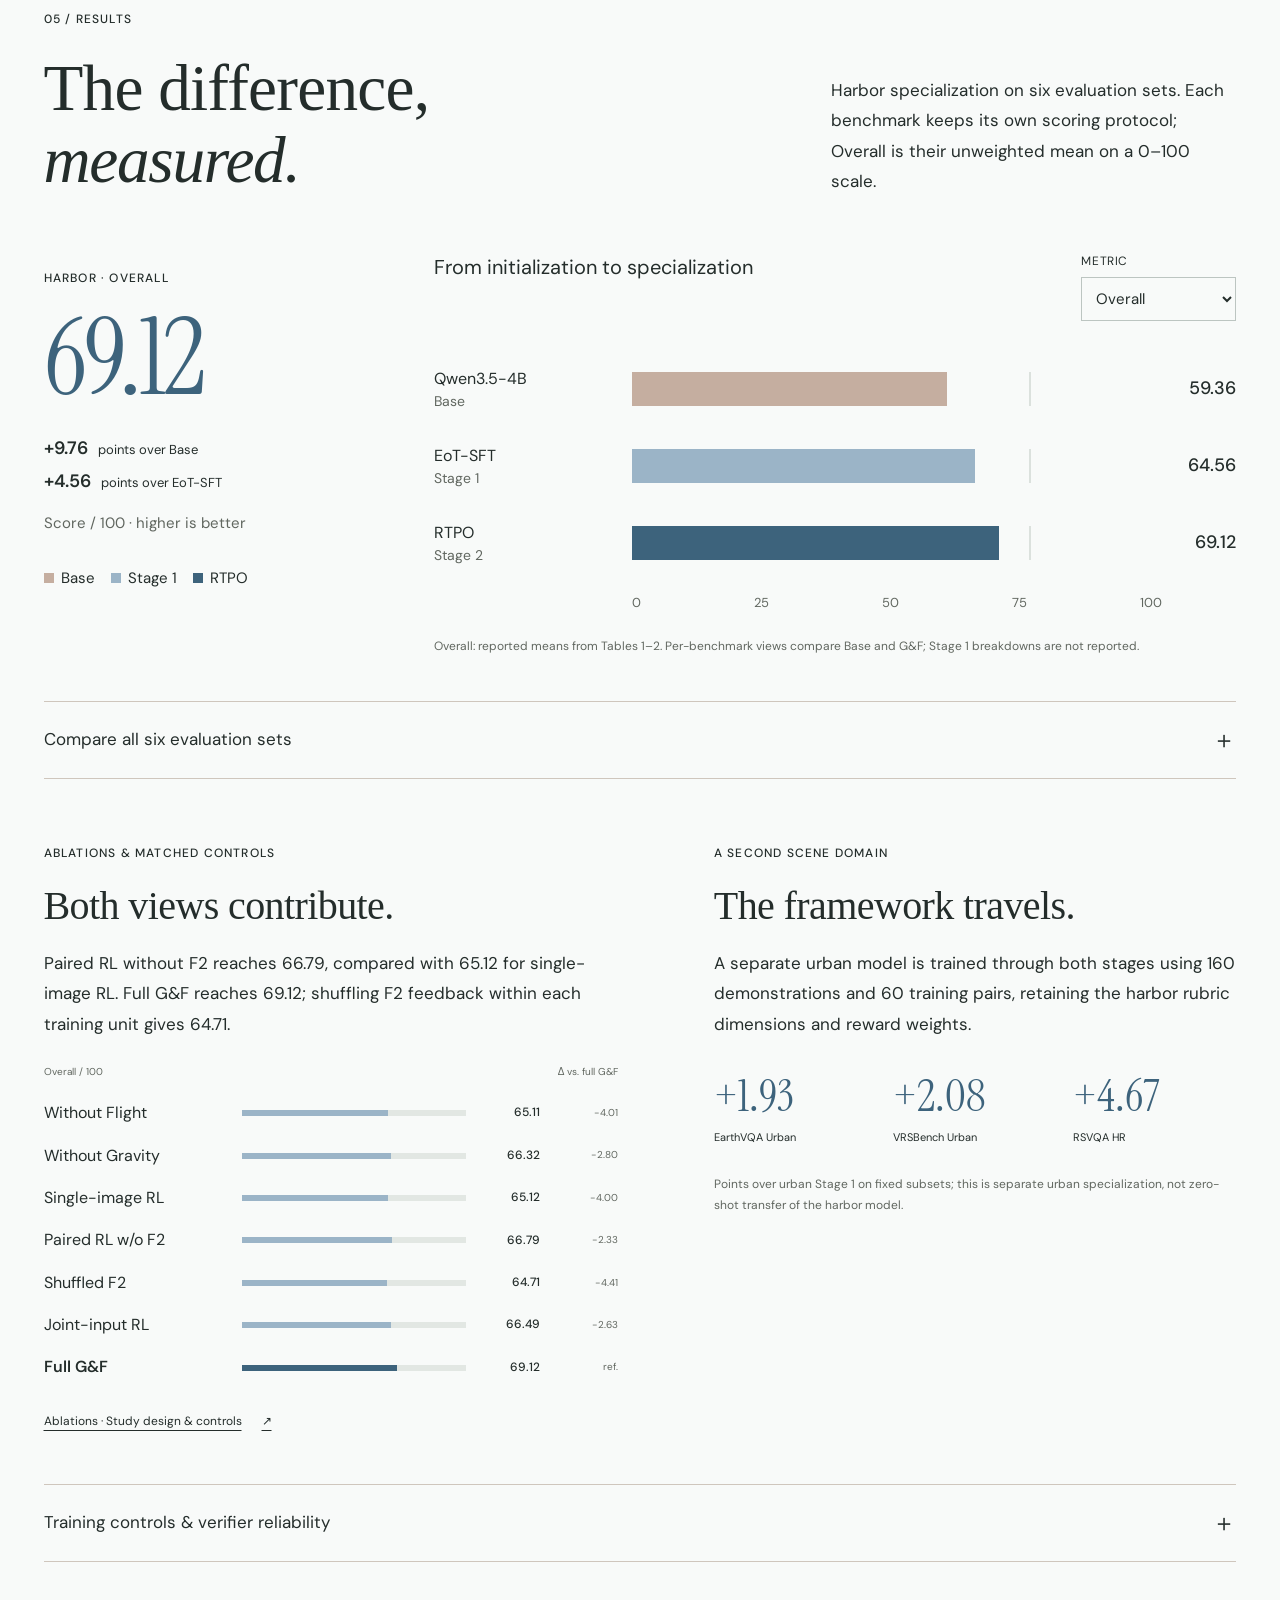
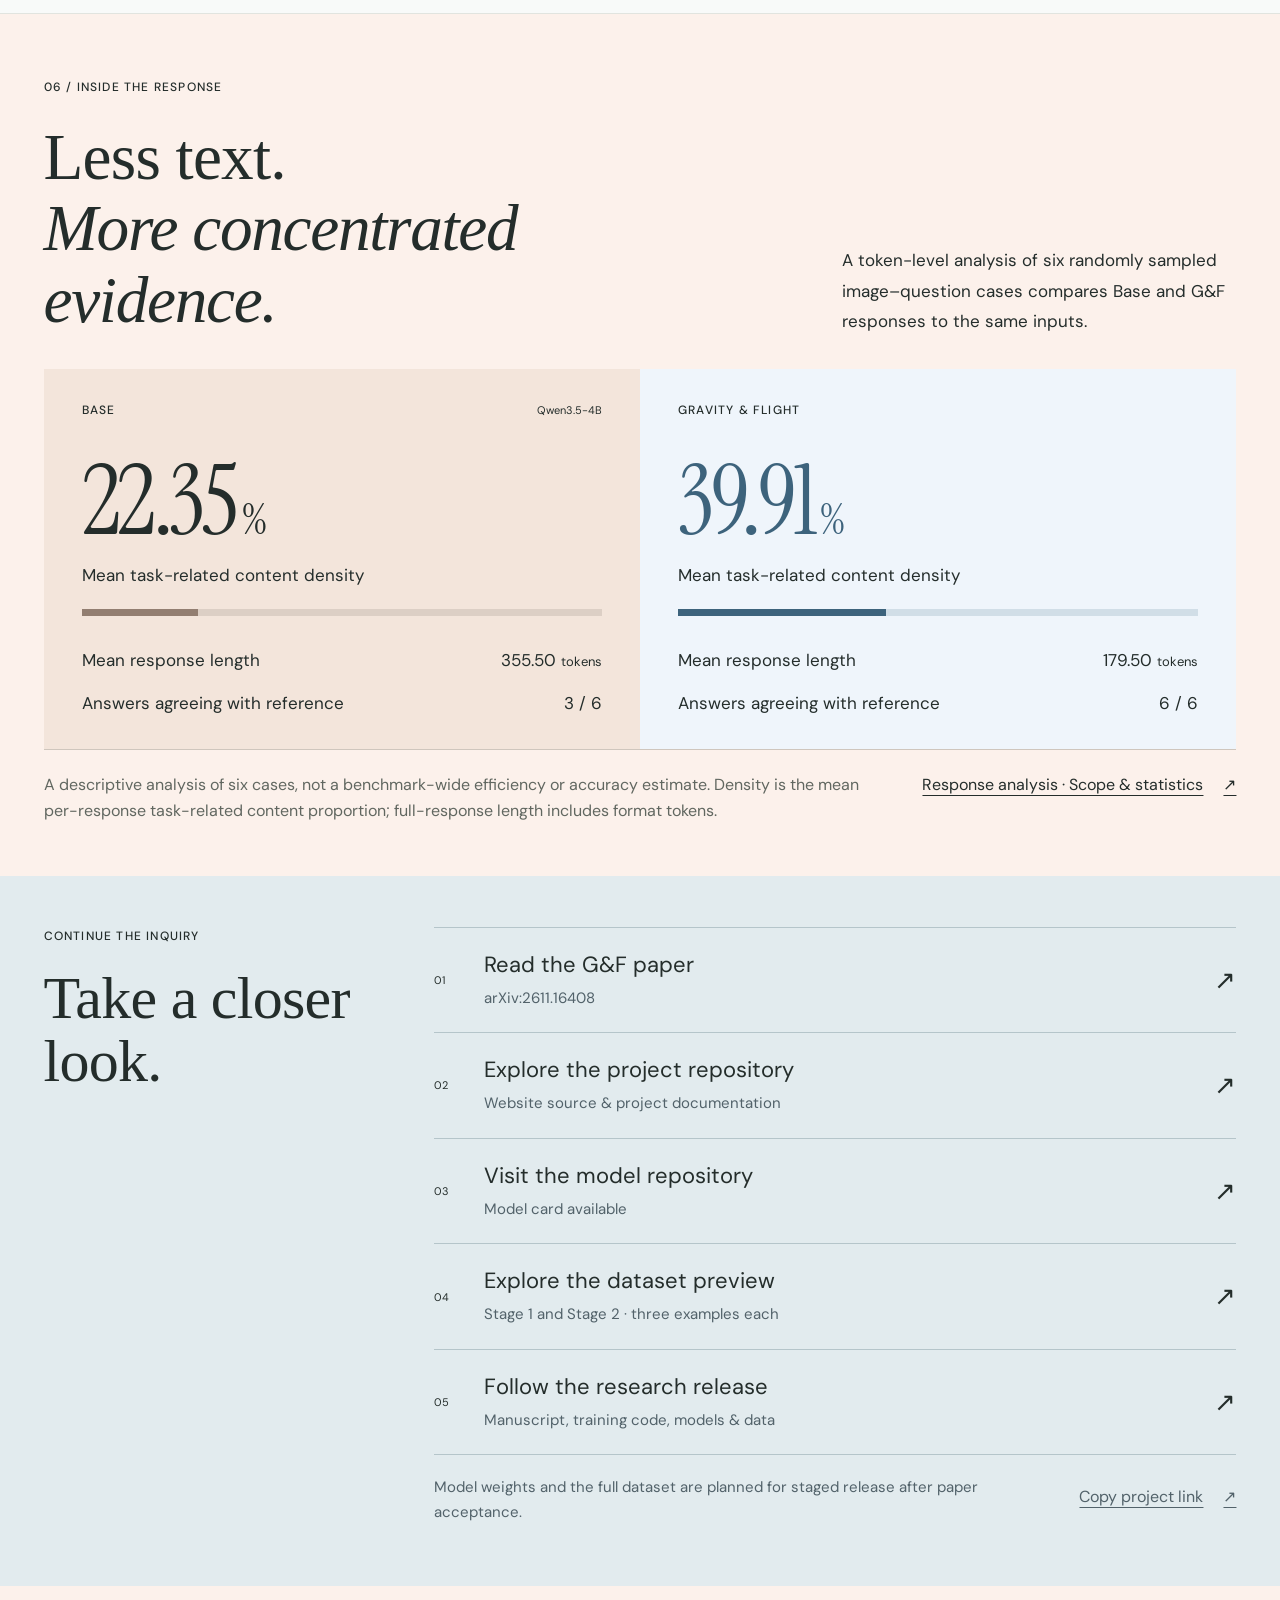
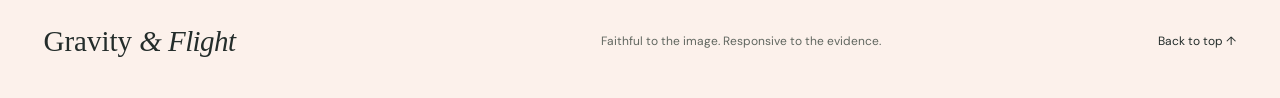
==== commit a2bcd920: "Correct chart stages and sharpen example imagery" ====
--- a/web/index.html
+++ b/web/index.html
@@ -19,8 +19,8 @@
     <link href="favicon.svg" rel="icon" type="image/svg+xml" />
     <link href="styles.css?v=abf7cdc8716a" rel="stylesheet" />
     <script defer="" src="research-data.js?v=7959934d274e"></script>
-    <script defer="" src="i18n.js?v=1bc246c38a89"></script>
-    <script defer="" src="main.js?v=83619c453d80"></script>
+    <script defer="" src="i18n.js?v=4068bc1ab2bb"></script>
+    <script defer="" src="main.js?v=7ac1ae2f74e0"></script>
     <link
       as="font"
       crossorigin=""
@@ -500,19 +500,25 @@
                 >
               </div>
               <a
-                aria-label="Inspect original Anchor image in a new tab"
+                aria-label="Open Anchor display image in a new tab"
                 class="image-inspect"
                 data-i18n-aria="example.inspectA"
-                href="assets/pair_a.jpg"
+                href="assets/pair_a-display.webp?v=9907d26149fb"
                 rel="noopener noreferrer"
                 target="_blank"
                 ><img
                   alt="Overhead harbor image with a large vessel inside a narrow elongated enclosure"
                   data-i18n-alt="example.altA"
-                  height="720"
+                  decoding="async"
+                  height="1254"
                   loading="lazy"
-                  src="assets/pair_a.jpg"
-                  width="720"
+                  sizes="(min-width: 2400px) 1086px, (min-width: 761px) calc((100vw - 128px) / 2), calc(100vw - 44px)"
+                  src="assets/pair_a-display-720.webp?v=0487f8707878"
+                  srcset="
+                    assets/pair_a-display-720.webp?v=0487f8707878  720w,
+                    assets/pair_a-display.webp?v=9907d26149fb     1254w
+                  "
+                  width="1254"
               /></a>
               <figcaption>
                 <span data-i18n="example.capA"
@@ -531,19 +537,25 @@
                 >
               </div>
               <a
-                aria-label="Inspect original Bridging image in a new tab"
+                aria-label="Open Bridging display image in a new tab"
                 class="image-inspect"
                 data-i18n-aria="example.inspectB"
-                href="assets/pair_b.jpg"
+                href="assets/pair_b-display.webp?v=f89ba275b038"
                 rel="noopener noreferrer"
                 target="_blank"
                 ><img
                   alt="Overhead harbor image with vessels along the edges of a more open basin"
                   data-i18n-alt="example.altB"
-                  height="720"
+                  decoding="async"
+                  height="1254"
                   loading="lazy"
-                  src="assets/pair_b.jpg"
-                  width="720"
+                  sizes="(min-width: 2400px) 1086px, (min-width: 761px) calc((100vw - 128px) / 2), calc(100vw - 44px)"
+                  src="assets/pair_b-display-720.webp?v=b314e78bcd12"
+                  srcset="
+                    assets/pair_b-display-720.webp?v=b314e78bcd12  720w,
+                    assets/pair_b-display.webp?v=f89ba275b038     1254w
+                  "
+                  width="1254"
               /></a>
               <figcaption>
                 <span data-i18n="example.capB"
@@ -887,7 +899,10 @@
                 <span><i class="swatch base"></i>Base</span
                 ><span class="legend-stage1"
                   ><i class="swatch stage1"></i>Stage 1</span
-                ><span><i class="swatch gf"></i>G&amp;F</span>
+                ><span
+                  ><i class="swatch gf"></i
+                  ><span id="chart-final-label">RTPO</span></span
+                >
               </div>
             </div>
             <div class="result-chart">
@@ -924,9 +939,7 @@
                   <strong>64.56</strong>
                 </div>
                 <div class="bar-row">
-                  <div class="bar-label">
-                    Gravity &amp; Flight <span>Stage 2</span>
-                  </div>
+                  <div class="bar-label">RTPO <span>Stage 2</span></div>
                   <div class="bar-track">
                     <span class="bar gf" style="width: 69.12%"></span>
                   </div>
@@ -1411,9 +1424,7 @@
               ><span>01</span>
               <div>
                 <h3 data-i18n="resources.paper">Read the G&amp;F paper</h3>
-                <p data-i18n="resources.paperDetail">
-                  arXiv:2611.16408
-                </p>
+                <p data-i18n="resources.paperDetail">arXiv:2611.16408</p>
               </div>
               <span aria-hidden="true">↗</span></a
             ><a
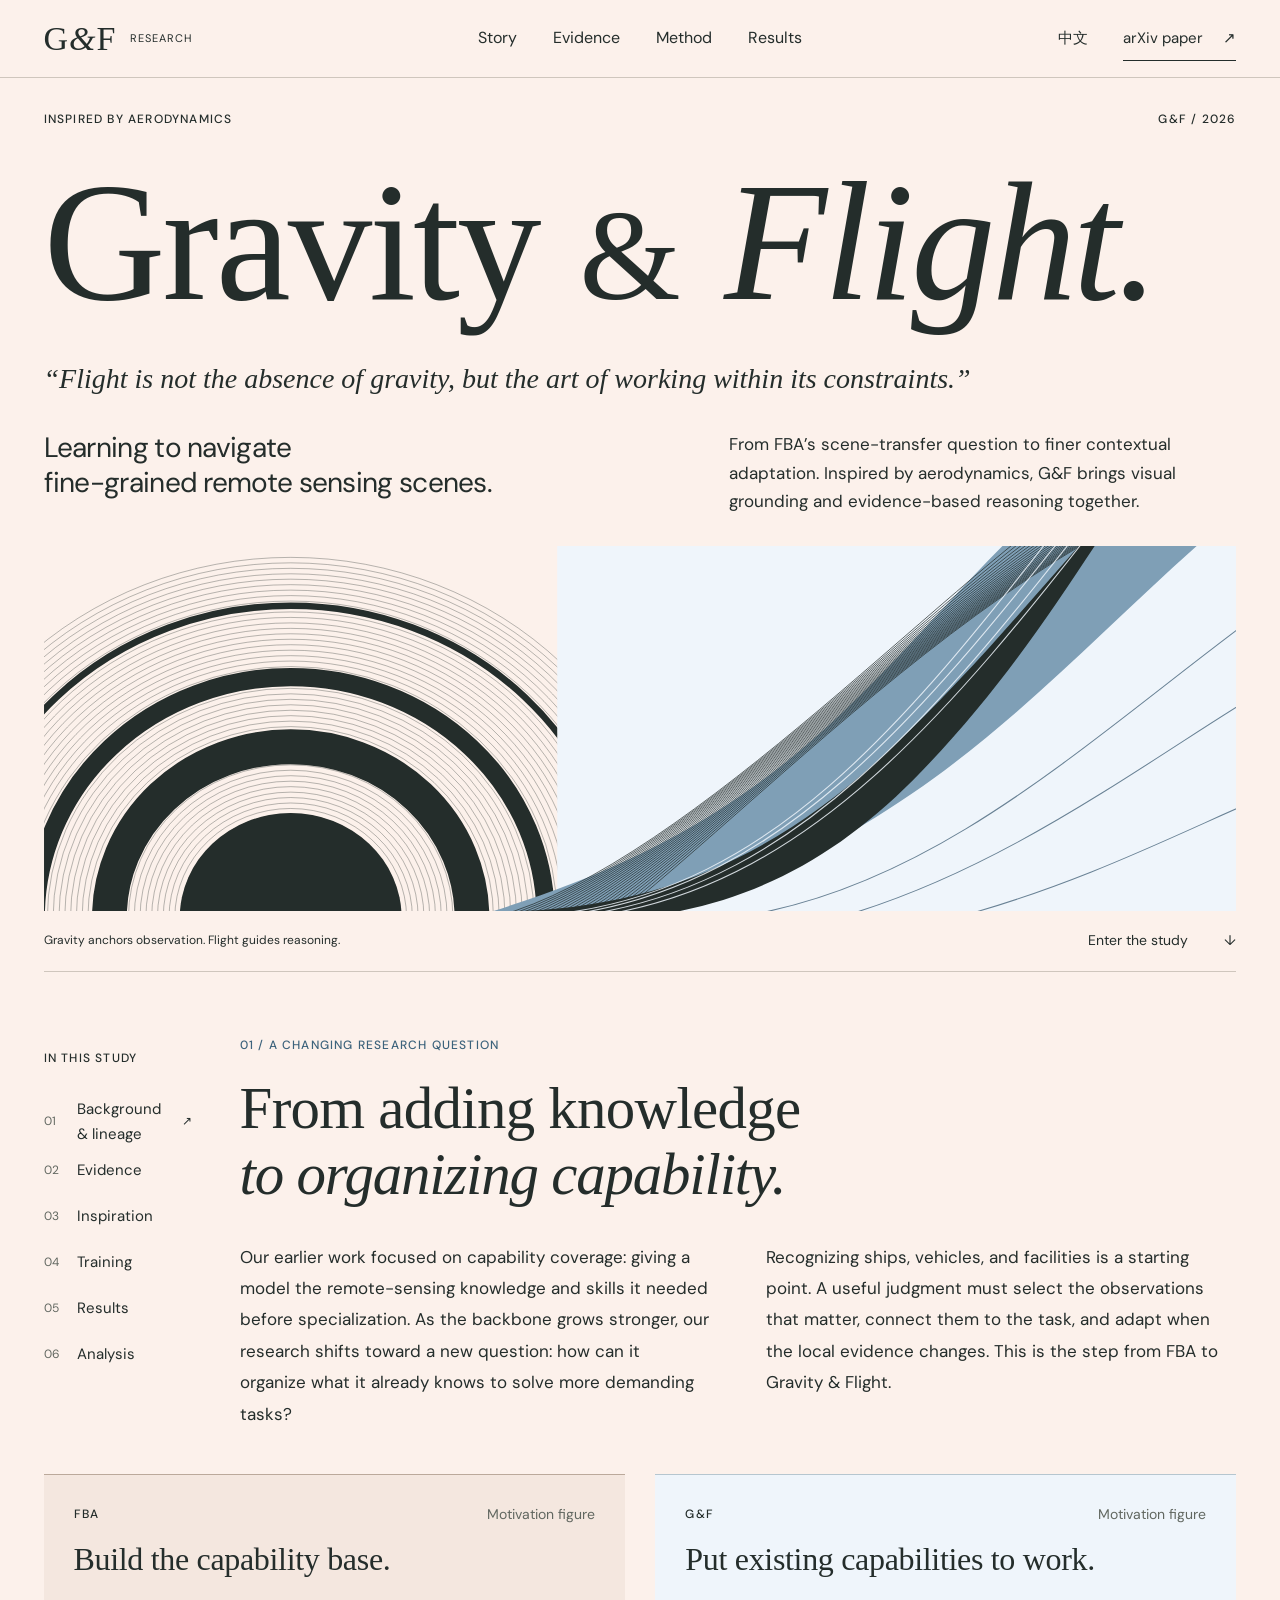
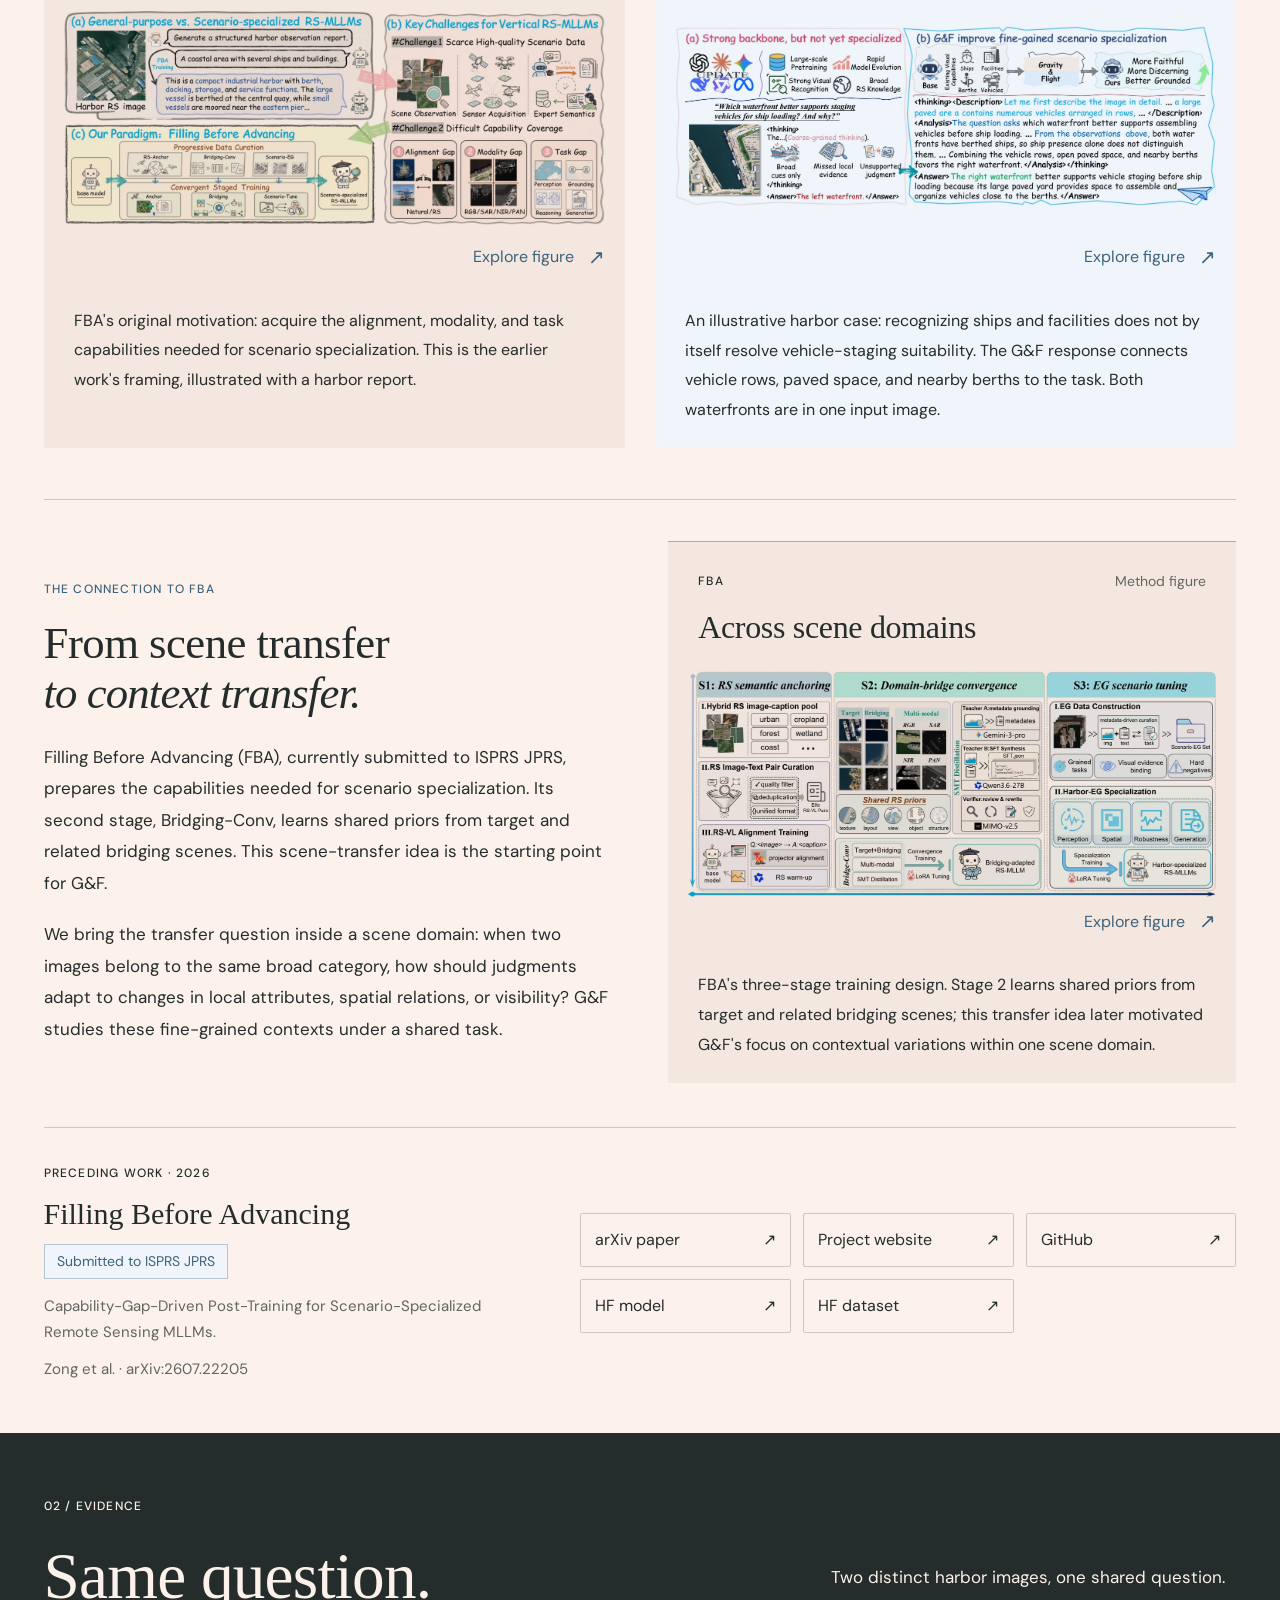
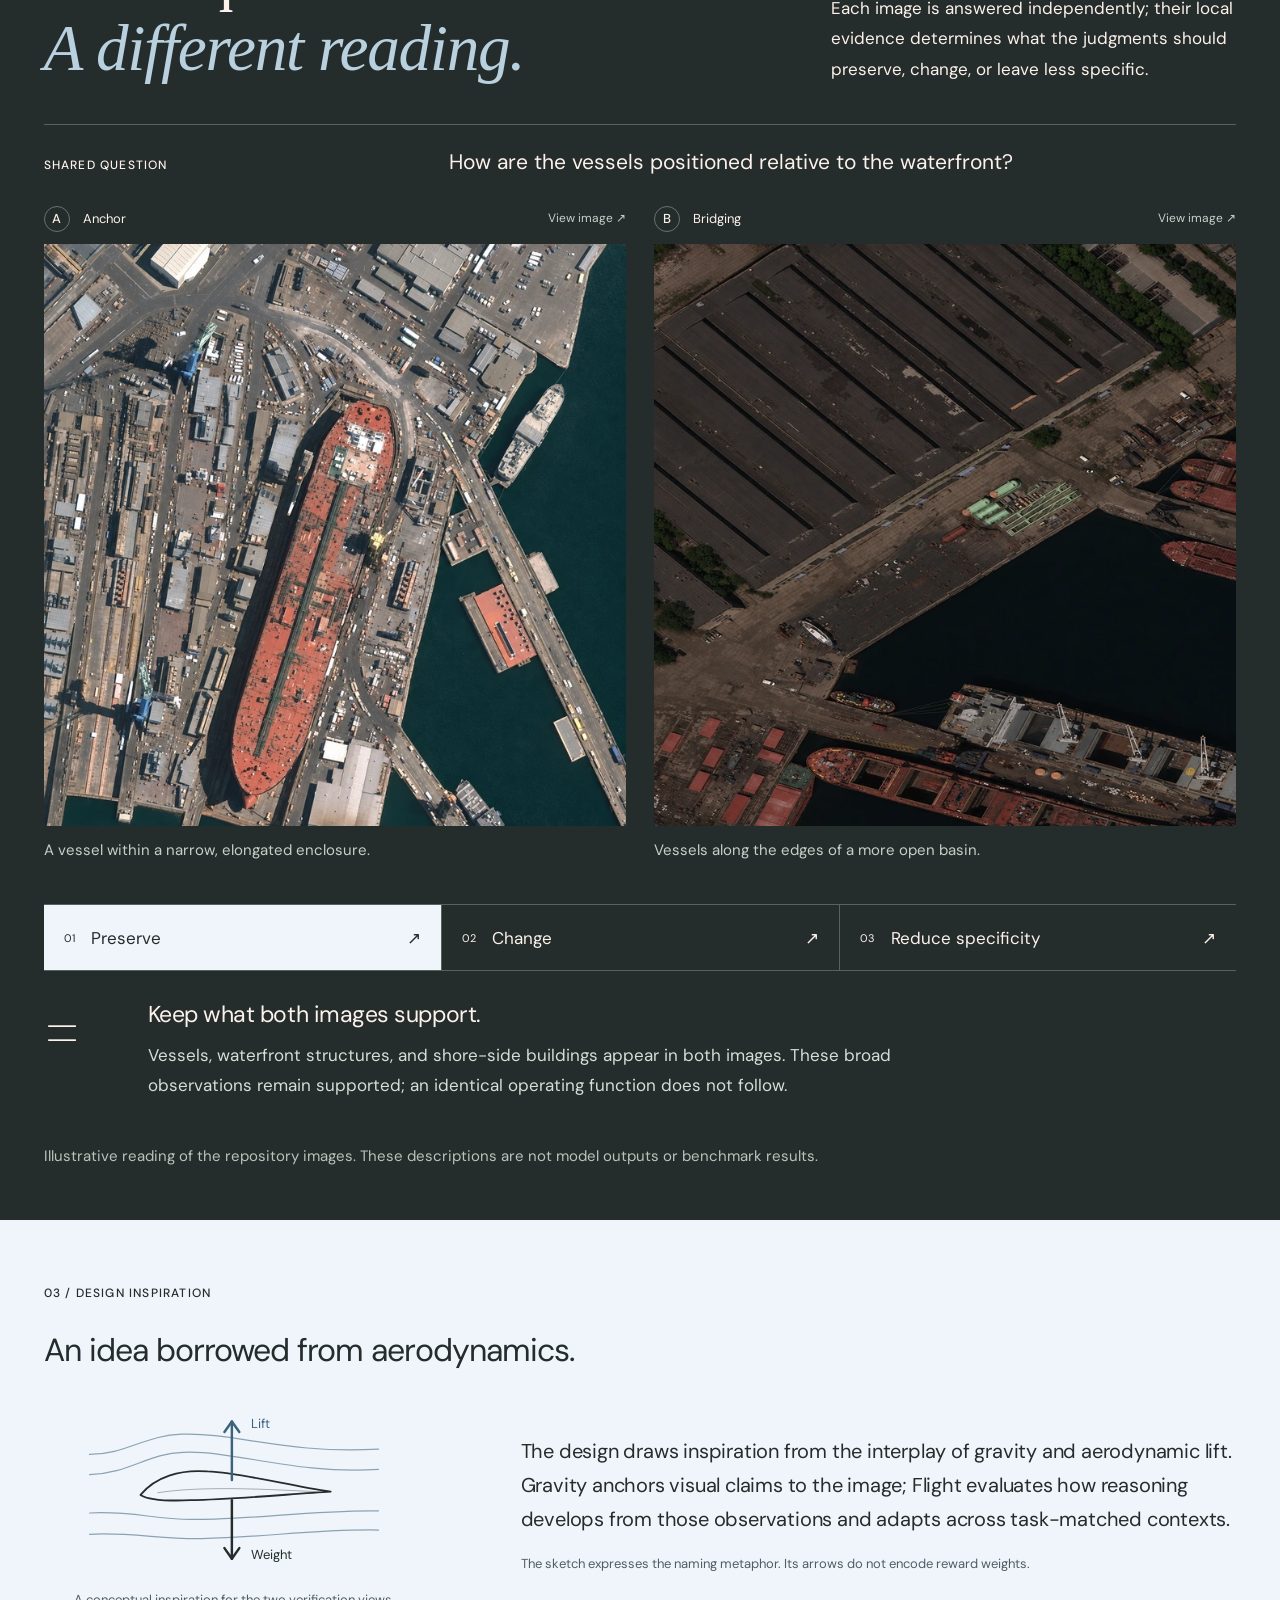
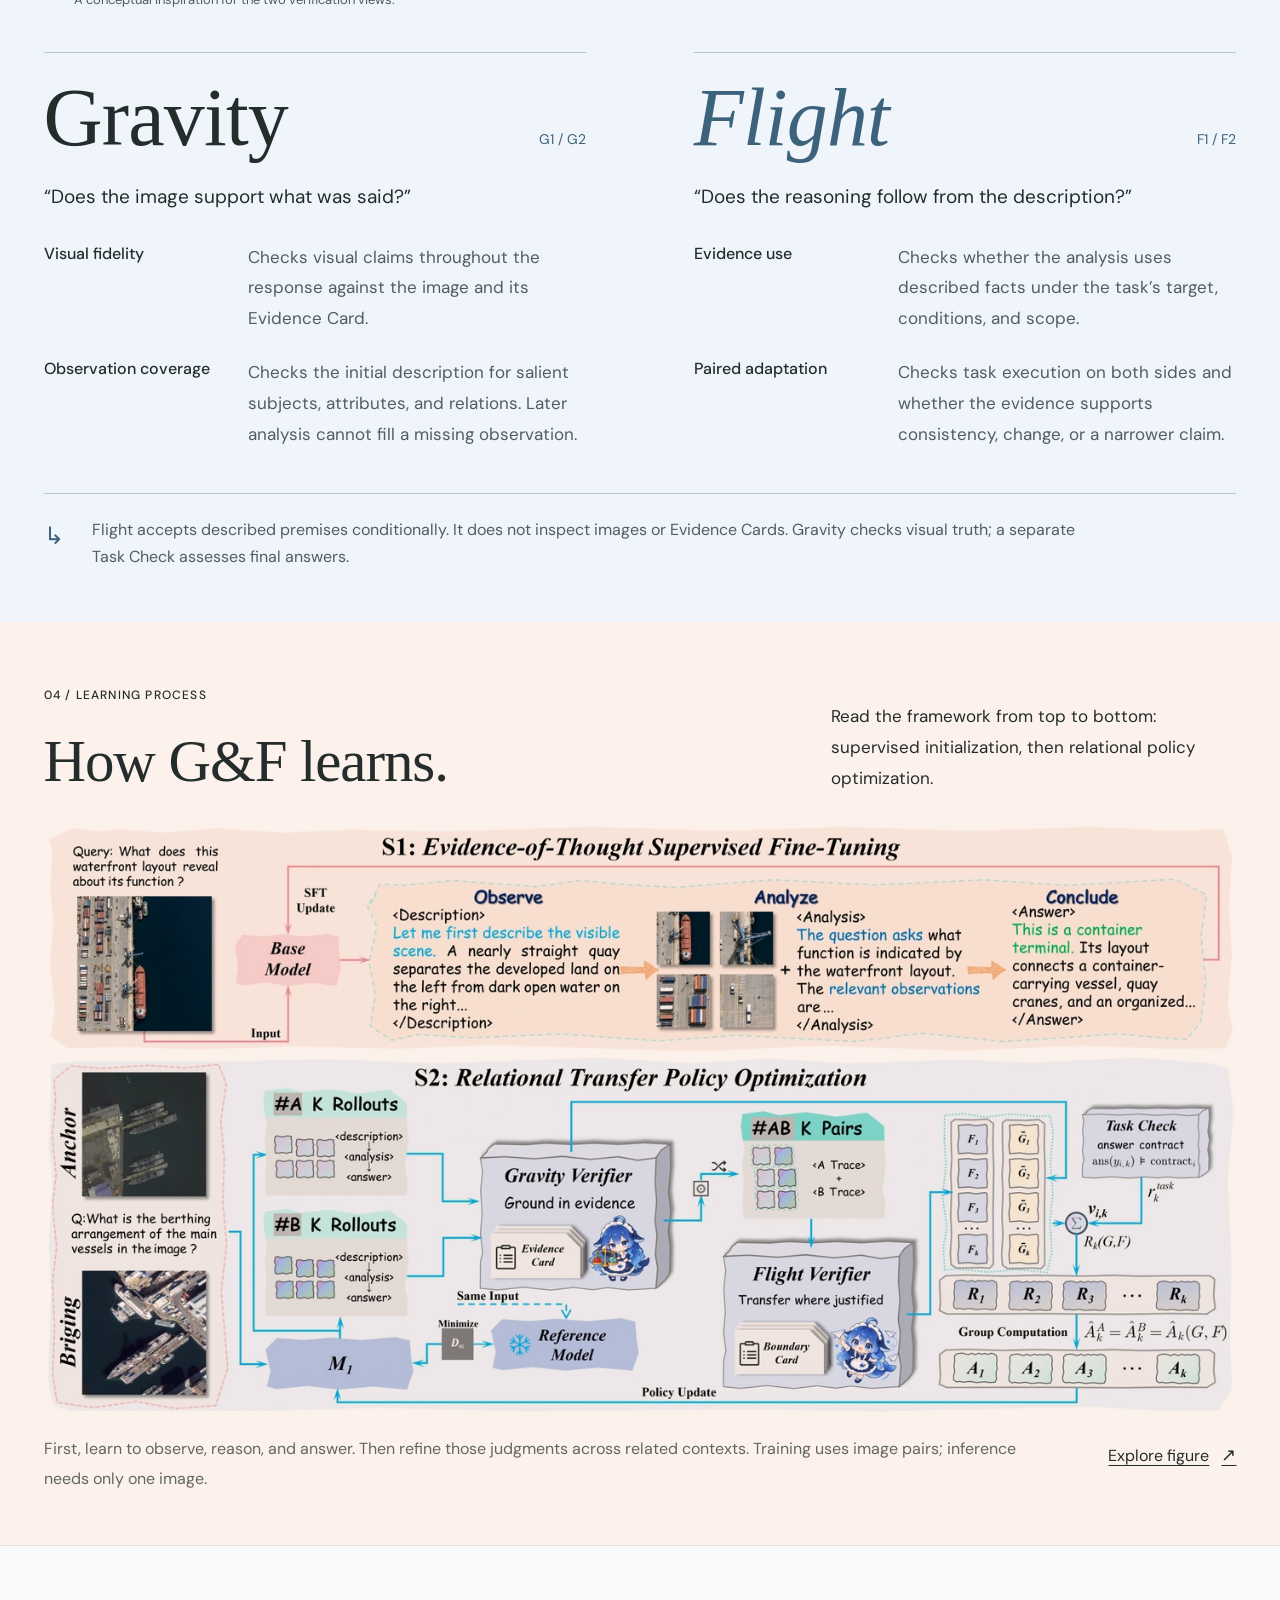
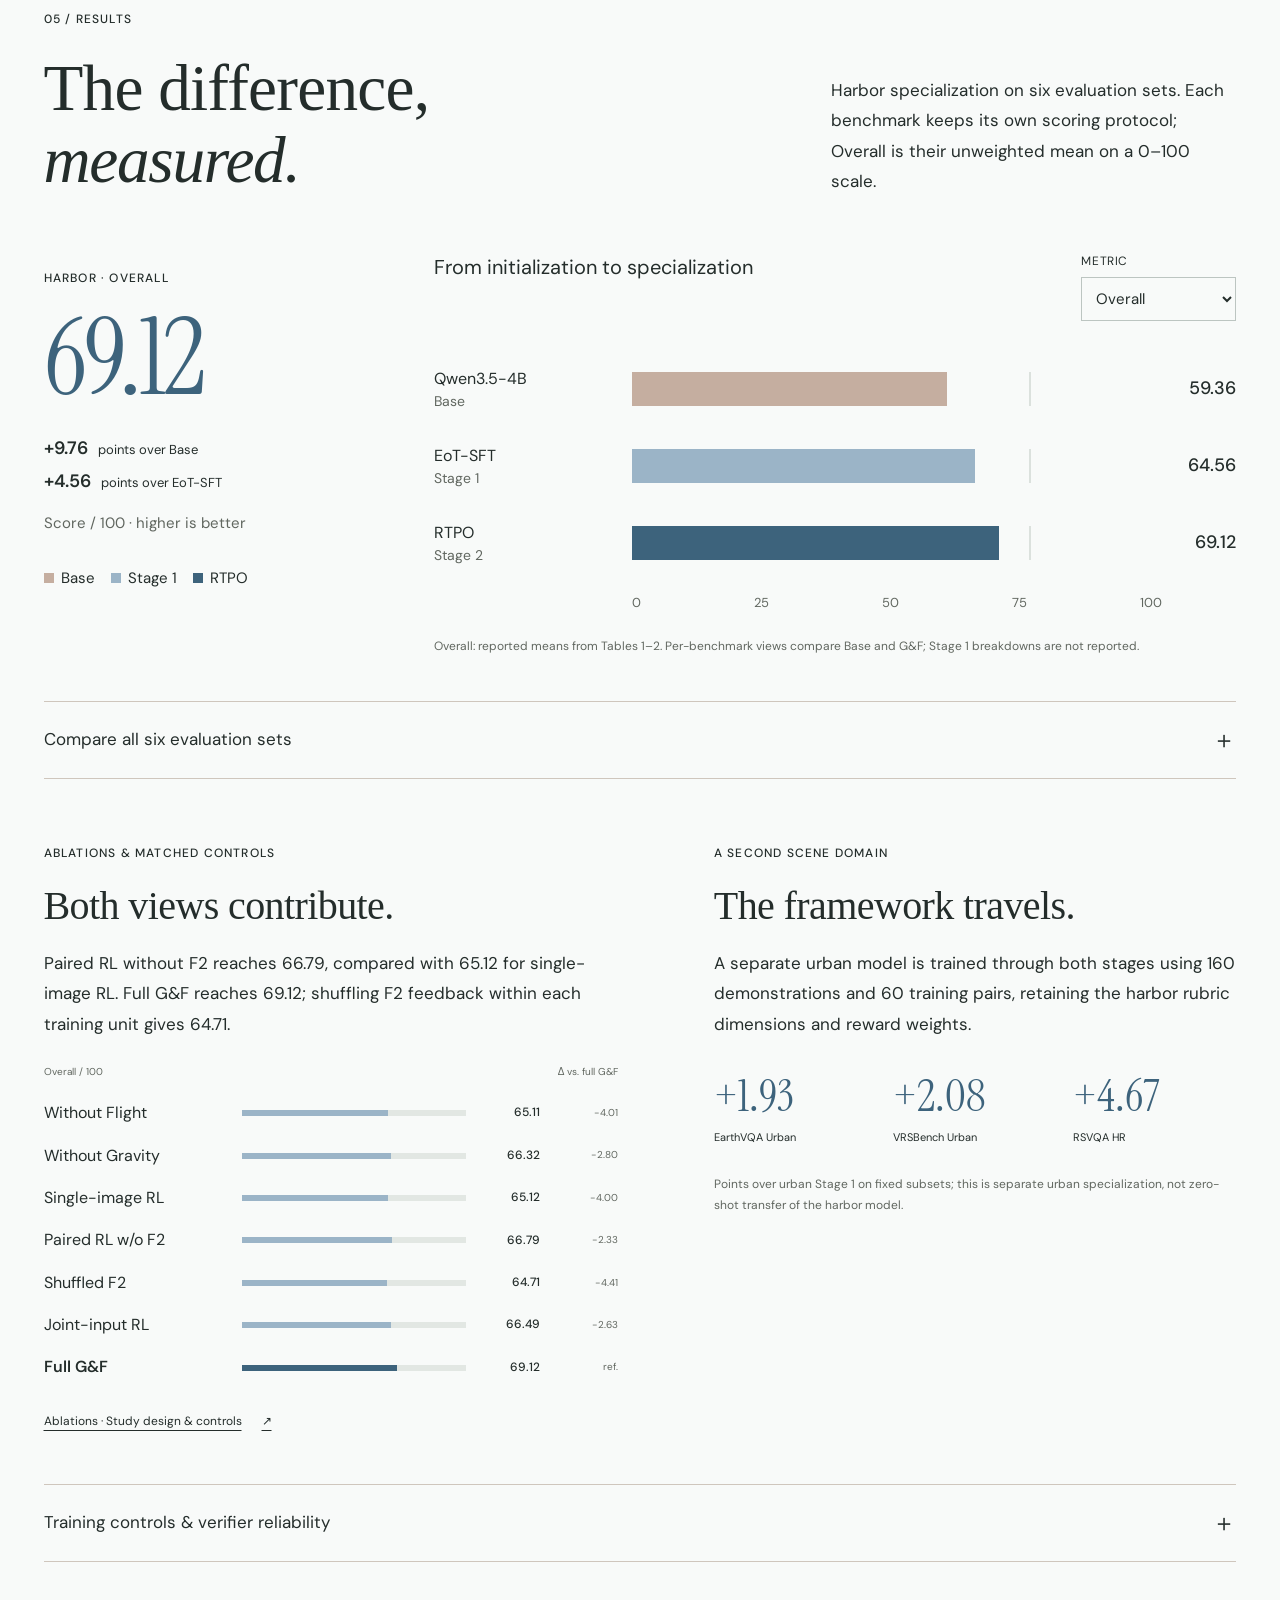
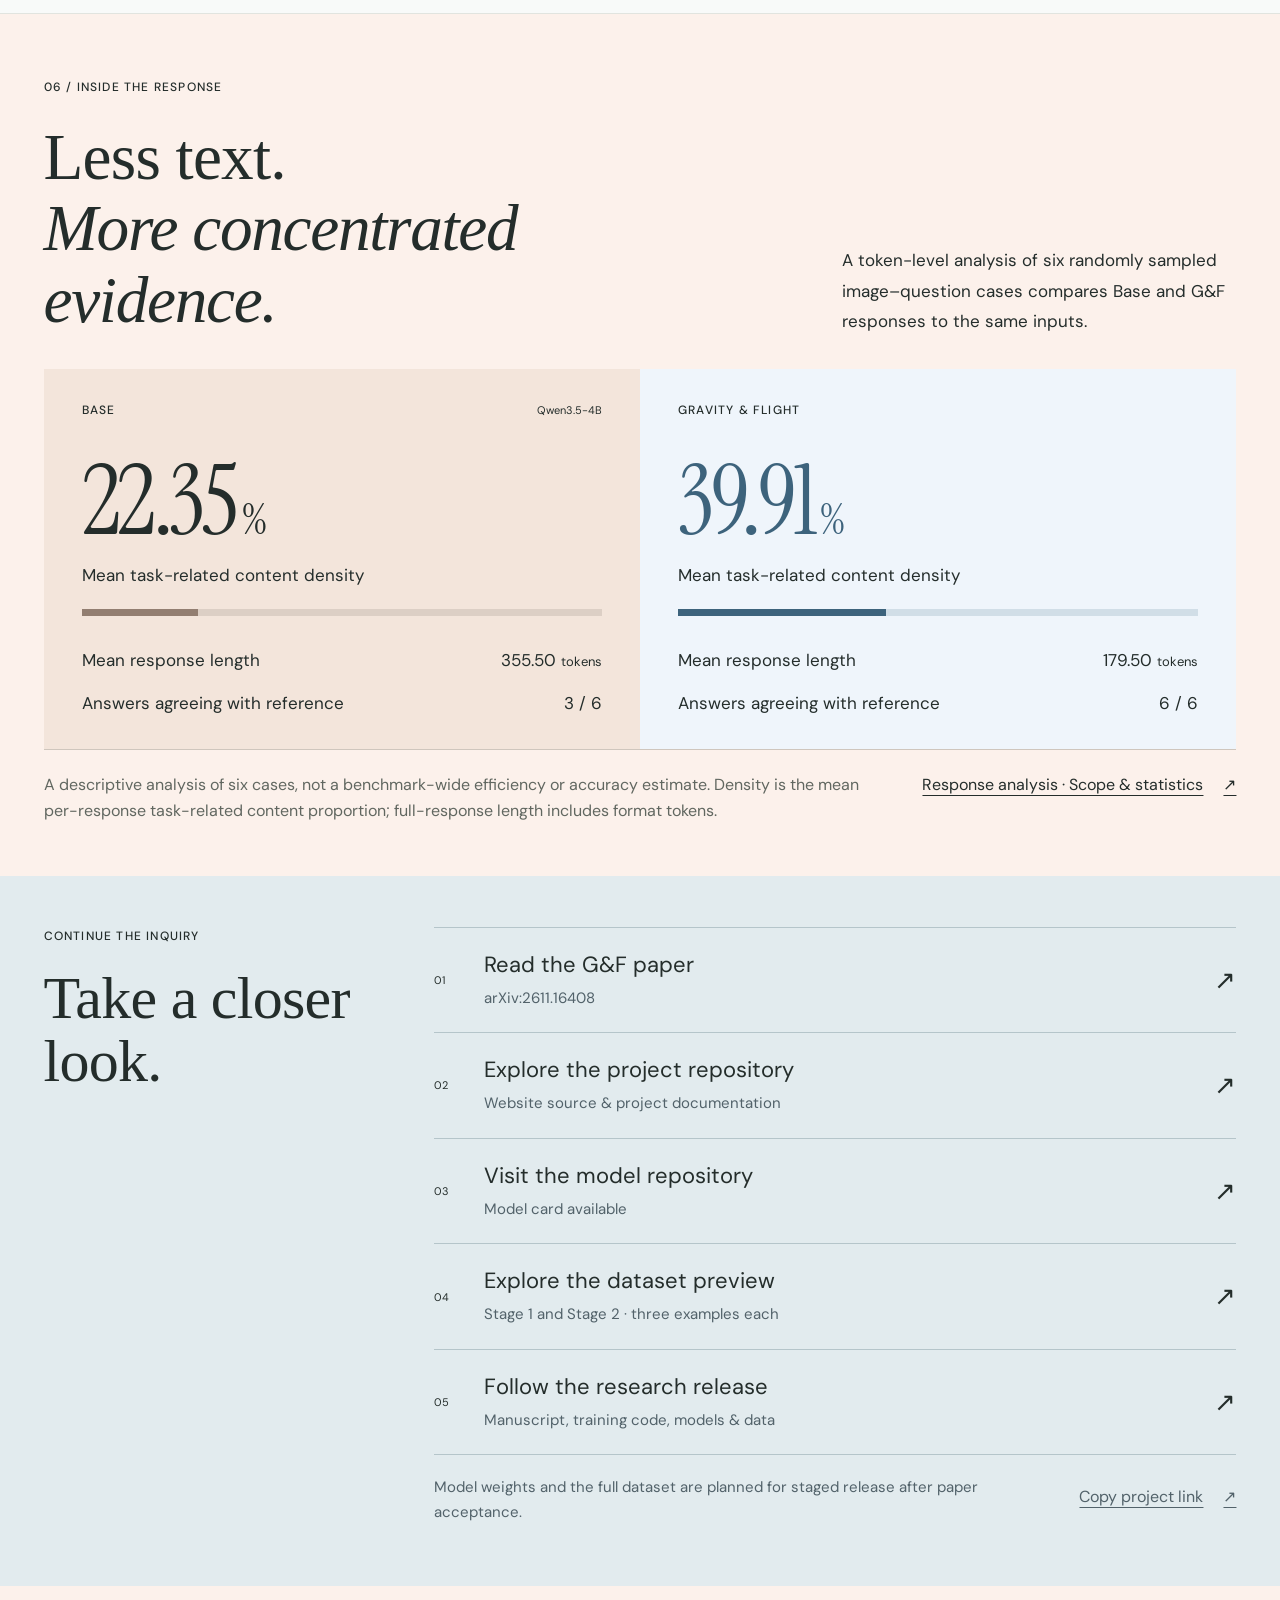
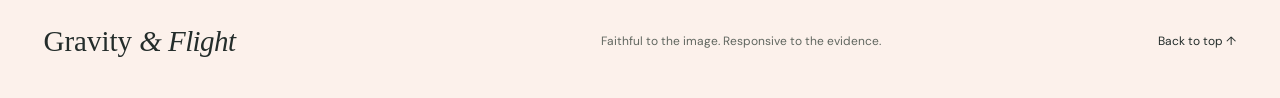
==== commit 64bbf7e4: "Point image links to the latest display assets" ====
--- a/web/index.html
+++ b/web/index.html
@@ -19,7 +19,7 @@
     <link href="favicon.svg" rel="icon" type="image/svg+xml" />
     <link href="styles.css?v=abf7cdc8716a" rel="stylesheet" />
     <script defer="" src="research-data.js?v=7959934d274e"></script>
-    <script defer="" src="i18n.js?v=4068bc1ab2bb"></script>
+    <script defer="" src="i18n.js?v=7f986be5255c"></script>
     <script defer="" src="main.js?v=7ac1ae2f74e0"></script>
     <link
       as="font"
@@ -493,10 +493,10 @@
               <div class="image-heading">
                 <span><b>A</b> Anchor</span
                 ><a
-                  href="assets/pair_a.jpg"
+                  href="assets/pair_a-display.webp?v=9907d26149fb"
                   rel="noopener noreferrer"
                   target="_blank"
-                  ><span data-i18n="example.original">Original image</span> ↗</a
+                  ><span data-i18n="example.viewImage">View image</span> ↗</a
                 >
               </div>
               <a
@@ -530,10 +530,10 @@
               <div class="image-heading">
                 <span><b>B</b> Bridging</span
                 ><a
-                  href="assets/pair_b.jpg"
+                  href="assets/pair_b-display.webp?v=f89ba275b038"
                   rel="noopener noreferrer"
                   target="_blank"
-                  ><span data-i18n="example.original">Original image</span> ↗</a
+                  ><span data-i18n="example.viewImage">View image</span> ↗</a
                 >
               </div>
               <a
